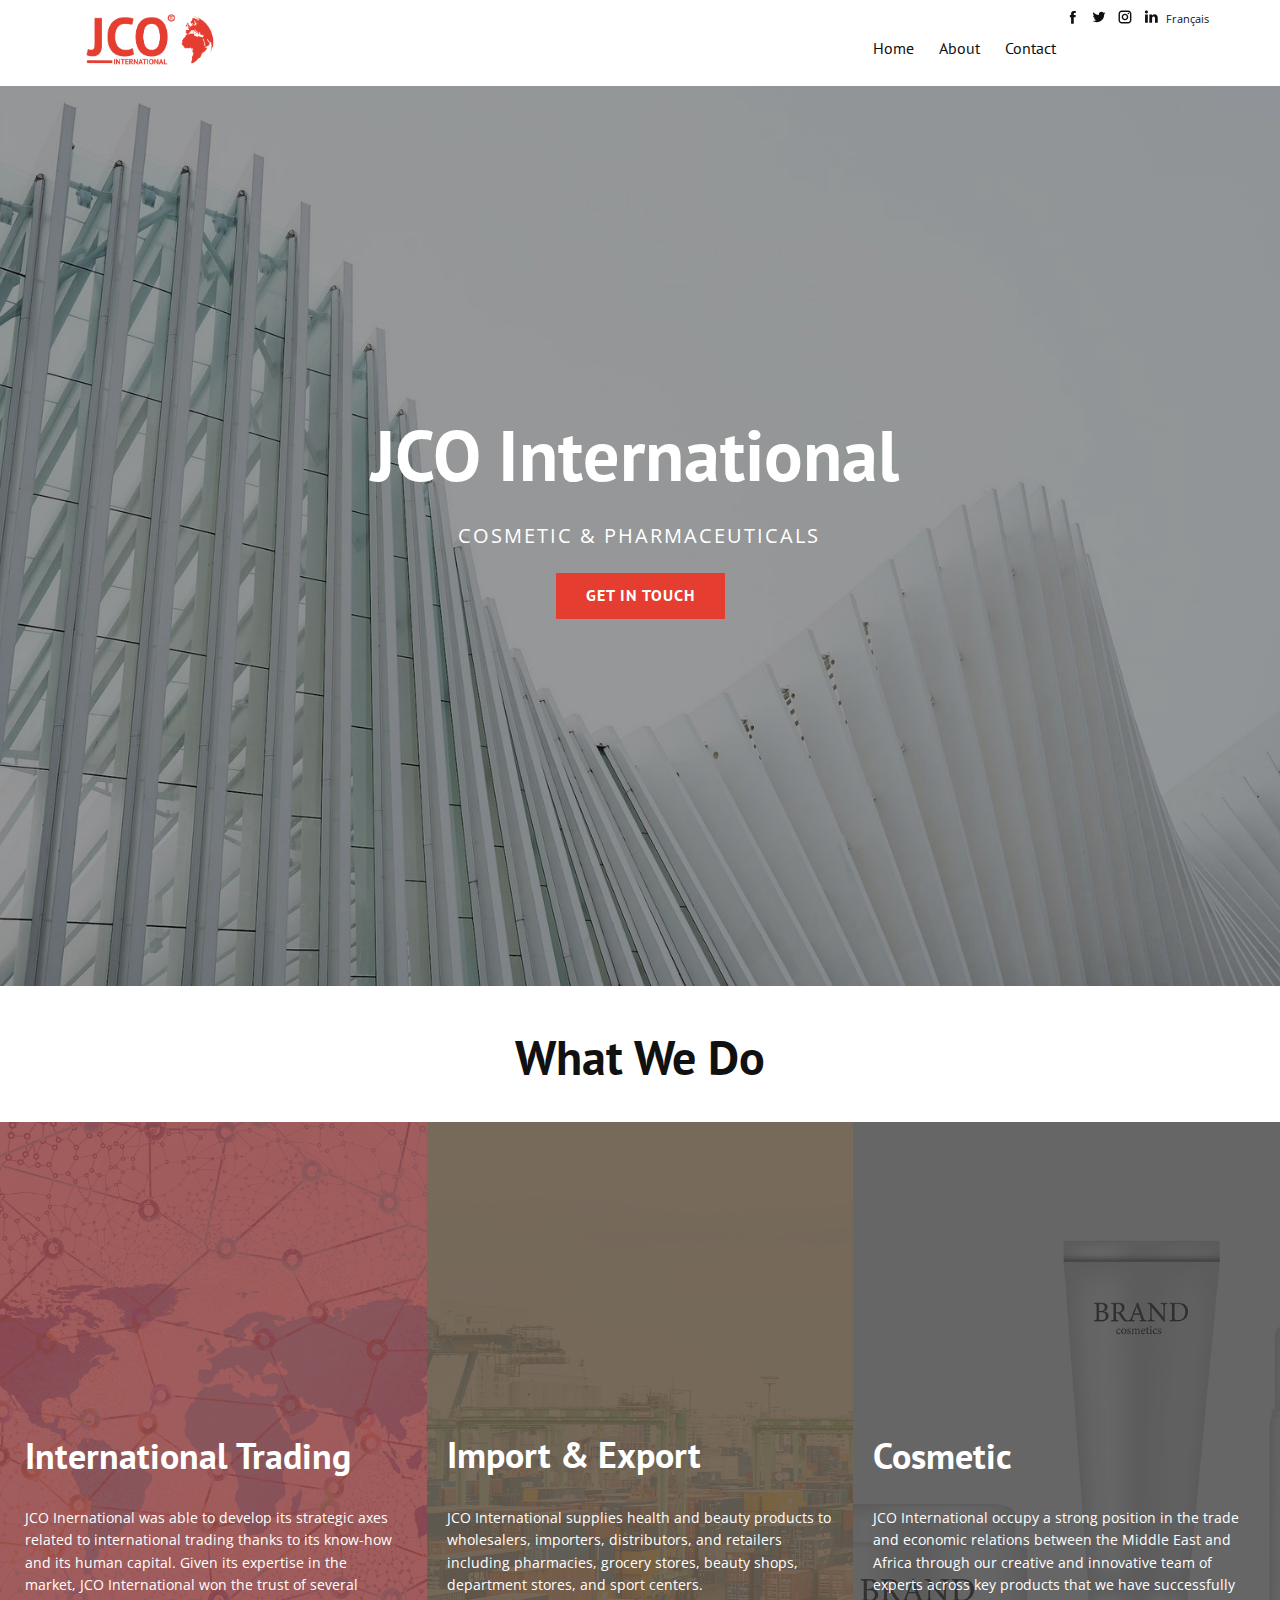
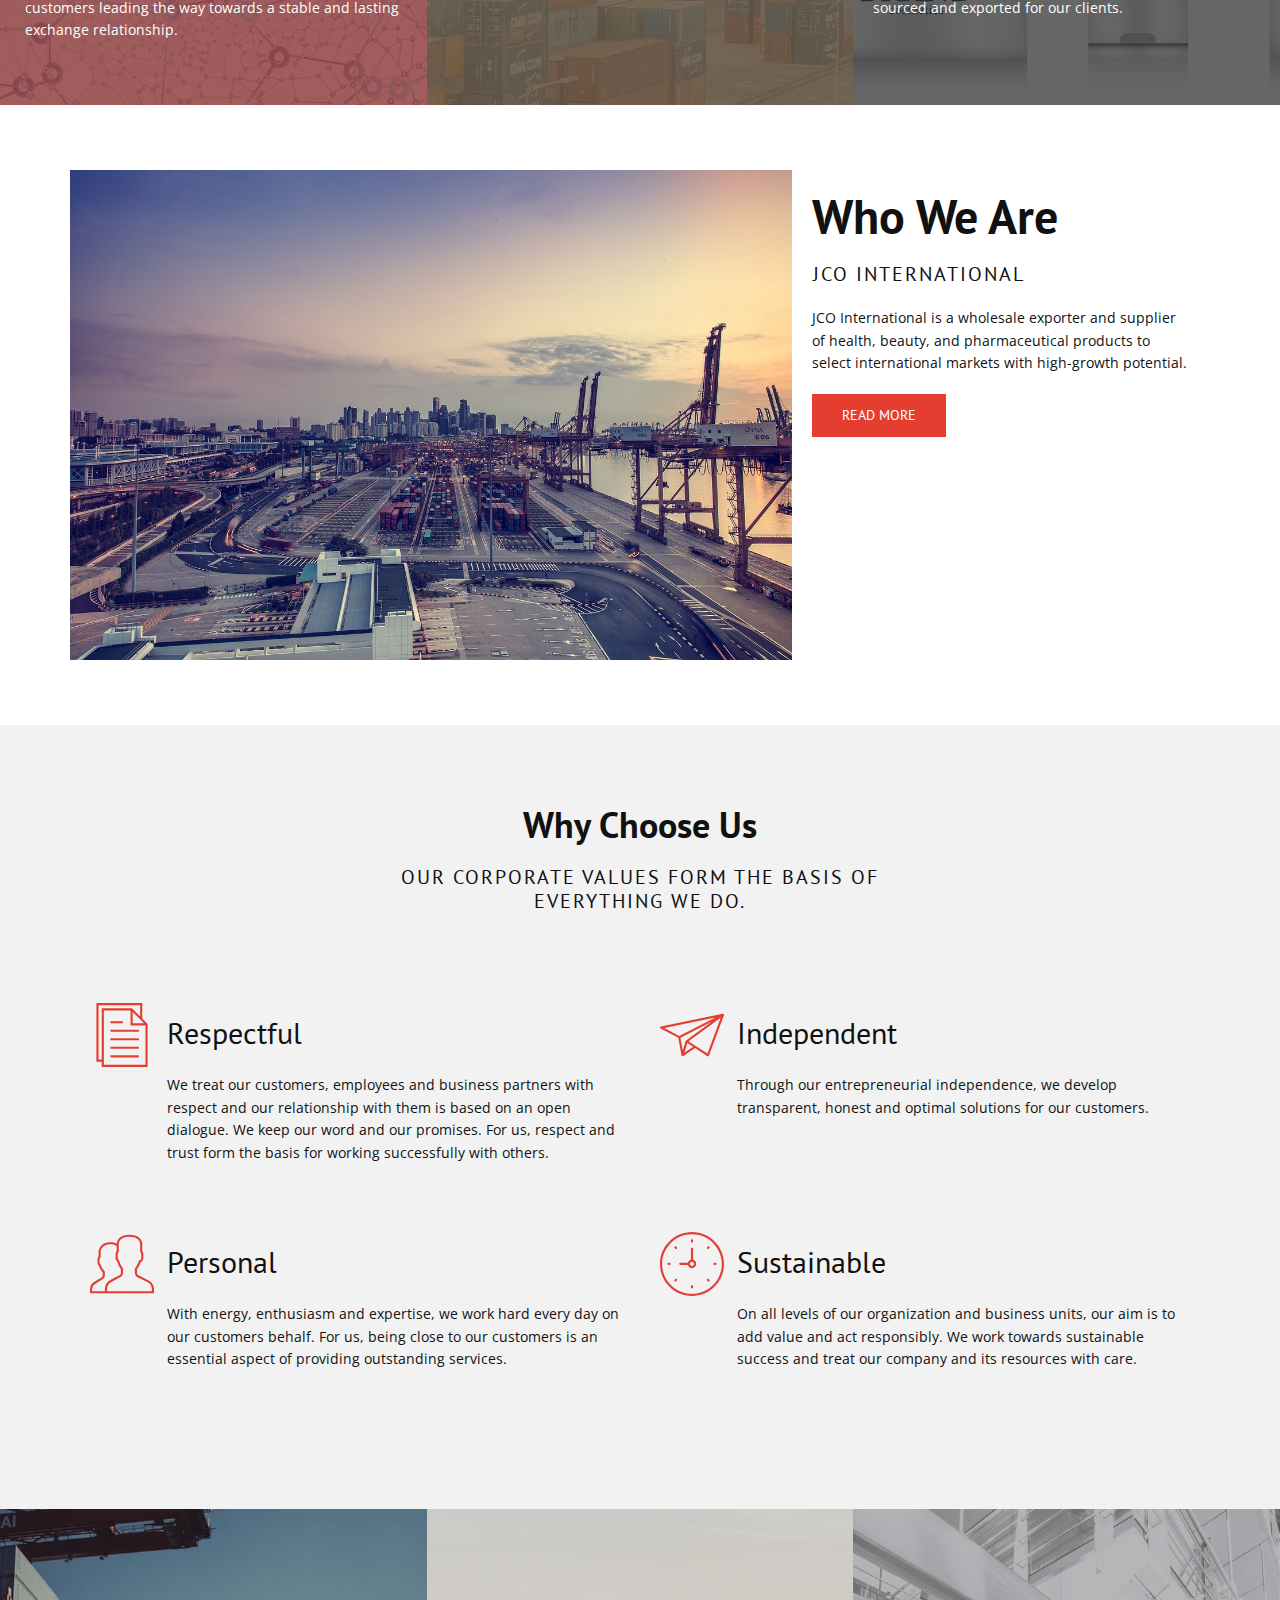
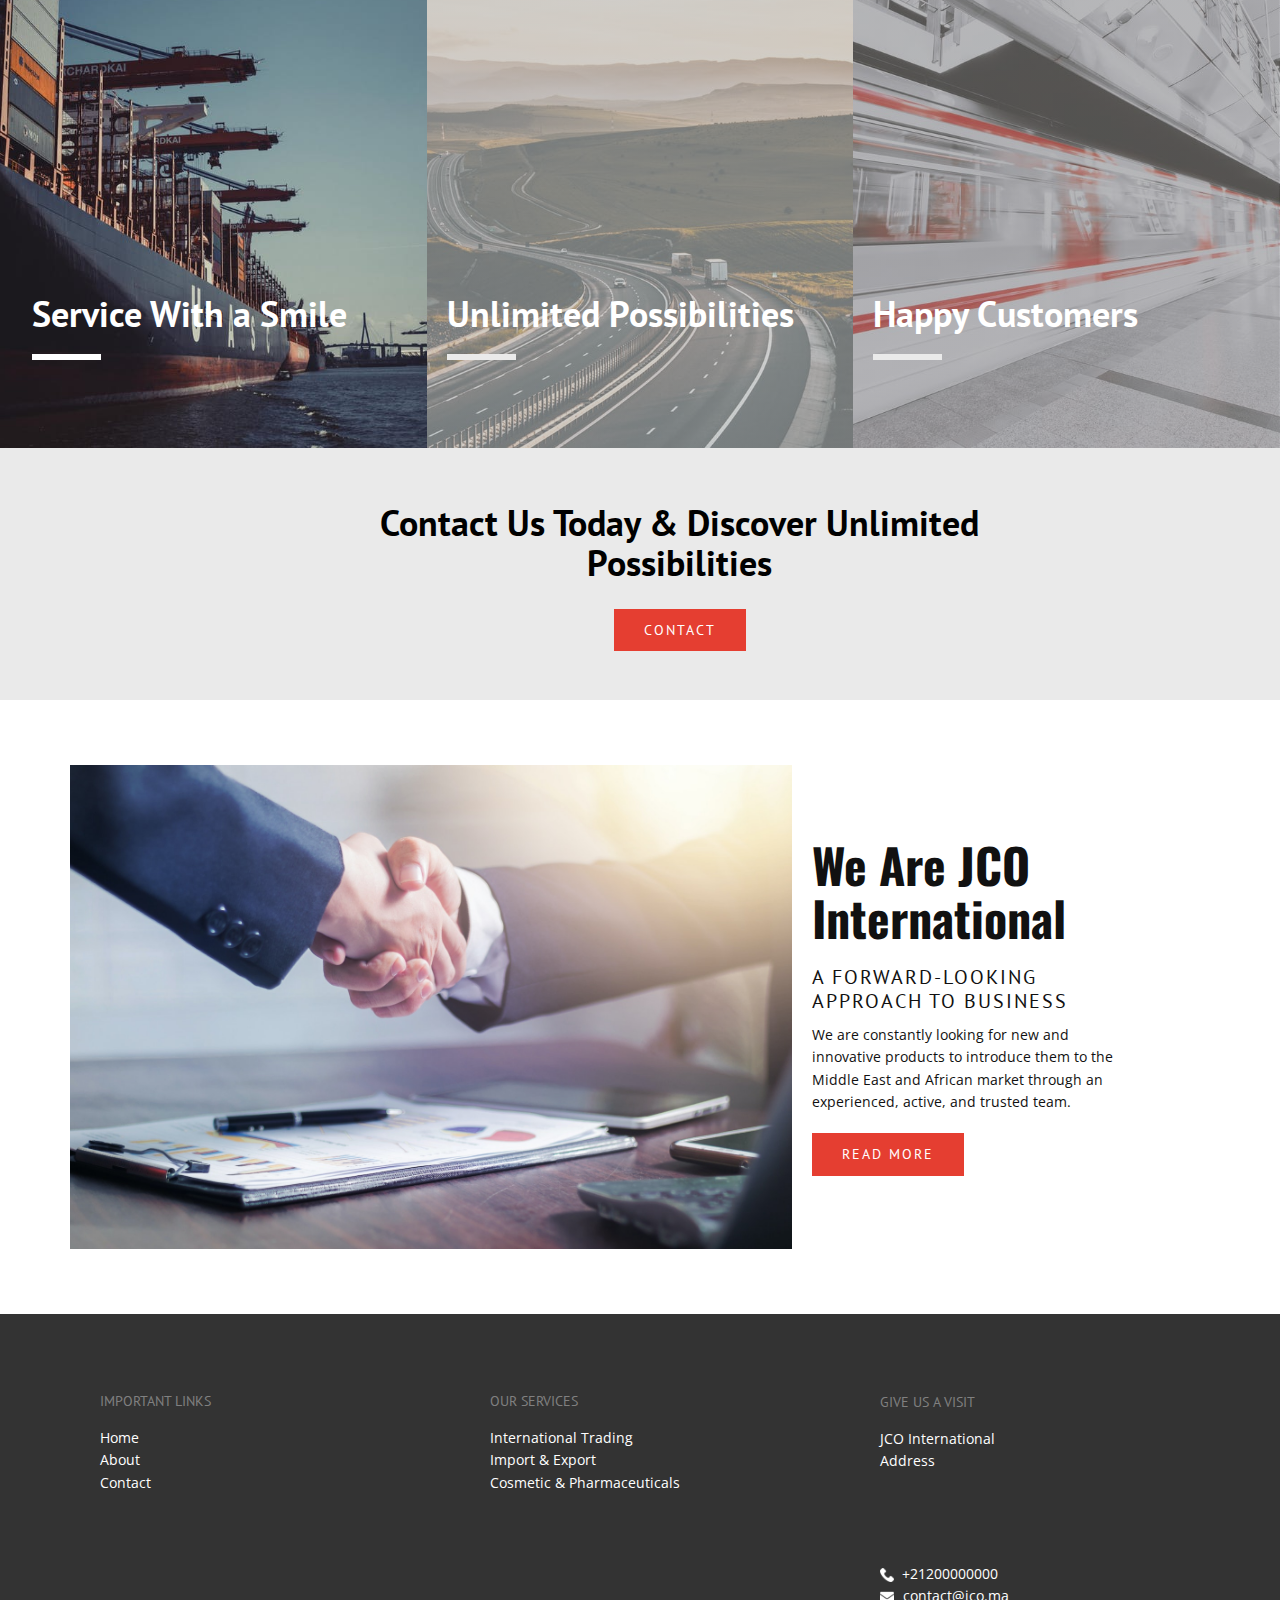
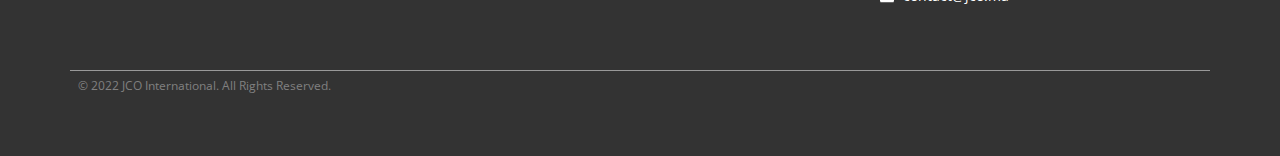
==== index.html @ 253c7807 "Update logo" ====
<!DOCTYPE html>
<html style="font-size: 16px;">
  <head>
    <meta name="viewport" content="width=device-width, initial-scale=1.0">
    <meta charset="utf-8">
    <meta name="keywords" content="International Trading, Cosmetic, Pharmaceuticals">
    <meta name="description" content="">
    <meta name="page_type" content="np-template-header-footer-from-plugin">
    <title>JCO International</title>
    <link rel="stylesheet" href="nicepage.css" media="screen">
<link rel="stylesheet" href="index.css" media="screen">
    <script class="u-script" type="text/javascript" src="jquery.js" defer=""></script>
    <script class="u-script" type="text/javascript" src="nicepage.js" defer=""></script>
    <link rel="icon" href="images/favicon.ico">
    <link id="u-theme-google-font" rel="stylesheet" href="https://fonts.googleapis.com/css?family=PT+Sans:400,400i,700,700i|Open+Sans:300,300i,400,400i,500,500i,600,600i,700,700i,800,800i">
    <link id="u-page-google-font" rel="stylesheet" href="https://fonts.googleapis.com/css?family=PT+Sans:400,400i,700,700i|Open+Sans:300,300i,400,400i,500,500i,600,600i,700,700i,800,800i|Oswald:200,300,400,500,600,700">
    
    
    
    
    
    
    
    
    <script type="application/ld+json">{
		"@context": "http://schema.org",
		"@type": "Organization",
		"name": "jco-ma",
		"logo": "images/logo-globe-red-pt-sans1.png",
		"sameAs": []
}</script>
    <meta name="theme-color" content="#e53e31">
    <meta property="og:title" content="JCO International">
    <meta property="og:description" content="">
    <meta property="og:type" content="website">
  </head>
  <body data-home-page="index.html" data-home-page-title="index" class="u-body u-xl-mode"><header class="u-clearfix u-header u-sticky u-sticky-fe37 u-white u-header" id="sec-abe6"><div class="u-clearfix u-sheet u-sheet-1">
        <div class="u-social-icons u-spacing-10 u-social-icons-1">
          <a class="u-social-url" target="_blank" href=""><span class="u-icon u-icon-circle u-social-facebook u-social-icon u-icon-1"><svg class="u-svg-link" preserveAspectRatio="xMidYMin slice" viewBox="0 0 112.2 112.2"><use xmlns:xlink="http://www.w3.org/1999/xlink" xlink:href="#svg-a8d7"></use></svg><svg x="0px" y="0px" viewBox="0 0 112.2 112.2" enable-background="new 0 0 112.2 112.2" xml:space="preserve" id="svg-a8d7" class="u-svg-content"><path d="M75.5,28.8H65.4c-1.5,0-4,0.9-4,4.3v9.4h13.9l-1.5,15.8H61.4v45.1H42.8V58.3h-8.8V42.4h8.8V32.2 c0-7.4,3.4-18.8,18.8-18.8h13.8v15.4H75.5z"></path></svg></span>
          </a>
          <a class="u-social-url" target="_blank" href=""><span class="u-icon u-icon-circle u-social-icon u-social-twitter u-icon-2"><svg class="u-svg-link" preserveAspectRatio="xMidYMin slice" viewBox="0 0 112.2 112.2"><use xmlns:xlink="http://www.w3.org/1999/xlink" xlink:href="#svg-d6cc"></use></svg><svg x="0px" y="0px" viewBox="0 0 112.2 112.2" enable-background="new 0 0 112.2 112.2" xml:space="preserve" id="svg-d6cc" class="u-svg-content"><path d="M92.2,38.2c0,0.8,0,1.6,0,2.3c0,24.3-18.6,52.4-52.6,52.4c-10.6,0.1-20.2-2.9-28.5-8.2 c1.4,0.2,2.9,0.2,4.4,0.2c8.7,0,16.7-2.9,23-7.9c-8.1-0.2-14.9-5.5-17.3-12.8c1.1,0.2,2.4,0.2,3.4,0.2c1.6,0,3.3-0.2,4.8-0.7 c-8.4-1.6-14.9-9.2-14.9-18c0-0.2,0-0.2,0-0.2c2.5,1.4,5.4,2.2,8.4,2.3c-5-3.3-8.3-8.9-8.3-15.4c0-3.4,1-6.5,2.5-9.2 c9.1,11.1,22.7,18.5,38,19.2c-0.2-1.4-0.4-2.8-0.4-4.3c0.1-10,8.3-18.2,18.5-18.2c5.4,0,10.1,2.2,13.5,5.7c4.3-0.8,8.1-2.3,11.7-4.5 c-1.4,4.3-4.3,7.9-8.1,10.1c3.7-0.4,7.3-1.4,10.6-2.9C98.9,32.3,95.7,35.5,92.2,38.2z"></path></svg></span>
          </a>
          <a class="u-social-url" target="_blank" href=""><span class="u-icon u-icon-circle u-social-icon u-social-instagram u-icon-3"><svg class="u-svg-link" preserveAspectRatio="xMidYMin slice" viewBox="0 0 112.2 112.2"><use xmlns:xlink="http://www.w3.org/1999/xlink" xlink:href="#svg-2a62"></use></svg><svg x="0px" y="0px" viewBox="0 0 112.2 112.2" enable-background="new 0 0 112.2 112.2" xml:space="preserve" id="svg-2a62" class="u-svg-content"><path d="M55.9,32.9c-12.8,0-23.2,10.4-23.2,23.2s10.4,23.2,23.2,23.2s23.2-10.4,23.2-23.2S68.7,32.9,55.9,32.9z M55.9,69.4c-7.4,0-13.3-6-13.3-13.3c-0.1-7.4,6-13.3,13.3-13.3s13.3,6,13.3,13.3C69.3,63.5,63.3,69.4,55.9,69.4z"></path><path d="M79.7,26.8c-3,0-5.4,2.5-5.4,5.4s2.5,5.4,5.4,5.4c3,0,5.4-2.5,5.4-5.4S82.7,26.8,79.7,26.8z"></path><path d="M78.2,11H33.5C21,11,10.8,21.3,10.8,33.7v44.7c0,12.6,10.2,22.8,22.7,22.8h44.7c12.6,0,22.7-10.2,22.7-22.7 V33.7C100.8,21.1,90.6,11,78.2,11z M91,78.4c0,7.1-5.8,12.8-12.8,12.8H33.5c-7.1,0-12.8-5.8-12.8-12.8V33.7 c0-7.1,5.8-12.8,12.8-12.8h44.7c7.1,0,12.8,5.8,12.8,12.8V78.4z"></path></svg></span>
          </a>
          <a class="u-social-url" target="_blank" href=""><span class="u-icon u-icon-circle u-social-icon u-social-linkedin u-icon-4"><svg class="u-svg-link" preserveAspectRatio="xMidYMin slice" viewBox="0 0 112.2 112.2"><use xmlns:xlink="http://www.w3.org/1999/xlink" xlink:href="#svg-a691"></use></svg><svg x="0px" y="0px" viewBox="0 0 112.2 112.2" enable-background="new 0 0 112.2 112.2" xml:space="preserve" id="svg-a691" class="u-svg-content"><path d="M33.8,96.8H14.5v-58h19.3V96.8z M24.1,30.9L24.1,30.9c-6.6,0-10.8-4.5-10.8-10.1c0-5.8,4.3-10.1,10.9-10.1 S34.9,15,35.1,20.8C35.1,26.4,30.8,30.9,24.1,30.9z M103.3,96.8H84.1v-31c0-7.8-2.7-13.1-9.8-13.1c-5.3,0-8.5,3.6-9.9,7.1 c-0.6,1.3-0.6,3-0.6,4.8V97H44.5c0,0,0.3-52.6,0-58h19.3v8.2c2.6-3.9,7.2-9.6,17.4-9.6c12.7,0,22.2,8.4,22.2,26.1V96.8z"></path></svg></span>
          </a>
        </div>
        <a href="/" class="u-active-none u-border-none u-btn u-button-link u-button-style u-hover-none u-none u-btn-1">Français</a>
        <a href="/" class="u-image u-logo u-image-1" data-image-width="1685" data-image-height="687" title="JCO International">
          <img src="images/logo-globe-red-pt-sans1.png" class="u-logo-image u-logo-image-1">
        </a>
        <nav class="u-align-left u-menu u-menu-dropdown u-offcanvas u-menu-1">
          <div class="menu-collapse u-custom-font u-font-pt-sans" style="">
            <a class="u-button-style u-custom-text-hover-color u-nav-link" href="#" style="padding: 4px 10px; font-size: calc(1em + 8px);">
              <svg class="u-svg-link" preserveAspectRatio="xMidYMin slice" viewBox="0 0 302 302" style=""><use xmlns:xlink="http://www.w3.org/1999/xlink" xlink:href="#svg-bc4f"></use></svg>
              <svg xmlns="http://www.w3.org/2000/svg" xmlns:xlink="http://www.w3.org/1999/xlink" version="1.1" id="svg-bc4f" x="0px" y="0px" viewBox="0 0 302 302" style="enable-background:new 0 0 302 302;" xml:space="preserve" class="u-svg-content"><g><rect y="36" width="302" height="30"></rect><rect y="236" width="302" height="30"></rect><rect y="136" width="302" height="30"></rect>
</g><g></g><g></g><g></g><g></g><g></g><g></g><g></g><g></g><g></g><g></g><g></g><g></g><g></g><g></g><g></g></svg>
            </a>
          </div>
          <div class="u-custom-menu u-nav-container">
            <ul class="u-custom-font u-font-pt-sans u-nav u-spacing-25 u-unstyled u-nav-1"><li class="u-nav-item"><a class="u-button-style u-nav-link" href="index.html" style="padding: 8px 0px;">Home</a>
</li><li class="u-nav-item"><a class="u-button-style u-nav-link" href="about.html" style="padding: 8px 0px;">About</a>
</li><li class="u-nav-item"><a class="u-button-style u-nav-link" href="contact.html" style="padding: 8px 0px;">Contact</a>
</li></ul>
          </div>
          <div class="u-custom-menu u-nav-container-collapse">
            <div class="u-align-center u-black u-container-style u-inner-container-layout u-opacity u-opacity-95 u-sidenav">
              <div class="u-inner-container-layout u-sidenav-overflow">
                <div class="u-menu-close"></div>
                <ul class="u-align-center u-nav u-popupmenu-items u-unstyled u-nav-2"><li class="u-nav-item"><a class="u-button-style u-nav-link" href="index.html">Home</a>
</li><li class="u-nav-item"><a class="u-button-style u-nav-link" href="about.html">About</a>
</li><li class="u-nav-item"><a class="u-button-style u-nav-link" href="contact.html">Contact</a>
</li></ul>
              </div>
            </div>
            <div class="u-black u-menu-overlay u-opacity u-opacity-70"></div>
          </div>
        </nav>
      </div><style class="u-sticky-style" data-style-id="fe37">.u-sticky-fixed.u-sticky-fe37:before, .u-body.u-sticky-fixed .u-sticky-fe37:before {
border-width: 1px !important; border-color: #eaeaea !important; borders: bottom !important
}</style></header> 
    <section class="u-clearfix u-image u-shading u-section-1" id="sec-f05f" data-image-width="2400" data-image-height="1600">
      <div class="u-clearfix u-sheet u-valign-middle u-sheet-1">
        <div class="u-align-center-xs u-align-left-lg u-align-left-md u-align-left-sm u-align-left-xl u-container-style u-expanded-width-sm u-expanded-width-xs u-group u-group-1">
          <div class="u-container-layout u-container-layout-1">
            <h1 class="u-custom-font u-font-pt-sans u-text u-title u-text-1">JCO International</h1>
            <h4 class="u-custom-font u-font-open-sans u-text u-text-2"> Cosmetic &amp; Pharmaceuticals</h4>
            <a href="contact.html" data-page-id="67219353" class="u-btn u-button-style u-custom-font u-font-pt-sans u-hover-palette-1-dark-1 u-palette-1-base u-btn-1">Get in touch</a>
          </div>
        </div>
      </div>
    </section>
    <section class="u-clearfix u-valign-bottom u-section-2" id="sec-849f">
      <h2 class="u-text u-text-default u-text-1">What We Do</h2>
      <div class="u-clearfix u-expanded-width u-layout-wrap u-layout-wrap-1">
        <div class="u-layout">
          <div class="u-layout-row">
            <div class="u-align-left u-container-style u-image u-layout-cell u-left-cell u-size-20 u-size-20-md u-image-1" data-image-width="1280" data-image-height="853">
              <div class="u-container-layout u-container-layout-1">
                <div class="u-expanded u-opacity u-opacity-90 u-palette-2-base u-shape u-shape-rectangle u-shape-1"></div>
                <h2 class="u-text u-text-body-alt-color u-text-2">International Trading</h2>
                <p class="u-text u-text-body-alt-color u-text-3"> JCO Inernational was able to develop its strategic axes related to international trading thanks to its know-how and its human capital. Given its expertise in the market, JCO International won the trust of several customers leading the way towards a stable and lasting exchange relationship.</p>
              </div>
            </div>
            <div class="u-align-left u-container-style u-image u-layout-cell u-size-20 u-size-20-md u-image-2" data-image-width="1280" data-image-height="852">
              <div class="u-container-layout u-container-layout-2">
                <div class="u-expanded u-opacity u-opacity-90 u-palette-3-dark-2 u-shape u-shape-rectangle u-shape-2"></div>
                <h2 class="u-text u-text-body-alt-color u-text-4"> Import &amp; Export</h2>
                <p class="u-text u-text-body-alt-color u-text-5"> JCO International supplies health and beauty products to wholesalers, importers, distributors, and retailers including pharmacies, grocery stores, beauty shops, department stores, and sport centers.</p>
              </div>
            </div>
            <div class="u-align-left u-container-style u-image u-layout-cell u-right-cell u-size-20 u-size-20-md u-image-3" data-image-width="1280" data-image-height="768">
              <div class="u-container-layout u-container-layout-3">
                <div class="u-black u-expanded u-opacity u-opacity-60 u-shape u-shape-rectangle u-shape-3"></div>
                <h2 class="u-text u-text-body-alt-color u-text-6"> Cosmetic</h2>
                <p class="u-text u-text-body-alt-color u-text-7"> JCO International occupy a strong position in the trade and economic relations between the Middle East and Africa through our creative and innovative team of experts across key products that we have successfully sourced and exported for our clients. </p>
              </div>
            </div>
          </div>
        </div>
      </div>
    </section>
    <section class="u-clearfix u-section-3" id="carousel_e179">
      <div class="u-clearfix u-sheet u-sheet-1">
        <div class="u-clearfix u-expanded-width u-layout-wrap u-layout-wrap-1">
          <div class="u-layout">
            <div class="u-layout-row">
              <div class="u-container-style u-image u-layout-cell u-left-cell u-size-38 u-image-1" data-image-width="1280" data-image-height="853">
                <div class="u-container-layout"></div>
              </div>
              <div class="u-container-style u-layout-cell u-right-cell u-size-22 u-layout-cell-2">
                <div class="u-container-layout u-container-layout-2">
                  <h2 class="u-text u-text-1">Who We Are</h2>
                  <h4 class="u-text u-text-2">JCO INTERNATIONAL</h4>
                  <p class="u-text u-text-3"> JCO International is a wholesale exporter and supplier of health, beauty, and pharmaceutical products to select international markets with high-growth potential.<br>
                  </p>
                  <a href="about.html" data-page-id="93799523" class="u-btn u-button-style u-custom-font u-font-pt-sans u-btn-1">read more</a>
                </div>
              </div>
            </div>
          </div>
        </div>
      </div>
    </section>
    <section class="u-clearfix u-grey-5 u-section-4" id="sec-4c73">
      <div class="u-clearfix u-sheet u-sheet-1">
        <div class="u-align-center u-container-style u-group u-group-1">
          <div class="u-container-layout u-valign-middle u-container-layout-1">
            <h2 class="u-text u-text-1">Why Choose Us</h2>
            <h4 class="u-text u-text-2">Our corporate values form the basis of everything we do.</h4>
          </div>
        </div>
        <div class="u-clearfix u-expanded-width u-layout-wrap u-layout-wrap-1">
          <div class="u-layout">
            <div class="u-layout-col">
              <div class="u-size-30">
                <div class="u-layout-row">
                  <div class="u-container-style u-layout-cell u-left-cell u-size-30 u-layout-cell-1">
                    <div class="u-container-layout u-valign-top"><span class="u-icon u-icon-circle u-text-palette-1-base u-icon-1"><svg class="u-svg-link" preserveAspectRatio="xMidYMin slice" viewBox="0 0 60 60" style=""><use xmlns:xlink="http://www.w3.org/1999/xlink" xlink:href="#svg-6475"></use></svg><svg class="u-svg-content" viewBox="0 0 60 60" x="0px" y="0px" id="svg-6475" style="enable-background:new 0 0 60 60;"><g><path d="M45,25H20c-0.552,0-1,0.447-1,1s0.448,1,1,1h25c0.552,0,1-0.447,1-1S45.552,25,45,25z"></path><path d="M20,19h10c0.552,0,1-0.447,1-1s-0.448-1-1-1H20c-0.552,0-1,0.447-1,1S19.448,19,20,19z"></path><path d="M45,33H20c-0.552,0-1,0.447-1,1s0.448,1,1,1h25c0.552,0,1-0.447,1-1S45.552,33,45,33z"></path><path d="M45,41H20c-0.552,0-1,0.447-1,1s0.448,1,1,1h25c0.552,0,1-0.447,1-1S45.552,41,45,41z"></path><path d="M45,49H20c-0.552,0-1,0.447-1,1s0.448,1,1,1h25c0.552,0,1-0.447,1-1S45.552,49,45,49z"></path><path d="M49,14.586V0H6v55h5v5h43V19.586L49,14.586z M40,8.414l9,9L50.586,19H40V8.414z M8,53V2h39v10.586L39.414,5H11v48H8z    M13,58v-3V7h25v14h14v37H13z"></path>
</g></svg></span>
                      <h2 class="u-text u-text-3">Respectful</h2>
                      <p class="u-text u-text-4">We treat our customers, employees and business partners with respect and our relationship with them is based on an open dialogue. We keep our word and our promises. For us, respect and trust form the basis for working
                                            successfully with others.</p>
                    </div>
                  </div>
                  <div class="u-container-style u-layout-cell u-right-cell u-size-30 u-layout-cell-2">
                    <div class="u-container-layout u-valign-top"><span class="u-icon u-icon-circle u-text-palette-1-base u-icon-2"><svg class="u-svg-link" preserveAspectRatio="xMidYMin slice" viewBox="0 0 60.062 60.062" style=""><use xmlns:xlink="http://www.w3.org/1999/xlink" xlink:href="#svg-dc50"></use></svg><svg class="u-svg-content" viewBox="0 0 60.062 60.062" x="0px" y="0px" id="svg-dc50" style="enable-background:new 0 0 60.062 60.062;"><path d="M60.046,11.196c0.004-0.024,0.011-0.048,0.013-0.072c0.007-0.074-0.001-0.149-0.01-0.224  c-0.002-0.019,0.001-0.037-0.002-0.056c-0.018-0.099-0.051-0.196-0.1-0.289c-0.008-0.016-0.019-0.031-0.028-0.047  c-0.002-0.002-0.002-0.005-0.003-0.008c-0.001-0.002-0.004-0.003-0.005-0.006c-0.007-0.011-0.013-0.023-0.02-0.033  c-0.062-0.091-0.137-0.166-0.221-0.23c-0.019-0.014-0.041-0.022-0.061-0.035c-0.074-0.049-0.152-0.089-0.236-0.116  c-0.037-0.012-0.074-0.018-0.112-0.025c-0.073-0.015-0.146-0.022-0.222-0.02c-0.04,0.001-0.078,0.003-0.118,0.009  c-0.026,0.004-0.051,0-0.077,0.006L0.798,22.046c-0.413,0.086-0.729,0.421-0.788,0.839s0.15,0.828,0.523,1.025l16.632,8.773  l2.917,16.187c-0.002,0.012,0.001,0.025,0,0.037c-0.01,0.08-0.011,0.158-0.001,0.237c0.005,0.04,0.01,0.078,0.02,0.117  c0.023,0.095,0.06,0.184,0.11,0.268c0.01,0.016,0.01,0.035,0.021,0.051c0.003,0.005,0.008,0.009,0.012,0.013  c0.013,0.019,0.031,0.034,0.046,0.053c0.047,0.058,0.096,0.111,0.152,0.156c0.009,0.007,0.015,0.018,0.025,0.025  c0.015,0.011,0.032,0.014,0.047,0.024c0.061,0.04,0.124,0.073,0.191,0.099c0.027,0.01,0.052,0.022,0.08,0.03  c0.09,0.026,0.183,0.044,0.277,0.044c0.001,0,0.002,0,0.003,0h0c0,0,0,0,0,0c0.004,0,0.008-0.002,0.012-0.002  c0.017,0.001,0.034,0.002,0.051,0.002c0.277,0,0.527-0.124,0.712-0.315l11.079-7.386l11.6,7.54c0.164,0.106,0.354,0.161,0.545,0.161  c0.105,0,0.212-0.017,0.315-0.051c0.288-0.096,0.518-0.318,0.623-0.604l13.996-37.989c0.013-0.034,0.024-0.069,0.033-0.105  c0.004-0.015,0.005-0.03,0.008-0.044C60.042,11.22,60.044,11.208,60.046,11.196z M48.464,17.579L24.471,35.22  c-0.039,0.029-0.07,0.065-0.104,0.099c-0.013,0.012-0.026,0.022-0.037,0.035c-0.021,0.023-0.04,0.046-0.059,0.071  c-0.018,0.024-0.032,0.049-0.048,0.074c-0.037,0.06-0.068,0.122-0.092,0.188c-0.005,0.013-0.013,0.023-0.017,0.036  c-0.001,0.004-0.005,0.006-0.006,0.01l-2.75,8.937l-2.179-12.091L48.464,17.579z M22.908,46.594l2.726-9.004l4.244,2.759  l1.214,0.789l-4.124,2.749L22.908,46.594z M52.044,13.498L18.071,30.899l-14.14-7.458L52.044,13.498z M44.559,47.504L29.154,37.492  l-2.333-1.517l30.154-22.172L44.559,47.504z"></path></svg></span>
                      <h2 class="u-text u-text-5">Independent</h2>
                      <p class="u-text u-text-6">Through our entrepreneurial independence, we develop transparent, honest and optimal solutions for our customers.</p>
                    </div>
                  </div>
                </div>
              </div>
              <div class="u-size-30">
                <div class="u-layout-row">
                  <div class="u-container-style u-layout-cell u-left-cell u-size-30 u-layout-cell-3">
                    <div class="u-container-layout u-valign-top"><span class="u-icon u-icon-circle u-text-palette-1-base u-icon-3"><svg class="u-svg-link" preserveAspectRatio="xMidYMin slice" viewBox="0 0 60 60" style=""><use xmlns:xlink="http://www.w3.org/1999/xlink" xlink:href="#svg-55d1"></use></svg><svg class="u-svg-content" viewBox="0 0 60 60" x="0px" y="0px" id="svg-55d1" style="enable-background:new 0 0 60 60;"><path d="M55.014,45.389l-9.553-4.776C44.56,40.162,44,39.256,44,38.248v-3.381c0.229-0.28,0.47-0.599,0.719-0.951  c1.239-1.75,2.232-3.698,2.954-5.799C49.084,27.47,50,26.075,50,24.5v-4c0-0.963-0.36-1.896-1-2.625v-5.319  c0.056-0.55,0.276-3.824-2.092-6.525C44.854,3.688,41.521,2.5,37,2.5s-7.854,1.188-9.908,3.53c-1.435,1.637-1.918,3.481-2.064,4.805  C23.314,9.949,21.294,9.5,19,9.5c-10.389,0-10.994,8.855-11,9v4.579c-0.648,0.706-1,1.521-1,2.33v3.454  c0,1.079,0.483,2.085,1.311,2.765c0.825,3.11,2.854,5.46,3.644,6.285v2.743c0,0.787-0.428,1.509-1.171,1.915l-6.653,4.173  C1.583,48.134,0,50.801,0,53.703V57.5h14h2h44v-4.043C60,50.019,58.089,46.927,55.014,45.389z M14,53.262V55.5H2v-1.797  c0-2.17,1.184-4.164,3.141-5.233l6.652-4.173c1.333-0.727,2.161-2.121,2.161-3.641v-3.591l-0.318-0.297  c-0.026-0.024-2.683-2.534-3.468-5.955l-0.091-0.396l-0.342-0.22C9.275,29.899,9,29.4,9,28.863v-3.454  c0-0.36,0.245-0.788,0.671-1.174L10,23.938l-0.002-5.38C10.016,18.271,10.537,11.5,19,11.5c2.393,0,4.408,0.553,6,1.644v4.731  c-0.64,0.729-1,1.662-1,2.625v4c0,0.304,0.035,0.603,0.101,0.893c0.027,0.116,0.081,0.222,0.118,0.334  c0.055,0.168,0.099,0.341,0.176,0.5c0.001,0.002,0.002,0.003,0.003,0.005c0.256,0.528,0.629,1,1.099,1.377  c0.005,0.019,0.011,0.036,0.016,0.054c0.06,0.229,0.123,0.457,0.191,0.68l0.081,0.261c0.014,0.046,0.031,0.093,0.046,0.139  c0.035,0.108,0.069,0.215,0.105,0.321c0.06,0.175,0.123,0.356,0.196,0.553c0.031,0.082,0.065,0.156,0.097,0.237  c0.082,0.209,0.164,0.411,0.25,0.611c0.021,0.048,0.039,0.1,0.06,0.147l0.056,0.126c0.026,0.058,0.053,0.11,0.079,0.167  c0.098,0.214,0.194,0.421,0.294,0.621c0.016,0.032,0.031,0.067,0.047,0.099c0.063,0.125,0.126,0.243,0.189,0.363  c0.108,0.206,0.214,0.4,0.32,0.588c0.052,0.092,0.103,0.182,0.154,0.269c0.144,0.246,0.281,0.472,0.414,0.682  c0.029,0.045,0.057,0.092,0.085,0.135c0.242,0.375,0.452,0.679,0.626,0.916c0.046,0.063,0.086,0.117,0.125,0.17  c0.022,0.029,0.052,0.071,0.071,0.097v3.309c0,0.968-0.528,1.856-1.377,2.32l-2.646,1.443l-0.461-0.041l-0.188,0.395l-5.626,3.069  C15.801,46.924,14,49.958,14,53.262z M58,55.5H16v-2.238c0-2.571,1.402-4.934,3.659-6.164l8.921-4.866  C30.073,41.417,31,39.854,31,38.155v-4.018v-0.001l-0.194-0.232l-0.038-0.045c-0.002-0.003-0.064-0.078-0.165-0.21  c-0.006-0.008-0.012-0.016-0.019-0.024c-0.053-0.069-0.115-0.152-0.186-0.251c-0.001-0.002-0.002-0.003-0.003-0.005  c-0.149-0.207-0.336-0.476-0.544-0.8c-0.005-0.007-0.009-0.015-0.014-0.022c-0.098-0.153-0.202-0.32-0.308-0.497  c-0.008-0.013-0.016-0.026-0.024-0.04c-0.226-0.379-0.466-0.808-0.705-1.283c0,0-0.001-0.001-0.001-0.002  c-0.127-0.255-0.254-0.523-0.378-0.802l0,0c-0.017-0.039-0.035-0.077-0.052-0.116h0c-0.055-0.125-0.11-0.256-0.166-0.391  c-0.02-0.049-0.04-0.1-0.06-0.15c-0.052-0.131-0.105-0.263-0.161-0.414c-0.102-0.272-0.198-0.556-0.29-0.849l-0.055-0.178  c-0.006-0.02-0.013-0.04-0.019-0.061c-0.094-0.316-0.184-0.639-0.26-0.971l-0.091-0.396l-0.341-0.22  C26.346,25.803,26,25.176,26,24.5v-4c0-0.561,0.238-1.084,0.67-1.475L27,18.728V12.5v-0.354l-0.027-0.021  c-0.034-0.722,0.009-2.935,1.623-4.776C30.253,5.458,33.081,4.5,37,4.5c3.905,0,6.727,0.951,8.386,2.828  c1.947,2.201,1.625,5.017,1.623,5.041L47,18.728l0.33,0.298C47.762,19.416,48,19.939,48,20.5v4c0,0.873-0.572,1.637-1.422,1.899  l-0.498,0.153l-0.16,0.495c-0.669,2.081-1.622,4.003-2.834,5.713c-0.297,0.421-0.586,0.794-0.837,1.079L42,34.123v4.125  c0,1.77,0.983,3.361,2.566,4.153l9.553,4.776C56.513,48.374,58,50.78,58,53.457V55.5z"></path></svg></span>
                      <h2 class="u-text u-text-7">Personal</h2>
                      <p class="u-text u-text-8">With energy, enthusiasm and expertise, we work hard every day on our customers behalf. For us, being close to our customers is an essential aspect of providing outstanding services.</p>
                    </div>
                  </div>
                  <div class="u-container-style u-layout-cell u-right-cell u-size-30 u-layout-cell-4">
                    <div class="u-container-layout u-valign-top"><span class="u-icon u-icon-circle u-text-palette-1-base u-icon-4"><svg class="u-svg-link" preserveAspectRatio="xMidYMin slice" viewBox="0 0 60 60" style=""><use xmlns:xlink="http://www.w3.org/1999/xlink" xlink:href="#svg-e6ef"></use></svg><svg class="u-svg-content" viewBox="0 0 60 60" x="0px" y="0px" id="svg-e6ef" style="enable-background:new 0 0 60 60;"><g><path d="M30,0C13.458,0,0,13.458,0,30s13.458,30,30,30s30-13.458,30-30S46.542,0,30,0z M30,58C14.561,58,2,45.439,2,30   S14.561,2,30,2s28,12.561,28,28S45.439,58,30,58z"></path><path d="M31,26.021V15.879c0-0.553-0.448-1-1-1s-1,0.447-1,1v10.142c-1.399,0.364-2.494,1.459-2.858,2.858H19c-0.552,0-1,0.447-1,1   s0.448,1,1,1h7.142c0.447,1.72,2,3,3.858,3c2.206,0,4-1.794,4-4C34,28.02,32.72,26.468,31,26.021z M30,31.879c-1.103,0-2-0.897-2-2   s0.897-2,2-2s2,0.897,2,2S31.103,31.879,30,31.879z"></path><path d="M30,9.879c0.552,0,1-0.447,1-1v-1c0-0.553-0.448-1-1-1s-1,0.447-1,1v1C29,9.432,29.448,9.879,30,9.879z"></path><path d="M30,49.879c-0.552,0-1,0.447-1,1v1c0,0.553,0.448,1,1,1s1-0.447,1-1v-1C31,50.326,30.552,49.879,30,49.879z"></path><path d="M52,28.879h-1c-0.552,0-1,0.447-1,1s0.448,1,1,1h1c0.552,0,1-0.447,1-1S52.552,28.879,52,28.879z"></path><path d="M9,28.879H8c-0.552,0-1,0.447-1,1s0.448,1,1,1h1c0.552,0,1-0.447,1-1S9.552,28.879,9,28.879z"></path><path d="M44.849,13.615l-0.707,0.707c-0.391,0.391-0.391,1.023,0,1.414c0.195,0.195,0.451,0.293,0.707,0.293   s0.512-0.098,0.707-0.293l0.707-0.707c0.391-0.391,0.391-1.023,0-1.414S45.24,13.225,44.849,13.615z"></path><path d="M14.444,44.021l-0.707,0.707c-0.391,0.391-0.391,1.023,0,1.414c0.195,0.195,0.451,0.293,0.707,0.293   s0.512-0.098,0.707-0.293l0.707-0.707c0.391-0.391,0.391-1.023,0-1.414S14.834,43.631,14.444,44.021z"></path><path d="M45.556,44.021c-0.391-0.391-1.023-0.391-1.414,0s-0.391,1.023,0,1.414l0.707,0.707c0.195,0.195,0.451,0.293,0.707,0.293   s0.512-0.098,0.707-0.293c0.391-0.391,0.391-1.023,0-1.414L45.556,44.021z"></path><path d="M15.151,13.615c-0.391-0.391-1.023-0.391-1.414,0s-0.391,1.023,0,1.414l0.707,0.707c0.195,0.195,0.451,0.293,0.707,0.293   s0.512-0.098,0.707-0.293c0.391-0.391,0.391-1.023,0-1.414L15.151,13.615z"></path>
</g></svg></span>
                      <h2 class="u-text u-text-9">Sustainable</h2>
                      <p class="u-text u-text-10">On all levels of our organization and business units, our aim is to add value and act responsibly. We work towards sustainable success and treat our company and its resources with care.</p>
                    </div>
                  </div>
                </div>
              </div>
            </div>
          </div>
        </div>
      </div>
    </section>
    <section class="u-clearfix u-section-5" id="carousel_6386">
      <div class="u-clearfix u-expanded-width u-layout-wrap u-layout-wrap-1">
        <div class="u-layout">
          <div class="u-layout-row">
            <div class="u-container-style u-image u-layout-cell u-left-cell u-size-20 u-size-20-md u-image-1">
              <div class="u-container-layout u-container-layout-1">
                <h2 class="u-text u-text-body-alt-color u-text-1">Service With a Smile</h2>
                <div class="u-border-6 u-border-white u-line u-line-horizontal u-line-1"></div>
              </div>
            </div>
            <div class="u-container-style u-image u-layout-cell u-shading u-size-20 u-size-20-md u-image-2">
              <div class="u-container-layout u-container-layout-2">
                <h2 class="u-text u-text-body-alt-color u-text-2"> Unlimited Possibilities</h2>
                <div class="u-border-6 u-border-custom-color-2 u-line u-line-horizontal u-line-2"></div>
              </div>
            </div>
            <div class="u-container-style u-image u-layout-cell u-right-cell u-shading u-size-20 u-size-20-md u-image-3">
              <div class="u-container-layout u-container-layout-3">
                <h2 class="u-text u-text-body-alt-color u-text-3"> Happy Customers</h2>
                <div class="u-border-6 u-border-custom-color-2 u-line u-line-horizontal u-line-3"></div>
              </div>
            </div>
          </div>
        </div>
      </div>
    </section>
    <section class="u-clearfix u-custom-color-2 u-section-6" id="sec-083f">
      <div class="u-clearfix u-sheet u-sheet-1">
        <div class="u-align-center-sm u-align-center-xl u-container-style u-group u-group-1">
          <div class="u-container-layout u-container-layout-1">
            <h2 class="u-align-center-lg u-align-center-md u-align-center-xs u-text u-text-black u-text-1"> Contact Us Today &amp; Discover Unlimited Possibilities</h2>
            <a href="contact.html" data-page-id="67219353" class="u-btn u-button-style u-custom-font u-font-pt-sans u-palette-1-base u-btn-1">Contact</a>
          </div>
        </div>
      </div>
    </section>
    <section class="u-clearfix u-section-7" id="carousel_9aa5">
      <div class="u-clearfix u-sheet u-sheet-1">
        <div class="u-clearfix u-expanded-width u-layout-wrap u-layout-wrap-1">
          <div class="u-layout">
            <div class="u-layout-row">
              <div class="u-container-style u-image u-layout-cell u-left-cell u-size-31-md u-size-31-sm u-size-31-xs u-size-38-lg u-size-38-xl u-image-1" data-image-width="1920" data-image-height="1074">
                <div class="u-container-layout"></div>
              </div>
              <div class="u-container-style u-layout-cell u-right-cell u-size-22-lg u-size-22-xl u-size-29-md u-size-29-sm u-size-29-xs u-layout-cell-2">
                <div class="u-container-layout u-valign-middle u-container-layout-2">
                  <h2 class="u-custom-font u-font-oswald u-text u-text-1">We Are JCO International</h2>
                  <h4 class="u-text u-text-2">A FORWARD-LOOKING APPROACH TO BUSINESS</h4>
                  <p class="u-text u-text-3"> We are constantly looking for new and innovative products to introduce them to the Middle East and African market through an experienced, active, and trusted team.</p>
                  <a href="about.html" data-page-id="93799523" class="u-btn u-button-style u-custom-font u-font-pt-sans u-btn-1">read more</a>
                </div>
              </div>
            </div>
          </div>
        </div>
      </div>
    </section>
    
    
    <footer class="u-clearfix u-footer u-grey-80" id="sec-b372"><div class="u-clearfix u-sheet u-sheet-1">
        <div class="u-clearfix u-expanded-width u-gutter-30 u-layout-wrap u-layout-wrap-1">
          <div class="u-gutter-0 u-layout">
            <div class="u-layout-row">
              <div class="u-align-left u-container-style u-layout-cell u-left-cell u-size-20 u-size-20-md u-layout-cell-1">
                <div class="u-container-layout u-valign-top u-container-layout-1"><!--position-->
                  <div data-position="" class="u-position u-position-1"><!--block-->
                    <div class="u-block">
                      <div class="u-block-container u-clearfix"><!--block_header-->
                        <h5 class="u-block-header u-text u-text-grey-50 u-text-1"><!--block_header_content--> IMPORTANT LINKS<br>
                          <br><!--/block_header_content-->
                        </h5><!--/block_header--><!--block_content-->
                        <div class="u-block-content u-text u-text-2"><!--block_content_content-->
                          <a href="index.html" data-page-id="212886528" class="u-active-none u-border-none u-btn u-button-link u-button-style u-hover-none u-none u-text-body-alt-color u-btn-1">Home</a>
                          <br>
                          <a href="about.html" data-page-id="93799523" class="u-active-none u-border-none u-btn u-button-link u-button-style u-hover-none u-none u-text-body-alt-color u-btn-2">About</a>
                          <br>
                          <a href="contact.html" data-page-id="67219353" class="u-active-none u-border-none u-btn u-button-link u-button-style u-hover-none u-none u-text-body-alt-color u-btn-3">Contact</a><!--/block_content_content-->
                        </div><!--/block_content-->
                      </div>
                    </div><!--/block-->
                  </div><!--/position-->
                </div>
              </div>
              <div class="u-align-left u-container-style u-layout-cell u-size-20 u-size-20-md u-layout-cell-2">
                <div class="u-container-layout u-valign-top u-container-layout-2"><!--position-->
                  <div data-position="" class="u-position u-position-2"><!--block-->
                    <div class="u-block">
                      <div class="u-block-container u-clearfix"><!--block_header-->
                        <h5 class="u-block-header u-text u-text-grey-50 u-text-3"><!--block_header_content--> OUR SERVICES<br>
                          <br><!--/block_header_content-->
                        </h5><!--/block_header--><!--block_content-->
                        <div class="u-block-content u-text u-text-4"><!--block_content_content-->International Trading<br>Import &amp; Export<br> Cosmetic &amp; Pharmaceuticals<br><!--/block_content_content-->
                        </div><!--/block_content-->
                      </div>
                    </div><!--/block-->
                  </div><!--/position-->
                </div>
              </div>
              <div class="u-align-left u-container-style u-layout-cell u-right-cell u-size-20 u-size-20-md u-layout-cell-3">
                <div class="u-container-layout u-container-layout-3"><!--position-->
                  <div data-position="" class="u-position u-position-3"><!--block-->
                    <div class="u-block">
                      <div class="u-block-container u-clearfix"><!--block_header-->
                        <h5 class="u-block-header u-text u-text-grey-50 u-text-5"><!--block_header_content--> GIVE US A VISIT<br>
                          <br><!--/block_header_content-->
                        </h5><!--/block_header--><!--block_content-->
                        <div class="u-block-content u-text u-text-6"><!--block_content_content-->JCO International<br>Address<br>
                          <br>
                          <br>
                          <br>
                          <br><!--/block_content_content-->
                        </div><!--/block_content-->
                      </div>
                    </div><!--/block-->
                  </div><!--/position-->
                  <div class="u-clearfix u-group-elements u-group-elements-1">
                    <p class="u-text u-text-7"> +21200000000</p><span class="u-align-left u-file-icon u-icon u-text-white u-icon-1"><img src="images/2.png" alt=""></span>
                  </div>
                  <p class="u-text u-text-default u-text-8"> contact@jco.ma</p><span class="u-file-icon u-icon u-text-white u-icon-2"><img src="images/3.png" alt=""></span>
                </div>
              </div>
            </div>
          </div>
        </div>
        <div class="u-border-1 u-border-white u-expanded-width u-line u-line-horizontal u-opacity u-opacity-50 u-line-1"></div>
        <p class="u-text u-text-default u-text-grey-50 u-text-9"> © 2022 JCO International. All Rights Reserved.</p>
      </div></footer>
  </body>
</html>
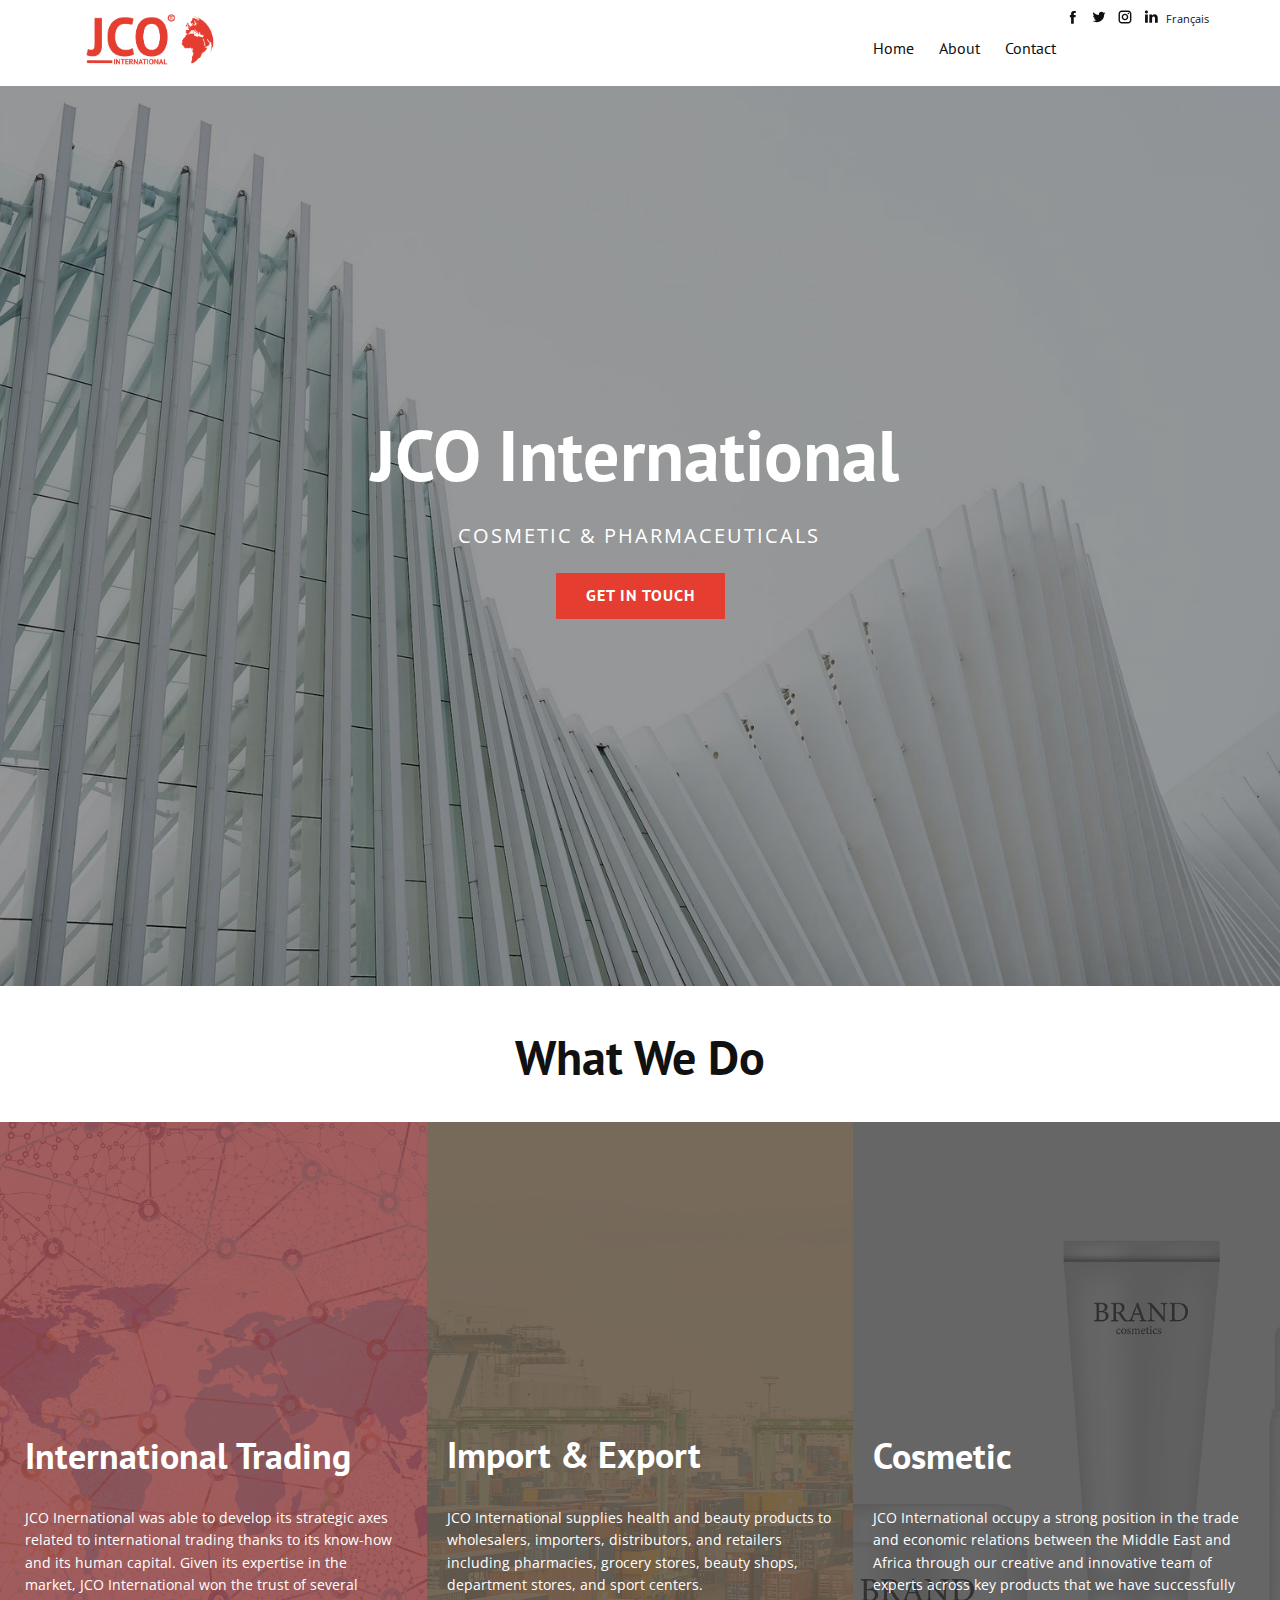
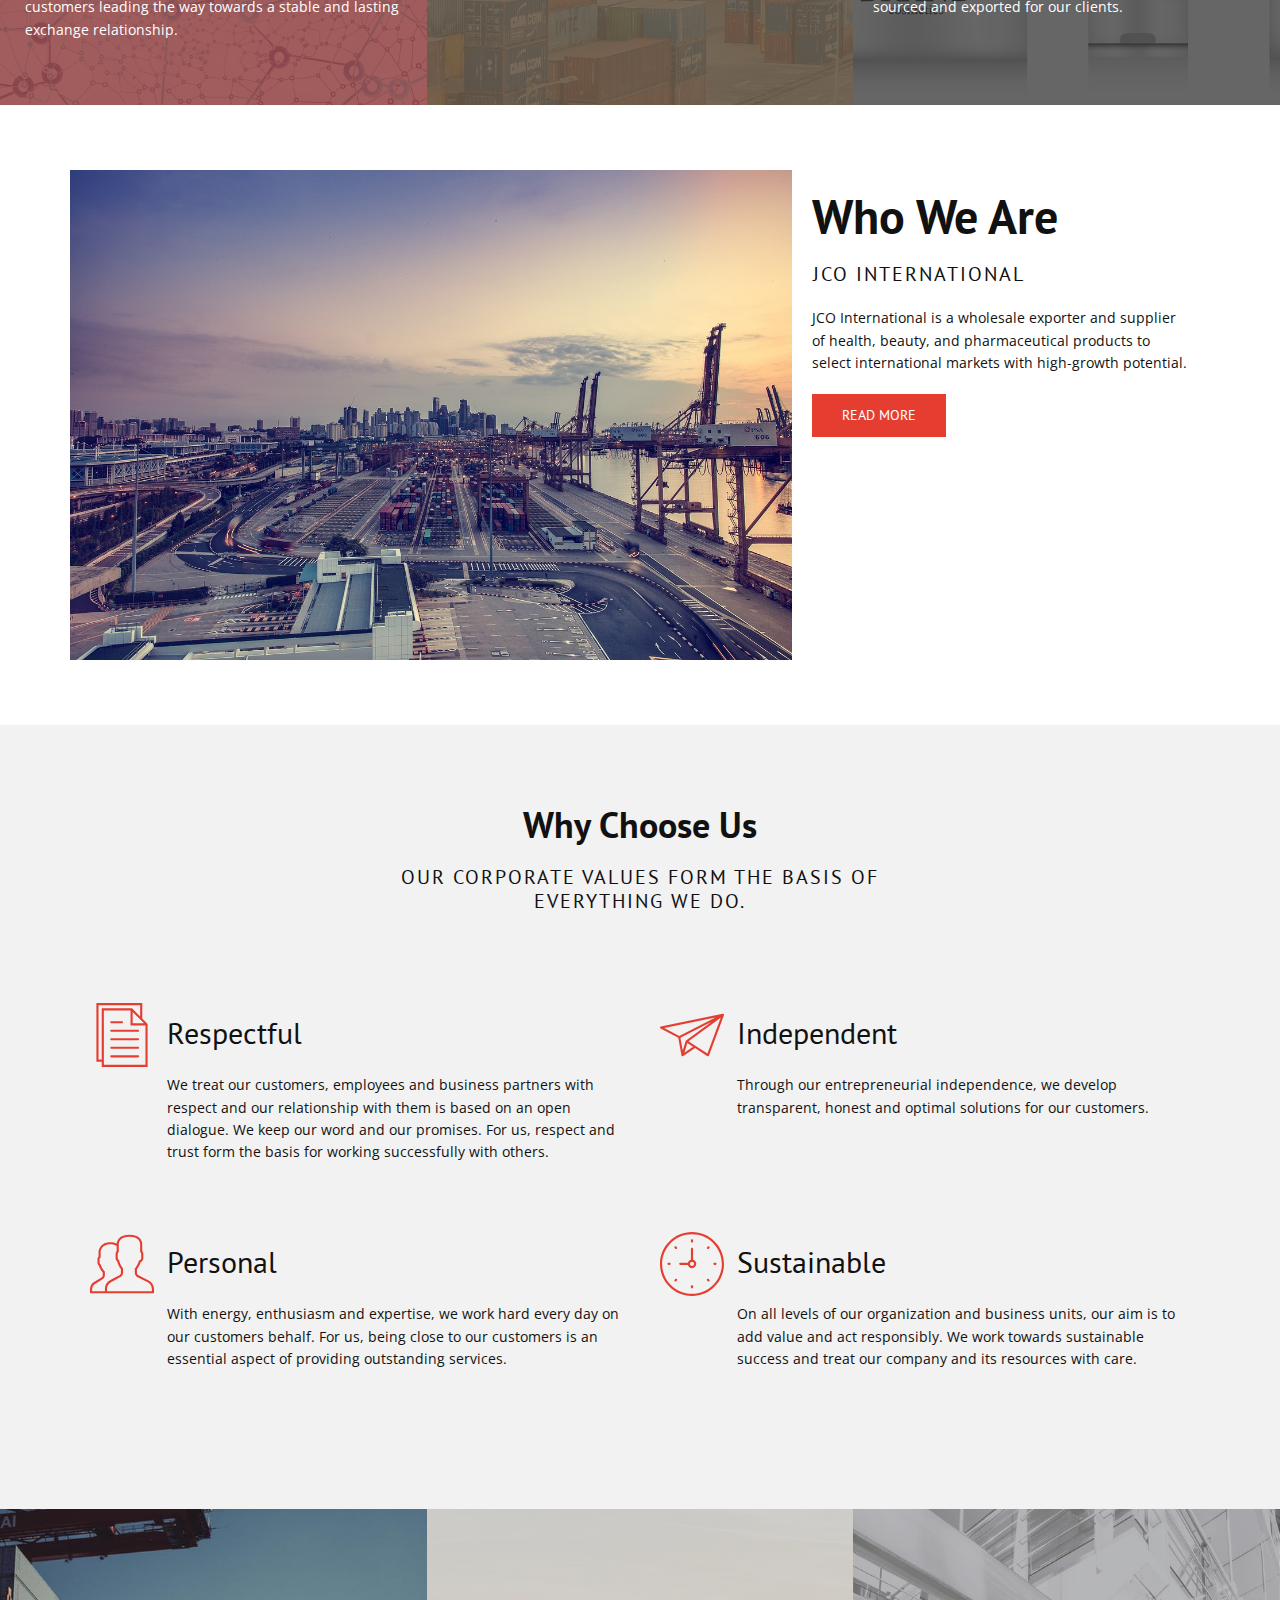
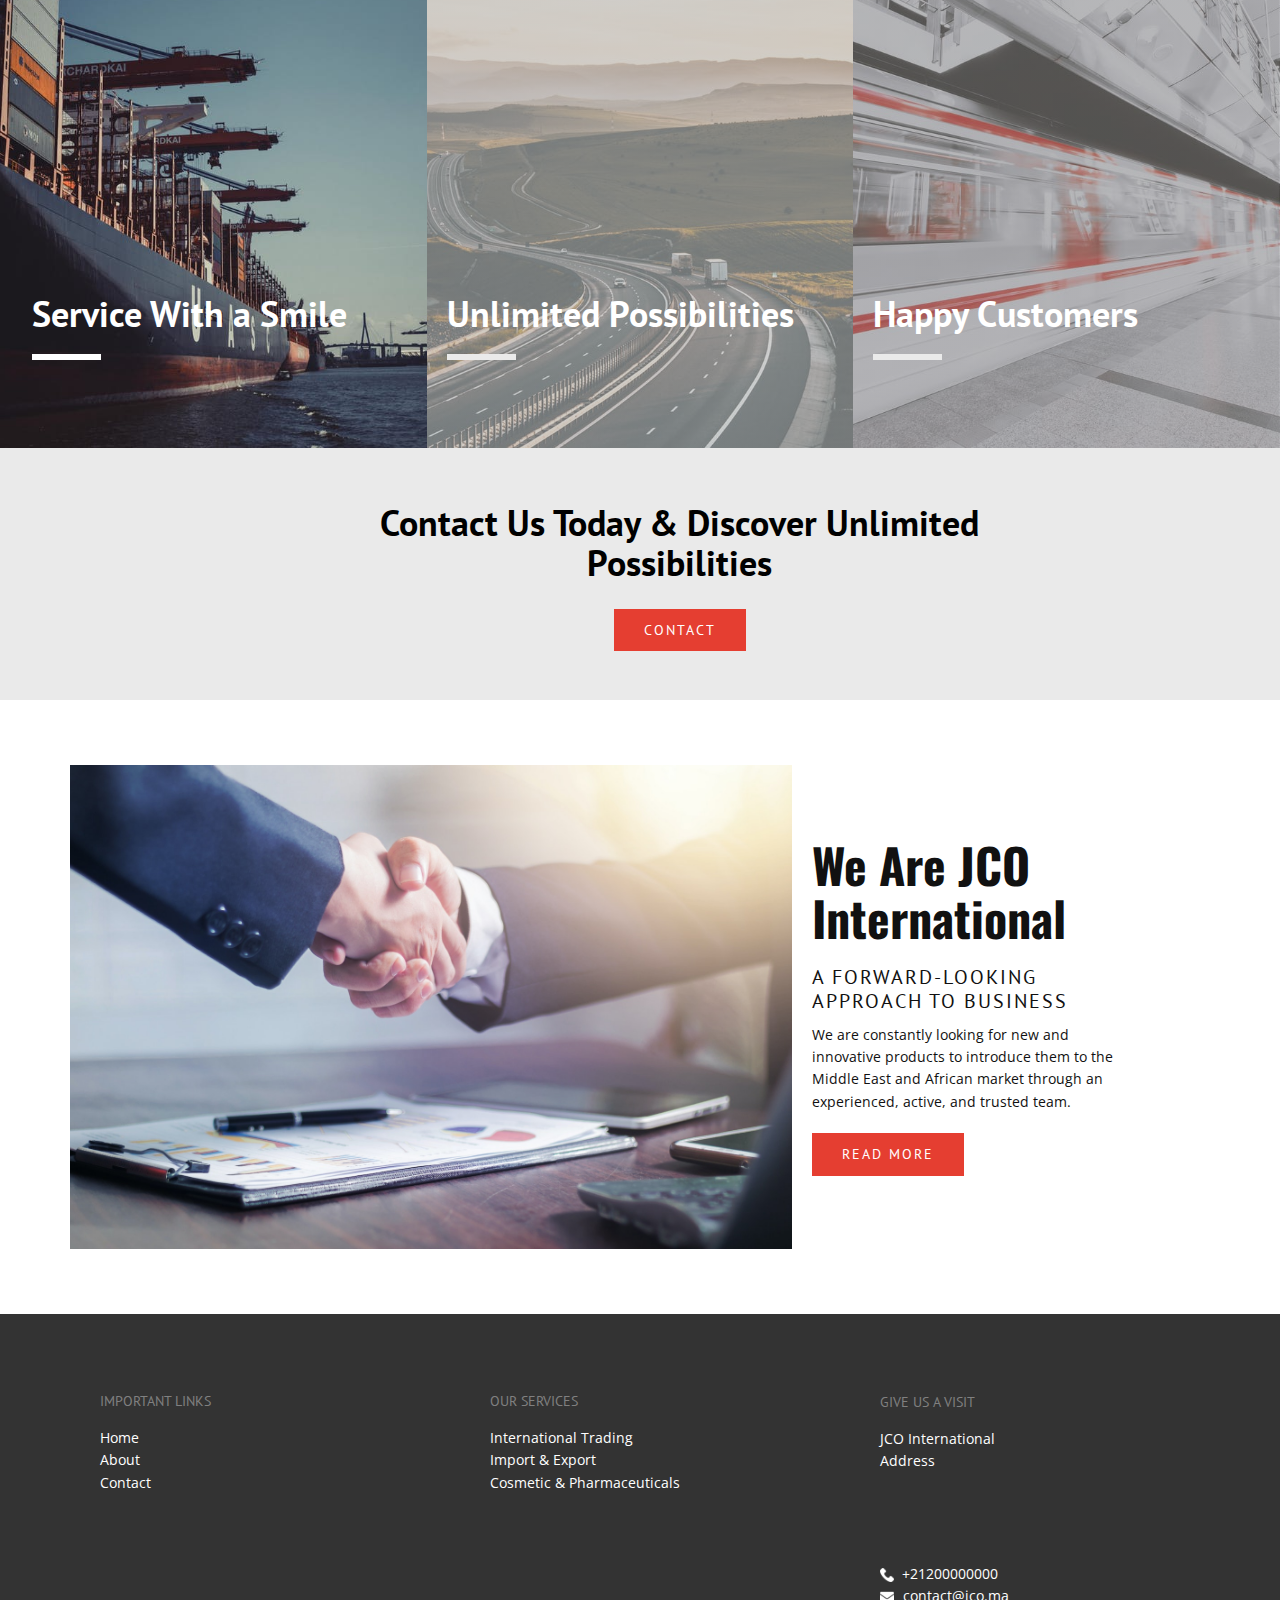
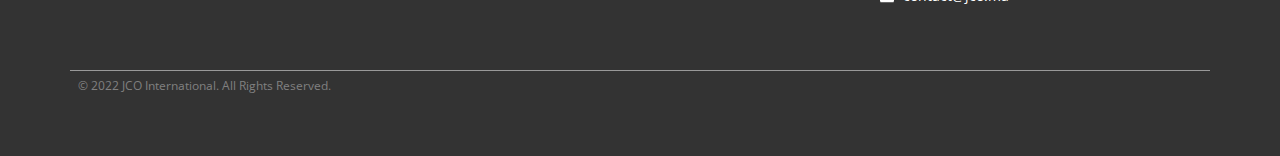
==== commit 3b19fdb5: "Update header" ====
--- a/index.html
+++ b/index.html
@@ -34,7 +34,7 @@
     <meta property="og:description" content="">
     <meta property="og:type" content="website">
   </head>
-  <body data-home-page="index.html" data-home-page-title="index" class="u-body u-xl-mode"><header class="u-clearfix u-header u-sticky u-sticky-fe37 u-white u-header" id="sec-abe6"><div class="u-clearfix u-sheet u-sheet-1">
+  <body data-home-page="index.html" data-home-page-title="index" class="u-body u-xl-mode"><header class="u-clearfix u-header u-sticky-fe37 u-white u-header" id="sec-abe6"><div class="u-clearfix u-sheet u-sheet-1">
         <div class="u-social-icons u-spacing-10 u-social-icons-1">
           <a class="u-social-url" target="_blank" href=""><span class="u-icon u-icon-circle u-social-facebook u-social-icon u-icon-1"><svg class="u-svg-link" preserveAspectRatio="xMidYMin slice" viewBox="0 0 112.2 112.2"><use xmlns:xlink="http://www.w3.org/1999/xlink" xlink:href="#svg-a8d7"></use></svg><svg x="0px" y="0px" viewBox="0 0 112.2 112.2" enable-background="new 0 0 112.2 112.2" xml:space="preserve" id="svg-a8d7" class="u-svg-content"><path d="M75.5,28.8H65.4c-1.5,0-4,0.9-4,4.3v9.4h13.9l-1.5,15.8H61.4v45.1H42.8V58.3h-8.8V42.4h8.8V32.2 c0-7.4,3.4-18.8,18.8-18.8h13.8v15.4H75.5z"></path></svg></span>
           </a>
@@ -309,9 +309,9 @@
                     </div><!--/block-->
                   </div><!--/position-->
                   <div class="u-clearfix u-group-elements u-group-elements-1">
-                    <p class="u-text u-text-7"> +21200000000</p><span class="u-align-left u-file-icon u-icon u-text-white u-icon-1"><img src="images/2.png" alt=""></span>
-                  </div>
-                  <p class="u-text u-text-default u-text-8"> contact@jco.ma</p><span class="u-file-icon u-icon u-text-white u-icon-2"><img src="images/3.png" alt=""></span>
+                    <p class="u-text u-text-7"> +21200000000</p><span class="u-align-left u-file-icon u-icon u-text-white u-icon-1"><img src="images/3.png" alt=""></span>
+                  </div>
+                  <p class="u-text u-text-default u-text-8"> contact@jco.ma</p><span class="u-file-icon u-icon u-text-white u-icon-2"><img src="images/4.png" alt=""></span>
                 </div>
               </div>
             </div>
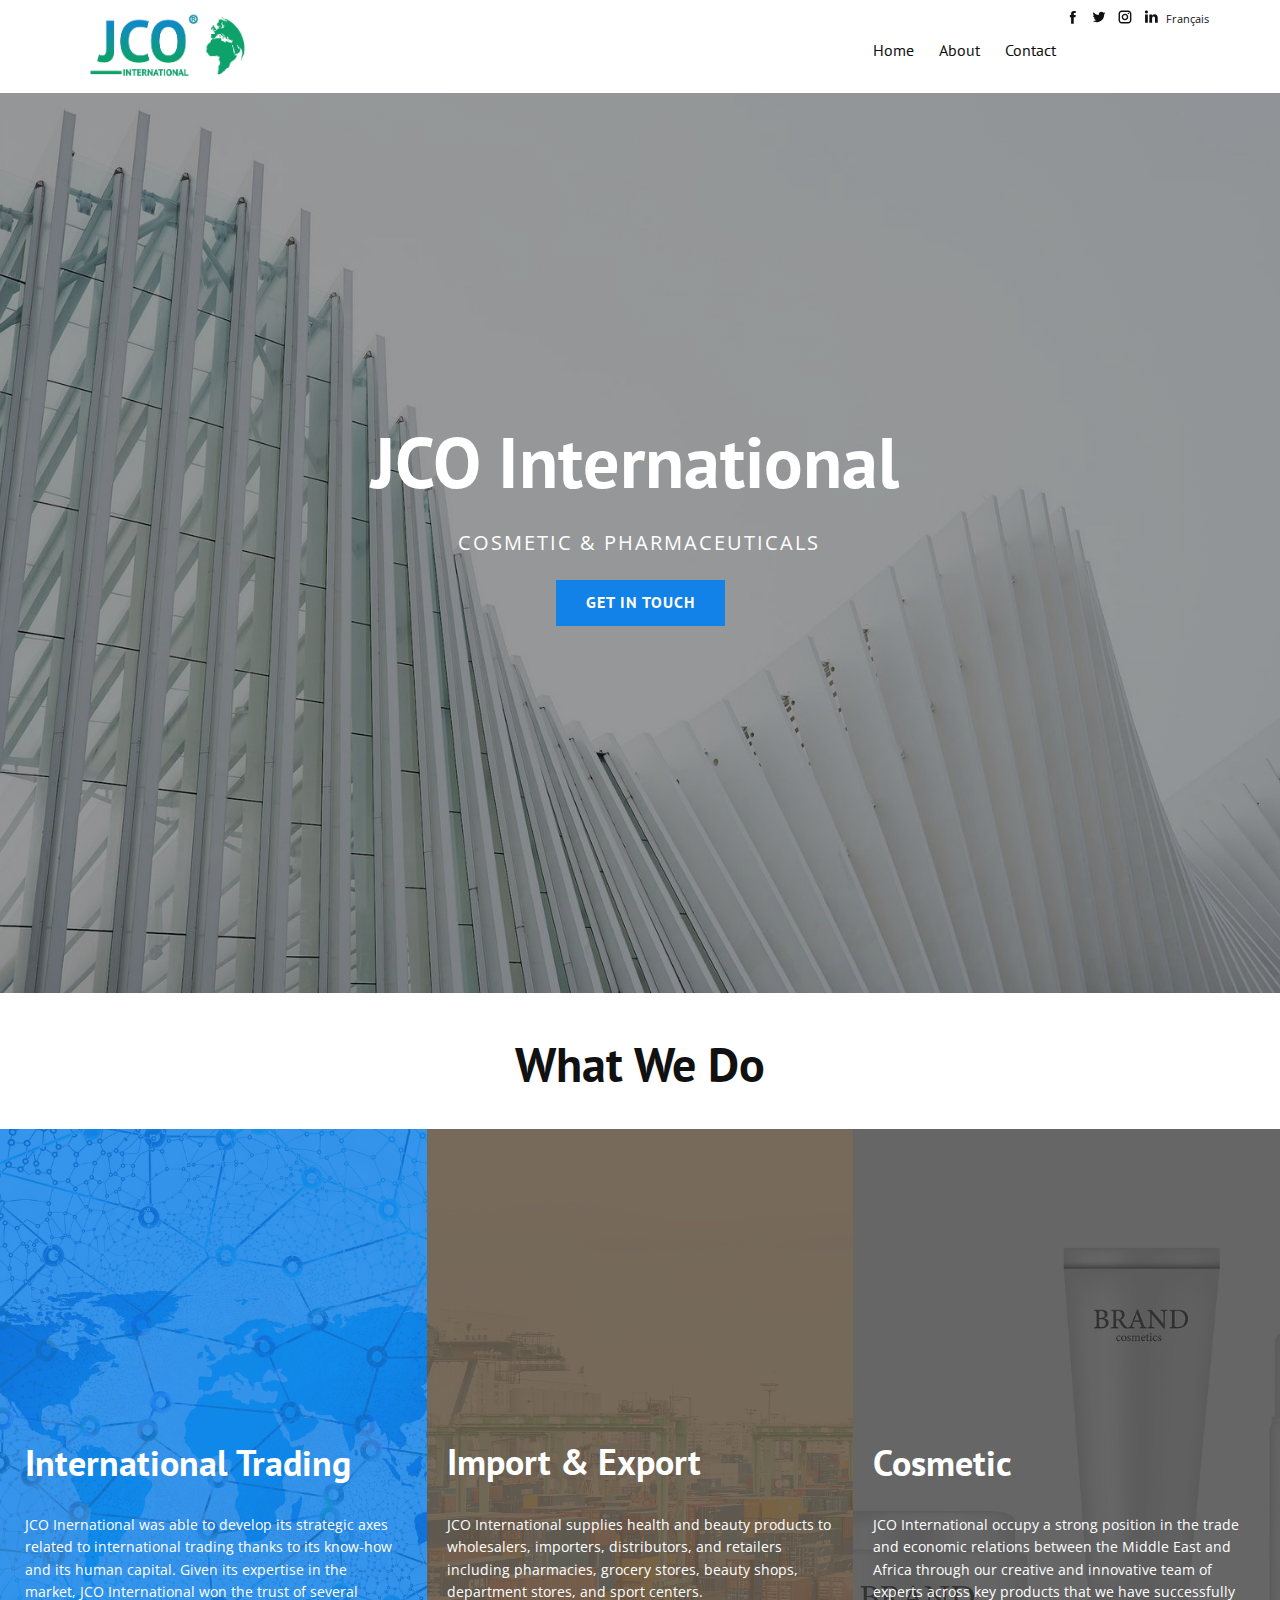
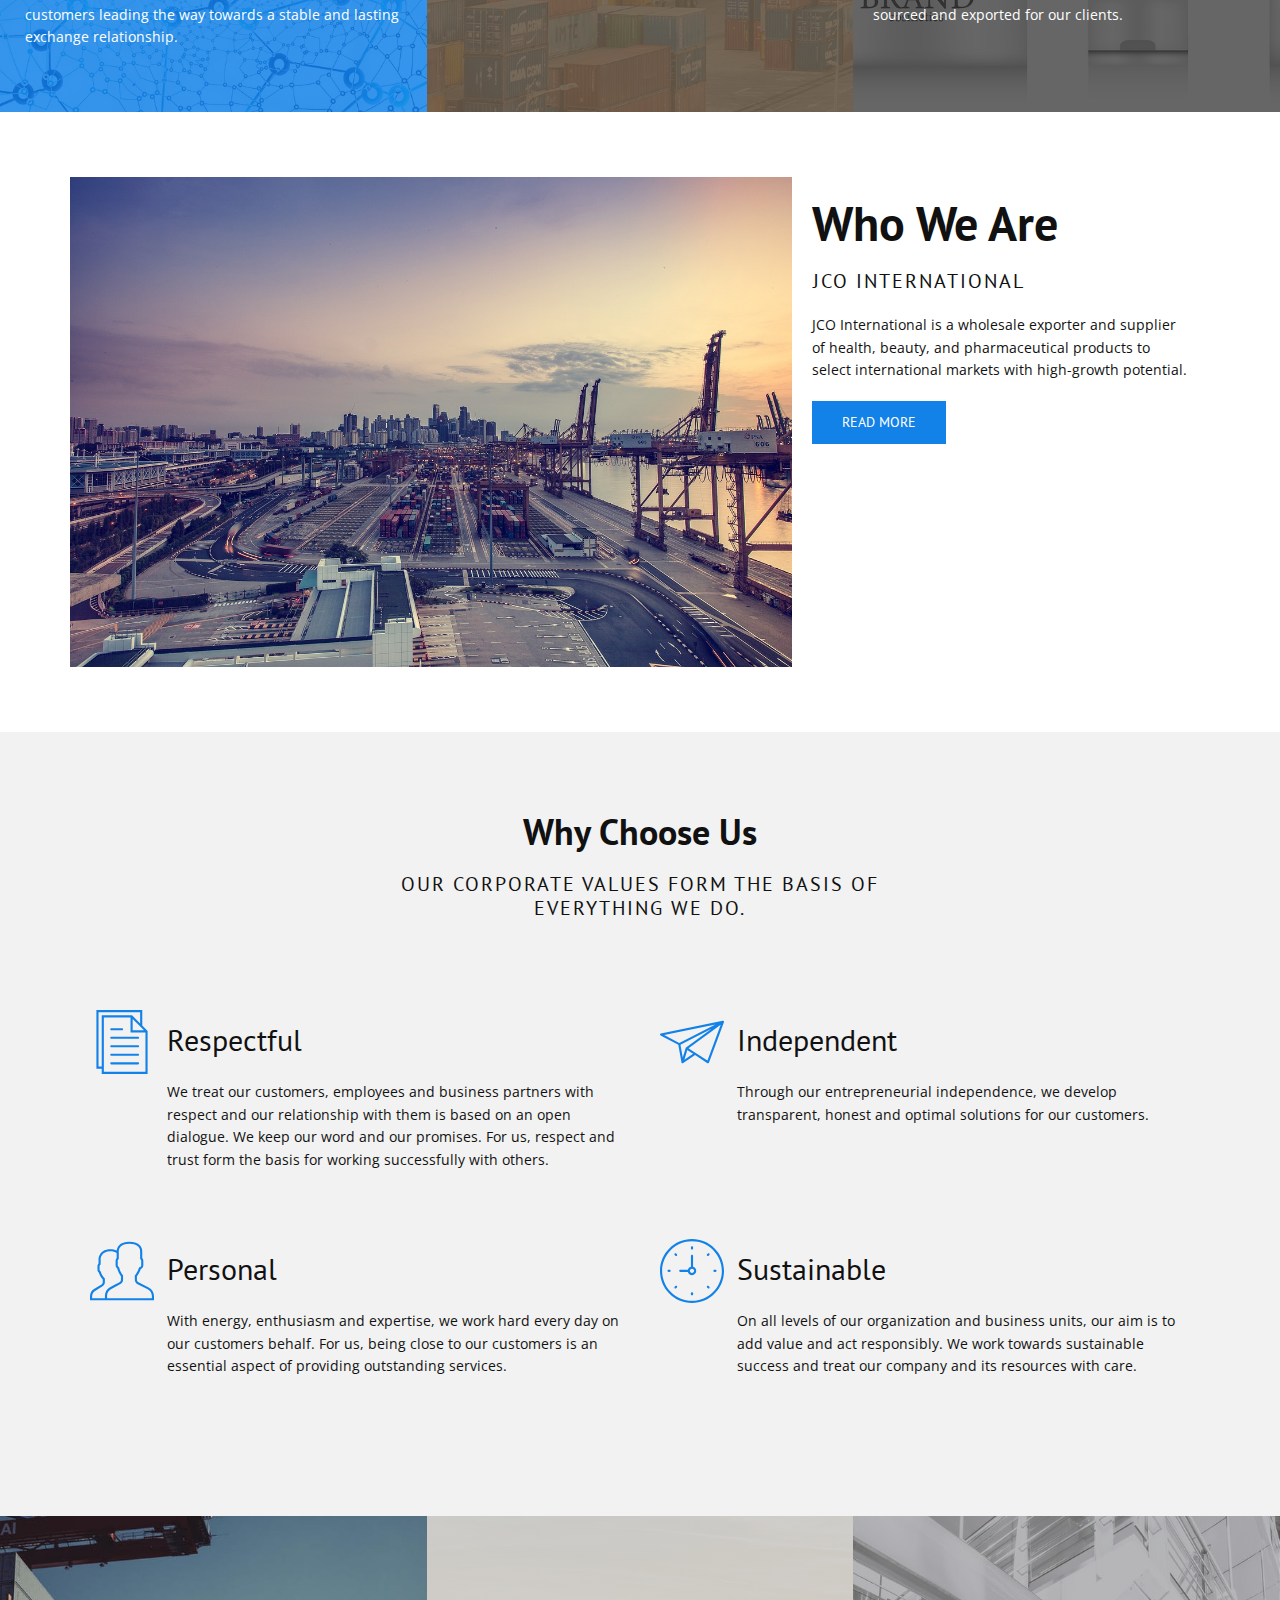
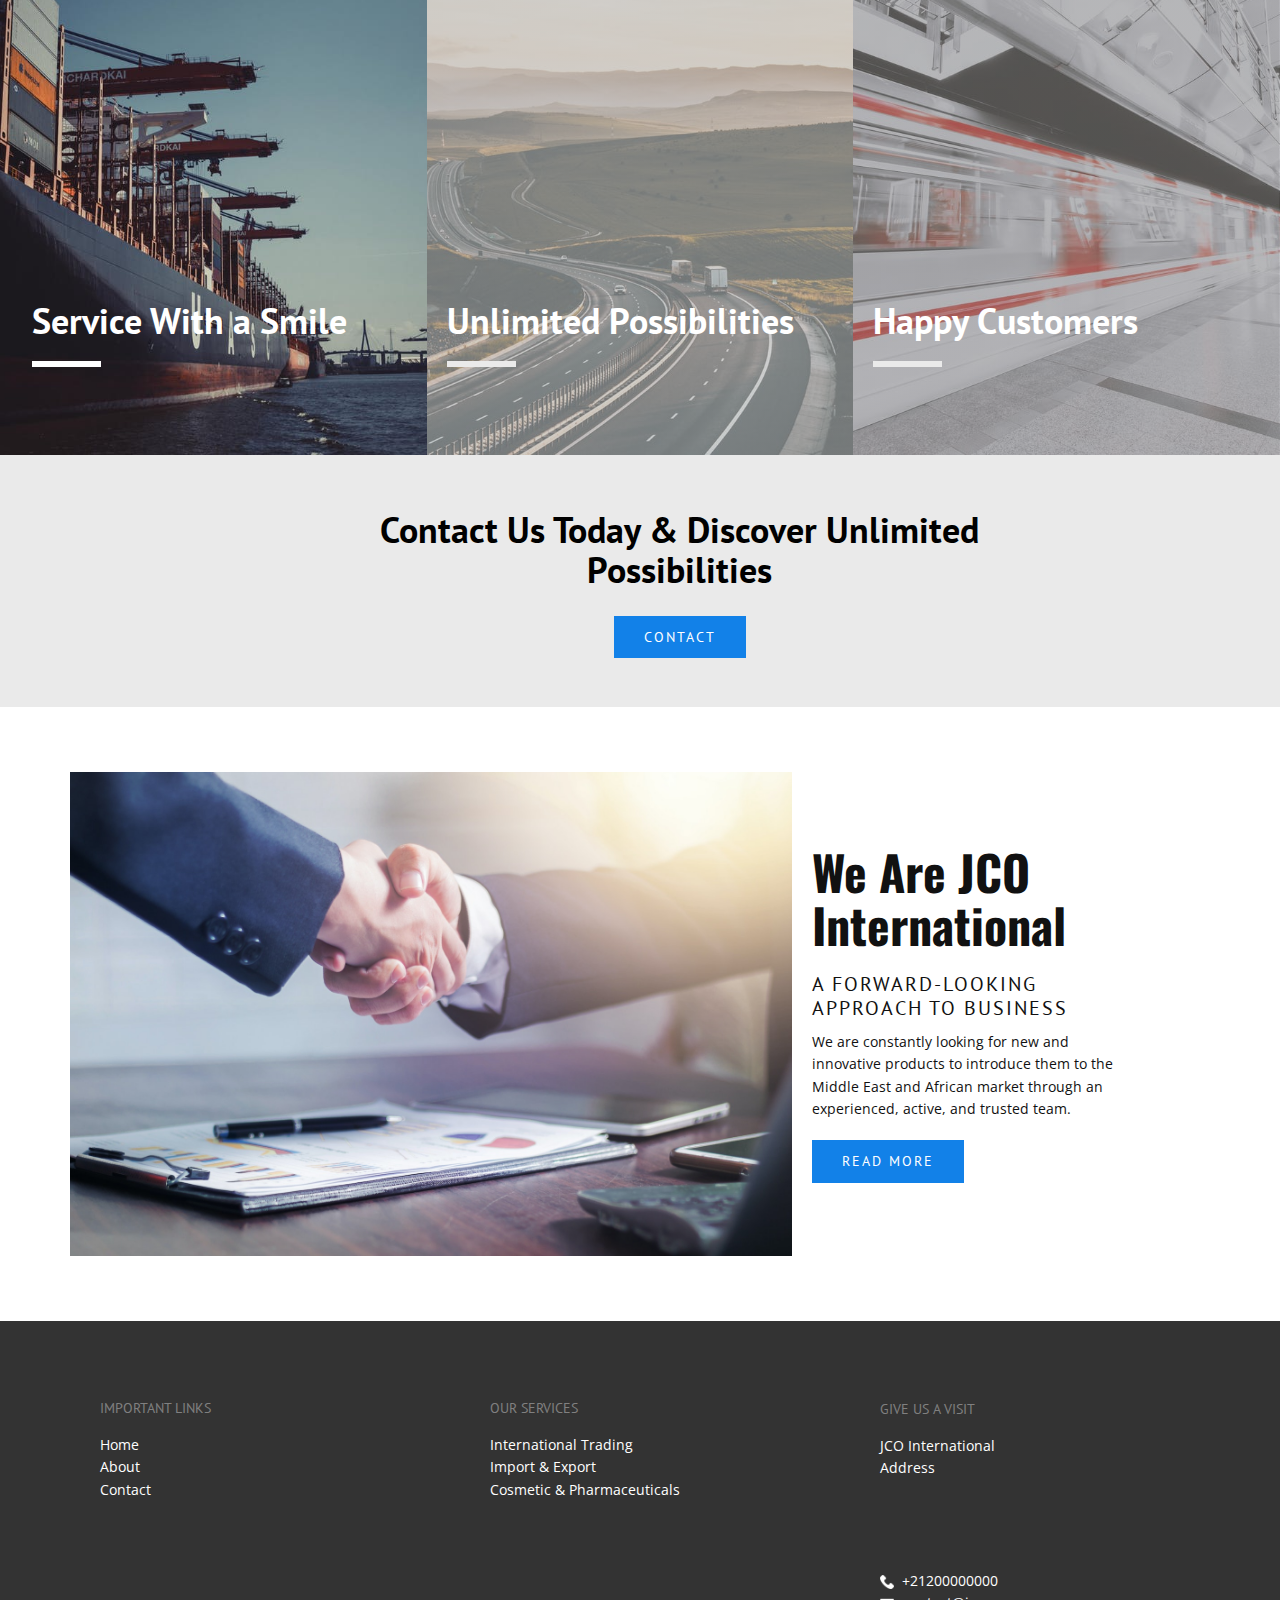
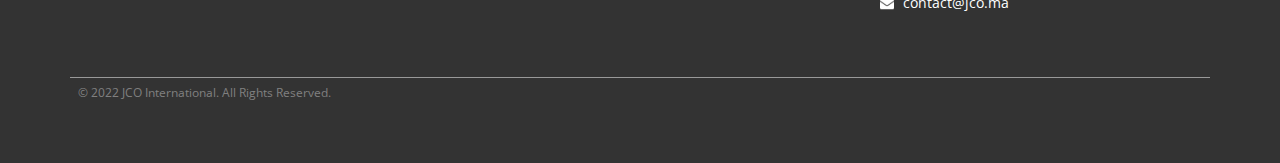
==== commit c6774f80: "Update logo" ====
--- a/index.html
+++ b/index.html
@@ -26,15 +26,15 @@
 		"@context": "http://schema.org",
 		"@type": "Organization",
 		"name": "jco-ma",
-		"logo": "images/logo-globe-red-pt-sans1.png",
+		"logo": "images/logo-globe-blue-green-gradient-hd.jpg",
 		"sameAs": []
 }</script>
-    <meta name="theme-color" content="#e53e31">
+    <meta name="theme-color" content="#1281e8">
     <meta property="og:title" content="JCO International">
     <meta property="og:description" content="">
     <meta property="og:type" content="website">
   </head>
-  <body data-home-page="index.html" data-home-page-title="index" class="u-body u-xl-mode"><header class="u-clearfix u-header u-sticky-fe37 u-white u-header" id="sec-abe6"><div class="u-clearfix u-sheet u-sheet-1">
+  <body data-home-page="index.html" data-home-page-title="index" class="u-body u-xl-mode"><header class="u-clearfix u-header u-sticky u-white u-header" id="sec-abe6"><div class="u-clearfix u-sheet u-valign-middle u-sheet-1">
         <div class="u-social-icons u-spacing-10 u-social-icons-1">
           <a class="u-social-url" target="_blank" href=""><span class="u-icon u-icon-circle u-social-facebook u-social-icon u-icon-1"><svg class="u-svg-link" preserveAspectRatio="xMidYMin slice" viewBox="0 0 112.2 112.2"><use xmlns:xlink="http://www.w3.org/1999/xlink" xlink:href="#svg-a8d7"></use></svg><svg x="0px" y="0px" viewBox="0 0 112.2 112.2" enable-background="new 0 0 112.2 112.2" xml:space="preserve" id="svg-a8d7" class="u-svg-content"><path d="M75.5,28.8H65.4c-1.5,0-4,0.9-4,4.3v9.4h13.9l-1.5,15.8H61.4v45.1H42.8V58.3h-8.8V42.4h8.8V32.2 c0-7.4,3.4-18.8,18.8-18.8h13.8v15.4H75.5z"></path></svg></span>
           </a>
@@ -47,7 +47,7 @@
         </div>
         <a href="/" class="u-active-none u-border-none u-btn u-button-link u-button-style u-hover-none u-none u-btn-1">Français</a>
         <a href="/" class="u-image u-logo u-image-1" data-image-width="1685" data-image-height="687" title="JCO International">
-          <img src="images/logo-globe-red-pt-sans1.png" class="u-logo-image u-logo-image-1">
+          <img src="images/logo-globe-blue-green-gradient-hd.jpg" class="u-logo-image u-logo-image-1">
         </a>
         <nav class="u-align-left u-menu u-menu-dropdown u-offcanvas u-menu-1">
           <div class="menu-collapse u-custom-font u-font-pt-sans" style="">
@@ -97,7 +97,7 @@
           <div class="u-layout-row">
             <div class="u-align-left u-container-style u-image u-layout-cell u-left-cell u-size-20 u-size-20-md u-image-1" data-image-width="1280" data-image-height="853">
               <div class="u-container-layout u-container-layout-1">
-                <div class="u-expanded u-opacity u-opacity-90 u-palette-2-base u-shape u-shape-rectangle u-shape-1"></div>
+                <div class="u-expanded u-opacity u-opacity-85 u-palette-1-base u-shape u-shape-rectangle u-shape-1"></div>
                 <h2 class="u-text u-text-body-alt-color u-text-2">International Trading</h2>
                 <p class="u-text u-text-body-alt-color u-text-3"> JCO Inernational was able to develop its strategic axes related to international trading thanks to its know-how and its human capital. Given its expertise in the market, JCO International won the trust of several customers leading the way towards a stable and lasting exchange relationship.</p>
               </div>
--- a/nicepage.css
+++ b/nicepage.css
@@ -21416,12 +21416,12 @@
 .u-container-layout.u-container-layout.u-color-1-dark-3:before,
 .u-table-alt-color-1-dark-3 tr:nth-child(even) {
   color: #ffffff;
-  background-color: #332a29;
+  background-color: #292e33;
 }
 .u-button-style.u-color-1-dark-3,
 .u-button-style.u-color-1-dark-3[class*="u-border-"] {
   color: #ffffff !important;
-  background-color: #332a29 !important;
+  background-color: #292e33 !important;
 }
 .u-button-style.u-color-1-dark-3:hover,
 .u-button-style.u-color-1-dark-3[class*="u-border-"]:hover,
@@ -21434,7 +21434,7 @@
 li.active > .u-button-style.u-button-style.u-color-1-dark-3,
 li.active > .u-button-style.u-button-style.u-color-1-dark-3[class*="u-border-"] {
   color: #ffffff !important;
-  background-color: #2e2625 !important;
+  background-color: #25292e !important;
 }
 .u-hover-color-1-dark-3:hover,
 .u-hover-color-1-dark-3[class*="u-border-"]:hover,
@@ -21457,10 +21457,10 @@
 li.active > a.u-button-style.u-button-style.u-active-color-1-dark-3,
 li.active > a.u-button-style.u-button-style.u-active-color-1-dark-3[class*="u-border-"] {
   color: #ffffff !important;
-  background-color: #332a29 !important;
+  background-color: #292e33 !important;
 }
 a.u-link.u-hover-color-1-dark-3:hover {
-  color: #332a29 !important;
+  color: #292e33 !important;
 }
 .u-color-1-dark-2,
 .u-body.u-color-1-dark-2,
@@ -21469,12 +21469,12 @@
 .u-container-layout.u-container-layout.u-color-1-dark-2:before,
 .u-table-alt-color-1-dark-2 tr:nth-child(even) {
   color: #ffffff;
-  background-color: #6e4643;
+  background-color: #3e586f;
 }
 .u-button-style.u-color-1-dark-2,
 .u-button-style.u-color-1-dark-2[class*="u-border-"] {
   color: #ffffff !important;
-  background-color: #6e4643 !important;
+  background-color: #3e586f !important;
 }
 .u-button-style.u-color-1-dark-2:hover,
 .u-button-style.u-color-1-dark-2[class*="u-border-"]:hover,
@@ -21487,7 +21487,7 @@
 li.active > .u-button-style.u-button-style.u-color-1-dark-2,
 li.active > .u-button-style.u-button-style.u-color-1-dark-2[class*="u-border-"] {
   color: #ffffff !important;
-  background-color: #633f3c !important;
+  background-color: #384f64 !important;
 }
 .u-hover-color-1-dark-2:hover,
 .u-hover-color-1-dark-2[class*="u-border-"]:hover,
@@ -21510,10 +21510,10 @@
 li.active > a.u-button-style.u-button-style.u-active-color-1-dark-2,
 li.active > a.u-button-style.u-button-style.u-active-color-1-dark-2[class*="u-border-"] {
   color: #ffffff !important;
-  background-color: #6e4643 !important;
+  background-color: #3e586f !important;
 }
 a.u-link.u-hover-color-1-dark-2:hover {
-  color: #6e4643 !important;
+  color: #3e586f !important;
 }
 .u-color-1-dark-1,
 .u-body.u-color-1-dark-1,
@@ -21522,12 +21522,12 @@
 .u-container-layout.u-container-layout.u-color-1-dark-1:before,
 .u-table-alt-color-1-dark-1 tr:nth-child(even) {
   color: #ffffff;
-  background-color: #aa4d45;
+  background-color: #3773ac;
 }
 .u-button-style.u-color-1-dark-1,
 .u-button-style.u-color-1-dark-1[class*="u-border-"] {
   color: #ffffff !important;
-  background-color: #aa4d45 !important;
+  background-color: #3773ac !important;
 }
 .u-button-style.u-color-1-dark-1:hover,
 .u-button-style.u-color-1-dark-1[class*="u-border-"]:hover,
@@ -21540,7 +21540,7 @@
 li.active > .u-button-style.u-button-style.u-color-1-dark-1,
 li.active > .u-button-style.u-button-style.u-color-1-dark-1[class*="u-border-"] {
   color: #ffffff !important;
-  background-color: #99453e !important;
+  background-color: #31679b !important;
 }
 .u-hover-color-1-dark-1:hover,
 .u-hover-color-1-dark-1[class*="u-border-"]:hover,
@@ -21563,10 +21563,10 @@
 li.active > a.u-button-style.u-button-style.u-active-color-1-dark-1,
 li.active > a.u-button-style.u-button-style.u-active-color-1-dark-1[class*="u-border-"] {
   color: #ffffff !important;
-  background-color: #aa4d45 !important;
+  background-color: #3773ac !important;
 }
 a.u-link.u-hover-color-1-dark-1:hover {
-  color: #aa4d45 !important;
+  color: #3773ac !important;
 }
 .u-color-1,
 .u-body.u-color-1,
@@ -21575,12 +21575,12 @@
 .u-container-layout.u-container-layout.u-color-1:before,
 .u-table-alt-color-1 tr:nth-child(even) {
   color: #ffffff;
-  background-color: #e53e31;
+  background-color: #1281e8;
 }
 .u-button-style.u-color-1,
 .u-button-style.u-color-1[class*="u-border-"] {
   color: #ffffff !important;
-  background-color: #e53e31 !important;
+  background-color: #1281e8 !important;
 }
 .u-button-style.u-color-1:hover,
 .u-button-style.u-color-1[class*="u-border-"]:hover,
@@ -21593,7 +21593,7 @@
 li.active > .u-button-style.u-button-style.u-color-1,
 li.active > .u-button-style.u-button-style.u-color-1[class*="u-border-"] {
   color: #ffffff !important;
-  background-color: #de2a1c !important;
+  background-color: #1074d1 !important;
 }
 .u-hover-color-1:hover,
 .u-hover-color-1[class*="u-border-"]:hover,
@@ -21616,10 +21616,10 @@
 li.active > a.u-button-style.u-button-style.u-active-color-1,
 li.active > a.u-button-style.u-button-style.u-active-color-1[class*="u-border-"] {
   color: #ffffff !important;
-  background-color: #e53e31 !important;
+  background-color: #1281e8 !important;
 }
 a.u-link.u-hover-color-1:hover {
-  color: #e53e31 !important;
+  color: #1281e8 !important;
 }
 .u-color-1-light-1,
 .u-body.u-color-1-light-1,
@@ -21628,12 +21628,12 @@
 .u-container-layout.u-container-layout.u-color-1-light-1:before,
 .u-table-alt-color-1-light-1 tr:nth-child(even) {
   color: #ffffff;
-  background-color: #ed746b;
+  background-color: #55a5ef;
 }
 .u-button-style.u-color-1-light-1,
 .u-button-style.u-color-1-light-1[class*="u-border-"] {
   color: #ffffff !important;
-  background-color: #ed746b !important;
+  background-color: #55a5ef !important;
 }
 .u-button-style.u-color-1-light-1:hover,
 .u-button-style.u-color-1-light-1[class*="u-border-"]:hover,
@@ -21646,7 +21646,7 @@
 li.active > .u-button-style.u-button-style.u-color-1-light-1,
 li.active > .u-button-style.u-button-style.u-color-1-light-1[class*="u-border-"] {
   color: #ffffff !important;
-  background-color: #e9574c !important;
+  background-color: #3795ec !important;
 }
 .u-hover-color-1-light-1:hover,
 .u-hover-color-1-light-1[class*="u-border-"]:hover,
@@ -21669,10 +21669,10 @@
 li.active > a.u-button-style.u-button-style.u-active-color-1-light-1,
 li.active > a.u-button-style.u-button-style.u-active-color-1-light-1[class*="u-border-"] {
   color: #ffffff !important;
-  background-color: #ed746b !important;
+  background-color: #55a5ef !important;
 }
 a.u-link.u-hover-color-1-light-1:hover {
-  color: #ed746b !important;
+  color: #55a5ef !important;
 }
 .u-color-1-light-2,
 .u-body.u-color-1-light-2,
@@ -21681,12 +21681,12 @@
 .u-container-layout.u-container-layout.u-color-1-light-2:before,
 .u-table-alt-color-1-light-2 tr:nth-child(even) {
   color: #111111;
-  background-color: #f5ada8;
+  background-color: #9bcaf6;
 }
 .u-button-style.u-color-1-light-2,
 .u-button-style.u-color-1-light-2[class*="u-border-"] {
   color: #111111 !important;
-  background-color: #f5ada8 !important;
+  background-color: #9bcaf6 !important;
 }
 .u-button-style.u-color-1-light-2:hover,
 .u-button-style.u-color-1-light-2[class*="u-border-"]:hover,
@@ -21699,7 +21699,7 @@
 li.active > .u-button-style.u-button-style.u-color-1-light-2,
 li.active > .u-button-style.u-button-style.u-color-1-light-2[class*="u-border-"] {
   color: #111111 !important;
-  background-color: #f18a83 !important;
+  background-color: #76b7f3 !important;
 }
 .u-hover-color-1-light-2:hover,
 .u-hover-color-1-light-2[class*="u-border-"]:hover,
@@ -21722,10 +21722,10 @@
 li.active > a.u-button-style.u-button-style.u-active-color-1-light-2,
 li.active > a.u-button-style.u-button-style.u-active-color-1-light-2[class*="u-border-"] {
   color: #111111 !important;
-  background-color: #f5ada8 !important;
+  background-color: #9bcaf6 !important;
 }
 a.u-link.u-hover-color-1-light-2:hover {
-  color: #f5ada8 !important;
+  color: #9bcaf6 !important;
 }
 .u-color-1-light-3,
 .u-body.u-color-1-light-3,
@@ -21734,12 +21734,12 @@
 .u-container-layout.u-container-layout.u-color-1-light-3:before,
 .u-table-alt-color-1-light-3 tr:nth-child(even) {
   color: #111111;
-  background-color: #fceae9;
+  background-color: #e5f1fd;
 }
 .u-button-style.u-color-1-light-3,
 .u-button-style.u-color-1-light-3[class*="u-border-"] {
   color: #111111 !important;
-  background-color: #fceae9 !important;
+  background-color: #e5f1fd !important;
 }
 .u-button-style.u-color-1-light-3:hover,
 .u-button-style.u-color-1-light-3[class*="u-border-"]:hover,
@@ -21752,7 +21752,7 @@
 li.active > .u-button-style.u-button-style.u-color-1-light-3,
 li.active > .u-button-style.u-button-style.u-color-1-light-3[class*="u-border-"] {
   color: #111111 !important;
-  background-color: #f6c1be !important;
+  background-color: #b8d9fa !important;
 }
 .u-hover-color-1-light-3:hover,
 .u-hover-color-1-light-3[class*="u-border-"]:hover,
@@ -21775,10 +21775,10 @@
 li.active > a.u-button-style.u-button-style.u-active-color-1-light-3,
 li.active > a.u-button-style.u-button-style.u-active-color-1-light-3[class*="u-border-"] {
   color: #111111 !important;
-  background-color: #fceae9 !important;
+  background-color: #e5f1fd !important;
 }
 a.u-link.u-hover-color-1-light-3:hover {
-  color: #fceae9 !important;
+  color: #e5f1fd !important;
 }
 .u-color-1-base,
 .u-body.u-color-1-base,
@@ -21787,12 +21787,12 @@
 .u-container-layout.u-container-layout.u-color-1-base:before,
 .u-table-alt-color-1-base tr:nth-child(even) {
   color: #ffffff;
-  background-color: #e53e31;
+  background-color: #1281e8;
 }
 .u-button-style.u-color-1-base,
 .u-button-style.u-color-1-base[class*="u-border-"] {
   color: #ffffff !important;
-  background-color: #e53e31 !important;
+  background-color: #1281e8 !important;
 }
 .u-button-style.u-color-1-base:hover,
 .u-button-style.u-color-1-base[class*="u-border-"]:hover,
@@ -21805,7 +21805,7 @@
 li.active > .u-button-style.u-button-style.u-color-1-base,
 li.active > .u-button-style.u-button-style.u-color-1-base[class*="u-border-"] {
   color: #ffffff !important;
-  background-color: #de2a1c !important;
+  background-color: #1074d1 !important;
 }
 .u-hover-color-1-base:hover,
 .u-hover-color-1-base[class*="u-border-"]:hover,
@@ -21828,10 +21828,10 @@
 li.active > a.u-button-style.u-button-style.u-active-color-1-base,
 li.active > a.u-button-style.u-button-style.u-active-color-1-base[class*="u-border-"] {
   color: #ffffff !important;
-  background-color: #e53e31 !important;
+  background-color: #1281e8 !important;
 }
 a.u-link.u-hover-color-1-base:hover {
-  color: #e53e31 !important;
+  color: #1281e8 !important;
 }
 .u-color-2-dark-3,
 .u-body.u-color-2-dark-3,
@@ -23536,12 +23536,12 @@
 .u-container-layout.u-container-layout.u-palette-1-dark-3:before,
 .u-table-alt-palette-1-dark-3 tr:nth-child(even) {
   color: #ffffff;
-  background-color: #332a29;
+  background-color: #292e33;
 }
 .u-button-style.u-palette-1-dark-3,
 .u-button-style.u-palette-1-dark-3[class*="u-border-"] {
   color: #ffffff !important;
-  background-color: #332a29 !important;
+  background-color: #292e33 !important;
 }
 .u-button-style.u-palette-1-dark-3:hover,
 .u-button-style.u-palette-1-dark-3[class*="u-border-"]:hover,
@@ -23554,7 +23554,7 @@
 li.active > .u-button-style.u-button-style.u-palette-1-dark-3,
 li.active > .u-button-style.u-button-style.u-palette-1-dark-3[class*="u-border-"] {
   color: #ffffff !important;
-  background-color: #2e2625 !important;
+  background-color: #25292e !important;
 }
 .u-hover-palette-1-dark-3:hover,
 .u-hover-palette-1-dark-3[class*="u-border-"]:hover,
@@ -23577,10 +23577,10 @@
 li.active > a.u-button-style.u-button-style.u-active-palette-1-dark-3,
 li.active > a.u-button-style.u-button-style.u-active-palette-1-dark-3[class*="u-border-"] {
   color: #ffffff !important;
-  background-color: #332a29 !important;
+  background-color: #292e33 !important;
 }
 a.u-link.u-hover-palette-1-dark-3:hover {
-  color: #332a29 !important;
+  color: #292e33 !important;
 }
 .u-palette-1-dark-2,
 .u-body.u-palette-1-dark-2,
@@ -23589,12 +23589,12 @@
 .u-container-layout.u-container-layout.u-palette-1-dark-2:before,
 .u-table-alt-palette-1-dark-2 tr:nth-child(even) {
   color: #ffffff;
-  background-color: #6e4643;
+  background-color: #3e586f;
 }
 .u-button-style.u-palette-1-dark-2,
 .u-button-style.u-palette-1-dark-2[class*="u-border-"] {
   color: #ffffff !important;
-  background-color: #6e4643 !important;
+  background-color: #3e586f !important;
 }
 .u-button-style.u-palette-1-dark-2:hover,
 .u-button-style.u-palette-1-dark-2[class*="u-border-"]:hover,
@@ -23607,7 +23607,7 @@
 li.active > .u-button-style.u-button-style.u-palette-1-dark-2,
 li.active > .u-button-style.u-button-style.u-palette-1-dark-2[class*="u-border-"] {
   color: #ffffff !important;
-  background-color: #633f3c !important;
+  background-color: #384f64 !important;
 }
 .u-hover-palette-1-dark-2:hover,
 .u-hover-palette-1-dark-2[class*="u-border-"]:hover,
@@ -23630,10 +23630,10 @@
 li.active > a.u-button-style.u-button-style.u-active-palette-1-dark-2,
 li.active > a.u-button-style.u-button-style.u-active-palette-1-dark-2[class*="u-border-"] {
   color: #ffffff !important;
-  background-color: #6e4643 !important;
+  background-color: #3e586f !important;
 }
 a.u-link.u-hover-palette-1-dark-2:hover {
-  color: #6e4643 !important;
+  color: #3e586f !important;
 }
 .u-palette-1-dark-1,
 .u-body.u-palette-1-dark-1,
@@ -23642,12 +23642,12 @@
 .u-container-layout.u-container-layout.u-palette-1-dark-1:before,
 .u-table-alt-palette-1-dark-1 tr:nth-child(even) {
   color: #ffffff;
-  background-color: #aa4d45;
+  background-color: #3773ac;
 }
 .u-button-style.u-palette-1-dark-1,
 .u-button-style.u-palette-1-dark-1[class*="u-border-"] {
   color: #ffffff !important;
-  background-color: #aa4d45 !important;
+  background-color: #3773ac !important;
 }
 .u-button-style.u-palette-1-dark-1:hover,
 .u-button-style.u-palette-1-dark-1[class*="u-border-"]:hover,
@@ -23660,7 +23660,7 @@
 li.active > .u-button-style.u-button-style.u-palette-1-dark-1,
 li.active > .u-button-style.u-button-style.u-palette-1-dark-1[class*="u-border-"] {
   color: #ffffff !important;
-  background-color: #99453e !important;
+  background-color: #31679b !important;
 }
 .u-hover-palette-1-dark-1:hover,
 .u-hover-palette-1-dark-1[class*="u-border-"]:hover,
@@ -23683,10 +23683,10 @@
 li.active > a.u-button-style.u-button-style.u-active-palette-1-dark-1,
 li.active > a.u-button-style.u-button-style.u-active-palette-1-dark-1[class*="u-border-"] {
   color: #ffffff !important;
-  background-color: #aa4d45 !important;
+  background-color: #3773ac !important;
 }
 a.u-link.u-hover-palette-1-dark-1:hover {
-  color: #aa4d45 !important;
+  color: #3773ac !important;
 }
 .u-palette-1,
 .u-body.u-palette-1,
@@ -23695,12 +23695,12 @@
 .u-container-layout.u-container-layout.u-palette-1:before,
 .u-table-alt-palette-1 tr:nth-child(even) {
   color: #ffffff;
-  background-color: #e53e31;
+  background-color: #1281e8;
 }
 .u-button-style.u-palette-1,
 .u-button-style.u-palette-1[class*="u-border-"] {
   color: #ffffff !important;
-  background-color: #e53e31 !important;
+  background-color: #1281e8 !important;
 }
 .u-button-style.u-palette-1:hover,
 .u-button-style.u-palette-1[class*="u-border-"]:hover,
@@ -23713,7 +23713,7 @@
 li.active > .u-button-style.u-button-style.u-palette-1,
 li.active > .u-button-style.u-button-style.u-palette-1[class*="u-border-"] {
   color: #ffffff !important;
-  background-color: #de2a1c !important;
+  background-color: #1074d1 !important;
 }
 .u-hover-palette-1:hover,
 .u-hover-palette-1[class*="u-border-"]:hover,
@@ -23736,10 +23736,10 @@
 li.active > a.u-button-style.u-button-style.u-active-palette-1,
 li.active > a.u-button-style.u-button-style.u-active-palette-1[class*="u-border-"] {
   color: #ffffff !important;
-  background-color: #e53e31 !important;
+  background-color: #1281e8 !important;
 }
 a.u-link.u-hover-palette-1:hover {
-  color: #e53e31 !important;
+  color: #1281e8 !important;
 }
 .u-palette-1-light-1,
 .u-body.u-palette-1-light-1,
@@ -23748,12 +23748,12 @@
 .u-container-layout.u-container-layout.u-palette-1-light-1:before,
 .u-table-alt-palette-1-light-1 tr:nth-child(even) {
   color: #ffffff;
-  background-color: #ed746b;
+  background-color: #55a5ef;
 }
 .u-button-style.u-palette-1-light-1,
 .u-button-style.u-palette-1-light-1[class*="u-border-"] {
   color: #ffffff !important;
-  background-color: #ed746b !important;
+  background-color: #55a5ef !important;
 }
 .u-button-style.u-palette-1-light-1:hover,
 .u-button-style.u-palette-1-light-1[class*="u-border-"]:hover,
@@ -23766,7 +23766,7 @@
 li.active > .u-button-style.u-button-style.u-palette-1-light-1,
 li.active > .u-button-style.u-button-style.u-palette-1-light-1[class*="u-border-"] {
   color: #ffffff !important;
-  background-color: #e9574c !important;
+  background-color: #3795ec !important;
 }
 .u-hover-palette-1-light-1:hover,
 .u-hover-palette-1-light-1[class*="u-border-"]:hover,
@@ -23789,10 +23789,10 @@
 li.active > a.u-button-style.u-button-style.u-active-palette-1-light-1,
 li.active > a.u-button-style.u-button-style.u-active-palette-1-light-1[class*="u-border-"] {
   color: #ffffff !important;
-  background-color: #ed746b !important;
+  background-color: #55a5ef !important;
 }
 a.u-link.u-hover-palette-1-light-1:hover {
-  color: #ed746b !important;
+  color: #55a5ef !important;
 }
 .u-palette-1-light-2,
 .u-body.u-palette-1-light-2,
@@ -23801,12 +23801,12 @@
 .u-container-layout.u-container-layout.u-palette-1-light-2:before,
 .u-table-alt-palette-1-light-2 tr:nth-child(even) {
   color: #111111;
-  background-color: #f5ada8;
+  background-color: #9bcaf6;
 }
 .u-button-style.u-palette-1-light-2,
 .u-button-style.u-palette-1-light-2[class*="u-border-"] {
   color: #111111 !important;
-  background-color: #f5ada8 !important;
+  background-color: #9bcaf6 !important;
 }
 .u-button-style.u-palette-1-light-2:hover,
 .u-button-style.u-palette-1-light-2[class*="u-border-"]:hover,
@@ -23819,7 +23819,7 @@
 li.active > .u-button-style.u-button-style.u-palette-1-light-2,
 li.active > .u-button-style.u-button-style.u-palette-1-light-2[class*="u-border-"] {
   color: #111111 !important;
-  background-color: #f18a83 !important;
+  background-color: #76b7f3 !important;
 }
 .u-hover-palette-1-light-2:hover,
 .u-hover-palette-1-light-2[class*="u-border-"]:hover,
@@ -23842,10 +23842,10 @@
 li.active > a.u-button-style.u-button-style.u-active-palette-1-light-2,
 li.active > a.u-button-style.u-button-style.u-active-palette-1-light-2[class*="u-border-"] {
   color: #111111 !important;
-  background-color: #f5ada8 !important;
+  background-color: #9bcaf6 !important;
 }
 a.u-link.u-hover-palette-1-light-2:hover {
-  color: #f5ada8 !important;
+  color: #9bcaf6 !important;
 }
 .u-palette-1-light-3,
 .u-body.u-palette-1-light-3,
@@ -23854,12 +23854,12 @@
 .u-container-layout.u-container-layout.u-palette-1-light-3:before,
 .u-table-alt-palette-1-light-3 tr:nth-child(even) {
   color: #111111;
-  background-color: #fceae9;
+  background-color: #e5f1fd;
 }
 .u-button-style.u-palette-1-light-3,
 .u-button-style.u-palette-1-light-3[class*="u-border-"] {
   color: #111111 !important;
-  background-color: #fceae9 !important;
+  background-color: #e5f1fd !important;
 }
 .u-button-style.u-palette-1-light-3:hover,
 .u-button-style.u-palette-1-light-3[class*="u-border-"]:hover,
@@ -23872,7 +23872,7 @@
 li.active > .u-button-style.u-button-style.u-palette-1-light-3,
 li.active > .u-button-style.u-button-style.u-palette-1-light-3[class*="u-border-"] {
   color: #111111 !important;
-  background-color: #f6c1be !important;
+  background-color: #b8d9fa !important;
 }
 .u-hover-palette-1-light-3:hover,
 .u-hover-palette-1-light-3[class*="u-border-"]:hover,
@@ -23895,10 +23895,10 @@
 li.active > a.u-button-style.u-button-style.u-active-palette-1-light-3,
 li.active > a.u-button-style.u-button-style.u-active-palette-1-light-3[class*="u-border-"] {
   color: #111111 !important;
-  background-color: #fceae9 !important;
+  background-color: #e5f1fd !important;
 }
 a.u-link.u-hover-palette-1-light-3:hover {
-  color: #fceae9 !important;
+  color: #e5f1fd !important;
 }
 .u-palette-1-base,
 .u-body.u-palette-1-base,
@@ -23907,12 +23907,12 @@
 .u-container-layout.u-container-layout.u-palette-1-base:before,
 .u-table-alt-palette-1-base tr:nth-child(even) {
   color: #ffffff;
-  background-color: #e53e31;
+  background-color: #1281e8;
 }
 .u-button-style.u-palette-1-base,
 .u-button-style.u-palette-1-base[class*="u-border-"] {
   color: #ffffff !important;
-  background-color: #e53e31 !important;
+  background-color: #1281e8 !important;
 }
 .u-button-style.u-palette-1-base:hover,
 .u-button-style.u-palette-1-base[class*="u-border-"]:hover,
@@ -23925,7 +23925,7 @@
 li.active > .u-button-style.u-button-style.u-palette-1-base,
 li.active > .u-button-style.u-button-style.u-palette-1-base[class*="u-border-"] {
   color: #ffffff !important;
-  background-color: #de2a1c !important;
+  background-color: #1074d1 !important;
 }
 .u-hover-palette-1-base:hover,
 .u-hover-palette-1-base[class*="u-border-"]:hover,
@@ -23948,10 +23948,10 @@
 li.active > a.u-button-style.u-button-style.u-active-palette-1-base,
 li.active > a.u-button-style.u-button-style.u-active-palette-1-base[class*="u-border-"] {
   color: #ffffff !important;
-  background-color: #e53e31 !important;
+  background-color: #1281e8 !important;
 }
 a.u-link.u-hover-palette-1-base:hover {
-  color: #e53e31 !important;
+  color: #1281e8 !important;
 }
 .u-palette-2-dark-3,
 .u-body.u-palette-2-dark-3,
@@ -26923,18 +26923,18 @@
 }
 .u-border-color-1-dark-3,
 .u-separator-color-1-dark-3:after {
-  border-color: #332a29;
-  stroke: #332a29;
+  border-color: #292e33;
+  stroke: #292e33;
 }
 .u-button-style.u-border-color-1-dark-3 {
-  border-color: #332a29 !important;
-  color: #332a29 !important;
+  border-color: #292e33 !important;
+  color: #292e33 !important;
   background-color: transparent !important;
 }
 .u-button-style.u-border-color-1-dark-3:hover,
 .u-button-style.u-border-color-1-dark-3:focus {
   border-color: transparent !important;
-  color: #2e2625 !important;
+  color: #25292e !important;
   background-color: transparent !important;
 }
 .u-border-hover-color-1-dark-3:hover,
@@ -26947,29 +26947,29 @@
 a.u-button-style.u-button-style.u-border-active-color-1-dark-3.active,
 a.u-button-style.u-button-style.active > .u-border-active-color-1-dark-3,
 li.active > a.u-button-style.u-button-style.u-border-active-color-1-dark-3 {
-  color: #332a29 !important;
-  border-color: #332a29 !important;
+  color: #292e33 !important;
+  border-color: #292e33 !important;
 }
 .u-link.u-border-color-1-dark-3[class*="u-border-"] {
-  border-color: #332a29 !important;
+  border-color: #292e33 !important;
 }
 .u-link.u-border-color-1-dark-3[class*="u-border-"]:hover {
-  border-color: #2e2625 !important;
+  border-color: #25292e !important;
 }
 .u-border-color-1-dark-2,
 .u-separator-color-1-dark-2:after {
-  border-color: #6e4643;
-  stroke: #6e4643;
+  border-color: #3e586f;
+  stroke: #3e586f;
 }
 .u-button-style.u-border-color-1-dark-2 {
-  border-color: #6e4643 !important;
-  color: #6e4643 !important;
+  border-color: #3e586f !important;
+  color: #3e586f !important;
   background-color: transparent !important;
 }
 .u-button-style.u-border-color-1-dark-2:hover,
 .u-button-style.u-border-color-1-dark-2:focus {
   border-color: transparent !important;
-  color: #633f3c !important;
+  color: #384f64 !important;
   background-color: transparent !important;
 }
 .u-border-hover-color-1-dark-2:hover,
@@ -26982,29 +26982,29 @@
 a.u-button-style.u-button-style.u-border-active-color-1-dark-2.active,
 a.u-button-style.u-button-style.active > .u-border-active-color-1-dark-2,
 li.active > a.u-button-style.u-button-style.u-border-active-color-1-dark-2 {
-  color: #6e4643 !important;
-  border-color: #6e4643 !important;
+  color: #3e586f !important;
+  border-color: #3e586f !important;
 }
 .u-link.u-border-color-1-dark-2[class*="u-border-"] {
-  border-color: #6e4643 !important;
+  border-color: #3e586f !important;
 }
 .u-link.u-border-color-1-dark-2[class*="u-border-"]:hover {
-  border-color: #633f3c !important;
+  border-color: #384f64 !important;
 }
 .u-border-color-1-dark-1,
 .u-separator-color-1-dark-1:after {
-  border-color: #aa4d45;
-  stroke: #aa4d45;
+  border-color: #3773ac;
+  stroke: #3773ac;
 }
 .u-button-style.u-border-color-1-dark-1 {
-  border-color: #aa4d45 !important;
-  color: #aa4d45 !important;
+  border-color: #3773ac !important;
+  color: #3773ac !important;
   background-color: transparent !important;
 }
 .u-button-style.u-border-color-1-dark-1:hover,
 .u-button-style.u-border-color-1-dark-1:focus {
   border-color: transparent !important;
-  color: #99453e !important;
+  color: #31679b !important;
   background-color: transparent !important;
 }
 .u-border-hover-color-1-dark-1:hover,
@@ -27017,29 +27017,29 @@
 a.u-button-style.u-button-style.u-border-active-color-1-dark-1.active,
 a.u-button-style.u-button-style.active > .u-border-active-color-1-dark-1,
 li.active > a.u-button-style.u-button-style.u-border-active-color-1-dark-1 {
-  color: #aa4d45 !important;
-  border-color: #aa4d45 !important;
+  color: #3773ac !important;
+  border-color: #3773ac !important;
 }
 .u-link.u-border-color-1-dark-1[class*="u-border-"] {
-  border-color: #aa4d45 !important;
+  border-color: #3773ac !important;
 }
 .u-link.u-border-color-1-dark-1[class*="u-border-"]:hover {
-  border-color: #99453e !important;
+  border-color: #31679b !important;
 }
 .u-border-color-1,
 .u-separator-color-1:after {
-  border-color: #e53e31;
-  stroke: #e53e31;
+  border-color: #1281e8;
+  stroke: #1281e8;
 }
 .u-button-style.u-border-color-1 {
-  border-color: #e53e31 !important;
-  color: #e53e31 !important;
+  border-color: #1281e8 !important;
+  color: #1281e8 !important;
   background-color: transparent !important;
 }
 .u-button-style.u-border-color-1:hover,
 .u-button-style.u-border-color-1:focus {
   border-color: transparent !important;
-  color: #de2a1c !important;
+  color: #1074d1 !important;
   background-color: transparent !important;
 }
 .u-border-hover-color-1:hover,
@@ -27052,29 +27052,29 @@
 a.u-button-style.u-button-style.u-border-active-color-1.active,
 a.u-button-style.u-button-style.active > .u-border-active-color-1,
 li.active > a.u-button-style.u-button-style.u-border-active-color-1 {
-  color: #e53e31 !important;
-  border-color: #e53e31 !important;
+  color: #1281e8 !important;
+  border-color: #1281e8 !important;
 }
 .u-link.u-border-color-1[class*="u-border-"] {
-  border-color: #e53e31 !important;
+  border-color: #1281e8 !important;
 }
 .u-link.u-border-color-1[class*="u-border-"]:hover {
-  border-color: #de2a1c !important;
+  border-color: #1074d1 !important;
 }
 .u-border-color-1-light-1,
 .u-separator-color-1-light-1:after {
-  border-color: #ed746b;
-  stroke: #ed746b;
+  border-color: #55a5ef;
+  stroke: #55a5ef;
 }
 .u-button-style.u-border-color-1-light-1 {
-  border-color: #ed746b !important;
-  color: #ed746b !important;
+  border-color: #55a5ef !important;
+  color: #55a5ef !important;
   background-color: transparent !important;
 }
 .u-button-style.u-border-color-1-light-1:hover,
 .u-button-style.u-border-color-1-light-1:focus {
   border-color: transparent !important;
-  color: #e9574c !important;
+  color: #3795ec !important;
   background-color: transparent !important;
 }
 .u-border-hover-color-1-light-1:hover,
@@ -27087,29 +27087,29 @@
 a.u-button-style.u-button-style.u-border-active-color-1-light-1.active,
 a.u-button-style.u-button-style.active > .u-border-active-color-1-light-1,
 li.active > a.u-button-style.u-button-style.u-border-active-color-1-light-1 {
-  color: #ed746b !important;
-  border-color: #ed746b !important;
+  color: #55a5ef !important;
+  border-color: #55a5ef !important;
 }
 .u-link.u-border-color-1-light-1[class*="u-border-"] {
-  border-color: #ed746b !important;
+  border-color: #55a5ef !important;
 }
 .u-link.u-border-color-1-light-1[class*="u-border-"]:hover {
-  border-color: #e9574c !important;
+  border-color: #3795ec !important;
 }
 .u-border-color-1-light-2,
 .u-separator-color-1-light-2:after {
-  border-color: #f5ada8;
-  stroke: #f5ada8;
+  border-color: #9bcaf6;
+  stroke: #9bcaf6;
 }
 .u-button-style.u-border-color-1-light-2 {
-  border-color: #f5ada8 !important;
-  color: #f5ada8 !important;
+  border-color: #9bcaf6 !important;
+  color: #9bcaf6 !important;
   background-color: transparent !important;
 }
 .u-button-style.u-border-color-1-light-2:hover,
 .u-button-style.u-border-color-1-light-2:focus {
   border-color: transparent !important;
-  color: #f18a83 !important;
+  color: #76b7f3 !important;
   background-color: transparent !important;
 }
 .u-border-hover-color-1-light-2:hover,
@@ -27122,29 +27122,29 @@
 a.u-button-style.u-button-style.u-border-active-color-1-light-2.active,
 a.u-button-style.u-button-style.active > .u-border-active-color-1-light-2,
 li.active > a.u-button-style.u-button-style.u-border-active-color-1-light-2 {
-  color: #f5ada8 !important;
-  border-color: #f5ada8 !important;
+  color: #9bcaf6 !important;
+  border-color: #9bcaf6 !important;
 }
 .u-link.u-border-color-1-light-2[class*="u-border-"] {
-  border-color: #f5ada8 !important;
+  border-color: #9bcaf6 !important;
 }
 .u-link.u-border-color-1-light-2[class*="u-border-"]:hover {
-  border-color: #f18a83 !important;
+  border-color: #76b7f3 !important;
 }
 .u-border-color-1-light-3,
 .u-separator-color-1-light-3:after {
-  border-color: #fceae9;
-  stroke: #fceae9;
+  border-color: #e5f1fd;
+  stroke: #e5f1fd;
 }
 .u-button-style.u-border-color-1-light-3 {
-  border-color: #fceae9 !important;
-  color: #fceae9 !important;
+  border-color: #e5f1fd !important;
+  color: #e5f1fd !important;
   background-color: transparent !important;
 }
 .u-button-style.u-border-color-1-light-3:hover,
 .u-button-style.u-border-color-1-light-3:focus {
   border-color: transparent !important;
-  color: #f6c1be !important;
+  color: #b8d9fa !important;
   background-color: transparent !important;
 }
 .u-border-hover-color-1-light-3:hover,
@@ -27157,29 +27157,29 @@
 a.u-button-style.u-button-style.u-border-active-color-1-light-3.active,
 a.u-button-style.u-button-style.active > .u-border-active-color-1-light-3,
 li.active > a.u-button-style.u-button-style.u-border-active-color-1-light-3 {
-  color: #fceae9 !important;
-  border-color: #fceae9 !important;
+  color: #e5f1fd !important;
+  border-color: #e5f1fd !important;
 }
 .u-link.u-border-color-1-light-3[class*="u-border-"] {
-  border-color: #fceae9 !important;
+  border-color: #e5f1fd !important;
 }
 .u-link.u-border-color-1-light-3[class*="u-border-"]:hover {
-  border-color: #f6c1be !important;
+  border-color: #b8d9fa !important;
 }
 .u-border-color-1-base,
 .u-separator-color-1-base:after {
-  border-color: #e53e31;
-  stroke: #e53e31;
+  border-color: #1281e8;
+  stroke: #1281e8;
 }
 .u-button-style.u-border-color-1-base {
-  border-color: #e53e31 !important;
-  color: #e53e31 !important;
+  border-color: #1281e8 !important;
+  color: #1281e8 !important;
   background-color: transparent !important;
 }
 .u-button-style.u-border-color-1-base:hover,
 .u-button-style.u-border-color-1-base:focus {
   border-color: transparent !important;
-  color: #de2a1c !important;
+  color: #1074d1 !important;
   background-color: transparent !important;
 }
 .u-border-hover-color-1-base:hover,
@@ -27192,14 +27192,14 @@
 a.u-button-style.u-button-style.u-border-active-color-1-base.active,
 a.u-button-style.u-button-style.active > .u-border-active-color-1-base,
 li.active > a.u-button-style.u-button-style.u-border-active-color-1-base {
-  color: #e53e31 !important;
-  border-color: #e53e31 !important;
+  color: #1281e8 !important;
+  border-color: #1281e8 !important;
 }
 .u-link.u-border-color-1-base[class*="u-border-"] {
-  border-color: #e53e31 !important;
+  border-color: #1281e8 !important;
 }
 .u-link.u-border-color-1-base[class*="u-border-"]:hover {
-  border-color: #de2a1c !important;
+  border-color: #1074d1 !important;
 }
 .u-border-color-2-dark-3,
 .u-separator-color-2-dark-3:after {
@@ -28323,18 +28323,18 @@
 }
 .u-border-palette-1-dark-3,
 .u-separator-palette-1-dark-3:after {
-  border-color: #332a29;
-  stroke: #332a29;
+  border-color: #292e33;
+  stroke: #292e33;
 }
 .u-button-style.u-border-palette-1-dark-3 {
-  border-color: #332a29 !important;
-  color: #332a29 !important;
+  border-color: #292e33 !important;
+  color: #292e33 !important;
   background-color: transparent !important;
 }
 .u-button-style.u-border-palette-1-dark-3:hover,
 .u-button-style.u-border-palette-1-dark-3:focus {
   border-color: transparent !important;
-  color: #2e2625 !important;
+  color: #25292e !important;
   background-color: transparent !important;
 }
 .u-border-hover-palette-1-dark-3:hover,
@@ -28347,29 +28347,29 @@
 a.u-button-style.u-button-style.u-border-active-palette-1-dark-3.active,
 a.u-button-style.u-button-style.active > .u-border-active-palette-1-dark-3,
 li.active > a.u-button-style.u-button-style.u-border-active-palette-1-dark-3 {
-  color: #332a29 !important;
-  border-color: #332a29 !important;
+  color: #292e33 !important;
+  border-color: #292e33 !important;
 }
 .u-link.u-border-palette-1-dark-3[class*="u-border-"] {
-  border-color: #332a29 !important;
+  border-color: #292e33 !important;
 }
 .u-link.u-border-palette-1-dark-3[class*="u-border-"]:hover {
-  border-color: #2e2625 !important;
+  border-color: #25292e !important;
 }
 .u-border-palette-1-dark-2,
 .u-separator-palette-1-dark-2:after {
-  border-color: #6e4643;
-  stroke: #6e4643;
+  border-color: #3e586f;
+  stroke: #3e586f;
 }
 .u-button-style.u-border-palette-1-dark-2 {
-  border-color: #6e4643 !important;
-  color: #6e4643 !important;
+  border-color: #3e586f !important;
+  color: #3e586f !important;
   background-color: transparent !important;
 }
 .u-button-style.u-border-palette-1-dark-2:hover,
 .u-button-style.u-border-palette-1-dark-2:focus {
   border-color: transparent !important;
-  color: #633f3c !important;
+  color: #384f64 !important;
   background-color: transparent !important;
 }
 .u-border-hover-palette-1-dark-2:hover,
@@ -28382,29 +28382,29 @@
 a.u-button-style.u-button-style.u-border-active-palette-1-dark-2.active,
 a.u-button-style.u-button-style.active > .u-border-active-palette-1-dark-2,
 li.active > a.u-button-style.u-button-style.u-border-active-palette-1-dark-2 {
-  color: #6e4643 !important;
-  border-color: #6e4643 !important;
+  color: #3e586f !important;
+  border-color: #3e586f !important;
 }
 .u-link.u-border-palette-1-dark-2[class*="u-border-"] {
-  border-color: #6e4643 !important;
+  border-color: #3e586f !important;
 }
 .u-link.u-border-palette-1-dark-2[class*="u-border-"]:hover {
-  border-color: #633f3c !important;
+  border-color: #384f64 !important;
 }
 .u-border-palette-1-dark-1,
 .u-separator-palette-1-dark-1:after {
-  border-color: #aa4d45;
-  stroke: #aa4d45;
+  border-color: #3773ac;
+  stroke: #3773ac;
 }
 .u-button-style.u-border-palette-1-dark-1 {
-  border-color: #aa4d45 !important;
-  color: #aa4d45 !important;
+  border-color: #3773ac !important;
+  color: #3773ac !important;
   background-color: transparent !important;
 }
 .u-button-style.u-border-palette-1-dark-1:hover,
 .u-button-style.u-border-palette-1-dark-1:focus {
   border-color: transparent !important;
-  color: #99453e !important;
+  color: #31679b !important;
   background-color: transparent !important;
 }
 .u-border-hover-palette-1-dark-1:hover,
@@ -28417,29 +28417,29 @@
 a.u-button-style.u-button-style.u-border-active-palette-1-dark-1.active,
 a.u-button-style.u-button-style.active > .u-border-active-palette-1-dark-1,
 li.active > a.u-button-style.u-button-style.u-border-active-palette-1-dark-1 {
-  color: #aa4d45 !important;
-  border-color: #aa4d45 !important;
+  color: #3773ac !important;
+  border-color: #3773ac !important;
 }
 .u-link.u-border-palette-1-dark-1[class*="u-border-"] {
-  border-color: #aa4d45 !important;
+  border-color: #3773ac !important;
 }
 .u-link.u-border-palette-1-dark-1[class*="u-border-"]:hover {
-  border-color: #99453e !important;
+  border-color: #31679b !important;
 }
 .u-border-palette-1,
 .u-separator-palette-1:after {
-  border-color: #e53e31;
-  stroke: #e53e31;
+  border-color: #1281e8;
+  stroke: #1281e8;
 }
 .u-button-style.u-border-palette-1 {
-  border-color: #e53e31 !important;
-  color: #e53e31 !important;
+  border-color: #1281e8 !important;
+  color: #1281e8 !important;
   background-color: transparent !important;
 }
 .u-button-style.u-border-palette-1:hover,
 .u-button-style.u-border-palette-1:focus {
   border-color: transparent !important;
-  color: #de2a1c !important;
+  color: #1074d1 !important;
   background-color: transparent !important;
 }
 .u-border-hover-palette-1:hover,
@@ -28452,29 +28452,29 @@
 a.u-button-style.u-button-style.u-border-active-palette-1.active,
 a.u-button-style.u-button-style.active > .u-border-active-palette-1,
 li.active > a.u-button-style.u-button-style.u-border-active-palette-1 {
-  color: #e53e31 !important;
-  border-color: #e53e31 !important;
+  color: #1281e8 !important;
+  border-color: #1281e8 !important;
 }
 .u-link.u-border-palette-1[class*="u-border-"] {
-  border-color: #e53e31 !important;
+  border-color: #1281e8 !important;
 }
 .u-link.u-border-palette-1[class*="u-border-"]:hover {
-  border-color: #de2a1c !important;
+  border-color: #1074d1 !important;
 }
 .u-border-palette-1-light-1,
 .u-separator-palette-1-light-1:after {
-  border-color: #ed746b;
-  stroke: #ed746b;
+  border-color: #55a5ef;
+  stroke: #55a5ef;
 }
 .u-button-style.u-border-palette-1-light-1 {
-  border-color: #ed746b !important;
-  color: #ed746b !important;
+  border-color: #55a5ef !important;
+  color: #55a5ef !important;
   background-color: transparent !important;
 }
 .u-button-style.u-border-palette-1-light-1:hover,
 .u-button-style.u-border-palette-1-light-1:focus {
   border-color: transparent !important;
-  color: #e9574c !important;
+  color: #3795ec !important;
   background-color: transparent !important;
 }
 .u-border-hover-palette-1-light-1:hover,
@@ -28487,29 +28487,29 @@
 a.u-button-style.u-button-style.u-border-active-palette-1-light-1.active,
 a.u-button-style.u-button-style.active > .u-border-active-palette-1-light-1,
 li.active > a.u-button-style.u-button-style.u-border-active-palette-1-light-1 {
-  color: #ed746b !important;
-  border-color: #ed746b !important;
+  color: #55a5ef !important;
+  border-color: #55a5ef !important;
 }
 .u-link.u-border-palette-1-light-1[class*="u-border-"] {
-  border-color: #ed746b !important;
+  border-color: #55a5ef !important;
 }
 .u-link.u-border-palette-1-light-1[class*="u-border-"]:hover {
-  border-color: #e9574c !important;
+  border-color: #3795ec !important;
 }
 .u-border-palette-1-light-2,
 .u-separator-palette-1-light-2:after {
-  border-color: #f5ada8;
-  stroke: #f5ada8;
+  border-color: #9bcaf6;
+  stroke: #9bcaf6;
 }
 .u-button-style.u-border-palette-1-light-2 {
-  border-color: #f5ada8 !important;
-  color: #f5ada8 !important;
+  border-color: #9bcaf6 !important;
+  color: #9bcaf6 !important;
   background-color: transparent !important;
 }
 .u-button-style.u-border-palette-1-light-2:hover,
 .u-button-style.u-border-palette-1-light-2:focus {
   border-color: transparent !important;
-  color: #f18a83 !important;
+  color: #76b7f3 !important;
   background-color: transparent !important;
 }
 .u-border-hover-palette-1-light-2:hover,
@@ -28522,29 +28522,29 @@
 a.u-button-style.u-button-style.u-border-active-palette-1-light-2.active,
 a.u-button-style.u-button-style.active > .u-border-active-palette-1-light-2,
 li.active > a.u-button-style.u-button-style.u-border-active-palette-1-light-2 {
-  color: #f5ada8 !important;
-  border-color: #f5ada8 !important;
+  color: #9bcaf6 !important;
+  border-color: #9bcaf6 !important;
 }
 .u-link.u-border-palette-1-light-2[class*="u-border-"] {
-  border-color: #f5ada8 !important;
+  border-color: #9bcaf6 !important;
 }
 .u-link.u-border-palette-1-light-2[class*="u-border-"]:hover {
-  border-color: #f18a83 !important;
+  border-color: #76b7f3 !important;
 }
 .u-border-palette-1-light-3,
 .u-separator-palette-1-light-3:after {
-  border-color: #fceae9;
-  stroke: #fceae9;
+  border-color: #e5f1fd;
+  stroke: #e5f1fd;
 }
 .u-button-style.u-border-palette-1-light-3 {
-  border-color: #fceae9 !important;
-  color: #fceae9 !important;
+  border-color: #e5f1fd !important;
+  color: #e5f1fd !important;
   background-color: transparent !important;
 }
 .u-button-style.u-border-palette-1-light-3:hover,
 .u-button-style.u-border-palette-1-light-3:focus {
   border-color: transparent !important;
-  color: #f6c1be !important;
+  color: #b8d9fa !important;
   background-color: transparent !important;
 }
 .u-border-hover-palette-1-light-3:hover,
@@ -28557,29 +28557,29 @@
 a.u-button-style.u-button-style.u-border-active-palette-1-light-3.active,
 a.u-button-style.u-button-style.active > .u-border-active-palette-1-light-3,
 li.active > a.u-button-style.u-button-style.u-border-active-palette-1-light-3 {
-  color: #fceae9 !important;
-  border-color: #fceae9 !important;
+  color: #e5f1fd !important;
+  border-color: #e5f1fd !important;
 }
 .u-link.u-border-palette-1-light-3[class*="u-border-"] {
-  border-color: #fceae9 !important;
+  border-color: #e5f1fd !important;
 }
 .u-link.u-border-palette-1-light-3[class*="u-border-"]:hover {
-  border-color: #f6c1be !important;
+  border-color: #b8d9fa !important;
 }
 .u-border-palette-1-base,
 .u-separator-palette-1-base:after {
-  border-color: #e53e31;
-  stroke: #e53e31;
+  border-color: #1281e8;
+  stroke: #1281e8;
 }
 .u-button-style.u-border-palette-1-base {
-  border-color: #e53e31 !important;
-  color: #e53e31 !important;
+  border-color: #1281e8 !important;
+  color: #1281e8 !important;
   background-color: transparent !important;
 }
 .u-button-style.u-border-palette-1-base:hover,
 .u-button-style.u-border-palette-1-base:focus {
   border-color: transparent !important;
-  color: #de2a1c !important;
+  color: #1074d1 !important;
   background-color: transparent !important;
 }
 .u-border-hover-palette-1-base:hover,
@@ -28592,14 +28592,14 @@
 a.u-button-style.u-button-style.u-border-active-palette-1-base.active,
 a.u-button-style.u-button-style.active > .u-border-active-palette-1-base,
 li.active > a.u-button-style.u-button-style.u-border-active-palette-1-base {
-  color: #e53e31 !important;
-  border-color: #e53e31 !important;
+  color: #1281e8 !important;
+  border-color: #1281e8 !important;
 }
 .u-link.u-border-palette-1-base[class*="u-border-"] {
-  border-color: #e53e31 !important;
+  border-color: #1281e8 !important;
 }
 .u-link.u-border-palette-1-base[class*="u-border-"]:hover {
-  border-color: #de2a1c !important;
+  border-color: #1074d1 !important;
 }
 .u-border-palette-2-dark-3,
 .u-separator-palette-2-dark-3:after {
@@ -30566,7 +30566,7 @@
 li.active > a.u-button-style.u-text-color-1-dark-3[class*="u-border-"],
 a.u-button-style.u-text-color-1-dark-3,
 a.u-button-style.u-text-color-1-dark-3[class*="u-border-"] {
-  color: #332a29 !important;
+  color: #292e33 !important;
 }
 a.u-button-style.u-text-color-1-dark-3:hover,
 a.u-button-style.u-text-color-1-dark-3[class*="u-border-"]:hover,
@@ -30576,7 +30576,7 @@
 a.u-button-style.u-button-style.u-text-color-1-dark-3[class*="u-border-"]:active,
 a.u-button-style.u-button-style.u-text-color-1-dark-3.active,
 a.u-button-style.u-button-style.u-text-color-1-dark-3[class*="u-border-"].active {
-  color: #2e2625 !important;
+  color: #25292e !important;
 }
 a.u-button-style:hover > .u-text-hover-color-1-dark-3,
 a.u-button-style:hover > .u-text-hover-color-1-dark-3[class*="u-border-"],
@@ -30598,27 +30598,27 @@
 :not(.level-2) > .u-nav > .u-nav-item > a.u-nav-link.u-nav-link.u-text-active-color-1-dark-3.active,
 .u-popupmenu-items.u-text-hover-color-1-dark-3 .u-nav-link:hover,
 .u-popupmenu-items.u-popupmenu-items.u-text-active-color-1-dark-3 .u-nav-link.active {
-  color: #332a29 !important;
+  color: #292e33 !important;
 }
 .u-text-color-1-dark-3 .u-svg-link,
 .u-text-hover-color-1-dark-3:hover .u-svg-link,
 .u-button-style:hover > .u-text-hover-color-1-dark-3 .u-svg-link,
 .u-button-style.u-button-style.active > .u-text-active-color-1-dark-3 .u-svg-link,
 .u-text-hover-color-1-dark-3:focus .u-svg-link {
-  fill: #332a29;
+  fill: #292e33;
 }
 .u-link.u-text-color-1-dark-3:hover {
-  color: #2e2625 !important;
+  color: #25292e !important;
 }
 a.u-link.u-text-hover-color-1-dark-3:hover {
-  color: #332a29 !important;
+  color: #292e33 !important;
 }
 .u-text-color-1-dark-2,
 li.active > a.u-button-style.u-text-color-1-dark-2,
 li.active > a.u-button-style.u-text-color-1-dark-2[class*="u-border-"],
 a.u-button-style.u-text-color-1-dark-2,
 a.u-button-style.u-text-color-1-dark-2[class*="u-border-"] {
-  color: #6e4643 !important;
+  color: #3e586f !important;
 }
 a.u-button-style.u-text-color-1-dark-2:hover,
 a.u-button-style.u-text-color-1-dark-2[class*="u-border-"]:hover,
@@ -30628,7 +30628,7 @@
 a.u-button-style.u-button-style.u-text-color-1-dark-2[class*="u-border-"]:active,
 a.u-button-style.u-button-style.u-text-color-1-dark-2.active,
 a.u-button-style.u-button-style.u-text-color-1-dark-2[class*="u-border-"].active {
-  color: #633f3c !important;
+  color: #384f64 !important;
 }
 a.u-button-style:hover > .u-text-hover-color-1-dark-2,
 a.u-button-style:hover > .u-text-hover-color-1-dark-2[class*="u-border-"],
@@ -30650,27 +30650,27 @@
 :not(.level-2) > .u-nav > .u-nav-item > a.u-nav-link.u-nav-link.u-text-active-color-1-dark-2.active,
 .u-popupmenu-items.u-text-hover-color-1-dark-2 .u-nav-link:hover,
 .u-popupmenu-items.u-popupmenu-items.u-text-active-color-1-dark-2 .u-nav-link.active {
-  color: #6e4643 !important;
+  color: #3e586f !important;
 }
 .u-text-color-1-dark-2 .u-svg-link,
 .u-text-hover-color-1-dark-2:hover .u-svg-link,
 .u-button-style:hover > .u-text-hover-color-1-dark-2 .u-svg-link,
 .u-button-style.u-button-style.active > .u-text-active-color-1-dark-2 .u-svg-link,
 .u-text-hover-color-1-dark-2:focus .u-svg-link {
-  fill: #6e4643;
+  fill: #3e586f;
 }
 .u-link.u-text-color-1-dark-2:hover {
-  color: #633f3c !important;
+  color: #384f64 !important;
 }
 a.u-link.u-text-hover-color-1-dark-2:hover {
-  color: #6e4643 !important;
+  color: #3e586f !important;
 }
 .u-text-color-1-dark-1,
 li.active > a.u-button-style.u-text-color-1-dark-1,
 li.active > a.u-button-style.u-text-color-1-dark-1[class*="u-border-"],
 a.u-button-style.u-text-color-1-dark-1,
 a.u-button-style.u-text-color-1-dark-1[class*="u-border-"] {
-  color: #aa4d45 !important;
+  color: #3773ac !important;
 }
 a.u-button-style.u-text-color-1-dark-1:hover,
 a.u-button-style.u-text-color-1-dark-1[class*="u-border-"]:hover,
@@ -30680,7 +30680,7 @@
 a.u-button-style.u-button-style.u-text-color-1-dark-1[class*="u-border-"]:active,
 a.u-button-style.u-button-style.u-text-color-1-dark-1.active,
 a.u-button-style.u-button-style.u-text-color-1-dark-1[class*="u-border-"].active {
-  color: #99453e !important;
+  color: #31679b !important;
 }
 a.u-button-style:hover > .u-text-hover-color-1-dark-1,
 a.u-button-style:hover > .u-text-hover-color-1-dark-1[class*="u-border-"],
@@ -30702,27 +30702,27 @@
 :not(.level-2) > .u-nav > .u-nav-item > a.u-nav-link.u-nav-link.u-text-active-color-1-dark-1.active,
 .u-popupmenu-items.u-text-hover-color-1-dark-1 .u-nav-link:hover,
 .u-popupmenu-items.u-popupmenu-items.u-text-active-color-1-dark-1 .u-nav-link.active {
-  color: #aa4d45 !important;
+  color: #3773ac !important;
 }
 .u-text-color-1-dark-1 .u-svg-link,
 .u-text-hover-color-1-dark-1:hover .u-svg-link,
 .u-button-style:hover > .u-text-hover-color-1-dark-1 .u-svg-link,
 .u-button-style.u-button-style.active > .u-text-active-color-1-dark-1 .u-svg-link,
 .u-text-hover-color-1-dark-1:focus .u-svg-link {
-  fill: #aa4d45;
+  fill: #3773ac;
 }
 .u-link.u-text-color-1-dark-1:hover {
-  color: #99453e !important;
+  color: #31679b !important;
 }
 a.u-link.u-text-hover-color-1-dark-1:hover {
-  color: #aa4d45 !important;
+  color: #3773ac !important;
 }
 .u-text-color-1,
 li.active > a.u-button-style.u-text-color-1,
 li.active > a.u-button-style.u-text-color-1[class*="u-border-"],
 a.u-button-style.u-text-color-1,
 a.u-button-style.u-text-color-1[class*="u-border-"] {
-  color: #e53e31 !important;
+  color: #1281e8 !important;
 }
 a.u-button-style.u-text-color-1:hover,
 a.u-button-style.u-text-color-1[class*="u-border-"]:hover,
@@ -30732,7 +30732,7 @@
 a.u-button-style.u-button-style.u-text-color-1[class*="u-border-"]:active,
 a.u-button-style.u-button-style.u-text-color-1.active,
 a.u-button-style.u-button-style.u-text-color-1[class*="u-border-"].active {
-  color: #de2a1c !important;
+  color: #1074d1 !important;
 }
 a.u-button-style:hover > .u-text-hover-color-1,
 a.u-button-style:hover > .u-text-hover-color-1[class*="u-border-"],
@@ -30754,27 +30754,27 @@
 :not(.level-2) > .u-nav > .u-nav-item > a.u-nav-link.u-nav-link.u-text-active-color-1.active,
 .u-popupmenu-items.u-text-hover-color-1 .u-nav-link:hover,
 .u-popupmenu-items.u-popupmenu-items.u-text-active-color-1 .u-nav-link.active {
-  color: #e53e31 !important;
+  color: #1281e8 !important;
 }
 .u-text-color-1 .u-svg-link,
 .u-text-hover-color-1:hover .u-svg-link,
 .u-button-style:hover > .u-text-hover-color-1 .u-svg-link,
 .u-button-style.u-button-style.active > .u-text-active-color-1 .u-svg-link,
 .u-text-hover-color-1:focus .u-svg-link {
-  fill: #e53e31;
+  fill: #1281e8;
 }
 .u-link.u-text-color-1:hover {
-  color: #de2a1c !important;
+  color: #1074d1 !important;
 }
 a.u-link.u-text-hover-color-1:hover {
-  color: #e53e31 !important;
+  color: #1281e8 !important;
 }
 .u-text-color-1-light-1,
 li.active > a.u-button-style.u-text-color-1-light-1,
 li.active > a.u-button-style.u-text-color-1-light-1[class*="u-border-"],
 a.u-button-style.u-text-color-1-light-1,
 a.u-button-style.u-text-color-1-light-1[class*="u-border-"] {
-  color: #ed746b !important;
+  color: #55a5ef !important;
 }
 a.u-button-style.u-text-color-1-light-1:hover,
 a.u-button-style.u-text-color-1-light-1[class*="u-border-"]:hover,
@@ -30784,7 +30784,7 @@
 a.u-button-style.u-button-style.u-text-color-1-light-1[class*="u-border-"]:active,
 a.u-button-style.u-button-style.u-text-color-1-light-1.active,
 a.u-button-style.u-button-style.u-text-color-1-light-1[class*="u-border-"].active {
-  color: #e9574c !important;
+  color: #3795ec !important;
 }
 a.u-button-style:hover > .u-text-hover-color-1-light-1,
 a.u-button-style:hover > .u-text-hover-color-1-light-1[class*="u-border-"],
@@ -30806,27 +30806,27 @@
 :not(.level-2) > .u-nav > .u-nav-item > a.u-nav-link.u-nav-link.u-text-active-color-1-light-1.active,
 .u-popupmenu-items.u-text-hover-color-1-light-1 .u-nav-link:hover,
 .u-popupmenu-items.u-popupmenu-items.u-text-active-color-1-light-1 .u-nav-link.active {
-  color: #ed746b !important;
+  color: #55a5ef !important;
 }
 .u-text-color-1-light-1 .u-svg-link,
 .u-text-hover-color-1-light-1:hover .u-svg-link,
 .u-button-style:hover > .u-text-hover-color-1-light-1 .u-svg-link,
 .u-button-style.u-button-style.active > .u-text-active-color-1-light-1 .u-svg-link,
 .u-text-hover-color-1-light-1:focus .u-svg-link {
-  fill: #ed746b;
+  fill: #55a5ef;
 }
 .u-link.u-text-color-1-light-1:hover {
-  color: #e9574c !important;
+  color: #3795ec !important;
 }
 a.u-link.u-text-hover-color-1-light-1:hover {
-  color: #ed746b !important;
+  color: #55a5ef !important;
 }
 .u-text-color-1-light-2,
 li.active > a.u-button-style.u-text-color-1-light-2,
 li.active > a.u-button-style.u-text-color-1-light-2[class*="u-border-"],
 a.u-button-style.u-text-color-1-light-2,
 a.u-button-style.u-text-color-1-light-2[class*="u-border-"] {
-  color: #f5ada8 !important;
+  color: #9bcaf6 !important;
 }
 a.u-button-style.u-text-color-1-light-2:hover,
 a.u-button-style.u-text-color-1-light-2[class*="u-border-"]:hover,
@@ -30836,7 +30836,7 @@
 a.u-button-style.u-button-style.u-text-color-1-light-2[class*="u-border-"]:active,
 a.u-button-style.u-button-style.u-text-color-1-light-2.active,
 a.u-button-style.u-button-style.u-text-color-1-light-2[class*="u-border-"].active {
-  color: #f18a83 !important;
+  color: #76b7f3 !important;
 }
 a.u-button-style:hover > .u-text-hover-color-1-light-2,
 a.u-button-style:hover > .u-text-hover-color-1-light-2[class*="u-border-"],
@@ -30858,27 +30858,27 @@
 :not(.level-2) > .u-nav > .u-nav-item > a.u-nav-link.u-nav-link.u-text-active-color-1-light-2.active,
 .u-popupmenu-items.u-text-hover-color-1-light-2 .u-nav-link:hover,
 .u-popupmenu-items.u-popupmenu-items.u-text-active-color-1-light-2 .u-nav-link.active {
-  color: #f5ada8 !important;
+  color: #9bcaf6 !important;
 }
 .u-text-color-1-light-2 .u-svg-link,
 .u-text-hover-color-1-light-2:hover .u-svg-link,
 .u-button-style:hover > .u-text-hover-color-1-light-2 .u-svg-link,
 .u-button-style.u-button-style.active > .u-text-active-color-1-light-2 .u-svg-link,
 .u-text-hover-color-1-light-2:focus .u-svg-link {
-  fill: #f5ada8;
+  fill: #9bcaf6;
 }
 .u-link.u-text-color-1-light-2:hover {
-  color: #f18a83 !important;
+  color: #76b7f3 !important;
 }
 a.u-link.u-text-hover-color-1-light-2:hover {
-  color: #f5ada8 !important;
+  color: #9bcaf6 !important;
 }
 .u-text-color-1-light-3,
 li.active > a.u-button-style.u-text-color-1-light-3,
 li.active > a.u-button-style.u-text-color-1-light-3[class*="u-border-"],
 a.u-button-style.u-text-color-1-light-3,
 a.u-button-style.u-text-color-1-light-3[class*="u-border-"] {
-  color: #fceae9 !important;
+  color: #e5f1fd !important;
 }
 a.u-button-style.u-text-color-1-light-3:hover,
 a.u-button-style.u-text-color-1-light-3[class*="u-border-"]:hover,
@@ -30888,7 +30888,7 @@
 a.u-button-style.u-button-style.u-text-color-1-light-3[class*="u-border-"]:active,
 a.u-button-style.u-button-style.u-text-color-1-light-3.active,
 a.u-button-style.u-button-style.u-text-color-1-light-3[class*="u-border-"].active {
-  color: #f6c1be !important;
+  color: #b8d9fa !important;
 }
 a.u-button-style:hover > .u-text-hover-color-1-light-3,
 a.u-button-style:hover > .u-text-hover-color-1-light-3[class*="u-border-"],
@@ -30910,27 +30910,27 @@
 :not(.level-2) > .u-nav > .u-nav-item > a.u-nav-link.u-nav-link.u-text-active-color-1-light-3.active,
 .u-popupmenu-items.u-text-hover-color-1-light-3 .u-nav-link:hover,
 .u-popupmenu-items.u-popupmenu-items.u-text-active-color-1-light-3 .u-nav-link.active {
-  color: #fceae9 !important;
+  color: #e5f1fd !important;
 }
 .u-text-color-1-light-3 .u-svg-link,
 .u-text-hover-color-1-light-3:hover .u-svg-link,
 .u-button-style:hover > .u-text-hover-color-1-light-3 .u-svg-link,
 .u-button-style.u-button-style.active > .u-text-active-color-1-light-3 .u-svg-link,
 .u-text-hover-color-1-light-3:focus .u-svg-link {
-  fill: #fceae9;
+  fill: #e5f1fd;
 }
 .u-link.u-text-color-1-light-3:hover {
-  color: #f6c1be !important;
+  color: #b8d9fa !important;
 }
 a.u-link.u-text-hover-color-1-light-3:hover {
-  color: #fceae9 !important;
+  color: #e5f1fd !important;
 }
 .u-text-color-1-base,
 li.active > a.u-button-style.u-text-color-1-base,
 li.active > a.u-button-style.u-text-color-1-base[class*="u-border-"],
 a.u-button-style.u-text-color-1-base,
 a.u-button-style.u-text-color-1-base[class*="u-border-"] {
-  color: #e53e31 !important;
+  color: #1281e8 !important;
 }
 a.u-button-style.u-text-color-1-base:hover,
 a.u-button-style.u-text-color-1-base[class*="u-border-"]:hover,
@@ -30940,7 +30940,7 @@
 a.u-button-style.u-button-style.u-text-color-1-base[class*="u-border-"]:active,
 a.u-button-style.u-button-style.u-text-color-1-base.active,
 a.u-button-style.u-button-style.u-text-color-1-base[class*="u-border-"].active {
-  color: #de2a1c !important;
+  color: #1074d1 !important;
 }
 a.u-button-style:hover > .u-text-hover-color-1-base,
 a.u-button-style:hover > .u-text-hover-color-1-base[class*="u-border-"],
@@ -30962,20 +30962,20 @@
 :not(.level-2) > .u-nav > .u-nav-item > a.u-nav-link.u-nav-link.u-text-active-color-1-base.active,
 .u-popupmenu-items.u-text-hover-color-1-base .u-nav-link:hover,
 .u-popupmenu-items.u-popupmenu-items.u-text-active-color-1-base .u-nav-link.active {
-  color: #e53e31 !important;
+  color: #1281e8 !important;
 }
 .u-text-color-1-base .u-svg-link,
 .u-text-hover-color-1-base:hover .u-svg-link,
 .u-button-style:hover > .u-text-hover-color-1-base .u-svg-link,
 .u-button-style.u-button-style.active > .u-text-active-color-1-base .u-svg-link,
 .u-text-hover-color-1-base:focus .u-svg-link {
-  fill: #e53e31;
+  fill: #1281e8;
 }
 .u-link.u-text-color-1-base:hover {
-  color: #de2a1c !important;
+  color: #1074d1 !important;
 }
 a.u-link.u-text-hover-color-1-base:hover {
-  color: #e53e31 !important;
+  color: #1281e8 !important;
 }
 .u-text-color-2-dark-3,
 li.active > a.u-button-style.u-text-color-2-dark-3,
@@ -32646,7 +32646,7 @@
 li.active > a.u-button-style.u-text-palette-1-dark-3[class*="u-border-"],
 a.u-button-style.u-text-palette-1-dark-3,
 a.u-button-style.u-text-palette-1-dark-3[class*="u-border-"] {
-  color: #332a29 !important;
+  color: #292e33 !important;
 }
 a.u-button-style.u-text-palette-1-dark-3:hover,
 a.u-button-style.u-text-palette-1-dark-3[class*="u-border-"]:hover,
@@ -32656,7 +32656,7 @@
 a.u-button-style.u-button-style.u-text-palette-1-dark-3[class*="u-border-"]:active,
 a.u-button-style.u-button-style.u-text-palette-1-dark-3.active,
 a.u-button-style.u-button-style.u-text-palette-1-dark-3[class*="u-border-"].active {
-  color: #2e2625 !important;
+  color: #25292e !important;
 }
 a.u-button-style:hover > .u-text-hover-palette-1-dark-3,
 a.u-button-style:hover > .u-text-hover-palette-1-dark-3[class*="u-border-"],
@@ -32678,27 +32678,27 @@
 :not(.level-2) > .u-nav > .u-nav-item > a.u-nav-link.u-nav-link.u-text-active-palette-1-dark-3.active,
 .u-popupmenu-items.u-text-hover-palette-1-dark-3 .u-nav-link:hover,
 .u-popupmenu-items.u-popupmenu-items.u-text-active-palette-1-dark-3 .u-nav-link.active {
-  color: #332a29 !important;
+  color: #292e33 !important;
 }
 .u-text-palette-1-dark-3 .u-svg-link,
 .u-text-hover-palette-1-dark-3:hover .u-svg-link,
 .u-button-style:hover > .u-text-hover-palette-1-dark-3 .u-svg-link,
 .u-button-style.u-button-style.active > .u-text-active-palette-1-dark-3 .u-svg-link,
 .u-text-hover-palette-1-dark-3:focus .u-svg-link {
-  fill: #332a29;
+  fill: #292e33;
 }
 .u-link.u-text-palette-1-dark-3:hover {
-  color: #2e2625 !important;
+  color: #25292e !important;
 }
 a.u-link.u-text-hover-palette-1-dark-3:hover {
-  color: #332a29 !important;
+  color: #292e33 !important;
 }
 .u-text-palette-1-dark-2,
 li.active > a.u-button-style.u-text-palette-1-dark-2,
 li.active > a.u-button-style.u-text-palette-1-dark-2[class*="u-border-"],
 a.u-button-style.u-text-palette-1-dark-2,
 a.u-button-style.u-text-palette-1-dark-2[class*="u-border-"] {
-  color: #6e4643 !important;
+  color: #3e586f !important;
 }
 a.u-button-style.u-text-palette-1-dark-2:hover,
 a.u-button-style.u-text-palette-1-dark-2[class*="u-border-"]:hover,
@@ -32708,7 +32708,7 @@
 a.u-button-style.u-button-style.u-text-palette-1-dark-2[class*="u-border-"]:active,
 a.u-button-style.u-button-style.u-text-palette-1-dark-2.active,
 a.u-button-style.u-button-style.u-text-palette-1-dark-2[class*="u-border-"].active {
-  color: #633f3c !important;
+  color: #384f64 !important;
 }
 a.u-button-style:hover > .u-text-hover-palette-1-dark-2,
 a.u-button-style:hover > .u-text-hover-palette-1-dark-2[class*="u-border-"],
@@ -32730,27 +32730,27 @@
 :not(.level-2) > .u-nav > .u-nav-item > a.u-nav-link.u-nav-link.u-text-active-palette-1-dark-2.active,
 .u-popupmenu-items.u-text-hover-palette-1-dark-2 .u-nav-link:hover,
 .u-popupmenu-items.u-popupmenu-items.u-text-active-palette-1-dark-2 .u-nav-link.active {
-  color: #6e4643 !important;
+  color: #3e586f !important;
 }
 .u-text-palette-1-dark-2 .u-svg-link,
 .u-text-hover-palette-1-dark-2:hover .u-svg-link,
 .u-button-style:hover > .u-text-hover-palette-1-dark-2 .u-svg-link,
 .u-button-style.u-button-style.active > .u-text-active-palette-1-dark-2 .u-svg-link,
 .u-text-hover-palette-1-dark-2:focus .u-svg-link {
-  fill: #6e4643;
+  fill: #3e586f;
 }
 .u-link.u-text-palette-1-dark-2:hover {
-  color: #633f3c !important;
+  color: #384f64 !important;
 }
 a.u-link.u-text-hover-palette-1-dark-2:hover {
-  color: #6e4643 !important;
+  color: #3e586f !important;
 }
 .u-text-palette-1-dark-1,
 li.active > a.u-button-style.u-text-palette-1-dark-1,
 li.active > a.u-button-style.u-text-palette-1-dark-1[class*="u-border-"],
 a.u-button-style.u-text-palette-1-dark-1,
 a.u-button-style.u-text-palette-1-dark-1[class*="u-border-"] {
-  color: #aa4d45 !important;
+  color: #3773ac !important;
 }
 a.u-button-style.u-text-palette-1-dark-1:hover,
 a.u-button-style.u-text-palette-1-dark-1[class*="u-border-"]:hover,
@@ -32760,7 +32760,7 @@
 a.u-button-style.u-button-style.u-text-palette-1-dark-1[class*="u-border-"]:active,
 a.u-button-style.u-button-style.u-text-palette-1-dark-1.active,
 a.u-button-style.u-button-style.u-text-palette-1-dark-1[class*="u-border-"].active {
-  color: #99453e !important;
+  color: #31679b !important;
 }
 a.u-button-style:hover > .u-text-hover-palette-1-dark-1,
 a.u-button-style:hover > .u-text-hover-palette-1-dark-1[class*="u-border-"],
@@ -32782,27 +32782,27 @@
 :not(.level-2) > .u-nav > .u-nav-item > a.u-nav-link.u-nav-link.u-text-active-palette-1-dark-1.active,
 .u-popupmenu-items.u-text-hover-palette-1-dark-1 .u-nav-link:hover,
 .u-popupmenu-items.u-popupmenu-items.u-text-active-palette-1-dark-1 .u-nav-link.active {
-  color: #aa4d45 !important;
+  color: #3773ac !important;
 }
 .u-text-palette-1-dark-1 .u-svg-link,
 .u-text-hover-palette-1-dark-1:hover .u-svg-link,
 .u-button-style:hover > .u-text-hover-palette-1-dark-1 .u-svg-link,
 .u-button-style.u-button-style.active > .u-text-active-palette-1-dark-1 .u-svg-link,
 .u-text-hover-palette-1-dark-1:focus .u-svg-link {
-  fill: #aa4d45;
+  fill: #3773ac;
 }
 .u-link.u-text-palette-1-dark-1:hover {
-  color: #99453e !important;
+  color: #31679b !important;
 }
 a.u-link.u-text-hover-palette-1-dark-1:hover {
-  color: #aa4d45 !important;
+  color: #3773ac !important;
 }
 .u-text-palette-1,
 li.active > a.u-button-style.u-text-palette-1,
 li.active > a.u-button-style.u-text-palette-1[class*="u-border-"],
 a.u-button-style.u-text-palette-1,
 a.u-button-style.u-text-palette-1[class*="u-border-"] {
-  color: #e53e31 !important;
+  color: #1281e8 !important;
 }
 a.u-button-style.u-text-palette-1:hover,
 a.u-button-style.u-text-palette-1[class*="u-border-"]:hover,
@@ -32812,7 +32812,7 @@
 a.u-button-style.u-button-style.u-text-palette-1[class*="u-border-"]:active,
 a.u-button-style.u-button-style.u-text-palette-1.active,
 a.u-button-style.u-button-style.u-text-palette-1[class*="u-border-"].active {
-  color: #de2a1c !important;
+  color: #1074d1 !important;
 }
 a.u-button-style:hover > .u-text-hover-palette-1,
 a.u-button-style:hover > .u-text-hover-palette-1[class*="u-border-"],
@@ -32834,27 +32834,27 @@
 :not(.level-2) > .u-nav > .u-nav-item > a.u-nav-link.u-nav-link.u-text-active-palette-1.active,
 .u-popupmenu-items.u-text-hover-palette-1 .u-nav-link:hover,
 .u-popupmenu-items.u-popupmenu-items.u-text-active-palette-1 .u-nav-link.active {
-  color: #e53e31 !important;
+  color: #1281e8 !important;
 }
 .u-text-palette-1 .u-svg-link,
 .u-text-hover-palette-1:hover .u-svg-link,
 .u-button-style:hover > .u-text-hover-palette-1 .u-svg-link,
 .u-button-style.u-button-style.active > .u-text-active-palette-1 .u-svg-link,
 .u-text-hover-palette-1:focus .u-svg-link {
-  fill: #e53e31;
+  fill: #1281e8;
 }
 .u-link.u-text-palette-1:hover {
-  color: #de2a1c !important;
+  color: #1074d1 !important;
 }
 a.u-link.u-text-hover-palette-1:hover {
-  color: #e53e31 !important;
+  color: #1281e8 !important;
 }
 .u-text-palette-1-light-1,
 li.active > a.u-button-style.u-text-palette-1-light-1,
 li.active > a.u-button-style.u-text-palette-1-light-1[class*="u-border-"],
 a.u-button-style.u-text-palette-1-light-1,
 a.u-button-style.u-text-palette-1-light-1[class*="u-border-"] {
-  color: #ed746b !important;
+  color: #55a5ef !important;
 }
 a.u-button-style.u-text-palette-1-light-1:hover,
 a.u-button-style.u-text-palette-1-light-1[class*="u-border-"]:hover,
@@ -32864,7 +32864,7 @@
 a.u-button-style.u-button-style.u-text-palette-1-light-1[class*="u-border-"]:active,
 a.u-button-style.u-button-style.u-text-palette-1-light-1.active,
 a.u-button-style.u-button-style.u-text-palette-1-light-1[class*="u-border-"].active {
-  color: #e9574c !important;
+  color: #3795ec !important;
 }
 a.u-button-style:hover > .u-text-hover-palette-1-light-1,
 a.u-button-style:hover > .u-text-hover-palette-1-light-1[class*="u-border-"],
@@ -32886,27 +32886,27 @@
 :not(.level-2) > .u-nav > .u-nav-item > a.u-nav-link.u-nav-link.u-text-active-palette-1-light-1.active,
 .u-popupmenu-items.u-text-hover-palette-1-light-1 .u-nav-link:hover,
 .u-popupmenu-items.u-popupmenu-items.u-text-active-palette-1-light-1 .u-nav-link.active {
-  color: #ed746b !important;
+  color: #55a5ef !important;
 }
 .u-text-palette-1-light-1 .u-svg-link,
 .u-text-hover-palette-1-light-1:hover .u-svg-link,
 .u-button-style:hover > .u-text-hover-palette-1-light-1 .u-svg-link,
 .u-button-style.u-button-style.active > .u-text-active-palette-1-light-1 .u-svg-link,
 .u-text-hover-palette-1-light-1:focus .u-svg-link {
-  fill: #ed746b;
+  fill: #55a5ef;
 }
 .u-link.u-text-palette-1-light-1:hover {
-  color: #e9574c !important;
+  color: #3795ec !important;
 }
 a.u-link.u-text-hover-palette-1-light-1:hover {
-  color: #ed746b !important;
+  color: #55a5ef !important;
 }
 .u-text-palette-1-light-2,
 li.active > a.u-button-style.u-text-palette-1-light-2,
 li.active > a.u-button-style.u-text-palette-1-light-2[class*="u-border-"],
 a.u-button-style.u-text-palette-1-light-2,
 a.u-button-style.u-text-palette-1-light-2[class*="u-border-"] {
-  color: #f5ada8 !important;
+  color: #9bcaf6 !important;
 }
 a.u-button-style.u-text-palette-1-light-2:hover,
 a.u-button-style.u-text-palette-1-light-2[class*="u-border-"]:hover,
@@ -32916,7 +32916,7 @@
 a.u-button-style.u-button-style.u-text-palette-1-light-2[class*="u-border-"]:active,
 a.u-button-style.u-button-style.u-text-palette-1-light-2.active,
 a.u-button-style.u-button-style.u-text-palette-1-light-2[class*="u-border-"].active {
-  color: #f18a83 !important;
+  color: #76b7f3 !important;
 }
 a.u-button-style:hover > .u-text-hover-palette-1-light-2,
 a.u-button-style:hover > .u-text-hover-palette-1-light-2[class*="u-border-"],
@@ -32938,27 +32938,27 @@
 :not(.level-2) > .u-nav > .u-nav-item > a.u-nav-link.u-nav-link.u-text-active-palette-1-light-2.active,
 .u-popupmenu-items.u-text-hover-palette-1-light-2 .u-nav-link:hover,
 .u-popupmenu-items.u-popupmenu-items.u-text-active-palette-1-light-2 .u-nav-link.active {
-  color: #f5ada8 !important;
+  color: #9bcaf6 !important;
 }
 .u-text-palette-1-light-2 .u-svg-link,
 .u-text-hover-palette-1-light-2:hover .u-svg-link,
 .u-button-style:hover > .u-text-hover-palette-1-light-2 .u-svg-link,
 .u-button-style.u-button-style.active > .u-text-active-palette-1-light-2 .u-svg-link,
 .u-text-hover-palette-1-light-2:focus .u-svg-link {
-  fill: #f5ada8;
+  fill: #9bcaf6;
 }
 .u-link.u-text-palette-1-light-2:hover {
-  color: #f18a83 !important;
+  color: #76b7f3 !important;
 }
 a.u-link.u-text-hover-palette-1-light-2:hover {
-  color: #f5ada8 !important;
+  color: #9bcaf6 !important;
 }
 .u-text-palette-1-light-3,
 li.active > a.u-button-style.u-text-palette-1-light-3,
 li.active > a.u-button-style.u-text-palette-1-light-3[class*="u-border-"],
 a.u-button-style.u-text-palette-1-light-3,
 a.u-button-style.u-text-palette-1-light-3[class*="u-border-"] {
-  color: #fceae9 !important;
+  color: #e5f1fd !important;
 }
 a.u-button-style.u-text-palette-1-light-3:hover,
 a.u-button-style.u-text-palette-1-light-3[class*="u-border-"]:hover,
@@ -32968,7 +32968,7 @@
 a.u-button-style.u-button-style.u-text-palette-1-light-3[class*="u-border-"]:active,
 a.u-button-style.u-button-style.u-text-palette-1-light-3.active,
 a.u-button-style.u-button-style.u-text-palette-1-light-3[class*="u-border-"].active {
-  color: #f6c1be !important;
+  color: #b8d9fa !important;
 }
 a.u-button-style:hover > .u-text-hover-palette-1-light-3,
 a.u-button-style:hover > .u-text-hover-palette-1-light-3[class*="u-border-"],
@@ -32990,27 +32990,27 @@
 :not(.level-2) > .u-nav > .u-nav-item > a.u-nav-link.u-nav-link.u-text-active-palette-1-light-3.active,
 .u-popupmenu-items.u-text-hover-palette-1-light-3 .u-nav-link:hover,
 .u-popupmenu-items.u-popupmenu-items.u-text-active-palette-1-light-3 .u-nav-link.active {
-  color: #fceae9 !important;
+  color: #e5f1fd !important;
 }
 .u-text-palette-1-light-3 .u-svg-link,
 .u-text-hover-palette-1-light-3:hover .u-svg-link,
 .u-button-style:hover > .u-text-hover-palette-1-light-3 .u-svg-link,
 .u-button-style.u-button-style.active > .u-text-active-palette-1-light-3 .u-svg-link,
 .u-text-hover-palette-1-light-3:focus .u-svg-link {
-  fill: #fceae9;
+  fill: #e5f1fd;
 }
 .u-link.u-text-palette-1-light-3:hover {
-  color: #f6c1be !important;
+  color: #b8d9fa !important;
 }
 a.u-link.u-text-hover-palette-1-light-3:hover {
-  color: #fceae9 !important;
+  color: #e5f1fd !important;
 }
 .u-text-palette-1-base,
 li.active > a.u-button-style.u-text-palette-1-base,
 li.active > a.u-button-style.u-text-palette-1-base[class*="u-border-"],
 a.u-button-style.u-text-palette-1-base,
 a.u-button-style.u-text-palette-1-base[class*="u-border-"] {
-  color: #e53e31 !important;
+  color: #1281e8 !important;
 }
 a.u-button-style.u-text-palette-1-base:hover,
 a.u-button-style.u-text-palette-1-base[class*="u-border-"]:hover,
@@ -33020,7 +33020,7 @@
 a.u-button-style.u-button-style.u-text-palette-1-base[class*="u-border-"]:active,
 a.u-button-style.u-button-style.u-text-palette-1-base.active,
 a.u-button-style.u-button-style.u-text-palette-1-base[class*="u-border-"].active {
-  color: #de2a1c !important;
+  color: #1074d1 !important;
 }
 a.u-button-style:hover > .u-text-hover-palette-1-base,
 a.u-button-style:hover > .u-text-hover-palette-1-base[class*="u-border-"],
@@ -33042,20 +33042,20 @@
 :not(.level-2) > .u-nav > .u-nav-item > a.u-nav-link.u-nav-link.u-text-active-palette-1-base.active,
 .u-popupmenu-items.u-text-hover-palette-1-base .u-nav-link:hover,
 .u-popupmenu-items.u-popupmenu-items.u-text-active-palette-1-base .u-nav-link.active {
-  color: #e53e31 !important;
+  color: #1281e8 !important;
 }
 .u-text-palette-1-base .u-svg-link,
 .u-text-hover-palette-1-base:hover .u-svg-link,
 .u-button-style:hover > .u-text-hover-palette-1-base .u-svg-link,
 .u-button-style.u-button-style.active > .u-text-active-palette-1-base .u-svg-link,
 .u-text-hover-palette-1-base:focus .u-svg-link {
-  fill: #e53e31;
+  fill: #1281e8;
 }
 .u-link.u-text-palette-1-base:hover {
-  color: #de2a1c !important;
+  color: #1074d1 !important;
 }
 a.u-link.u-text-hover-palette-1-base:hover {
-  color: #e53e31 !important;
+  color: #1281e8 !important;
 }
 .u-text-palette-2-dark-3,
 li.active > a.u-button-style.u-text-palette-2-dark-3,
@@ -36566,7 +36566,7 @@
         .u-image:not(.u-shading) > .u-container-layout > .u-btn,
         .u-btn
         {
-        background-color: #e53e31;
+        background-color: #1281e8;
         color: #ffffff;
         }
         .u-overlap.u-overlap-transparent:not(.u-overlap-contrast) .u-header :not(.u-nav-item) > .u-btn:hover,
@@ -36574,7 +36574,7 @@
         .u-image:not(.u-shading) > .u-container-layout > .u-btn:hover,
         .u-btn:hover
         {
-        background-color: #de2a1c;
+        background-color: #1074d1;
         color: #e6e6e6;
         }
         .u-overlap.u-overlap-transparent:not(.u-overlap-contrast) .u-header :not(.u-nav-item) > .u-btn:focus,
@@ -36582,7 +36582,7 @@
         .u-image:not(.u-shading) > .u-container-layout > .u-btn:focus,
         .u-btn:focus
         {
-        background-color: #de2a1c;
+        background-color: #1074d1;
         color: #e6e6e6;
         }
         .u-overlap.u-overlap-transparent:not(.u-overlap-contrast) .u-header :not(.u-nav-item) > .u-btn:active,
@@ -36590,7 +36590,7 @@
         .u-image:not(.u-shading) > .u-container-layout > .u-btn:active,
         .u-btn:active
         {
-        background-color: #de2a1c;
+        background-color: #1074d1;
         color: #e6e6e6;
         }
         .u-overlap.u-overlap-transparent:not(.u-overlap-contrast) .u-header :not(.u-nav-item) > blockquote,
@@ -36598,7 +36598,7 @@
         .u-image:not(.u-shading) > .u-container-layout > blockquote,
         blockquote
         {
-        border-color: #e53e31;
+        border-color: #1281e8;
         }
         .u-overlap.u-overlap-transparent:not(.u-overlap-contrast) .u-header :not(.u-nav-item) > a,
         .u-gradient > .u-container-layout > a,
@@ -36619,17 +36619,17 @@
         /** alt-color-rules **/
         .u-custom-color-1 .u-btn,.u-body-color .u-btn,.u-palette-1-base .u-btn,.u-palette-1-dark-3 .u-btn,.u-palette-1-dark-2 .u-btn,.u-palette-1-dark-1 .u-btn,.u-palette-1 .u-btn,.u-palette-1-light-1 .u-btn,.u-palette-2-base .u-btn,.u-palette-2-dark-3 .u-btn,.u-palette-2-dark-2 .u-btn,.u-palette-2-dark-1 .u-btn,.u-palette-2 .u-btn,.u-palette-2-light-1 .u-btn,.u-palette-3-dark-3 .u-btn,.u-palette-3-dark-2 .u-btn,.u-palette-3-dark-1 .u-btn,.u-palette-3 .u-btn,.u-palette-4-dark-3 .u-btn,.u-palette-4-dark-2 .u-btn,.u-palette-4-dark-1 .u-btn,.u-palette-4 .u-btn,.u-palette-5-dark-3 .u-btn,.u-palette-5-dark-2 .u-btn,.u-palette-5-dark-1 .u-btn,.u-palette-5 .u-btn,.u-grey-40 .u-btn,.u-grey-30 .u-btn,.u-grey-90 .u-btn,.u-grey-80 .u-btn,.u-grey-75 .u-btn,.u-black .u-btn,.u-grey-70 .u-btn,.u-grey-60 .u-btn,.u-grey-50 .u-btn,.u-grey-dark-3 .u-btn,.u-grey-dark-2 .u-btn,.u-grey-dark-1 .u-btn,.u-grey .u-btn,.u-shading .u-btn,.u-overlap-contrast .u-header .u-btn
         {
-        background-color: #f5ada8;
+        background-color: #9bcaf6;
         color: #000000;
         }
         .u-custom-color-1 .u-btn:hover,.u-body-color .u-btn:hover,.u-palette-1-base .u-btn:hover,.u-palette-1-dark-3 .u-btn:hover,.u-palette-1-dark-2 .u-btn:hover,.u-palette-1-dark-1 .u-btn:hover,.u-palette-1 .u-btn:hover,.u-palette-1-light-1 .u-btn:hover,.u-palette-2-base .u-btn:hover,.u-palette-2-dark-3 .u-btn:hover,.u-palette-2-dark-2 .u-btn:hover,.u-palette-2-dark-1 .u-btn:hover,.u-palette-2 .u-btn:hover,.u-palette-2-light-1 .u-btn:hover,.u-palette-3-dark-3 .u-btn:hover,.u-palette-3-dark-2 .u-btn:hover,.u-palette-3-dark-1 .u-btn:hover,.u-palette-3 .u-btn:hover,.u-palette-4-dark-3 .u-btn:hover,.u-palette-4-dark-2 .u-btn:hover,.u-palette-4-dark-1 .u-btn:hover,.u-palette-4 .u-btn:hover,.u-palette-5-dark-3 .u-btn:hover,.u-palette-5-dark-2 .u-btn:hover,.u-palette-5-dark-1 .u-btn:hover,.u-palette-5 .u-btn:hover,.u-grey-40 .u-btn:hover,.u-grey-30 .u-btn:hover,.u-grey-90 .u-btn:hover,.u-grey-80 .u-btn:hover,.u-grey-75 .u-btn:hover,.u-black .u-btn:hover,.u-grey-70 .u-btn:hover,.u-grey-60 .u-btn:hover,.u-grey-50 .u-btn:hover,.u-grey-dark-3 .u-btn:hover,.u-grey-dark-2 .u-btn:hover,.u-grey-dark-1 .u-btn:hover,.u-grey .u-btn:hover,.u-shading .u-btn:hover,.u-overlap-contrast .u-header .u-btn:hover
         {
-        background-color: #f18a83;
+        background-color: #76b7f3;
         color: #ffffff;
         }
         .u-custom-color-1 .u-btn:active,.u-body-color .u-btn:active,.u-palette-1-base .u-btn:active,.u-palette-1-dark-3 .u-btn:active,.u-palette-1-dark-2 .u-btn:active,.u-palette-1-dark-1 .u-btn:active,.u-palette-1 .u-btn:active,.u-palette-1-light-1 .u-btn:active,.u-palette-2-base .u-btn:active,.u-palette-2-dark-3 .u-btn:active,.u-palette-2-dark-2 .u-btn:active,.u-palette-2-dark-1 .u-btn:active,.u-palette-2 .u-btn:active,.u-palette-2-light-1 .u-btn:active,.u-palette-3-dark-3 .u-btn:active,.u-palette-3-dark-2 .u-btn:active,.u-palette-3-dark-1 .u-btn:active,.u-palette-3 .u-btn:active,.u-palette-4-dark-3 .u-btn:active,.u-palette-4-dark-2 .u-btn:active,.u-palette-4-dark-1 .u-btn:active,.u-palette-4 .u-btn:active,.u-palette-5-dark-3 .u-btn:active,.u-palette-5-dark-2 .u-btn:active,.u-palette-5-dark-1 .u-btn:active,.u-palette-5 .u-btn:active,.u-grey-40 .u-btn:active,.u-grey-30 .u-btn:active,.u-grey-90 .u-btn:active,.u-grey-80 .u-btn:active,.u-grey-75 .u-btn:active,.u-black .u-btn:active,.u-grey-70 .u-btn:active,.u-grey-60 .u-btn:active,.u-grey-50 .u-btn:active,.u-grey-dark-3 .u-btn:active,.u-grey-dark-2 .u-btn:active,.u-grey-dark-1 .u-btn:active,.u-grey .u-btn:active,.u-shading .u-btn:active,.u-overlap-contrast .u-header .u-btn:active
         {
-        background-color: #f18a83;
+        background-color: #76b7f3;
         color: #ffffff;
         }
         .u-custom-color-1 a,.u-body-color a,.u-palette-1-base a,.u-palette-1-dark-3 a,.u-palette-1-dark-2 a,.u-palette-1-dark-1 a,.u-palette-1 a,.u-palette-1-light-1 a,.u-palette-2-base a,.u-palette-2-dark-3 a,.u-palette-2-dark-2 a,.u-palette-2-dark-1 a,.u-palette-2 a,.u-palette-2-light-1 a,.u-palette-3-dark-3 a,.u-palette-3-dark-2 a,.u-palette-3-dark-1 a,.u-palette-3 a,.u-palette-4-dark-3 a,.u-palette-4-dark-2 a,.u-palette-4-dark-1 a,.u-palette-4 a,.u-palette-5-dark-3 a,.u-palette-5-dark-2 a,.u-palette-5-dark-1 a,.u-palette-5 a,.u-grey-40 a,.u-grey-30 a,.u-grey-90 a,.u-grey-80 a,.u-grey-75 a,.u-black a,.u-grey-70 a,.u-grey-60 a,.u-grey-50 a,.u-grey-dark-3 a,.u-grey-dark-2 a,.u-grey-dark-1 a,.u-grey a,.u-shading a,.u-overlap-contrast .u-header a:not(.u-nav-link):not(.u-btn)
@@ -36650,7 +36650,7 @@
 }
 
 .u-header .u-sheet-1 {
-  min-height: 84px;
+  min-height: 92px;
 }
 
 .u-header .u-social-icons-1 {
@@ -36680,15 +36680,14 @@
 
 .u-header .u-btn-1 {
   background-image: none;
-  align-self: center;
   font-size: 0.6875rem;
   margin: -15px 1px 0 auto;
   padding: 0;
 }
 
 .u-header .u-image-1 {
-  width: 147px;
-  height: 59px;
+  width: 179px;
+  height: 73px;
   margin: -16px auto 0 0;
 }
 
@@ -36698,7 +36697,7 @@
 }
 
 .u-header .u-menu-1 {
-  margin: -40px 154px 22px auto;
+  margin: -51px 154px 27px auto;
 }
 
 .u-header .u-nav-1 {
@@ -36711,17 +36710,21 @@
   font-size: 1rem;
 }
 @media (max-width: 1199px) {
+  .u-header .u-sheet-1 {
+    min-height: 89px;
+  }
+
   .u-header .u-btn-1 {
+    align-self: center;
     margin-right: 0;
   }
 
   .u-header .u-image-1 {
-    margin-top: -19px;
+    width: 179px;
   }
 
   .u-header .u-menu-1 {
     width: auto;
-    margin-top: -37px;
     margin-right: 155px;
   }
 }
@@ -36731,22 +36734,11 @@
   }
 
   .u-header .u-social-icons-1 {
-    margin-top: 6px;
     margin-right: 57px;
-  }
-
-  .u-header .u-btn-1 {
-    margin-top: -16px;
-  }
-
-  .u-header .u-image-1 {
-    margin-top: -11px;
   }
 
   .u-header .u-menu-1 {
-    margin-top: -46px;
     margin-right: 0;
-    margin-bottom: 26px;
   }
 }
 @media (max-width: 767px) {
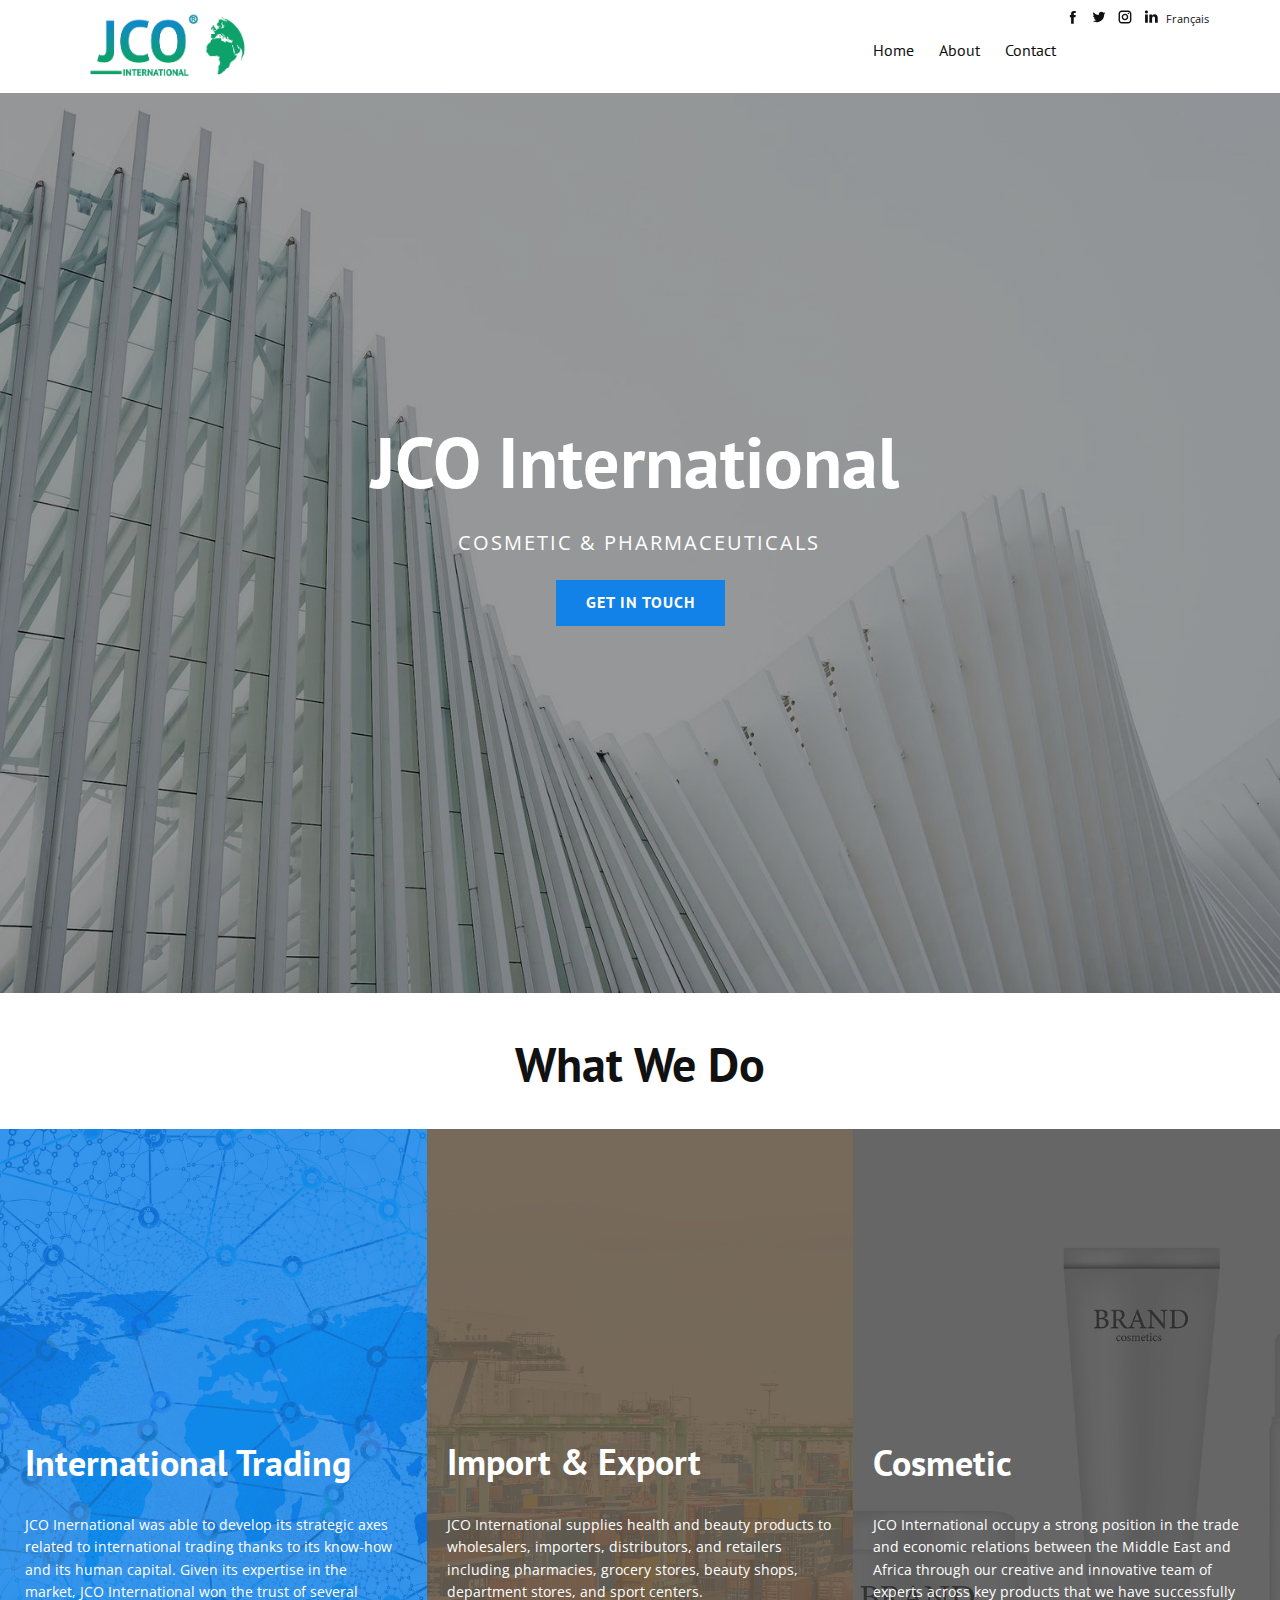
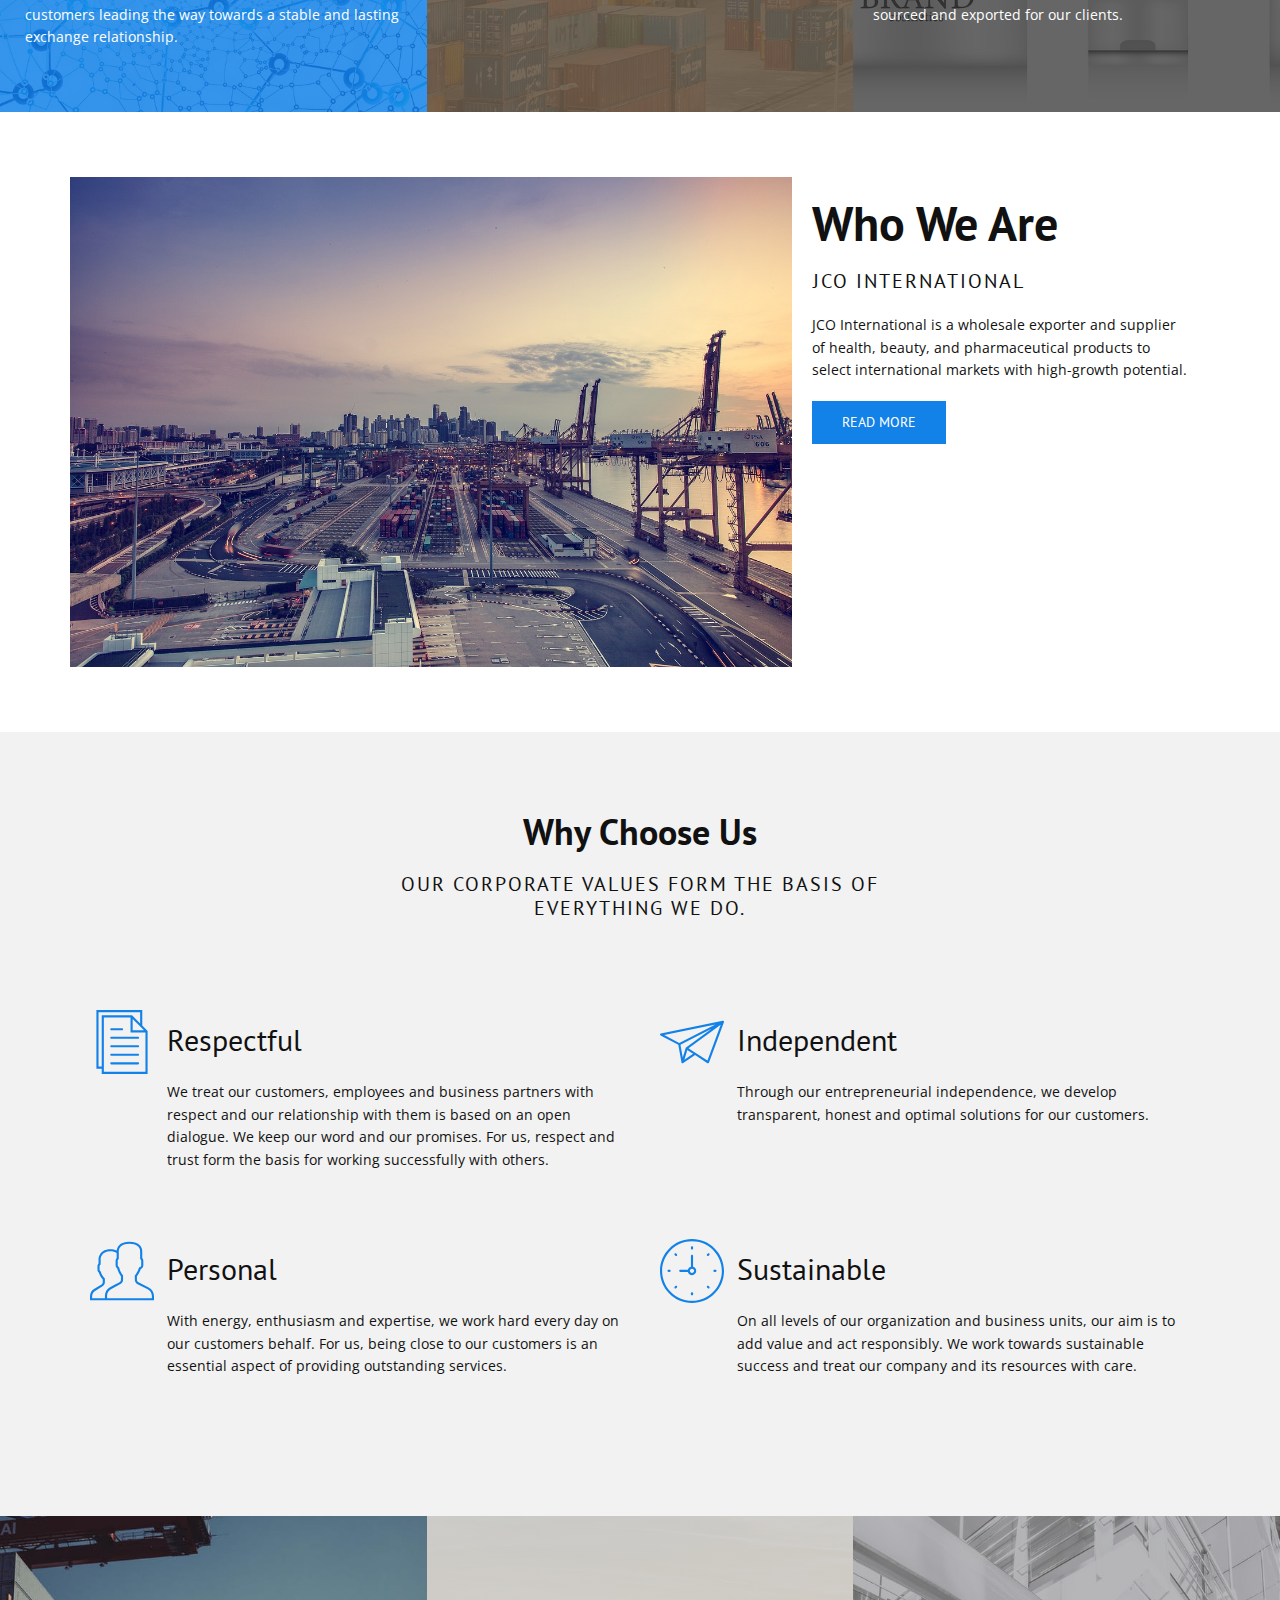
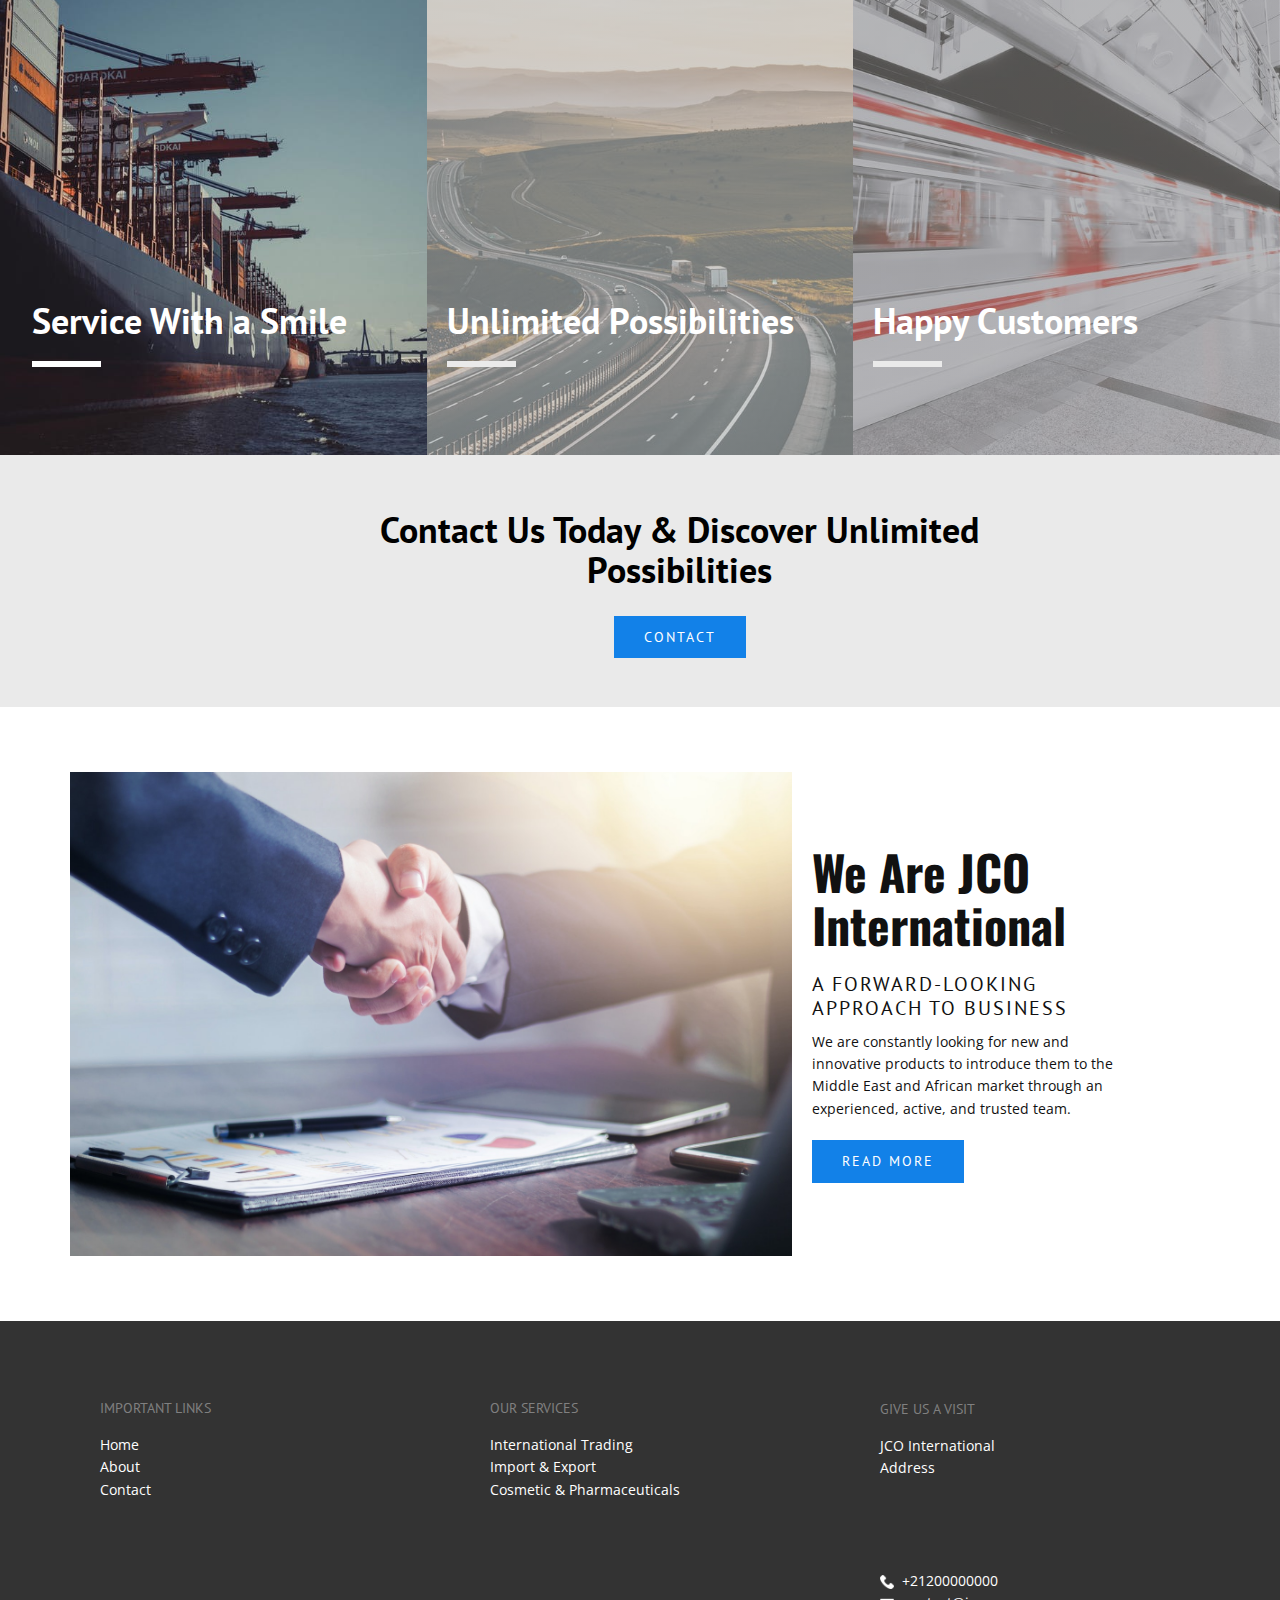
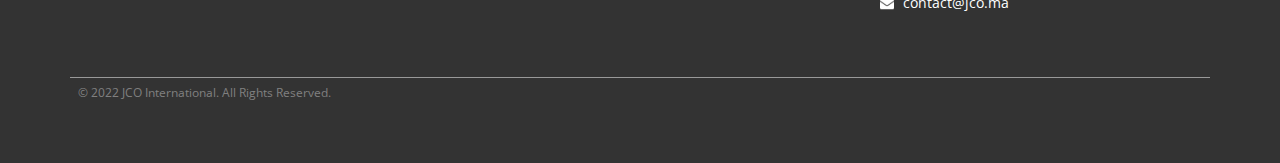
==== commit 5c625af3: "Update Header" ====
--- a/index.html
+++ b/index.html
@@ -34,7 +34,7 @@
     <meta property="og:description" content="">
     <meta property="og:type" content="website">
   </head>
-  <body data-home-page="index.html" data-home-page-title="index" class="u-body u-xl-mode"><header class="u-clearfix u-header u-sticky u-white u-header" id="sec-abe6"><div class="u-clearfix u-sheet u-valign-middle u-sheet-1">
+  <body data-home-page="index.html" data-home-page-title="index" class="u-body u-xl-mode"><header class="u-clearfix u-header u-white u-header" id="sec-abe6"><div class="u-clearfix u-sheet u-valign-middle u-sheet-1">
         <div class="u-social-icons u-spacing-10 u-social-icons-1">
           <a class="u-social-url" target="_blank" href=""><span class="u-icon u-icon-circle u-social-facebook u-social-icon u-icon-1"><svg class="u-svg-link" preserveAspectRatio="xMidYMin slice" viewBox="0 0 112.2 112.2"><use xmlns:xlink="http://www.w3.org/1999/xlink" xlink:href="#svg-a8d7"></use></svg><svg x="0px" y="0px" viewBox="0 0 112.2 112.2" enable-background="new 0 0 112.2 112.2" xml:space="preserve" id="svg-a8d7" class="u-svg-content"><path d="M75.5,28.8H65.4c-1.5,0-4,0.9-4,4.3v9.4h13.9l-1.5,15.8H61.4v45.1H42.8V58.3h-8.8V42.4h8.8V32.2 c0-7.4,3.4-18.8,18.8-18.8h13.8v15.4H75.5z"></path></svg></span>
           </a>
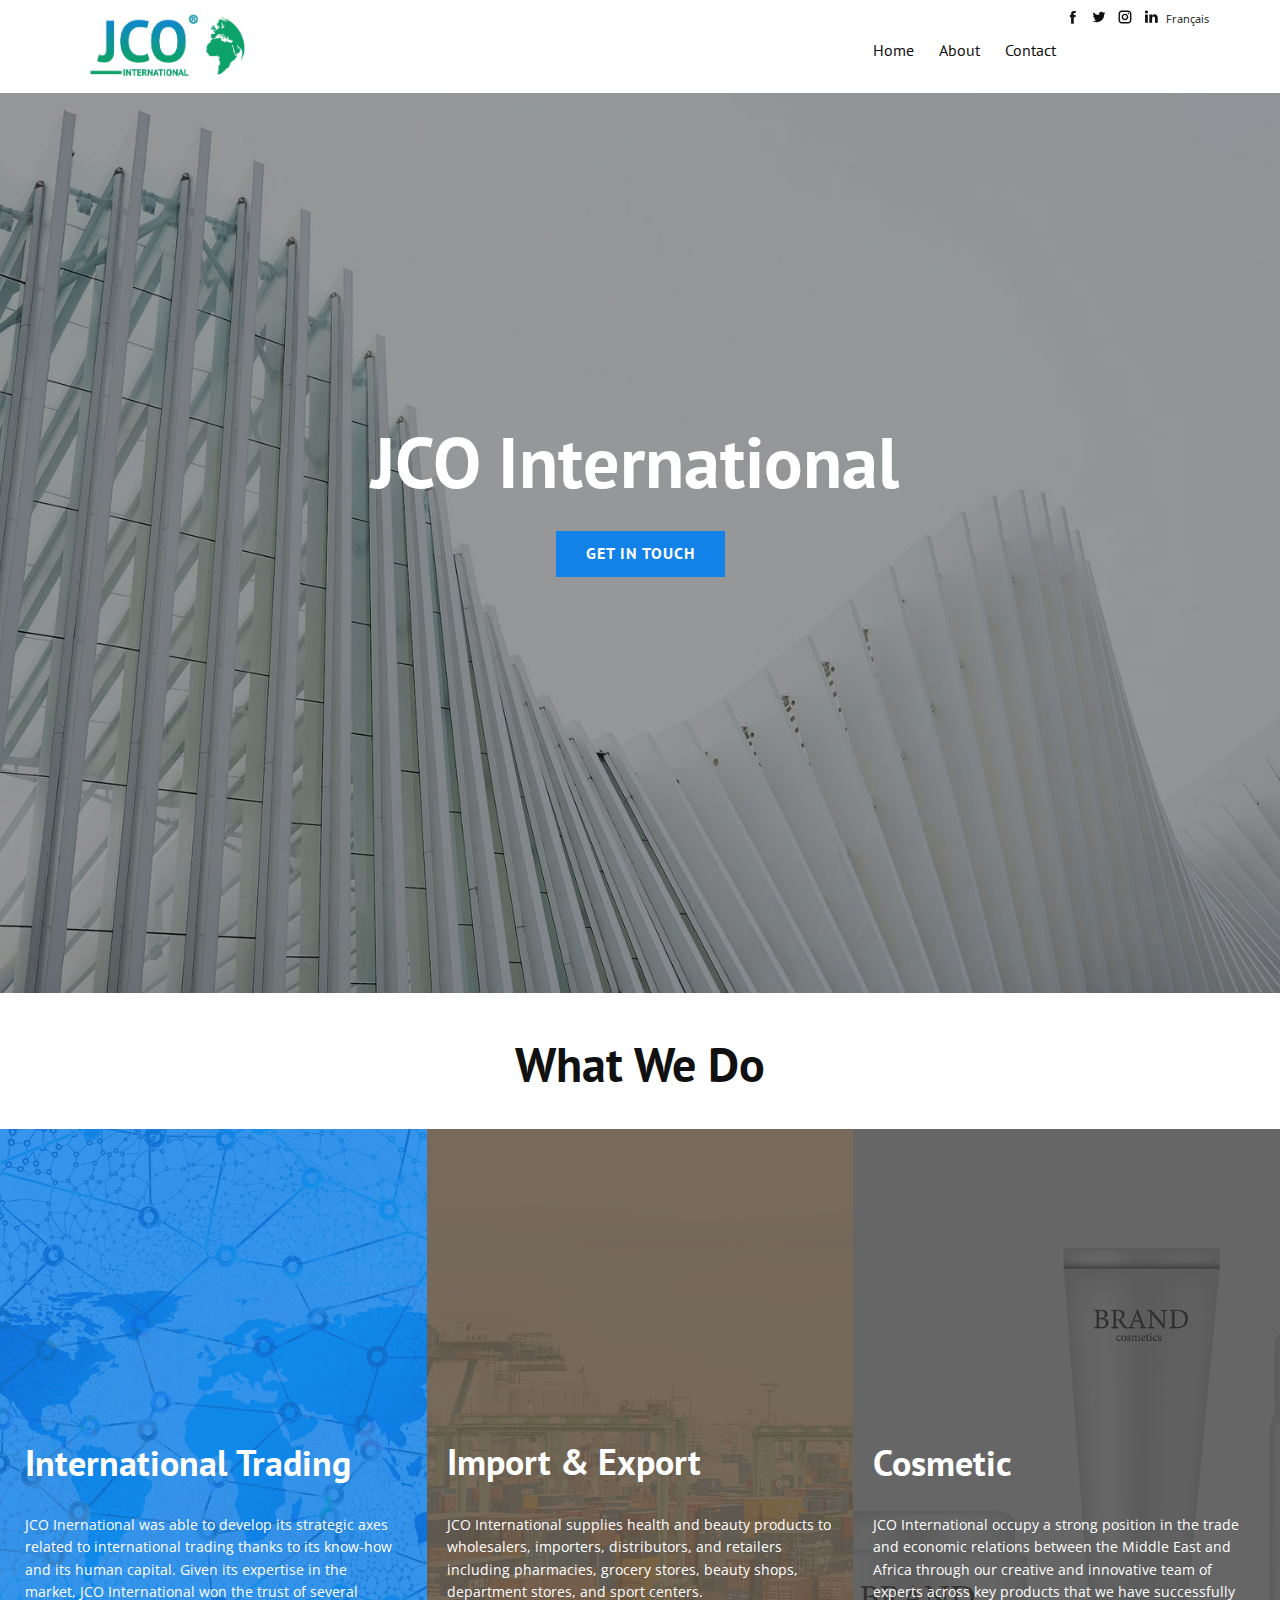
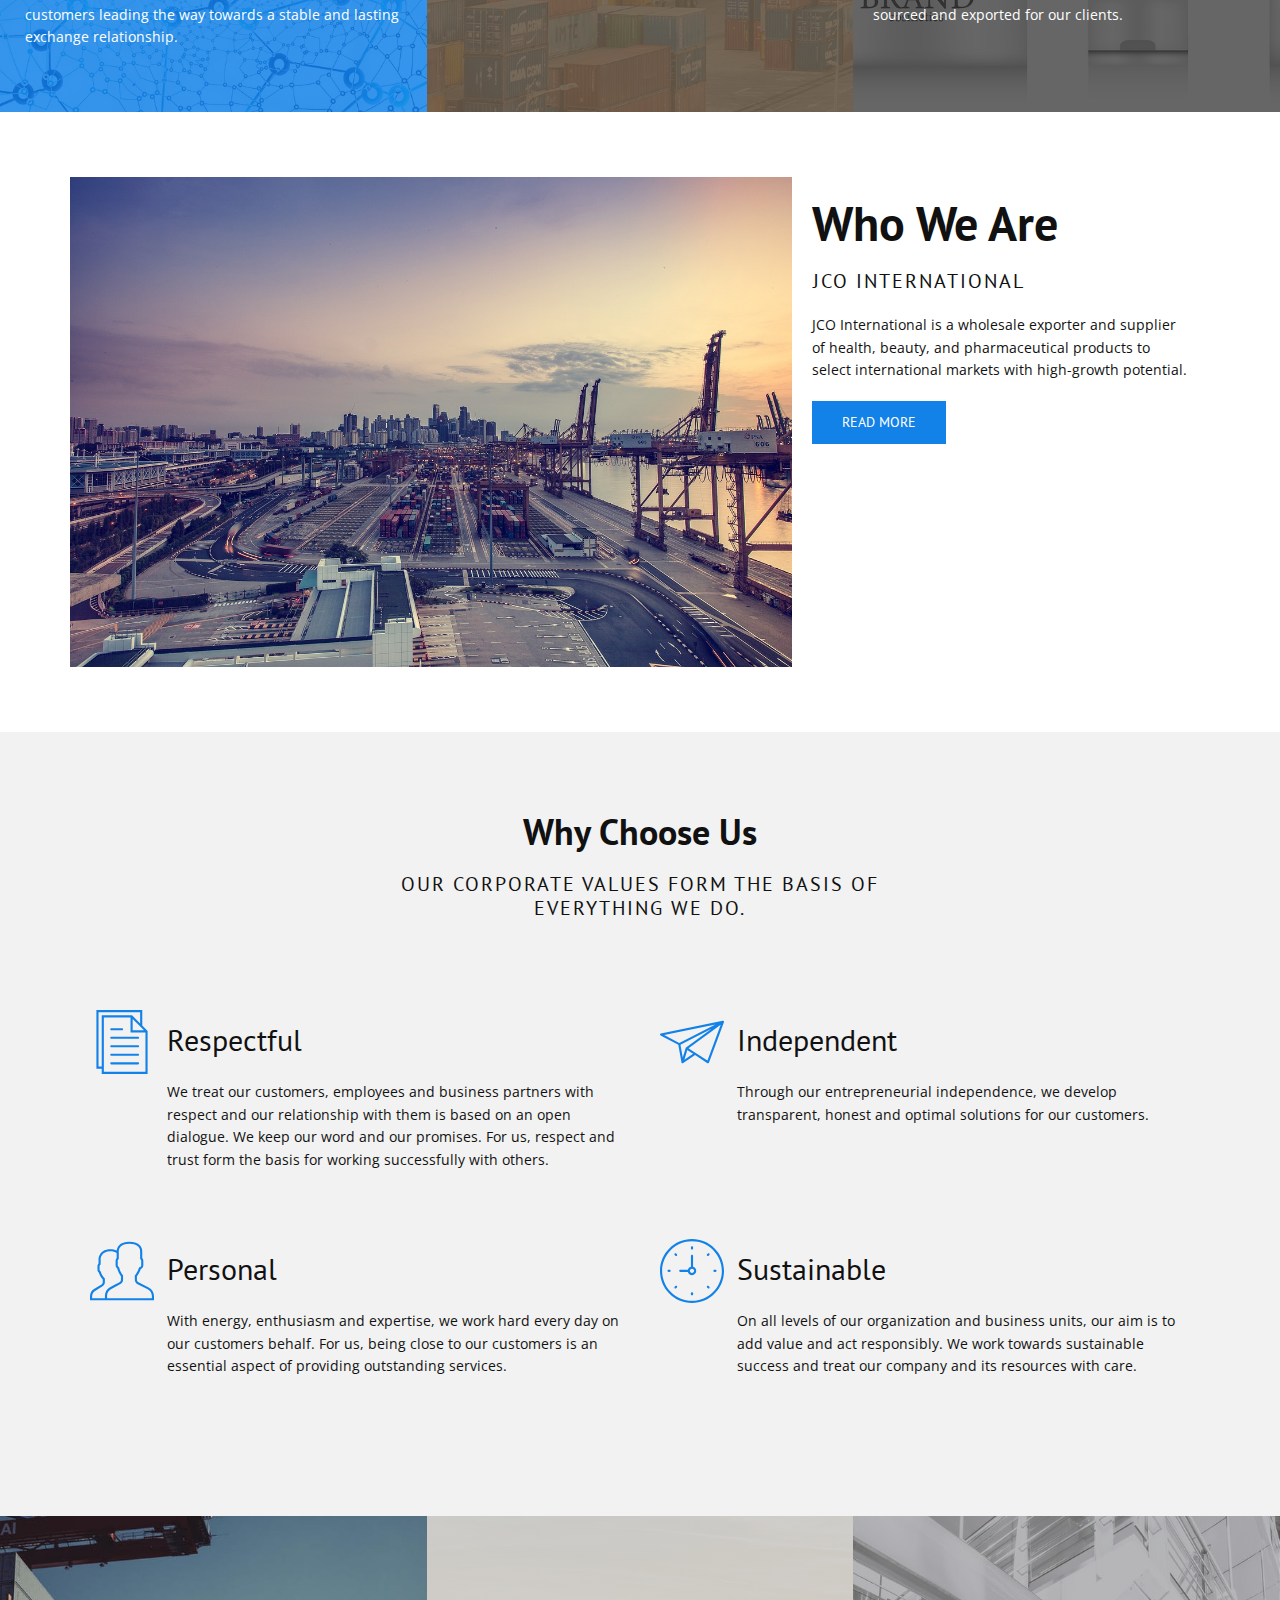
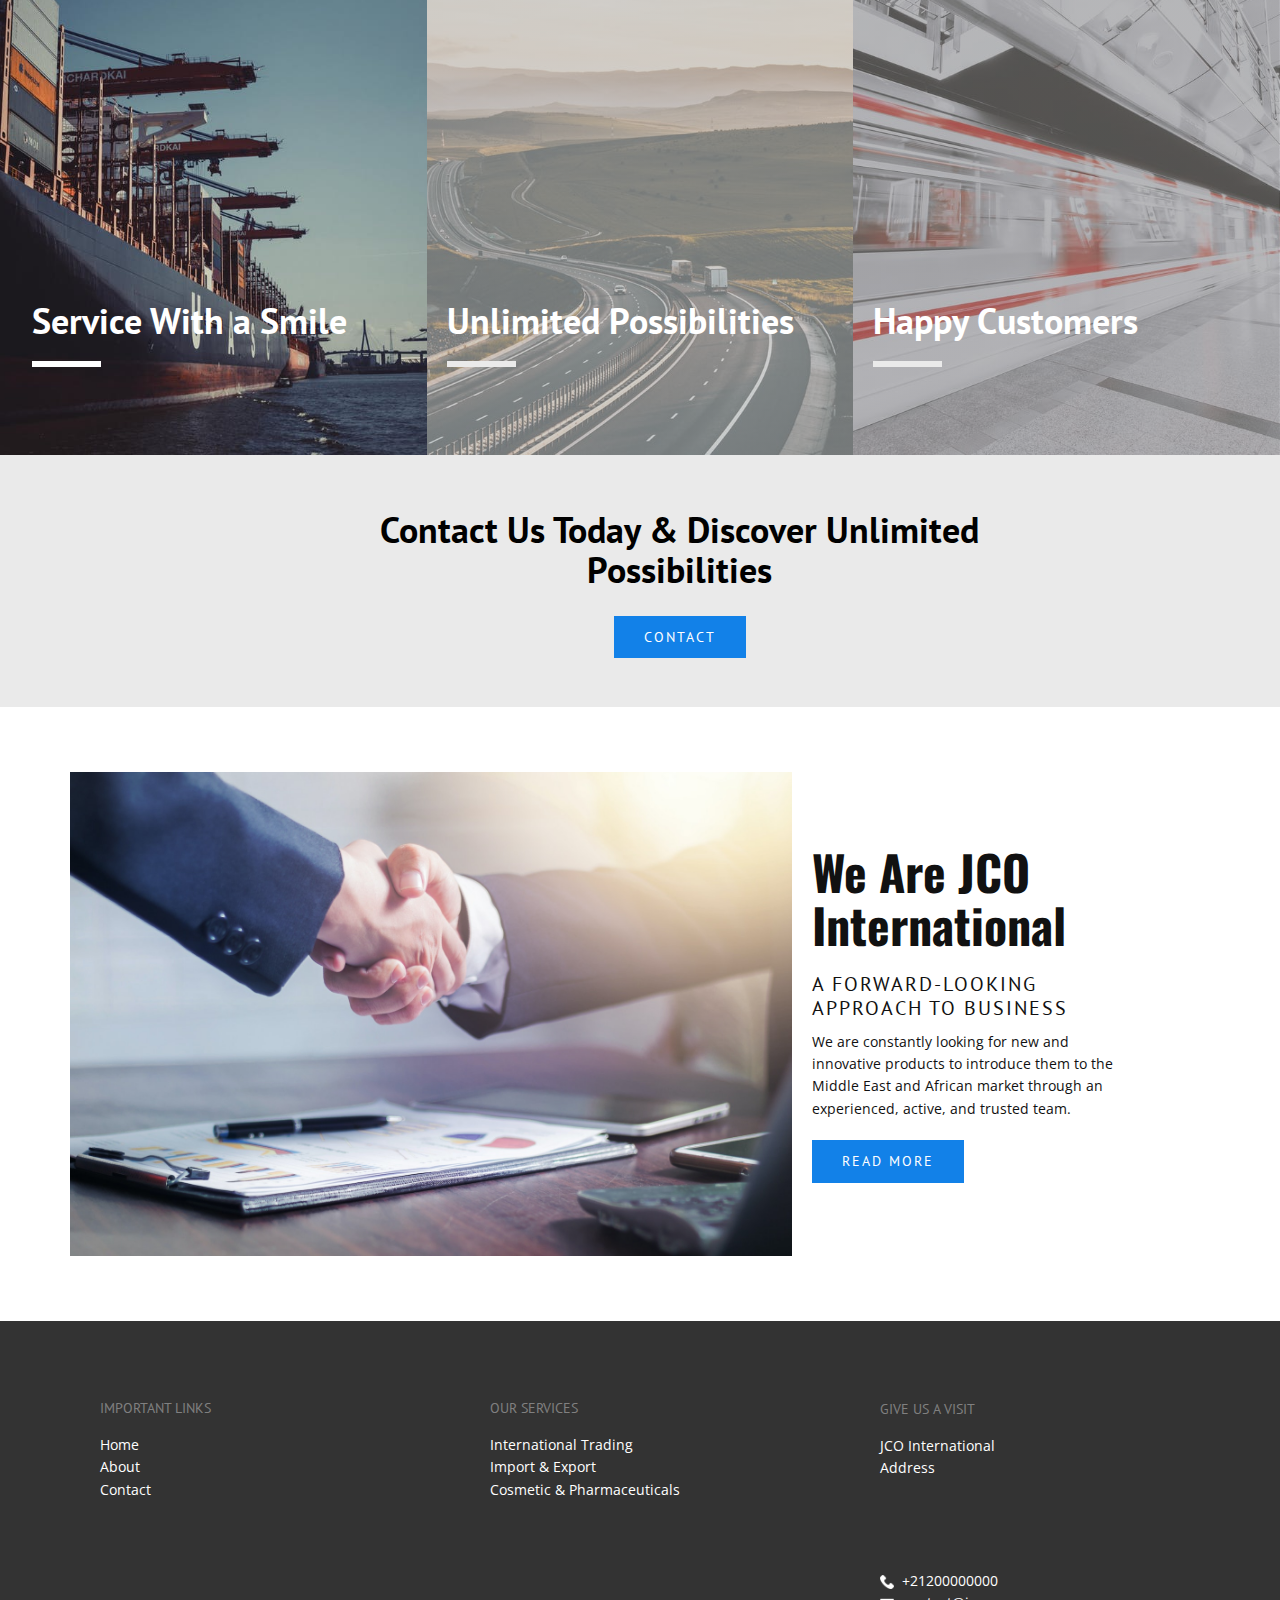
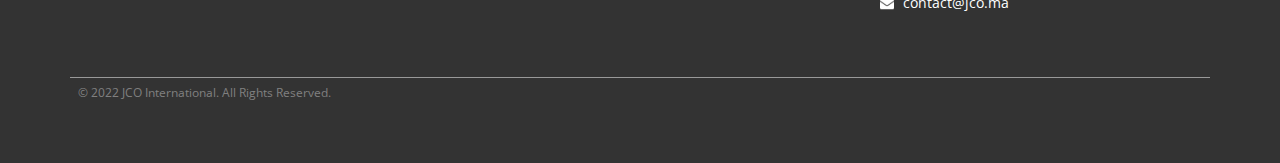
==== commit 51b3cc44: "Update home page" ====
--- a/index.html
+++ b/index.html
@@ -13,7 +13,7 @@
     <script class="u-script" type="text/javascript" src="nicepage.js" defer=""></script>
     <link rel="icon" href="images/favicon.ico">
     <link id="u-theme-google-font" rel="stylesheet" href="https://fonts.googleapis.com/css?family=PT+Sans:400,400i,700,700i|Open+Sans:300,300i,400,400i,500,500i,600,600i,700,700i,800,800i">
-    <link id="u-page-google-font" rel="stylesheet" href="https://fonts.googleapis.com/css?family=PT+Sans:400,400i,700,700i|Open+Sans:300,300i,400,400i,500,500i,600,600i,700,700i,800,800i|Oswald:200,300,400,500,600,700">
+    <link id="u-page-google-font" rel="stylesheet" href="https://fonts.googleapis.com/css?family=PT+Sans:400,400i,700,700i|Oswald:200,300,400,500,600,700">
     
     
     
@@ -84,7 +84,6 @@
         <div class="u-align-center-xs u-align-left-lg u-align-left-md u-align-left-sm u-align-left-xl u-container-style u-expanded-width-sm u-expanded-width-xs u-group u-group-1">
           <div class="u-container-layout u-container-layout-1">
             <h1 class="u-custom-font u-font-pt-sans u-text u-title u-text-1">JCO International</h1>
-            <h4 class="u-custom-font u-font-open-sans u-text u-text-2"> Cosmetic &amp; Pharmaceuticals</h4>
             <a href="contact.html" data-page-id="67219353" class="u-btn u-button-style u-custom-font u-font-pt-sans u-hover-palette-1-dark-1 u-palette-1-base u-btn-1">Get in touch</a>
           </div>
         </div>
--- a/index.css
+++ b/index.css
@@ -25,20 +25,12 @@
   margin: 39px auto 0;
 }
 
-.u-section-1 .u-text-2 {
-  text-transform: uppercase;
-  letter-spacing: 2px;
-  font-size: 1.25rem;
-  width: 364px;
-  margin: 30px auto 0;
-}
-
 .u-section-1 .u-btn-1 {
   border-style: none;
   text-transform: uppercase;
   letter-spacing: 1px;
   font-weight: 700;
-  margin: 25px auto 0;
+  margin: 30px auto 0;
 }
 
 @media (max-width: 1199px) {
@@ -56,12 +48,8 @@
     margin-top: 55px;
   }
 
-  .u-section-1 .u-text-2 {
+  .u-section-1 .u-btn-1 {
     margin-top: 20px;
-  }
-
-  .u-section-1 .u-btn-1 {
-    margin-top: 35px;
   }
 }
 
@@ -79,14 +67,8 @@
     margin-top: 148px;
   }
 
-  .u-section-1 .u-text-2 {
-    font-size: 1.125rem;
-    width: 334px;
+  .u-section-1 .u-btn-1 {
     margin-top: 29px;
-  }
-
-  .u-section-1 .u-btn-1 {
-    margin-top: 53px;
   }
 }
 
@@ -96,13 +78,8 @@
     margin-top: 41px;
   }
 
-  .u-section-1 .u-text-2 {
-    width: 316px;
+  .u-section-1 .u-btn-1 {
     margin-top: 30px;
-  }
-
-  .u-section-1 .u-btn-1 {
-    margin-top: 58px;
   }
 } .u-section-2 {
   min-height: 719px;
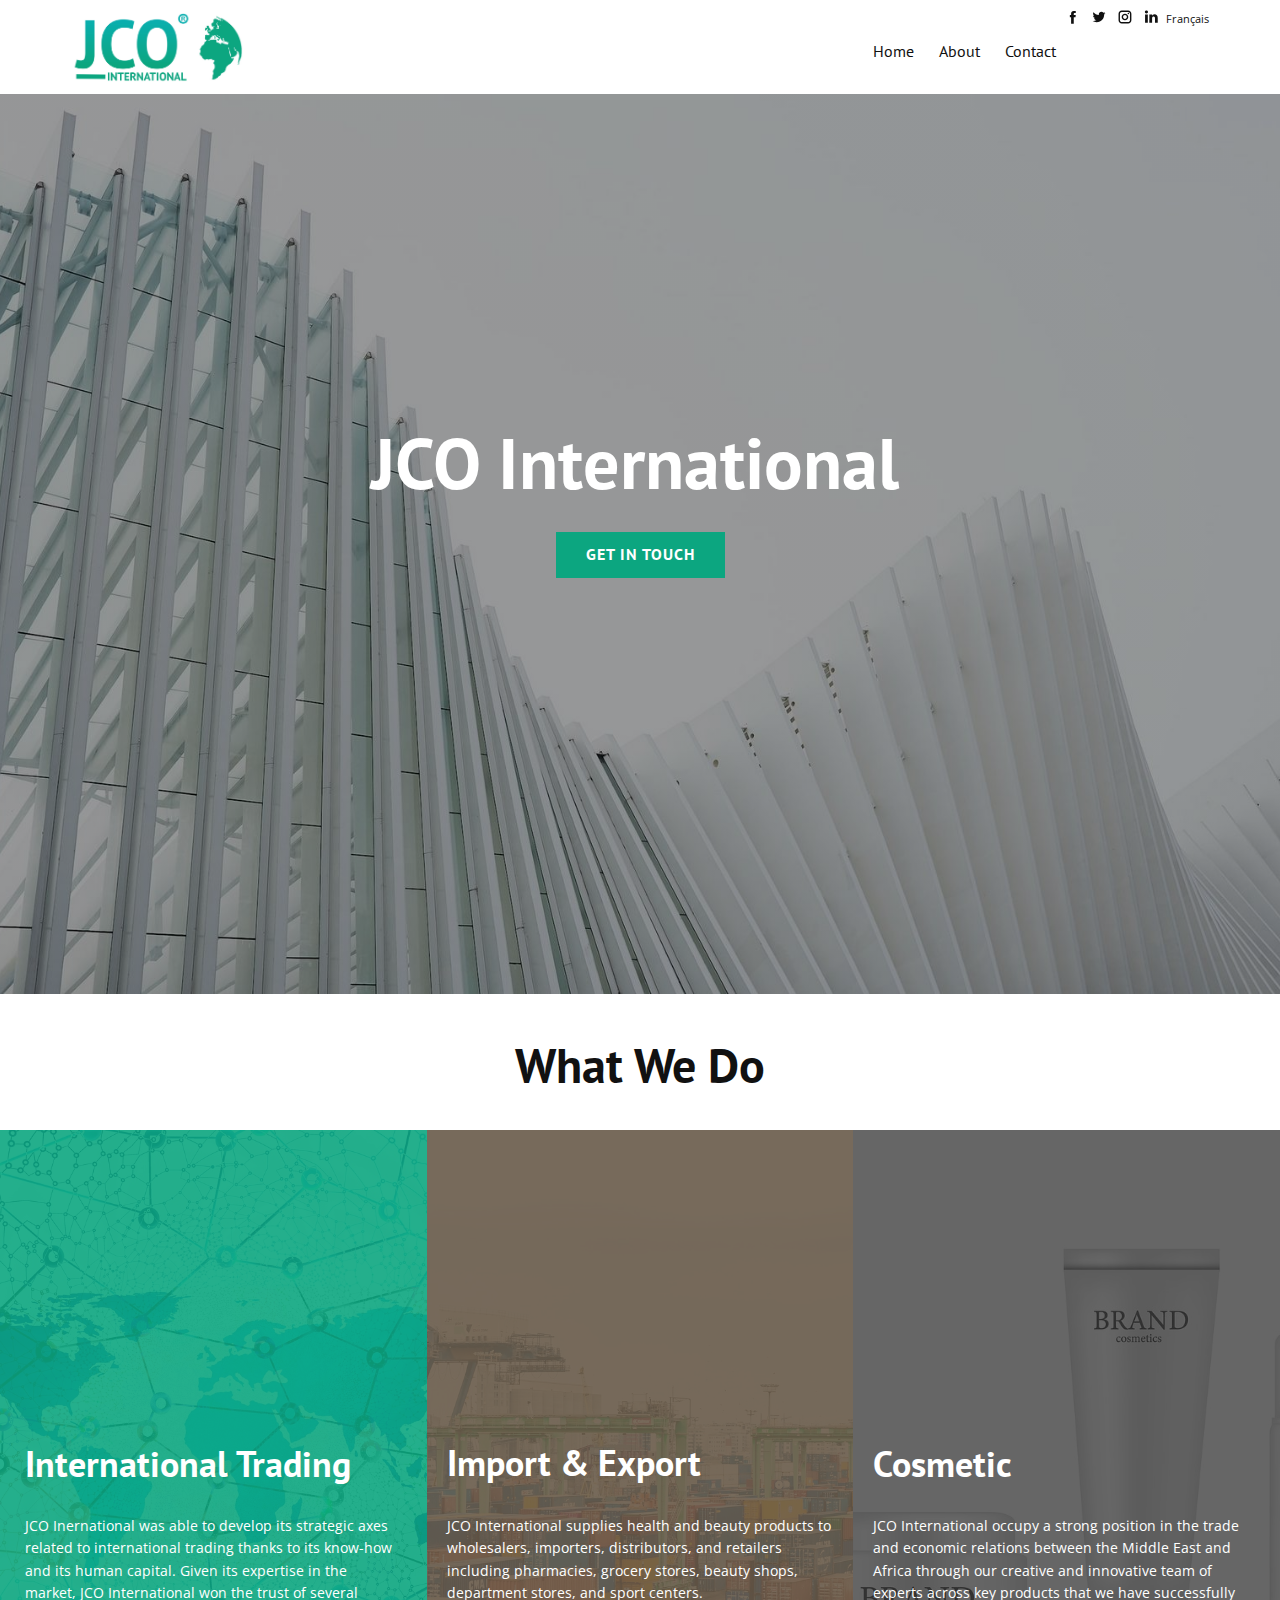
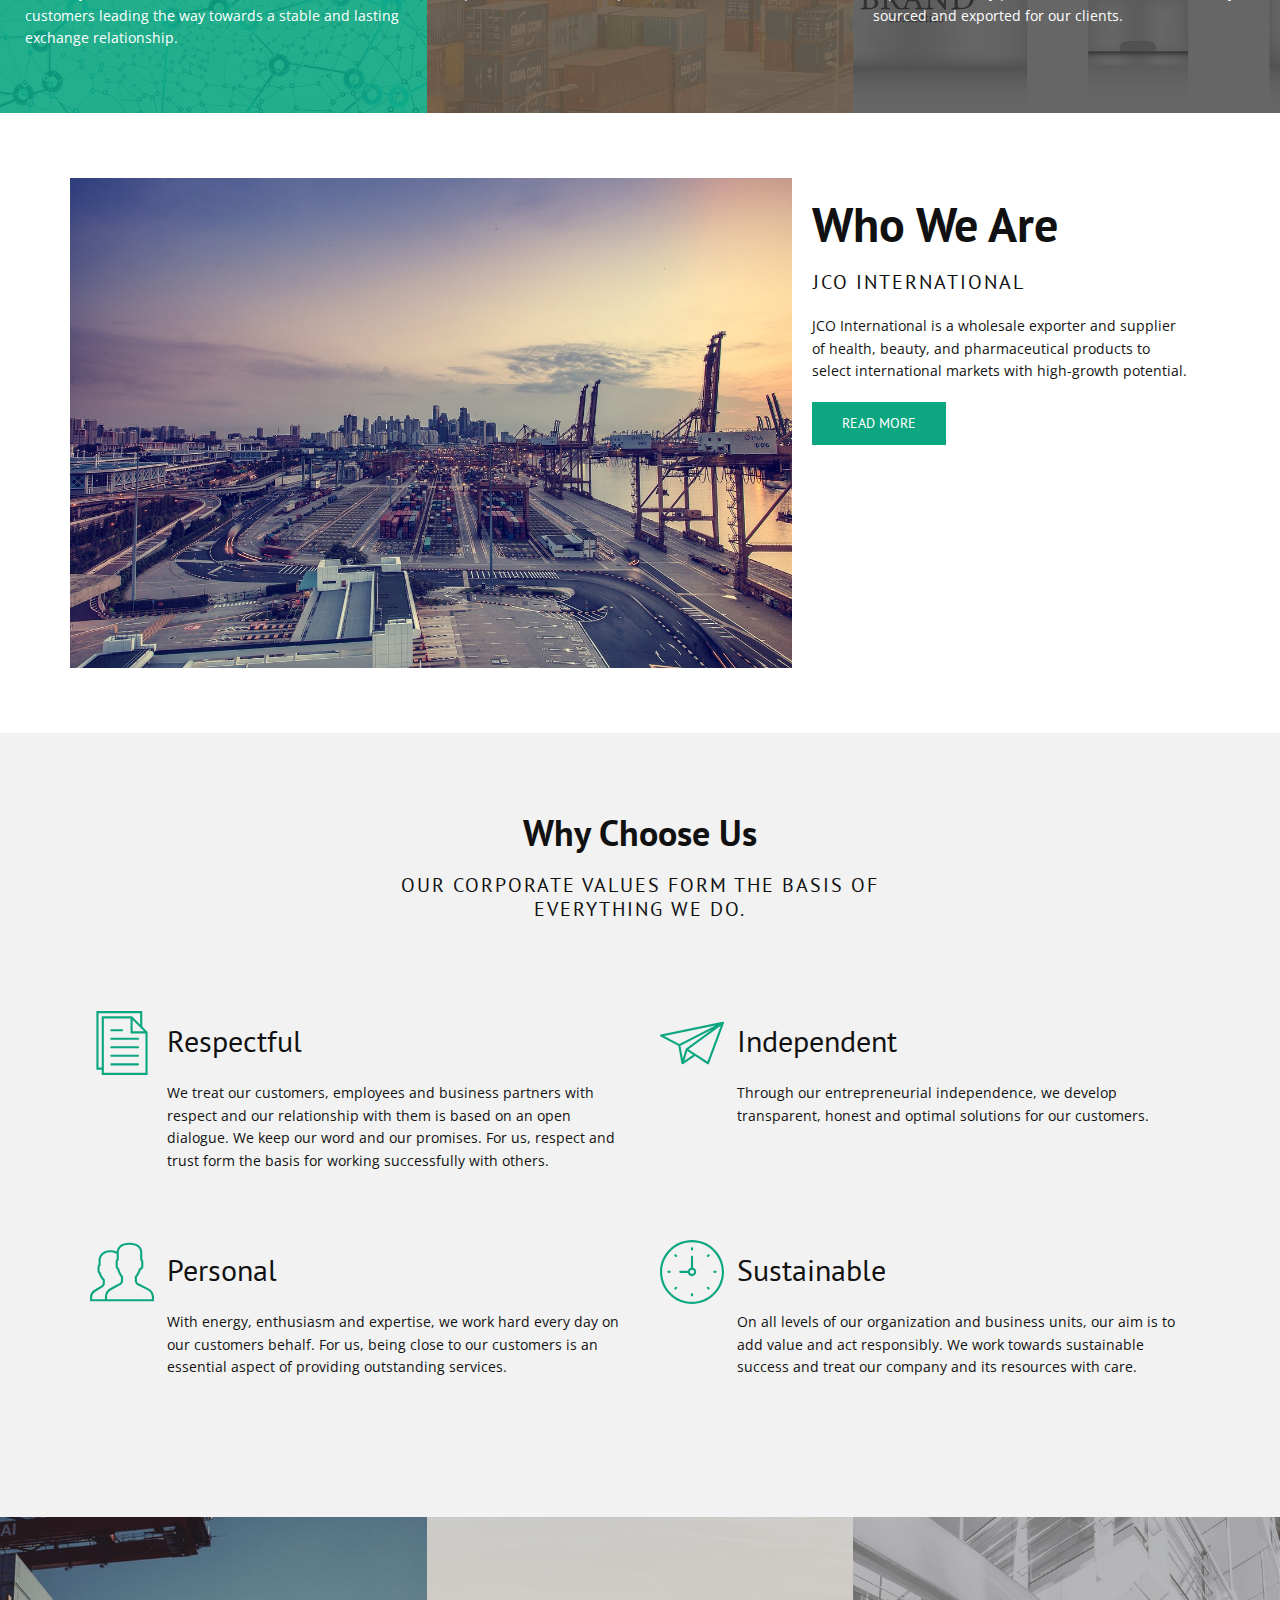
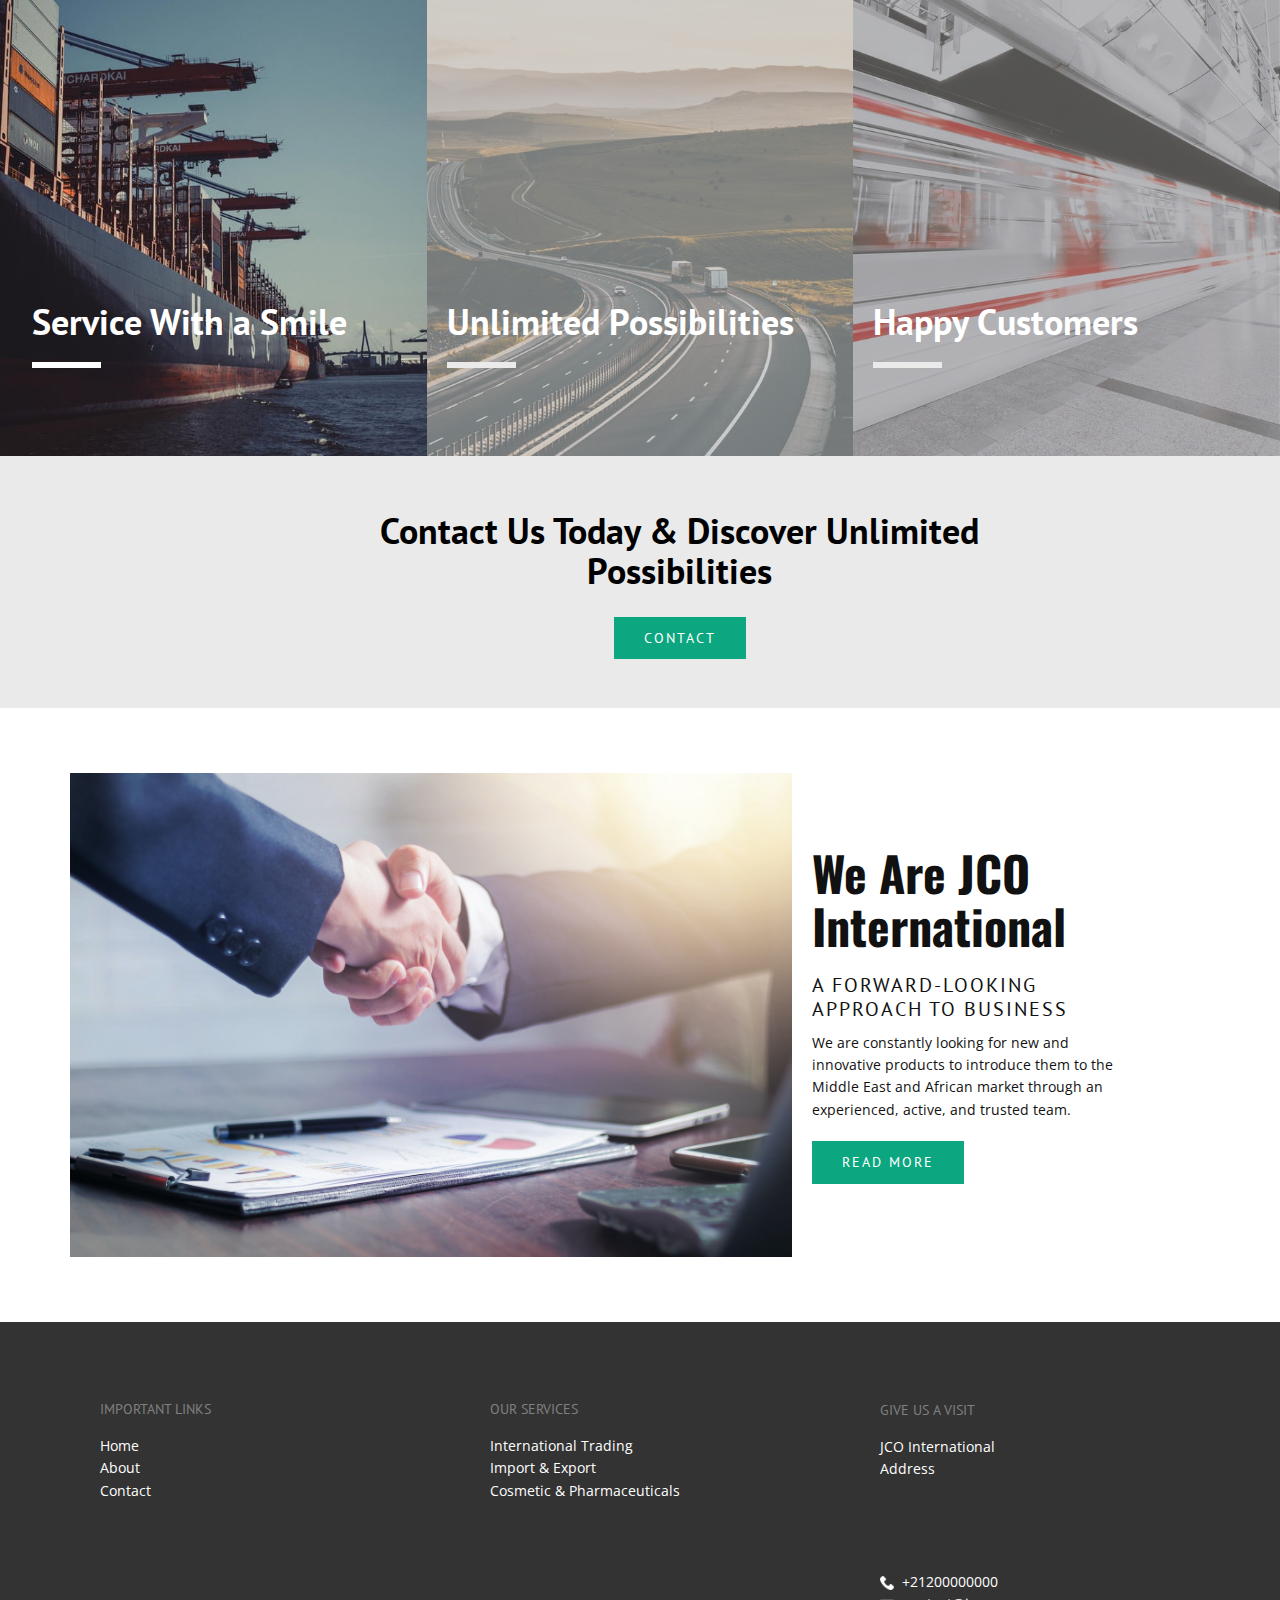
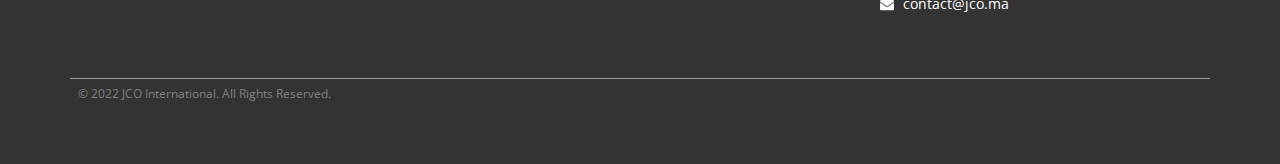
==== commit b4364948: "Update logo" ====
--- a/index.html
+++ b/index.html
@@ -26,10 +26,10 @@
 		"@context": "http://schema.org",
 		"@type": "Organization",
 		"name": "jco-ma",
-		"logo": "images/logo-globe-blue-green-gradient-hd.jpg",
+		"logo": "images/logo-globe-blue-green-gradient-hd-2.jpg",
 		"sameAs": []
 }</script>
-    <meta name="theme-color" content="#1281e8">
+    <meta name="theme-color" content="#0ca680">
     <meta property="og:title" content="JCO International">
     <meta property="og:description" content="">
     <meta property="og:type" content="website">
@@ -46,8 +46,8 @@
           </a>
         </div>
         <a href="/" class="u-active-none u-border-none u-btn u-button-link u-button-style u-hover-none u-none u-btn-1">Français</a>
-        <a href="/" class="u-image u-logo u-image-1" data-image-width="1685" data-image-height="687" title="JCO International">
-          <img src="images/logo-globe-blue-green-gradient-hd.jpg" class="u-logo-image u-logo-image-1">
+        <a href="/" class="u-image u-logo u-image-1" data-image-width="1490" data-image-height="633" title="JCO International">
+          <img src="images/logo-globe-blue-green-gradient-hd-2.jpg" class="u-logo-image u-logo-image-1">
         </a>
         <nav class="u-align-left u-menu u-menu-dropdown u-offcanvas u-menu-1">
           <div class="menu-collapse u-custom-font u-font-pt-sans" style="">
@@ -96,7 +96,7 @@
           <div class="u-layout-row">
             <div class="u-align-left u-container-style u-image u-layout-cell u-left-cell u-size-20 u-size-20-md u-image-1" data-image-width="1280" data-image-height="853">
               <div class="u-container-layout u-container-layout-1">
-                <div class="u-expanded u-opacity u-opacity-85 u-palette-1-base u-shape u-shape-rectangle u-shape-1"></div>
+                <div class="u-expanded u-opacity u-opacity-90 u-palette-1-base u-shape u-shape-rectangle u-shape-1"></div>
                 <h2 class="u-text u-text-body-alt-color u-text-2">International Trading</h2>
                 <p class="u-text u-text-body-alt-color u-text-3"> JCO Inernational was able to develop its strategic axes related to international trading thanks to its know-how and its human capital. Given its expertise in the market, JCO International won the trust of several customers leading the way towards a stable and lasting exchange relationship.</p>
               </div>
@@ -308,9 +308,9 @@
                     </div><!--/block-->
                   </div><!--/position-->
                   <div class="u-clearfix u-group-elements u-group-elements-1">
-                    <p class="u-text u-text-7"> +21200000000</p><span class="u-align-left u-file-icon u-icon u-text-white u-icon-1"><img src="images/3.png" alt=""></span>
-                  </div>
-                  <p class="u-text u-text-default u-text-8"> contact@jco.ma</p><span class="u-file-icon u-icon u-text-white u-icon-2"><img src="images/4.png" alt=""></span>
+                    <p class="u-text u-text-7"> +21200000000</p><span class="u-align-left u-file-icon u-icon u-text-white u-icon-1"><img src="images/1.png" alt=""></span>
+                  </div>
+                  <p class="u-text u-text-default u-text-8"> contact@jco.ma</p><span class="u-file-icon u-icon u-text-white u-icon-2"><img src="images/2.png" alt=""></span>
                 </div>
               </div>
             </div>
--- a/nicepage.css
+++ b/nicepage.css
@@ -21416,12 +21416,12 @@
 .u-container-layout.u-container-layout.u-color-1-dark-3:before,
 .u-table-alt-color-1-dark-3 tr:nth-child(even) {
   color: #ffffff;
-  background-color: #292e33;
+  background-color: #293330;
 }
 .u-button-style.u-color-1-dark-3,
 .u-button-style.u-color-1-dark-3[class*="u-border-"] {
   color: #ffffff !important;
-  background-color: #292e33 !important;
+  background-color: #293330 !important;
 }
 .u-button-style.u-color-1-dark-3:hover,
 .u-button-style.u-color-1-dark-3[class*="u-border-"]:hover,
@@ -21434,7 +21434,7 @@
 li.active > .u-button-style.u-button-style.u-color-1-dark-3,
 li.active > .u-button-style.u-button-style.u-color-1-dark-3[class*="u-border-"] {
   color: #ffffff !important;
-  background-color: #25292e !important;
+  background-color: #252e2b !important;
 }
 .u-hover-color-1-dark-3:hover,
 .u-hover-color-1-dark-3[class*="u-border-"]:hover,
@@ -21457,10 +21457,10 @@
 li.active > a.u-button-style.u-button-style.u-active-color-1-dark-3,
 li.active > a.u-button-style.u-button-style.u-active-color-1-dark-3[class*="u-border-"] {
   color: #ffffff !important;
-  background-color: #292e33 !important;
+  background-color: #293330 !important;
 }
 a.u-link.u-hover-color-1-dark-3:hover {
-  color: #292e33 !important;
+  color: #293330 !important;
 }
 .u-color-1-dark-2,
 .u-body.u-color-1-dark-2,
@@ -21469,12 +21469,12 @@
 .u-container-layout.u-container-layout.u-color-1-dark-2:before,
 .u-table-alt-color-1-dark-2 tr:nth-child(even) {
   color: #ffffff;
-  background-color: #3e586f;
+  background-color: #2f6d5d;
 }
 .u-button-style.u-color-1-dark-2,
 .u-button-style.u-color-1-dark-2[class*="u-border-"] {
   color: #ffffff !important;
-  background-color: #3e586f !important;
+  background-color: #2f6d5d !important;
 }
 .u-button-style.u-color-1-dark-2:hover,
 .u-button-style.u-color-1-dark-2[class*="u-border-"]:hover,
@@ -21487,7 +21487,7 @@
 li.active > .u-button-style.u-button-style.u-color-1-dark-2,
 li.active > .u-button-style.u-button-style.u-color-1-dark-2[class*="u-border-"] {
   color: #ffffff !important;
-  background-color: #384f64 !important;
+  background-color: #2a6254 !important;
 }
 .u-hover-color-1-dark-2:hover,
 .u-hover-color-1-dark-2[class*="u-border-"]:hover,
@@ -21510,10 +21510,10 @@
 li.active > a.u-button-style.u-button-style.u-active-color-1-dark-2,
 li.active > a.u-button-style.u-button-style.u-active-color-1-dark-2[class*="u-border-"] {
   color: #ffffff !important;
-  background-color: #3e586f !important;
+  background-color: #2f6d5d !important;
 }
 a.u-link.u-hover-color-1-dark-2:hover {
-  color: #3e586f !important;
+  color: #2f6d5d !important;
 }
 .u-color-1-dark-1,
 .u-body.u-color-1-dark-1,
@@ -21522,12 +21522,12 @@
 .u-container-layout.u-container-layout.u-color-1-dark-1:before,
 .u-table-alt-color-1-dark-1 tr:nth-child(even) {
   color: #ffffff;
-  background-color: #3773ac;
+  background-color: #0ca680;
 }
 .u-button-style.u-color-1-dark-1,
 .u-button-style.u-color-1-dark-1[class*="u-border-"] {
   color: #ffffff !important;
-  background-color: #3773ac !important;
+  background-color: #0ca680 !important;
 }
 .u-button-style.u-color-1-dark-1:hover,
 .u-button-style.u-color-1-dark-1[class*="u-border-"]:hover,
@@ -21540,7 +21540,7 @@
 li.active > .u-button-style.u-button-style.u-color-1-dark-1,
 li.active > .u-button-style.u-button-style.u-color-1-dark-1[class*="u-border-"] {
   color: #ffffff !important;
-  background-color: #31679b !important;
+  background-color: #0b9573 !important;
 }
 .u-hover-color-1-dark-1:hover,
 .u-hover-color-1-dark-1[class*="u-border-"]:hover,
@@ -21563,10 +21563,10 @@
 li.active > a.u-button-style.u-button-style.u-active-color-1-dark-1,
 li.active > a.u-button-style.u-button-style.u-active-color-1-dark-1[class*="u-border-"] {
   color: #ffffff !important;
-  background-color: #3773ac !important;
+  background-color: #0ca680 !important;
 }
 a.u-link.u-hover-color-1-dark-1:hover {
-  color: #3773ac !important;
+  color: #0ca680 !important;
 }
 .u-color-1,
 .u-body.u-color-1,
@@ -21574,13 +21574,13 @@
 .u-container-style.u-color-1:before,
 .u-container-layout.u-container-layout.u-color-1:before,
 .u-table-alt-color-1 tr:nth-child(even) {
-  color: #ffffff;
-  background-color: #1281e8;
+  color: #111111;
+  background-color: #29f0bf;
 }
 .u-button-style.u-color-1,
 .u-button-style.u-color-1[class*="u-border-"] {
-  color: #ffffff !important;
-  background-color: #1281e8 !important;
+  color: #111111 !important;
+  background-color: #29f0bf !important;
 }
 .u-button-style.u-color-1:hover,
 .u-button-style.u-color-1[class*="u-border-"]:hover,
@@ -21592,8 +21592,8 @@
 .u-button-style.u-button-style.u-color-1[class*="u-border-"].active,
 li.active > .u-button-style.u-button-style.u-color-1,
 li.active > .u-button-style.u-button-style.u-color-1[class*="u-border-"] {
-  color: #ffffff !important;
-  background-color: #1074d1 !important;
+  color: #111111 !important;
+  background-color: #11ecb6 !important;
 }
 .u-hover-color-1:hover,
 .u-hover-color-1[class*="u-border-"]:hover,
@@ -21615,11 +21615,11 @@
 a.u-button-style.u-button-style.active > .u-active-color-1[class*="u-border-"],
 li.active > a.u-button-style.u-button-style.u-active-color-1,
 li.active > a.u-button-style.u-button-style.u-active-color-1[class*="u-border-"] {
-  color: #ffffff !important;
-  background-color: #1281e8 !important;
+  color: #111111 !important;
+  background-color: #29f0bf !important;
 }
 a.u-link.u-hover-color-1:hover {
-  color: #1281e8 !important;
+  color: #29f0bf !important;
 }
 .u-color-1-light-1,
 .u-body.u-color-1-light-1,
@@ -21627,13 +21627,13 @@
 .u-container-style.u-color-1-light-1:before,
 .u-container-layout.u-container-layout.u-color-1-light-1:before,
 .u-table-alt-color-1-light-1 tr:nth-child(even) {
-  color: #ffffff;
-  background-color: #55a5ef;
+  color: #111111;
+  background-color: #67f4d1;
 }
 .u-button-style.u-color-1-light-1,
 .u-button-style.u-color-1-light-1[class*="u-border-"] {
-  color: #ffffff !important;
-  background-color: #55a5ef !important;
+  color: #111111 !important;
+  background-color: #67f4d1 !important;
 }
 .u-button-style.u-color-1-light-1:hover,
 .u-button-style.u-color-1-light-1[class*="u-border-"]:hover,
@@ -21645,8 +21645,8 @@
 .u-button-style.u-button-style.u-color-1-light-1[class*="u-border-"].active,
 li.active > .u-button-style.u-button-style.u-color-1-light-1,
 li.active > .u-button-style.u-button-style.u-color-1-light-1[class*="u-border-"] {
-  color: #ffffff !important;
-  background-color: #3795ec !important;
+  color: #111111 !important;
+  background-color: #47f2c7 !important;
 }
 .u-hover-color-1-light-1:hover,
 .u-hover-color-1-light-1[class*="u-border-"]:hover,
@@ -21668,11 +21668,11 @@
 a.u-button-style.u-button-style.active > .u-active-color-1-light-1[class*="u-border-"],
 li.active > a.u-button-style.u-button-style.u-active-color-1-light-1,
 li.active > a.u-button-style.u-button-style.u-active-color-1-light-1[class*="u-border-"] {
-  color: #ffffff !important;
-  background-color: #55a5ef !important;
+  color: #111111 !important;
+  background-color: #67f4d1 !important;
 }
 a.u-link.u-hover-color-1-light-1:hover {
-  color: #55a5ef !important;
+  color: #67f4d1 !important;
 }
 .u-color-1-light-2,
 .u-body.u-color-1-light-2,
@@ -21681,12 +21681,12 @@
 .u-container-layout.u-container-layout.u-color-1-light-2:before,
 .u-table-alt-color-1-light-2 tr:nth-child(even) {
   color: #111111;
-  background-color: #9bcaf6;
+  background-color: #a7f9e5;
 }
 .u-button-style.u-color-1-light-2,
 .u-button-style.u-color-1-light-2[class*="u-border-"] {
   color: #111111 !important;
-  background-color: #9bcaf6 !important;
+  background-color: #a7f9e5 !important;
 }
 .u-button-style.u-color-1-light-2:hover,
 .u-button-style.u-color-1-light-2[class*="u-border-"]:hover,
@@ -21699,7 +21699,7 @@
 li.active > .u-button-style.u-button-style.u-color-1-light-2,
 li.active > .u-button-style.u-button-style.u-color-1-light-2[class*="u-border-"] {
   color: #111111 !important;
-  background-color: #76b7f3 !important;
+  background-color: #80f6d9 !important;
 }
 .u-hover-color-1-light-2:hover,
 .u-hover-color-1-light-2[class*="u-border-"]:hover,
@@ -21722,10 +21722,10 @@
 li.active > a.u-button-style.u-button-style.u-active-color-1-light-2,
 li.active > a.u-button-style.u-button-style.u-active-color-1-light-2[class*="u-border-"] {
   color: #111111 !important;
-  background-color: #9bcaf6 !important;
+  background-color: #a7f9e5 !important;
 }
 a.u-link.u-hover-color-1-light-2:hover {
-  color: #9bcaf6 !important;
+  color: #a7f9e5 !important;
 }
 .u-color-1-light-3,
 .u-body.u-color-1-light-3,
@@ -21734,12 +21734,12 @@
 .u-container-layout.u-container-layout.u-color-1-light-3:before,
 .u-table-alt-color-1-light-3 tr:nth-child(even) {
   color: #111111;
-  background-color: #e5f1fd;
+  background-color: #e8fdf8;
 }
 .u-button-style.u-color-1-light-3,
 .u-button-style.u-color-1-light-3[class*="u-border-"] {
   color: #111111 !important;
-  background-color: #e5f1fd !important;
+  background-color: #e8fdf8 !important;
 }
 .u-button-style.u-color-1-light-3:hover,
 .u-button-style.u-color-1-light-3[class*="u-border-"]:hover,
@@ -21752,7 +21752,7 @@
 li.active > .u-button-style.u-button-style.u-color-1-light-3,
 li.active > .u-button-style.u-button-style.u-color-1-light-3[class*="u-border-"] {
   color: #111111 !important;
-  background-color: #b8d9fa !important;
+  background-color: #bbf9ea !important;
 }
 .u-hover-color-1-light-3:hover,
 .u-hover-color-1-light-3[class*="u-border-"]:hover,
@@ -21775,10 +21775,10 @@
 li.active > a.u-button-style.u-button-style.u-active-color-1-light-3,
 li.active > a.u-button-style.u-button-style.u-active-color-1-light-3[class*="u-border-"] {
   color: #111111 !important;
-  background-color: #e5f1fd !important;
+  background-color: #e8fdf8 !important;
 }
 a.u-link.u-hover-color-1-light-3:hover {
-  color: #e5f1fd !important;
+  color: #e8fdf8 !important;
 }
 .u-color-1-base,
 .u-body.u-color-1-base,
@@ -21787,12 +21787,12 @@
 .u-container-layout.u-container-layout.u-color-1-base:before,
 .u-table-alt-color-1-base tr:nth-child(even) {
   color: #ffffff;
-  background-color: #1281e8;
+  background-color: #0ca680;
 }
 .u-button-style.u-color-1-base,
 .u-button-style.u-color-1-base[class*="u-border-"] {
   color: #ffffff !important;
-  background-color: #1281e8 !important;
+  background-color: #0ca680 !important;
 }
 .u-button-style.u-color-1-base:hover,
 .u-button-style.u-color-1-base[class*="u-border-"]:hover,
@@ -21805,7 +21805,7 @@
 li.active > .u-button-style.u-button-style.u-color-1-base,
 li.active > .u-button-style.u-button-style.u-color-1-base[class*="u-border-"] {
   color: #ffffff !important;
-  background-color: #1074d1 !important;
+  background-color: #0b9573 !important;
 }
 .u-hover-color-1-base:hover,
 .u-hover-color-1-base[class*="u-border-"]:hover,
@@ -21828,10 +21828,10 @@
 li.active > a.u-button-style.u-button-style.u-active-color-1-base,
 li.active > a.u-button-style.u-button-style.u-active-color-1-base[class*="u-border-"] {
   color: #ffffff !important;
-  background-color: #1281e8 !important;
+  background-color: #0ca680 !important;
 }
 a.u-link.u-hover-color-1-base:hover {
-  color: #1281e8 !important;
+  color: #0ca680 !important;
 }
 .u-color-2-dark-3,
 .u-body.u-color-2-dark-3,
@@ -23536,12 +23536,12 @@
 .u-container-layout.u-container-layout.u-palette-1-dark-3:before,
 .u-table-alt-palette-1-dark-3 tr:nth-child(even) {
   color: #ffffff;
-  background-color: #292e33;
+  background-color: #293330;
 }
 .u-button-style.u-palette-1-dark-3,
 .u-button-style.u-palette-1-dark-3[class*="u-border-"] {
   color: #ffffff !important;
-  background-color: #292e33 !important;
+  background-color: #293330 !important;
 }
 .u-button-style.u-palette-1-dark-3:hover,
 .u-button-style.u-palette-1-dark-3[class*="u-border-"]:hover,
@@ -23554,7 +23554,7 @@
 li.active > .u-button-style.u-button-style.u-palette-1-dark-3,
 li.active > .u-button-style.u-button-style.u-palette-1-dark-3[class*="u-border-"] {
   color: #ffffff !important;
-  background-color: #25292e !important;
+  background-color: #252e2b !important;
 }
 .u-hover-palette-1-dark-3:hover,
 .u-hover-palette-1-dark-3[class*="u-border-"]:hover,
@@ -23577,10 +23577,10 @@
 li.active > a.u-button-style.u-button-style.u-active-palette-1-dark-3,
 li.active > a.u-button-style.u-button-style.u-active-palette-1-dark-3[class*="u-border-"] {
   color: #ffffff !important;
-  background-color: #292e33 !important;
+  background-color: #293330 !important;
 }
 a.u-link.u-hover-palette-1-dark-3:hover {
-  color: #292e33 !important;
+  color: #293330 !important;
 }
 .u-palette-1-dark-2,
 .u-body.u-palette-1-dark-2,
@@ -23589,12 +23589,12 @@
 .u-container-layout.u-container-layout.u-palette-1-dark-2:before,
 .u-table-alt-palette-1-dark-2 tr:nth-child(even) {
   color: #ffffff;
-  background-color: #3e586f;
+  background-color: #2f6d5d;
 }
 .u-button-style.u-palette-1-dark-2,
 .u-button-style.u-palette-1-dark-2[class*="u-border-"] {
   color: #ffffff !important;
-  background-color: #3e586f !important;
+  background-color: #2f6d5d !important;
 }
 .u-button-style.u-palette-1-dark-2:hover,
 .u-button-style.u-palette-1-dark-2[class*="u-border-"]:hover,
@@ -23607,7 +23607,7 @@
 li.active > .u-button-style.u-button-style.u-palette-1-dark-2,
 li.active > .u-button-style.u-button-style.u-palette-1-dark-2[class*="u-border-"] {
   color: #ffffff !important;
-  background-color: #384f64 !important;
+  background-color: #2a6254 !important;
 }
 .u-hover-palette-1-dark-2:hover,
 .u-hover-palette-1-dark-2[class*="u-border-"]:hover,
@@ -23630,10 +23630,10 @@
 li.active > a.u-button-style.u-button-style.u-active-palette-1-dark-2,
 li.active > a.u-button-style.u-button-style.u-active-palette-1-dark-2[class*="u-border-"] {
   color: #ffffff !important;
-  background-color: #3e586f !important;
+  background-color: #2f6d5d !important;
 }
 a.u-link.u-hover-palette-1-dark-2:hover {
-  color: #3e586f !important;
+  color: #2f6d5d !important;
 }
 .u-palette-1-dark-1,
 .u-body.u-palette-1-dark-1,
@@ -23642,12 +23642,12 @@
 .u-container-layout.u-container-layout.u-palette-1-dark-1:before,
 .u-table-alt-palette-1-dark-1 tr:nth-child(even) {
   color: #ffffff;
-  background-color: #3773ac;
+  background-color: #0ca680;
 }
 .u-button-style.u-palette-1-dark-1,
 .u-button-style.u-palette-1-dark-1[class*="u-border-"] {
   color: #ffffff !important;
-  background-color: #3773ac !important;
+  background-color: #0ca680 !important;
 }
 .u-button-style.u-palette-1-dark-1:hover,
 .u-button-style.u-palette-1-dark-1[class*="u-border-"]:hover,
@@ -23660,7 +23660,7 @@
 li.active > .u-button-style.u-button-style.u-palette-1-dark-1,
 li.active > .u-button-style.u-button-style.u-palette-1-dark-1[class*="u-border-"] {
   color: #ffffff !important;
-  background-color: #31679b !important;
+  background-color: #0b9573 !important;
 }
 .u-hover-palette-1-dark-1:hover,
 .u-hover-palette-1-dark-1[class*="u-border-"]:hover,
@@ -23683,10 +23683,10 @@
 li.active > a.u-button-style.u-button-style.u-active-palette-1-dark-1,
 li.active > a.u-button-style.u-button-style.u-active-palette-1-dark-1[class*="u-border-"] {
   color: #ffffff !important;
-  background-color: #3773ac !important;
+  background-color: #0ca680 !important;
 }
 a.u-link.u-hover-palette-1-dark-1:hover {
-  color: #3773ac !important;
+  color: #0ca680 !important;
 }
 .u-palette-1,
 .u-body.u-palette-1,
@@ -23694,13 +23694,13 @@
 .u-container-style.u-palette-1:before,
 .u-container-layout.u-container-layout.u-palette-1:before,
 .u-table-alt-palette-1 tr:nth-child(even) {
-  color: #ffffff;
-  background-color: #1281e8;
+  color: #111111;
+  background-color: #29f0bf;
 }
 .u-button-style.u-palette-1,
 .u-button-style.u-palette-1[class*="u-border-"] {
-  color: #ffffff !important;
-  background-color: #1281e8 !important;
+  color: #111111 !important;
+  background-color: #29f0bf !important;
 }
 .u-button-style.u-palette-1:hover,
 .u-button-style.u-palette-1[class*="u-border-"]:hover,
@@ -23712,8 +23712,8 @@
 .u-button-style.u-button-style.u-palette-1[class*="u-border-"].active,
 li.active > .u-button-style.u-button-style.u-palette-1,
 li.active > .u-button-style.u-button-style.u-palette-1[class*="u-border-"] {
-  color: #ffffff !important;
-  background-color: #1074d1 !important;
+  color: #111111 !important;
+  background-color: #11ecb6 !important;
 }
 .u-hover-palette-1:hover,
 .u-hover-palette-1[class*="u-border-"]:hover,
@@ -23735,11 +23735,11 @@
 a.u-button-style.u-button-style.active > .u-active-palette-1[class*="u-border-"],
 li.active > a.u-button-style.u-button-style.u-active-palette-1,
 li.active > a.u-button-style.u-button-style.u-active-palette-1[class*="u-border-"] {
-  color: #ffffff !important;
-  background-color: #1281e8 !important;
+  color: #111111 !important;
+  background-color: #29f0bf !important;
 }
 a.u-link.u-hover-palette-1:hover {
-  color: #1281e8 !important;
+  color: #29f0bf !important;
 }
 .u-palette-1-light-1,
 .u-body.u-palette-1-light-1,
@@ -23747,13 +23747,13 @@
 .u-container-style.u-palette-1-light-1:before,
 .u-container-layout.u-container-layout.u-palette-1-light-1:before,
 .u-table-alt-palette-1-light-1 tr:nth-child(even) {
-  color: #ffffff;
-  background-color: #55a5ef;
+  color: #111111;
+  background-color: #67f4d1;
 }
 .u-button-style.u-palette-1-light-1,
 .u-button-style.u-palette-1-light-1[class*="u-border-"] {
-  color: #ffffff !important;
-  background-color: #55a5ef !important;
+  color: #111111 !important;
+  background-color: #67f4d1 !important;
 }
 .u-button-style.u-palette-1-light-1:hover,
 .u-button-style.u-palette-1-light-1[class*="u-border-"]:hover,
@@ -23765,8 +23765,8 @@
 .u-button-style.u-button-style.u-palette-1-light-1[class*="u-border-"].active,
 li.active > .u-button-style.u-button-style.u-palette-1-light-1,
 li.active > .u-button-style.u-button-style.u-palette-1-light-1[class*="u-border-"] {
-  color: #ffffff !important;
-  background-color: #3795ec !important;
+  color: #111111 !important;
+  background-color: #47f2c7 !important;
 }
 .u-hover-palette-1-light-1:hover,
 .u-hover-palette-1-light-1[class*="u-border-"]:hover,
@@ -23788,11 +23788,11 @@
 a.u-button-style.u-button-style.active > .u-active-palette-1-light-1[class*="u-border-"],
 li.active > a.u-button-style.u-button-style.u-active-palette-1-light-1,
 li.active > a.u-button-style.u-button-style.u-active-palette-1-light-1[class*="u-border-"] {
-  color: #ffffff !important;
-  background-color: #55a5ef !important;
+  color: #111111 !important;
+  background-color: #67f4d1 !important;
 }
 a.u-link.u-hover-palette-1-light-1:hover {
-  color: #55a5ef !important;
+  color: #67f4d1 !important;
 }
 .u-palette-1-light-2,
 .u-body.u-palette-1-light-2,
@@ -23801,12 +23801,12 @@
 .u-container-layout.u-container-layout.u-palette-1-light-2:before,
 .u-table-alt-palette-1-light-2 tr:nth-child(even) {
   color: #111111;
-  background-color: #9bcaf6;
+  background-color: #a7f9e5;
 }
 .u-button-style.u-palette-1-light-2,
 .u-button-style.u-palette-1-light-2[class*="u-border-"] {
   color: #111111 !important;
-  background-color: #9bcaf6 !important;
+  background-color: #a7f9e5 !important;
 }
 .u-button-style.u-palette-1-light-2:hover,
 .u-button-style.u-palette-1-light-2[class*="u-border-"]:hover,
@@ -23819,7 +23819,7 @@
 li.active > .u-button-style.u-button-style.u-palette-1-light-2,
 li.active > .u-button-style.u-button-style.u-palette-1-light-2[class*="u-border-"] {
   color: #111111 !important;
-  background-color: #76b7f3 !important;
+  background-color: #80f6d9 !important;
 }
 .u-hover-palette-1-light-2:hover,
 .u-hover-palette-1-light-2[class*="u-border-"]:hover,
@@ -23842,10 +23842,10 @@
 li.active > a.u-button-style.u-button-style.u-active-palette-1-light-2,
 li.active > a.u-button-style.u-button-style.u-active-palette-1-light-2[class*="u-border-"] {
   color: #111111 !important;
-  background-color: #9bcaf6 !important;
+  background-color: #a7f9e5 !important;
 }
 a.u-link.u-hover-palette-1-light-2:hover {
-  color: #9bcaf6 !important;
+  color: #a7f9e5 !important;
 }
 .u-palette-1-light-3,
 .u-body.u-palette-1-light-3,
@@ -23854,12 +23854,12 @@
 .u-container-layout.u-container-layout.u-palette-1-light-3:before,
 .u-table-alt-palette-1-light-3 tr:nth-child(even) {
   color: #111111;
-  background-color: #e5f1fd;
+  background-color: #e8fdf8;
 }
 .u-button-style.u-palette-1-light-3,
 .u-button-style.u-palette-1-light-3[class*="u-border-"] {
   color: #111111 !important;
-  background-color: #e5f1fd !important;
+  background-color: #e8fdf8 !important;
 }
 .u-button-style.u-palette-1-light-3:hover,
 .u-button-style.u-palette-1-light-3[class*="u-border-"]:hover,
@@ -23872,7 +23872,7 @@
 li.active > .u-button-style.u-button-style.u-palette-1-light-3,
 li.active > .u-button-style.u-button-style.u-palette-1-light-3[class*="u-border-"] {
   color: #111111 !important;
-  background-color: #b8d9fa !important;
+  background-color: #bbf9ea !important;
 }
 .u-hover-palette-1-light-3:hover,
 .u-hover-palette-1-light-3[class*="u-border-"]:hover,
@@ -23895,10 +23895,10 @@
 li.active > a.u-button-style.u-button-style.u-active-palette-1-light-3,
 li.active > a.u-button-style.u-button-style.u-active-palette-1-light-3[class*="u-border-"] {
   color: #111111 !important;
-  background-color: #e5f1fd !important;
+  background-color: #e8fdf8 !important;
 }
 a.u-link.u-hover-palette-1-light-3:hover {
-  color: #e5f1fd !important;
+  color: #e8fdf8 !important;
 }
 .u-palette-1-base,
 .u-body.u-palette-1-base,
@@ -23907,12 +23907,12 @@
 .u-container-layout.u-container-layout.u-palette-1-base:before,
 .u-table-alt-palette-1-base tr:nth-child(even) {
   color: #ffffff;
-  background-color: #1281e8;
+  background-color: #0ca680;
 }
 .u-button-style.u-palette-1-base,
 .u-button-style.u-palette-1-base[class*="u-border-"] {
   color: #ffffff !important;
-  background-color: #1281e8 !important;
+  background-color: #0ca680 !important;
 }
 .u-button-style.u-palette-1-base:hover,
 .u-button-style.u-palette-1-base[class*="u-border-"]:hover,
@@ -23925,7 +23925,7 @@
 li.active > .u-button-style.u-button-style.u-palette-1-base,
 li.active > .u-button-style.u-button-style.u-palette-1-base[class*="u-border-"] {
   color: #ffffff !important;
-  background-color: #1074d1 !important;
+  background-color: #0b9573 !important;
 }
 .u-hover-palette-1-base:hover,
 .u-hover-palette-1-base[class*="u-border-"]:hover,
@@ -23948,10 +23948,10 @@
 li.active > a.u-button-style.u-button-style.u-active-palette-1-base,
 li.active > a.u-button-style.u-button-style.u-active-palette-1-base[class*="u-border-"] {
   color: #ffffff !important;
-  background-color: #1281e8 !important;
+  background-color: #0ca680 !important;
 }
 a.u-link.u-hover-palette-1-base:hover {
-  color: #1281e8 !important;
+  color: #0ca680 !important;
 }
 .u-palette-2-dark-3,
 .u-body.u-palette-2-dark-3,
@@ -26923,18 +26923,18 @@
 }
 .u-border-color-1-dark-3,
 .u-separator-color-1-dark-3:after {
-  border-color: #292e33;
-  stroke: #292e33;
+  border-color: #293330;
+  stroke: #293330;
 }
 .u-button-style.u-border-color-1-dark-3 {
-  border-color: #292e33 !important;
-  color: #292e33 !important;
+  border-color: #293330 !important;
+  color: #293330 !important;
   background-color: transparent !important;
 }
 .u-button-style.u-border-color-1-dark-3:hover,
 .u-button-style.u-border-color-1-dark-3:focus {
   border-color: transparent !important;
-  color: #25292e !important;
+  color: #252e2b !important;
   background-color: transparent !important;
 }
 .u-border-hover-color-1-dark-3:hover,
@@ -26947,29 +26947,29 @@
 a.u-button-style.u-button-style.u-border-active-color-1-dark-3.active,
 a.u-button-style.u-button-style.active > .u-border-active-color-1-dark-3,
 li.active > a.u-button-style.u-button-style.u-border-active-color-1-dark-3 {
-  color: #292e33 !important;
-  border-color: #292e33 !important;
+  color: #293330 !important;
+  border-color: #293330 !important;
 }
 .u-link.u-border-color-1-dark-3[class*="u-border-"] {
-  border-color: #292e33 !important;
+  border-color: #293330 !important;
 }
 .u-link.u-border-color-1-dark-3[class*="u-border-"]:hover {
-  border-color: #25292e !important;
+  border-color: #252e2b !important;
 }
 .u-border-color-1-dark-2,
 .u-separator-color-1-dark-2:after {
-  border-color: #3e586f;
-  stroke: #3e586f;
+  border-color: #2f6d5d;
+  stroke: #2f6d5d;
 }
 .u-button-style.u-border-color-1-dark-2 {
-  border-color: #3e586f !important;
-  color: #3e586f !important;
+  border-color: #2f6d5d !important;
+  color: #2f6d5d !important;
   background-color: transparent !important;
 }
 .u-button-style.u-border-color-1-dark-2:hover,
 .u-button-style.u-border-color-1-dark-2:focus {
   border-color: transparent !important;
-  color: #384f64 !important;
+  color: #2a6254 !important;
   background-color: transparent !important;
 }
 .u-border-hover-color-1-dark-2:hover,
@@ -26982,29 +26982,29 @@
 a.u-button-style.u-button-style.u-border-active-color-1-dark-2.active,
 a.u-button-style.u-button-style.active > .u-border-active-color-1-dark-2,
 li.active > a.u-button-style.u-button-style.u-border-active-color-1-dark-2 {
-  color: #3e586f !important;
-  border-color: #3e586f !important;
+  color: #2f6d5d !important;
+  border-color: #2f6d5d !important;
 }
 .u-link.u-border-color-1-dark-2[class*="u-border-"] {
-  border-color: #3e586f !important;
+  border-color: #2f6d5d !important;
 }
 .u-link.u-border-color-1-dark-2[class*="u-border-"]:hover {
-  border-color: #384f64 !important;
+  border-color: #2a6254 !important;
 }
 .u-border-color-1-dark-1,
 .u-separator-color-1-dark-1:after {
-  border-color: #3773ac;
-  stroke: #3773ac;
+  border-color: #0ca680;
+  stroke: #0ca680;
 }
 .u-button-style.u-border-color-1-dark-1 {
-  border-color: #3773ac !important;
-  color: #3773ac !important;
+  border-color: #0ca680 !important;
+  color: #0ca680 !important;
   background-color: transparent !important;
 }
 .u-button-style.u-border-color-1-dark-1:hover,
 .u-button-style.u-border-color-1-dark-1:focus {
   border-color: transparent !important;
-  color: #31679b !important;
+  color: #0b9573 !important;
   background-color: transparent !important;
 }
 .u-border-hover-color-1-dark-1:hover,
@@ -27017,29 +27017,29 @@
 a.u-button-style.u-button-style.u-border-active-color-1-dark-1.active,
 a.u-button-style.u-button-style.active > .u-border-active-color-1-dark-1,
 li.active > a.u-button-style.u-button-style.u-border-active-color-1-dark-1 {
-  color: #3773ac !important;
-  border-color: #3773ac !important;
+  color: #0ca680 !important;
+  border-color: #0ca680 !important;
 }
 .u-link.u-border-color-1-dark-1[class*="u-border-"] {
-  border-color: #3773ac !important;
+  border-color: #0ca680 !important;
 }
 .u-link.u-border-color-1-dark-1[class*="u-border-"]:hover {
-  border-color: #31679b !important;
+  border-color: #0b9573 !important;
 }
 .u-border-color-1,
 .u-separator-color-1:after {
-  border-color: #1281e8;
-  stroke: #1281e8;
+  border-color: #29f0bf;
+  stroke: #29f0bf;
 }
 .u-button-style.u-border-color-1 {
-  border-color: #1281e8 !important;
-  color: #1281e8 !important;
+  border-color: #29f0bf !important;
+  color: #29f0bf !important;
   background-color: transparent !important;
 }
 .u-button-style.u-border-color-1:hover,
 .u-button-style.u-border-color-1:focus {
   border-color: transparent !important;
-  color: #1074d1 !important;
+  color: #11ecb6 !important;
   background-color: transparent !important;
 }
 .u-border-hover-color-1:hover,
@@ -27052,29 +27052,29 @@
 a.u-button-style.u-button-style.u-border-active-color-1.active,
 a.u-button-style.u-button-style.active > .u-border-active-color-1,
 li.active > a.u-button-style.u-button-style.u-border-active-color-1 {
-  color: #1281e8 !important;
-  border-color: #1281e8 !important;
+  color: #29f0bf !important;
+  border-color: #29f0bf !important;
 }
 .u-link.u-border-color-1[class*="u-border-"] {
-  border-color: #1281e8 !important;
+  border-color: #29f0bf !important;
 }
 .u-link.u-border-color-1[class*="u-border-"]:hover {
-  border-color: #1074d1 !important;
+  border-color: #11ecb6 !important;
 }
 .u-border-color-1-light-1,
 .u-separator-color-1-light-1:after {
-  border-color: #55a5ef;
-  stroke: #55a5ef;
+  border-color: #67f4d1;
+  stroke: #67f4d1;
 }
 .u-button-style.u-border-color-1-light-1 {
-  border-color: #55a5ef !important;
-  color: #55a5ef !important;
+  border-color: #67f4d1 !important;
+  color: #67f4d1 !important;
   background-color: transparent !important;
 }
 .u-button-style.u-border-color-1-light-1:hover,
 .u-button-style.u-border-color-1-light-1:focus {
   border-color: transparent !important;
-  color: #3795ec !important;
+  color: #47f2c7 !important;
   background-color: transparent !important;
 }
 .u-border-hover-color-1-light-1:hover,
@@ -27087,29 +27087,29 @@
 a.u-button-style.u-button-style.u-border-active-color-1-light-1.active,
 a.u-button-style.u-button-style.active > .u-border-active-color-1-light-1,
 li.active > a.u-button-style.u-button-style.u-border-active-color-1-light-1 {
-  color: #55a5ef !important;
-  border-color: #55a5ef !important;
+  color: #67f4d1 !important;
+  border-color: #67f4d1 !important;
 }
 .u-link.u-border-color-1-light-1[class*="u-border-"] {
-  border-color: #55a5ef !important;
+  border-color: #67f4d1 !important;
 }
 .u-link.u-border-color-1-light-1[class*="u-border-"]:hover {
-  border-color: #3795ec !important;
+  border-color: #47f2c7 !important;
 }
 .u-border-color-1-light-2,
 .u-separator-color-1-light-2:after {
-  border-color: #9bcaf6;
-  stroke: #9bcaf6;
+  border-color: #a7f9e5;
+  stroke: #a7f9e5;
 }
 .u-button-style.u-border-color-1-light-2 {
-  border-color: #9bcaf6 !important;
-  color: #9bcaf6 !important;
+  border-color: #a7f9e5 !important;
+  color: #a7f9e5 !important;
   background-color: transparent !important;
 }
 .u-button-style.u-border-color-1-light-2:hover,
 .u-button-style.u-border-color-1-light-2:focus {
   border-color: transparent !important;
-  color: #76b7f3 !important;
+  color: #80f6d9 !important;
   background-color: transparent !important;
 }
 .u-border-hover-color-1-light-2:hover,
@@ -27122,29 +27122,29 @@
 a.u-button-style.u-button-style.u-border-active-color-1-light-2.active,
 a.u-button-style.u-button-style.active > .u-border-active-color-1-light-2,
 li.active > a.u-button-style.u-button-style.u-border-active-color-1-light-2 {
-  color: #9bcaf6 !important;
-  border-color: #9bcaf6 !important;
+  color: #a7f9e5 !important;
+  border-color: #a7f9e5 !important;
 }
 .u-link.u-border-color-1-light-2[class*="u-border-"] {
-  border-color: #9bcaf6 !important;
+  border-color: #a7f9e5 !important;
 }
 .u-link.u-border-color-1-light-2[class*="u-border-"]:hover {
-  border-color: #76b7f3 !important;
+  border-color: #80f6d9 !important;
 }
 .u-border-color-1-light-3,
 .u-separator-color-1-light-3:after {
-  border-color: #e5f1fd;
-  stroke: #e5f1fd;
+  border-color: #e8fdf8;
+  stroke: #e8fdf8;
 }
 .u-button-style.u-border-color-1-light-3 {
-  border-color: #e5f1fd !important;
-  color: #e5f1fd !important;
+  border-color: #e8fdf8 !important;
+  color: #e8fdf8 !important;
   background-color: transparent !important;
 }
 .u-button-style.u-border-color-1-light-3:hover,
 .u-button-style.u-border-color-1-light-3:focus {
   border-color: transparent !important;
-  color: #b8d9fa !important;
+  color: #bbf9ea !important;
   background-color: transparent !important;
 }
 .u-border-hover-color-1-light-3:hover,
@@ -27157,29 +27157,29 @@
 a.u-button-style.u-button-style.u-border-active-color-1-light-3.active,
 a.u-button-style.u-button-style.active > .u-border-active-color-1-light-3,
 li.active > a.u-button-style.u-button-style.u-border-active-color-1-light-3 {
-  color: #e5f1fd !important;
-  border-color: #e5f1fd !important;
+  color: #e8fdf8 !important;
+  border-color: #e8fdf8 !important;
 }
 .u-link.u-border-color-1-light-3[class*="u-border-"] {
-  border-color: #e5f1fd !important;
+  border-color: #e8fdf8 !important;
 }
 .u-link.u-border-color-1-light-3[class*="u-border-"]:hover {
-  border-color: #b8d9fa !important;
+  border-color: #bbf9ea !important;
 }
 .u-border-color-1-base,
 .u-separator-color-1-base:after {
-  border-color: #1281e8;
-  stroke: #1281e8;
+  border-color: #0ca680;
+  stroke: #0ca680;
 }
 .u-button-style.u-border-color-1-base {
-  border-color: #1281e8 !important;
-  color: #1281e8 !important;
+  border-color: #0ca680 !important;
+  color: #0ca680 !important;
   background-color: transparent !important;
 }
 .u-button-style.u-border-color-1-base:hover,
 .u-button-style.u-border-color-1-base:focus {
   border-color: transparent !important;
-  color: #1074d1 !important;
+  color: #0b9573 !important;
   background-color: transparent !important;
 }
 .u-border-hover-color-1-base:hover,
@@ -27192,14 +27192,14 @@
 a.u-button-style.u-button-style.u-border-active-color-1-base.active,
 a.u-button-style.u-button-style.active > .u-border-active-color-1-base,
 li.active > a.u-button-style.u-button-style.u-border-active-color-1-base {
-  color: #1281e8 !important;
-  border-color: #1281e8 !important;
+  color: #0ca680 !important;
+  border-color: #0ca680 !important;
 }
 .u-link.u-border-color-1-base[class*="u-border-"] {
-  border-color: #1281e8 !important;
+  border-color: #0ca680 !important;
 }
 .u-link.u-border-color-1-base[class*="u-border-"]:hover {
-  border-color: #1074d1 !important;
+  border-color: #0b9573 !important;
 }
 .u-border-color-2-dark-3,
 .u-separator-color-2-dark-3:after {
@@ -28323,18 +28323,18 @@
 }
 .u-border-palette-1-dark-3,
 .u-separator-palette-1-dark-3:after {
-  border-color: #292e33;
-  stroke: #292e33;
+  border-color: #293330;
+  stroke: #293330;
 }
 .u-button-style.u-border-palette-1-dark-3 {
-  border-color: #292e33 !important;
-  color: #292e33 !important;
+  border-color: #293330 !important;
+  color: #293330 !important;
   background-color: transparent !important;
 }
 .u-button-style.u-border-palette-1-dark-3:hover,
 .u-button-style.u-border-palette-1-dark-3:focus {
   border-color: transparent !important;
-  color: #25292e !important;
+  color: #252e2b !important;
   background-color: transparent !important;
 }
 .u-border-hover-palette-1-dark-3:hover,
@@ -28347,29 +28347,29 @@
 a.u-button-style.u-button-style.u-border-active-palette-1-dark-3.active,
 a.u-button-style.u-button-style.active > .u-border-active-palette-1-dark-3,
 li.active > a.u-button-style.u-button-style.u-border-active-palette-1-dark-3 {
-  color: #292e33 !important;
-  border-color: #292e33 !important;
+  color: #293330 !important;
+  border-color: #293330 !important;
 }
 .u-link.u-border-palette-1-dark-3[class*="u-border-"] {
-  border-color: #292e33 !important;
+  border-color: #293330 !important;
 }
 .u-link.u-border-palette-1-dark-3[class*="u-border-"]:hover {
-  border-color: #25292e !important;
+  border-color: #252e2b !important;
 }
 .u-border-palette-1-dark-2,
 .u-separator-palette-1-dark-2:after {
-  border-color: #3e586f;
-  stroke: #3e586f;
+  border-color: #2f6d5d;
+  stroke: #2f6d5d;
 }
 .u-button-style.u-border-palette-1-dark-2 {
-  border-color: #3e586f !important;
-  color: #3e586f !important;
+  border-color: #2f6d5d !important;
+  color: #2f6d5d !important;
   background-color: transparent !important;
 }
 .u-button-style.u-border-palette-1-dark-2:hover,
 .u-button-style.u-border-palette-1-dark-2:focus {
   border-color: transparent !important;
-  color: #384f64 !important;
+  color: #2a6254 !important;
   background-color: transparent !important;
 }
 .u-border-hover-palette-1-dark-2:hover,
@@ -28382,29 +28382,29 @@
 a.u-button-style.u-button-style.u-border-active-palette-1-dark-2.active,
 a.u-button-style.u-button-style.active > .u-border-active-palette-1-dark-2,
 li.active > a.u-button-style.u-button-style.u-border-active-palette-1-dark-2 {
-  color: #3e586f !important;
-  border-color: #3e586f !important;
+  color: #2f6d5d !important;
+  border-color: #2f6d5d !important;
 }
 .u-link.u-border-palette-1-dark-2[class*="u-border-"] {
-  border-color: #3e586f !important;
+  border-color: #2f6d5d !important;
 }
 .u-link.u-border-palette-1-dark-2[class*="u-border-"]:hover {
-  border-color: #384f64 !important;
+  border-color: #2a6254 !important;
 }
 .u-border-palette-1-dark-1,
 .u-separator-palette-1-dark-1:after {
-  border-color: #3773ac;
-  stroke: #3773ac;
+  border-color: #0ca680;
+  stroke: #0ca680;
 }
 .u-button-style.u-border-palette-1-dark-1 {
-  border-color: #3773ac !important;
-  color: #3773ac !important;
+  border-color: #0ca680 !important;
+  color: #0ca680 !important;
   background-color: transparent !important;
 }
 .u-button-style.u-border-palette-1-dark-1:hover,
 .u-button-style.u-border-palette-1-dark-1:focus {
   border-color: transparent !important;
-  color: #31679b !important;
+  color: #0b9573 !important;
   background-color: transparent !important;
 }
 .u-border-hover-palette-1-dark-1:hover,
@@ -28417,29 +28417,29 @@
 a.u-button-style.u-button-style.u-border-active-palette-1-dark-1.active,
 a.u-button-style.u-button-style.active > .u-border-active-palette-1-dark-1,
 li.active > a.u-button-style.u-button-style.u-border-active-palette-1-dark-1 {
-  color: #3773ac !important;
-  border-color: #3773ac !important;
+  color: #0ca680 !important;
+  border-color: #0ca680 !important;
 }
 .u-link.u-border-palette-1-dark-1[class*="u-border-"] {
-  border-color: #3773ac !important;
+  border-color: #0ca680 !important;
 }
 .u-link.u-border-palette-1-dark-1[class*="u-border-"]:hover {
-  border-color: #31679b !important;
+  border-color: #0b9573 !important;
 }
 .u-border-palette-1,
 .u-separator-palette-1:after {
-  border-color: #1281e8;
-  stroke: #1281e8;
+  border-color: #29f0bf;
+  stroke: #29f0bf;
 }
 .u-button-style.u-border-palette-1 {
-  border-color: #1281e8 !important;
-  color: #1281e8 !important;
+  border-color: #29f0bf !important;
+  color: #29f0bf !important;
   background-color: transparent !important;
 }
 .u-button-style.u-border-palette-1:hover,
 .u-button-style.u-border-palette-1:focus {
   border-color: transparent !important;
-  color: #1074d1 !important;
+  color: #11ecb6 !important;
   background-color: transparent !important;
 }
 .u-border-hover-palette-1:hover,
@@ -28452,29 +28452,29 @@
 a.u-button-style.u-button-style.u-border-active-palette-1.active,
 a.u-button-style.u-button-style.active > .u-border-active-palette-1,
 li.active > a.u-button-style.u-button-style.u-border-active-palette-1 {
-  color: #1281e8 !important;
-  border-color: #1281e8 !important;
+  color: #29f0bf !important;
+  border-color: #29f0bf !important;
 }
 .u-link.u-border-palette-1[class*="u-border-"] {
-  border-color: #1281e8 !important;
+  border-color: #29f0bf !important;
 }
 .u-link.u-border-palette-1[class*="u-border-"]:hover {
-  border-color: #1074d1 !important;
+  border-color: #11ecb6 !important;
 }
 .u-border-palette-1-light-1,
 .u-separator-palette-1-light-1:after {
-  border-color: #55a5ef;
-  stroke: #55a5ef;
+  border-color: #67f4d1;
+  stroke: #67f4d1;
 }
 .u-button-style.u-border-palette-1-light-1 {
-  border-color: #55a5ef !important;
-  color: #55a5ef !important;
+  border-color: #67f4d1 !important;
+  color: #67f4d1 !important;
   background-color: transparent !important;
 }
 .u-button-style.u-border-palette-1-light-1:hover,
 .u-button-style.u-border-palette-1-light-1:focus {
   border-color: transparent !important;
-  color: #3795ec !important;
+  color: #47f2c7 !important;
   background-color: transparent !important;
 }
 .u-border-hover-palette-1-light-1:hover,
@@ -28487,29 +28487,29 @@
 a.u-button-style.u-button-style.u-border-active-palette-1-light-1.active,
 a.u-button-style.u-button-style.active > .u-border-active-palette-1-light-1,
 li.active > a.u-button-style.u-button-style.u-border-active-palette-1-light-1 {
-  color: #55a5ef !important;
-  border-color: #55a5ef !important;
+  color: #67f4d1 !important;
+  border-color: #67f4d1 !important;
 }
 .u-link.u-border-palette-1-light-1[class*="u-border-"] {
-  border-color: #55a5ef !important;
+  border-color: #67f4d1 !important;
 }
 .u-link.u-border-palette-1-light-1[class*="u-border-"]:hover {
-  border-color: #3795ec !important;
+  border-color: #47f2c7 !important;
 }
 .u-border-palette-1-light-2,
 .u-separator-palette-1-light-2:after {
-  border-color: #9bcaf6;
-  stroke: #9bcaf6;
+  border-color: #a7f9e5;
+  stroke: #a7f9e5;
 }
 .u-button-style.u-border-palette-1-light-2 {
-  border-color: #9bcaf6 !important;
-  color: #9bcaf6 !important;
+  border-color: #a7f9e5 !important;
+  color: #a7f9e5 !important;
   background-color: transparent !important;
 }
 .u-button-style.u-border-palette-1-light-2:hover,
 .u-button-style.u-border-palette-1-light-2:focus {
   border-color: transparent !important;
-  color: #76b7f3 !important;
+  color: #80f6d9 !important;
   background-color: transparent !important;
 }
 .u-border-hover-palette-1-light-2:hover,
@@ -28522,29 +28522,29 @@
 a.u-button-style.u-button-style.u-border-active-palette-1-light-2.active,
 a.u-button-style.u-button-style.active > .u-border-active-palette-1-light-2,
 li.active > a.u-button-style.u-button-style.u-border-active-palette-1-light-2 {
-  color: #9bcaf6 !important;
-  border-color: #9bcaf6 !important;
+  color: #a7f9e5 !important;
+  border-color: #a7f9e5 !important;
 }
 .u-link.u-border-palette-1-light-2[class*="u-border-"] {
-  border-color: #9bcaf6 !important;
+  border-color: #a7f9e5 !important;
 }
 .u-link.u-border-palette-1-light-2[class*="u-border-"]:hover {
-  border-color: #76b7f3 !important;
+  border-color: #80f6d9 !important;
 }
 .u-border-palette-1-light-3,
 .u-separator-palette-1-light-3:after {
-  border-color: #e5f1fd;
-  stroke: #e5f1fd;
+  border-color: #e8fdf8;
+  stroke: #e8fdf8;
 }
 .u-button-style.u-border-palette-1-light-3 {
-  border-color: #e5f1fd !important;
-  color: #e5f1fd !important;
+  border-color: #e8fdf8 !important;
+  color: #e8fdf8 !important;
   background-color: transparent !important;
 }
 .u-button-style.u-border-palette-1-light-3:hover,
 .u-button-style.u-border-palette-1-light-3:focus {
   border-color: transparent !important;
-  color: #b8d9fa !important;
+  color: #bbf9ea !important;
   background-color: transparent !important;
 }
 .u-border-hover-palette-1-light-3:hover,
@@ -28557,29 +28557,29 @@
 a.u-button-style.u-button-style.u-border-active-palette-1-light-3.active,
 a.u-button-style.u-button-style.active > .u-border-active-palette-1-light-3,
 li.active > a.u-button-style.u-button-style.u-border-active-palette-1-light-3 {
-  color: #e5f1fd !important;
-  border-color: #e5f1fd !important;
+  color: #e8fdf8 !important;
+  border-color: #e8fdf8 !important;
 }
 .u-link.u-border-palette-1-light-3[class*="u-border-"] {
-  border-color: #e5f1fd !important;
+  border-color: #e8fdf8 !important;
 }
 .u-link.u-border-palette-1-light-3[class*="u-border-"]:hover {
-  border-color: #b8d9fa !important;
+  border-color: #bbf9ea !important;
 }
 .u-border-palette-1-base,
 .u-separator-palette-1-base:after {
-  border-color: #1281e8;
-  stroke: #1281e8;
+  border-color: #0ca680;
+  stroke: #0ca680;
 }
 .u-button-style.u-border-palette-1-base {
-  border-color: #1281e8 !important;
-  color: #1281e8 !important;
+  border-color: #0ca680 !important;
+  color: #0ca680 !important;
   background-color: transparent !important;
 }
 .u-button-style.u-border-palette-1-base:hover,
 .u-button-style.u-border-palette-1-base:focus {
   border-color: transparent !important;
-  color: #1074d1 !important;
+  color: #0b9573 !important;
   background-color: transparent !important;
 }
 .u-border-hover-palette-1-base:hover,
@@ -28592,14 +28592,14 @@
 a.u-button-style.u-button-style.u-border-active-palette-1-base.active,
 a.u-button-style.u-button-style.active > .u-border-active-palette-1-base,
 li.active > a.u-button-style.u-button-style.u-border-active-palette-1-base {
-  color: #1281e8 !important;
-  border-color: #1281e8 !important;
+  color: #0ca680 !important;
+  border-color: #0ca680 !important;
 }
 .u-link.u-border-palette-1-base[class*="u-border-"] {
-  border-color: #1281e8 !important;
+  border-color: #0ca680 !important;
 }
 .u-link.u-border-palette-1-base[class*="u-border-"]:hover {
-  border-color: #1074d1 !important;
+  border-color: #0b9573 !important;
 }
 .u-border-palette-2-dark-3,
 .u-separator-palette-2-dark-3:after {
@@ -30566,7 +30566,7 @@
 li.active > a.u-button-style.u-text-color-1-dark-3[class*="u-border-"],
 a.u-button-style.u-text-color-1-dark-3,
 a.u-button-style.u-text-color-1-dark-3[class*="u-border-"] {
-  color: #292e33 !important;
+  color: #293330 !important;
 }
 a.u-button-style.u-text-color-1-dark-3:hover,
 a.u-button-style.u-text-color-1-dark-3[class*="u-border-"]:hover,
@@ -30576,7 +30576,7 @@
 a.u-button-style.u-button-style.u-text-color-1-dark-3[class*="u-border-"]:active,
 a.u-button-style.u-button-style.u-text-color-1-dark-3.active,
 a.u-button-style.u-button-style.u-text-color-1-dark-3[class*="u-border-"].active {
-  color: #25292e !important;
+  color: #252e2b !important;
 }
 a.u-button-style:hover > .u-text-hover-color-1-dark-3,
 a.u-button-style:hover > .u-text-hover-color-1-dark-3[class*="u-border-"],
@@ -30598,27 +30598,27 @@
 :not(.level-2) > .u-nav > .u-nav-item > a.u-nav-link.u-nav-link.u-text-active-color-1-dark-3.active,
 .u-popupmenu-items.u-text-hover-color-1-dark-3 .u-nav-link:hover,
 .u-popupmenu-items.u-popupmenu-items.u-text-active-color-1-dark-3 .u-nav-link.active {
-  color: #292e33 !important;
+  color: #293330 !important;
 }
 .u-text-color-1-dark-3 .u-svg-link,
 .u-text-hover-color-1-dark-3:hover .u-svg-link,
 .u-button-style:hover > .u-text-hover-color-1-dark-3 .u-svg-link,
 .u-button-style.u-button-style.active > .u-text-active-color-1-dark-3 .u-svg-link,
 .u-text-hover-color-1-dark-3:focus .u-svg-link {
-  fill: #292e33;
+  fill: #293330;
 }
 .u-link.u-text-color-1-dark-3:hover {
-  color: #25292e !important;
+  color: #252e2b !important;
 }
 a.u-link.u-text-hover-color-1-dark-3:hover {
-  color: #292e33 !important;
+  color: #293330 !important;
 }
 .u-text-color-1-dark-2,
 li.active > a.u-button-style.u-text-color-1-dark-2,
 li.active > a.u-button-style.u-text-color-1-dark-2[class*="u-border-"],
 a.u-button-style.u-text-color-1-dark-2,
 a.u-button-style.u-text-color-1-dark-2[class*="u-border-"] {
-  color: #3e586f !important;
+  color: #2f6d5d !important;
 }
 a.u-button-style.u-text-color-1-dark-2:hover,
 a.u-button-style.u-text-color-1-dark-2[class*="u-border-"]:hover,
@@ -30628,7 +30628,7 @@
 a.u-button-style.u-button-style.u-text-color-1-dark-2[class*="u-border-"]:active,
 a.u-button-style.u-button-style.u-text-color-1-dark-2.active,
 a.u-button-style.u-button-style.u-text-color-1-dark-2[class*="u-border-"].active {
-  color: #384f64 !important;
+  color: #2a6254 !important;
 }
 a.u-button-style:hover > .u-text-hover-color-1-dark-2,
 a.u-button-style:hover > .u-text-hover-color-1-dark-2[class*="u-border-"],
@@ -30650,27 +30650,27 @@
 :not(.level-2) > .u-nav > .u-nav-item > a.u-nav-link.u-nav-link.u-text-active-color-1-dark-2.active,
 .u-popupmenu-items.u-text-hover-color-1-dark-2 .u-nav-link:hover,
 .u-popupmenu-items.u-popupmenu-items.u-text-active-color-1-dark-2 .u-nav-link.active {
-  color: #3e586f !important;
+  color: #2f6d5d !important;
 }
 .u-text-color-1-dark-2 .u-svg-link,
 .u-text-hover-color-1-dark-2:hover .u-svg-link,
 .u-button-style:hover > .u-text-hover-color-1-dark-2 .u-svg-link,
 .u-button-style.u-button-style.active > .u-text-active-color-1-dark-2 .u-svg-link,
 .u-text-hover-color-1-dark-2:focus .u-svg-link {
-  fill: #3e586f;
+  fill: #2f6d5d;
 }
 .u-link.u-text-color-1-dark-2:hover {
-  color: #384f64 !important;
+  color: #2a6254 !important;
 }
 a.u-link.u-text-hover-color-1-dark-2:hover {
-  color: #3e586f !important;
+  color: #2f6d5d !important;
 }
 .u-text-color-1-dark-1,
 li.active > a.u-button-style.u-text-color-1-dark-1,
 li.active > a.u-button-style.u-text-color-1-dark-1[class*="u-border-"],
 a.u-button-style.u-text-color-1-dark-1,
 a.u-button-style.u-text-color-1-dark-1[class*="u-border-"] {
-  color: #3773ac !important;
+  color: #0ca680 !important;
 }
 a.u-button-style.u-text-color-1-dark-1:hover,
 a.u-button-style.u-text-color-1-dark-1[class*="u-border-"]:hover,
@@ -30680,7 +30680,7 @@
 a.u-button-style.u-button-style.u-text-color-1-dark-1[class*="u-border-"]:active,
 a.u-button-style.u-button-style.u-text-color-1-dark-1.active,
 a.u-button-style.u-button-style.u-text-color-1-dark-1[class*="u-border-"].active {
-  color: #31679b !important;
+  color: #0b9573 !important;
 }
 a.u-button-style:hover > .u-text-hover-color-1-dark-1,
 a.u-button-style:hover > .u-text-hover-color-1-dark-1[class*="u-border-"],
@@ -30702,27 +30702,27 @@
 :not(.level-2) > .u-nav > .u-nav-item > a.u-nav-link.u-nav-link.u-text-active-color-1-dark-1.active,
 .u-popupmenu-items.u-text-hover-color-1-dark-1 .u-nav-link:hover,
 .u-popupmenu-items.u-popupmenu-items.u-text-active-color-1-dark-1 .u-nav-link.active {
-  color: #3773ac !important;
+  color: #0ca680 !important;
 }
 .u-text-color-1-dark-1 .u-svg-link,
 .u-text-hover-color-1-dark-1:hover .u-svg-link,
 .u-button-style:hover > .u-text-hover-color-1-dark-1 .u-svg-link,
 .u-button-style.u-button-style.active > .u-text-active-color-1-dark-1 .u-svg-link,
 .u-text-hover-color-1-dark-1:focus .u-svg-link {
-  fill: #3773ac;
+  fill: #0ca680;
 }
 .u-link.u-text-color-1-dark-1:hover {
-  color: #31679b !important;
+  color: #0b9573 !important;
 }
 a.u-link.u-text-hover-color-1-dark-1:hover {
-  color: #3773ac !important;
+  color: #0ca680 !important;
 }
 .u-text-color-1,
 li.active > a.u-button-style.u-text-color-1,
 li.active > a.u-button-style.u-text-color-1[class*="u-border-"],
 a.u-button-style.u-text-color-1,
 a.u-button-style.u-text-color-1[class*="u-border-"] {
-  color: #1281e8 !important;
+  color: #29f0bf !important;
 }
 a.u-button-style.u-text-color-1:hover,
 a.u-button-style.u-text-color-1[class*="u-border-"]:hover,
@@ -30732,7 +30732,7 @@
 a.u-button-style.u-button-style.u-text-color-1[class*="u-border-"]:active,
 a.u-button-style.u-button-style.u-text-color-1.active,
 a.u-button-style.u-button-style.u-text-color-1[class*="u-border-"].active {
-  color: #1074d1 !important;
+  color: #11ecb6 !important;
 }
 a.u-button-style:hover > .u-text-hover-color-1,
 a.u-button-style:hover > .u-text-hover-color-1[class*="u-border-"],
@@ -30754,27 +30754,27 @@
 :not(.level-2) > .u-nav > .u-nav-item > a.u-nav-link.u-nav-link.u-text-active-color-1.active,
 .u-popupmenu-items.u-text-hover-color-1 .u-nav-link:hover,
 .u-popupmenu-items.u-popupmenu-items.u-text-active-color-1 .u-nav-link.active {
-  color: #1281e8 !important;
+  color: #29f0bf !important;
 }
 .u-text-color-1 .u-svg-link,
 .u-text-hover-color-1:hover .u-svg-link,
 .u-button-style:hover > .u-text-hover-color-1 .u-svg-link,
 .u-button-style.u-button-style.active > .u-text-active-color-1 .u-svg-link,
 .u-text-hover-color-1:focus .u-svg-link {
-  fill: #1281e8;
+  fill: #29f0bf;
 }
 .u-link.u-text-color-1:hover {
-  color: #1074d1 !important;
+  color: #11ecb6 !important;
 }
 a.u-link.u-text-hover-color-1:hover {
-  color: #1281e8 !important;
+  color: #29f0bf !important;
 }
 .u-text-color-1-light-1,
 li.active > a.u-button-style.u-text-color-1-light-1,
 li.active > a.u-button-style.u-text-color-1-light-1[class*="u-border-"],
 a.u-button-style.u-text-color-1-light-1,
 a.u-button-style.u-text-color-1-light-1[class*="u-border-"] {
-  color: #55a5ef !important;
+  color: #67f4d1 !important;
 }
 a.u-button-style.u-text-color-1-light-1:hover,
 a.u-button-style.u-text-color-1-light-1[class*="u-border-"]:hover,
@@ -30784,7 +30784,7 @@
 a.u-button-style.u-button-style.u-text-color-1-light-1[class*="u-border-"]:active,
 a.u-button-style.u-button-style.u-text-color-1-light-1.active,
 a.u-button-style.u-button-style.u-text-color-1-light-1[class*="u-border-"].active {
-  color: #3795ec !important;
+  color: #47f2c7 !important;
 }
 a.u-button-style:hover > .u-text-hover-color-1-light-1,
 a.u-button-style:hover > .u-text-hover-color-1-light-1[class*="u-border-"],
@@ -30806,27 +30806,27 @@
 :not(.level-2) > .u-nav > .u-nav-item > a.u-nav-link.u-nav-link.u-text-active-color-1-light-1.active,
 .u-popupmenu-items.u-text-hover-color-1-light-1 .u-nav-link:hover,
 .u-popupmenu-items.u-popupmenu-items.u-text-active-color-1-light-1 .u-nav-link.active {
-  color: #55a5ef !important;
+  color: #67f4d1 !important;
 }
 .u-text-color-1-light-1 .u-svg-link,
 .u-text-hover-color-1-light-1:hover .u-svg-link,
 .u-button-style:hover > .u-text-hover-color-1-light-1 .u-svg-link,
 .u-button-style.u-button-style.active > .u-text-active-color-1-light-1 .u-svg-link,
 .u-text-hover-color-1-light-1:focus .u-svg-link {
-  fill: #55a5ef;
+  fill: #67f4d1;
 }
 .u-link.u-text-color-1-light-1:hover {
-  color: #3795ec !important;
+  color: #47f2c7 !important;
 }
 a.u-link.u-text-hover-color-1-light-1:hover {
-  color: #55a5ef !important;
+  color: #67f4d1 !important;
 }
 .u-text-color-1-light-2,
 li.active > a.u-button-style.u-text-color-1-light-2,
 li.active > a.u-button-style.u-text-color-1-light-2[class*="u-border-"],
 a.u-button-style.u-text-color-1-light-2,
 a.u-button-style.u-text-color-1-light-2[class*="u-border-"] {
-  color: #9bcaf6 !important;
+  color: #a7f9e5 !important;
 }
 a.u-button-style.u-text-color-1-light-2:hover,
 a.u-button-style.u-text-color-1-light-2[class*="u-border-"]:hover,
@@ -30836,7 +30836,7 @@
 a.u-button-style.u-button-style.u-text-color-1-light-2[class*="u-border-"]:active,
 a.u-button-style.u-button-style.u-text-color-1-light-2.active,
 a.u-button-style.u-button-style.u-text-color-1-light-2[class*="u-border-"].active {
-  color: #76b7f3 !important;
+  color: #80f6d9 !important;
 }
 a.u-button-style:hover > .u-text-hover-color-1-light-2,
 a.u-button-style:hover > .u-text-hover-color-1-light-2[class*="u-border-"],
@@ -30858,27 +30858,27 @@
 :not(.level-2) > .u-nav > .u-nav-item > a.u-nav-link.u-nav-link.u-text-active-color-1-light-2.active,
 .u-popupmenu-items.u-text-hover-color-1-light-2 .u-nav-link:hover,
 .u-popupmenu-items.u-popupmenu-items.u-text-active-color-1-light-2 .u-nav-link.active {
-  color: #9bcaf6 !important;
+  color: #a7f9e5 !important;
 }
 .u-text-color-1-light-2 .u-svg-link,
 .u-text-hover-color-1-light-2:hover .u-svg-link,
 .u-button-style:hover > .u-text-hover-color-1-light-2 .u-svg-link,
 .u-button-style.u-button-style.active > .u-text-active-color-1-light-2 .u-svg-link,
 .u-text-hover-color-1-light-2:focus .u-svg-link {
-  fill: #9bcaf6;
+  fill: #a7f9e5;
 }
 .u-link.u-text-color-1-light-2:hover {
-  color: #76b7f3 !important;
+  color: #80f6d9 !important;
 }
 a.u-link.u-text-hover-color-1-light-2:hover {
-  color: #9bcaf6 !important;
+  color: #a7f9e5 !important;
 }
 .u-text-color-1-light-3,
 li.active > a.u-button-style.u-text-color-1-light-3,
 li.active > a.u-button-style.u-text-color-1-light-3[class*="u-border-"],
 a.u-button-style.u-text-color-1-light-3,
 a.u-button-style.u-text-color-1-light-3[class*="u-border-"] {
-  color: #e5f1fd !important;
+  color: #e8fdf8 !important;
 }
 a.u-button-style.u-text-color-1-light-3:hover,
 a.u-button-style.u-text-color-1-light-3[class*="u-border-"]:hover,
@@ -30888,7 +30888,7 @@
 a.u-button-style.u-button-style.u-text-color-1-light-3[class*="u-border-"]:active,
 a.u-button-style.u-button-style.u-text-color-1-light-3.active,
 a.u-button-style.u-button-style.u-text-color-1-light-3[class*="u-border-"].active {
-  color: #b8d9fa !important;
+  color: #bbf9ea !important;
 }
 a.u-button-style:hover > .u-text-hover-color-1-light-3,
 a.u-button-style:hover > .u-text-hover-color-1-light-3[class*="u-border-"],
@@ -30910,27 +30910,27 @@
 :not(.level-2) > .u-nav > .u-nav-item > a.u-nav-link.u-nav-link.u-text-active-color-1-light-3.active,
 .u-popupmenu-items.u-text-hover-color-1-light-3 .u-nav-link:hover,
 .u-popupmenu-items.u-popupmenu-items.u-text-active-color-1-light-3 .u-nav-link.active {
-  color: #e5f1fd !important;
+  color: #e8fdf8 !important;
 }
 .u-text-color-1-light-3 .u-svg-link,
 .u-text-hover-color-1-light-3:hover .u-svg-link,
 .u-button-style:hover > .u-text-hover-color-1-light-3 .u-svg-link,
 .u-button-style.u-button-style.active > .u-text-active-color-1-light-3 .u-svg-link,
 .u-text-hover-color-1-light-3:focus .u-svg-link {
-  fill: #e5f1fd;
+  fill: #e8fdf8;
 }
 .u-link.u-text-color-1-light-3:hover {
-  color: #b8d9fa !important;
+  color: #bbf9ea !important;
 }
 a.u-link.u-text-hover-color-1-light-3:hover {
-  color: #e5f1fd !important;
+  color: #e8fdf8 !important;
 }
 .u-text-color-1-base,
 li.active > a.u-button-style.u-text-color-1-base,
 li.active > a.u-button-style.u-text-color-1-base[class*="u-border-"],
 a.u-button-style.u-text-color-1-base,
 a.u-button-style.u-text-color-1-base[class*="u-border-"] {
-  color: #1281e8 !important;
+  color: #0ca680 !important;
 }
 a.u-button-style.u-text-color-1-base:hover,
 a.u-button-style.u-text-color-1-base[class*="u-border-"]:hover,
@@ -30940,7 +30940,7 @@
 a.u-button-style.u-button-style.u-text-color-1-base[class*="u-border-"]:active,
 a.u-button-style.u-button-style.u-text-color-1-base.active,
 a.u-button-style.u-button-style.u-text-color-1-base[class*="u-border-"].active {
-  color: #1074d1 !important;
+  color: #0b9573 !important;
 }
 a.u-button-style:hover > .u-text-hover-color-1-base,
 a.u-button-style:hover > .u-text-hover-color-1-base[class*="u-border-"],
@@ -30962,20 +30962,20 @@
 :not(.level-2) > .u-nav > .u-nav-item > a.u-nav-link.u-nav-link.u-text-active-color-1-base.active,
 .u-popupmenu-items.u-text-hover-color-1-base .u-nav-link:hover,
 .u-popupmenu-items.u-popupmenu-items.u-text-active-color-1-base .u-nav-link.active {
-  color: #1281e8 !important;
+  color: #0ca680 !important;
 }
 .u-text-color-1-base .u-svg-link,
 .u-text-hover-color-1-base:hover .u-svg-link,
 .u-button-style:hover > .u-text-hover-color-1-base .u-svg-link,
 .u-button-style.u-button-style.active > .u-text-active-color-1-base .u-svg-link,
 .u-text-hover-color-1-base:focus .u-svg-link {
-  fill: #1281e8;
+  fill: #0ca680;
 }
 .u-link.u-text-color-1-base:hover {
-  color: #1074d1 !important;
+  color: #0b9573 !important;
 }
 a.u-link.u-text-hover-color-1-base:hover {
-  color: #1281e8 !important;
+  color: #0ca680 !important;
 }
 .u-text-color-2-dark-3,
 li.active > a.u-button-style.u-text-color-2-dark-3,
@@ -32646,7 +32646,7 @@
 li.active > a.u-button-style.u-text-palette-1-dark-3[class*="u-border-"],
 a.u-button-style.u-text-palette-1-dark-3,
 a.u-button-style.u-text-palette-1-dark-3[class*="u-border-"] {
-  color: #292e33 !important;
+  color: #293330 !important;
 }
 a.u-button-style.u-text-palette-1-dark-3:hover,
 a.u-button-style.u-text-palette-1-dark-3[class*="u-border-"]:hover,
@@ -32656,7 +32656,7 @@
 a.u-button-style.u-button-style.u-text-palette-1-dark-3[class*="u-border-"]:active,
 a.u-button-style.u-button-style.u-text-palette-1-dark-3.active,
 a.u-button-style.u-button-style.u-text-palette-1-dark-3[class*="u-border-"].active {
-  color: #25292e !important;
+  color: #252e2b !important;
 }
 a.u-button-style:hover > .u-text-hover-palette-1-dark-3,
 a.u-button-style:hover > .u-text-hover-palette-1-dark-3[class*="u-border-"],
@@ -32678,27 +32678,27 @@
 :not(.level-2) > .u-nav > .u-nav-item > a.u-nav-link.u-nav-link.u-text-active-palette-1-dark-3.active,
 .u-popupmenu-items.u-text-hover-palette-1-dark-3 .u-nav-link:hover,
 .u-popupmenu-items.u-popupmenu-items.u-text-active-palette-1-dark-3 .u-nav-link.active {
-  color: #292e33 !important;
+  color: #293330 !important;
 }
 .u-text-palette-1-dark-3 .u-svg-link,
 .u-text-hover-palette-1-dark-3:hover .u-svg-link,
 .u-button-style:hover > .u-text-hover-palette-1-dark-3 .u-svg-link,
 .u-button-style.u-button-style.active > .u-text-active-palette-1-dark-3 .u-svg-link,
 .u-text-hover-palette-1-dark-3:focus .u-svg-link {
-  fill: #292e33;
+  fill: #293330;
 }
 .u-link.u-text-palette-1-dark-3:hover {
-  color: #25292e !important;
+  color: #252e2b !important;
 }
 a.u-link.u-text-hover-palette-1-dark-3:hover {
-  color: #292e33 !important;
+  color: #293330 !important;
 }
 .u-text-palette-1-dark-2,
 li.active > a.u-button-style.u-text-palette-1-dark-2,
 li.active > a.u-button-style.u-text-palette-1-dark-2[class*="u-border-"],
 a.u-button-style.u-text-palette-1-dark-2,
 a.u-button-style.u-text-palette-1-dark-2[class*="u-border-"] {
-  color: #3e586f !important;
+  color: #2f6d5d !important;
 }
 a.u-button-style.u-text-palette-1-dark-2:hover,
 a.u-button-style.u-text-palette-1-dark-2[class*="u-border-"]:hover,
@@ -32708,7 +32708,7 @@
 a.u-button-style.u-button-style.u-text-palette-1-dark-2[class*="u-border-"]:active,
 a.u-button-style.u-button-style.u-text-palette-1-dark-2.active,
 a.u-button-style.u-button-style.u-text-palette-1-dark-2[class*="u-border-"].active {
-  color: #384f64 !important;
+  color: #2a6254 !important;
 }
 a.u-button-style:hover > .u-text-hover-palette-1-dark-2,
 a.u-button-style:hover > .u-text-hover-palette-1-dark-2[class*="u-border-"],
@@ -32730,27 +32730,27 @@
 :not(.level-2) > .u-nav > .u-nav-item > a.u-nav-link.u-nav-link.u-text-active-palette-1-dark-2.active,
 .u-popupmenu-items.u-text-hover-palette-1-dark-2 .u-nav-link:hover,
 .u-popupmenu-items.u-popupmenu-items.u-text-active-palette-1-dark-2 .u-nav-link.active {
-  color: #3e586f !important;
+  color: #2f6d5d !important;
 }
 .u-text-palette-1-dark-2 .u-svg-link,
 .u-text-hover-palette-1-dark-2:hover .u-svg-link,
 .u-button-style:hover > .u-text-hover-palette-1-dark-2 .u-svg-link,
 .u-button-style.u-button-style.active > .u-text-active-palette-1-dark-2 .u-svg-link,
 .u-text-hover-palette-1-dark-2:focus .u-svg-link {
-  fill: #3e586f;
+  fill: #2f6d5d;
 }
 .u-link.u-text-palette-1-dark-2:hover {
-  color: #384f64 !important;
+  color: #2a6254 !important;
 }
 a.u-link.u-text-hover-palette-1-dark-2:hover {
-  color: #3e586f !important;
+  color: #2f6d5d !important;
 }
 .u-text-palette-1-dark-1,
 li.active > a.u-button-style.u-text-palette-1-dark-1,
 li.active > a.u-button-style.u-text-palette-1-dark-1[class*="u-border-"],
 a.u-button-style.u-text-palette-1-dark-1,
 a.u-button-style.u-text-palette-1-dark-1[class*="u-border-"] {
-  color: #3773ac !important;
+  color: #0ca680 !important;
 }
 a.u-button-style.u-text-palette-1-dark-1:hover,
 a.u-button-style.u-text-palette-1-dark-1[class*="u-border-"]:hover,
@@ -32760,7 +32760,7 @@
 a.u-button-style.u-button-style.u-text-palette-1-dark-1[class*="u-border-"]:active,
 a.u-button-style.u-button-style.u-text-palette-1-dark-1.active,
 a.u-button-style.u-button-style.u-text-palette-1-dark-1[class*="u-border-"].active {
-  color: #31679b !important;
+  color: #0b9573 !important;
 }
 a.u-button-style:hover > .u-text-hover-palette-1-dark-1,
 a.u-button-style:hover > .u-text-hover-palette-1-dark-1[class*="u-border-"],
@@ -32782,27 +32782,27 @@
 :not(.level-2) > .u-nav > .u-nav-item > a.u-nav-link.u-nav-link.u-text-active-palette-1-dark-1.active,
 .u-popupmenu-items.u-text-hover-palette-1-dark-1 .u-nav-link:hover,
 .u-popupmenu-items.u-popupmenu-items.u-text-active-palette-1-dark-1 .u-nav-link.active {
-  color: #3773ac !important;
+  color: #0ca680 !important;
 }
 .u-text-palette-1-dark-1 .u-svg-link,
 .u-text-hover-palette-1-dark-1:hover .u-svg-link,
 .u-button-style:hover > .u-text-hover-palette-1-dark-1 .u-svg-link,
 .u-button-style.u-button-style.active > .u-text-active-palette-1-dark-1 .u-svg-link,
 .u-text-hover-palette-1-dark-1:focus .u-svg-link {
-  fill: #3773ac;
+  fill: #0ca680;
 }
 .u-link.u-text-palette-1-dark-1:hover {
-  color: #31679b !important;
+  color: #0b9573 !important;
 }
 a.u-link.u-text-hover-palette-1-dark-1:hover {
-  color: #3773ac !important;
+  color: #0ca680 !important;
 }
 .u-text-palette-1,
 li.active > a.u-button-style.u-text-palette-1,
 li.active > a.u-button-style.u-text-palette-1[class*="u-border-"],
 a.u-button-style.u-text-palette-1,
 a.u-button-style.u-text-palette-1[class*="u-border-"] {
-  color: #1281e8 !important;
+  color: #29f0bf !important;
 }
 a.u-button-style.u-text-palette-1:hover,
 a.u-button-style.u-text-palette-1[class*="u-border-"]:hover,
@@ -32812,7 +32812,7 @@
 a.u-button-style.u-button-style.u-text-palette-1[class*="u-border-"]:active,
 a.u-button-style.u-button-style.u-text-palette-1.active,
 a.u-button-style.u-button-style.u-text-palette-1[class*="u-border-"].active {
-  color: #1074d1 !important;
+  color: #11ecb6 !important;
 }
 a.u-button-style:hover > .u-text-hover-palette-1,
 a.u-button-style:hover > .u-text-hover-palette-1[class*="u-border-"],
@@ -32834,27 +32834,27 @@
 :not(.level-2) > .u-nav > .u-nav-item > a.u-nav-link.u-nav-link.u-text-active-palette-1.active,
 .u-popupmenu-items.u-text-hover-palette-1 .u-nav-link:hover,
 .u-popupmenu-items.u-popupmenu-items.u-text-active-palette-1 .u-nav-link.active {
-  color: #1281e8 !important;
+  color: #29f0bf !important;
 }
 .u-text-palette-1 .u-svg-link,
 .u-text-hover-palette-1:hover .u-svg-link,
 .u-button-style:hover > .u-text-hover-palette-1 .u-svg-link,
 .u-button-style.u-button-style.active > .u-text-active-palette-1 .u-svg-link,
 .u-text-hover-palette-1:focus .u-svg-link {
-  fill: #1281e8;
+  fill: #29f0bf;
 }
 .u-link.u-text-palette-1:hover {
-  color: #1074d1 !important;
+  color: #11ecb6 !important;
 }
 a.u-link.u-text-hover-palette-1:hover {
-  color: #1281e8 !important;
+  color: #29f0bf !important;
 }
 .u-text-palette-1-light-1,
 li.active > a.u-button-style.u-text-palette-1-light-1,
 li.active > a.u-button-style.u-text-palette-1-light-1[class*="u-border-"],
 a.u-button-style.u-text-palette-1-light-1,
 a.u-button-style.u-text-palette-1-light-1[class*="u-border-"] {
-  color: #55a5ef !important;
+  color: #67f4d1 !important;
 }
 a.u-button-style.u-text-palette-1-light-1:hover,
 a.u-button-style.u-text-palette-1-light-1[class*="u-border-"]:hover,
@@ -32864,7 +32864,7 @@
 a.u-button-style.u-button-style.u-text-palette-1-light-1[class*="u-border-"]:active,
 a.u-button-style.u-button-style.u-text-palette-1-light-1.active,
 a.u-button-style.u-button-style.u-text-palette-1-light-1[class*="u-border-"].active {
-  color: #3795ec !important;
+  color: #47f2c7 !important;
 }
 a.u-button-style:hover > .u-text-hover-palette-1-light-1,
 a.u-button-style:hover > .u-text-hover-palette-1-light-1[class*="u-border-"],
@@ -32886,27 +32886,27 @@
 :not(.level-2) > .u-nav > .u-nav-item > a.u-nav-link.u-nav-link.u-text-active-palette-1-light-1.active,
 .u-popupmenu-items.u-text-hover-palette-1-light-1 .u-nav-link:hover,
 .u-popupmenu-items.u-popupmenu-items.u-text-active-palette-1-light-1 .u-nav-link.active {
-  color: #55a5ef !important;
+  color: #67f4d1 !important;
 }
 .u-text-palette-1-light-1 .u-svg-link,
 .u-text-hover-palette-1-light-1:hover .u-svg-link,
 .u-button-style:hover > .u-text-hover-palette-1-light-1 .u-svg-link,
 .u-button-style.u-button-style.active > .u-text-active-palette-1-light-1 .u-svg-link,
 .u-text-hover-palette-1-light-1:focus .u-svg-link {
-  fill: #55a5ef;
+  fill: #67f4d1;
 }
 .u-link.u-text-palette-1-light-1:hover {
-  color: #3795ec !important;
+  color: #47f2c7 !important;
 }
 a.u-link.u-text-hover-palette-1-light-1:hover {
-  color: #55a5ef !important;
+  color: #67f4d1 !important;
 }
 .u-text-palette-1-light-2,
 li.active > a.u-button-style.u-text-palette-1-light-2,
 li.active > a.u-button-style.u-text-palette-1-light-2[class*="u-border-"],
 a.u-button-style.u-text-palette-1-light-2,
 a.u-button-style.u-text-palette-1-light-2[class*="u-border-"] {
-  color: #9bcaf6 !important;
+  color: #a7f9e5 !important;
 }
 a.u-button-style.u-text-palette-1-light-2:hover,
 a.u-button-style.u-text-palette-1-light-2[class*="u-border-"]:hover,
@@ -32916,7 +32916,7 @@
 a.u-button-style.u-button-style.u-text-palette-1-light-2[class*="u-border-"]:active,
 a.u-button-style.u-button-style.u-text-palette-1-light-2.active,
 a.u-button-style.u-button-style.u-text-palette-1-light-2[class*="u-border-"].active {
-  color: #76b7f3 !important;
+  color: #80f6d9 !important;
 }
 a.u-button-style:hover > .u-text-hover-palette-1-light-2,
 a.u-button-style:hover > .u-text-hover-palette-1-light-2[class*="u-border-"],
@@ -32938,27 +32938,27 @@
 :not(.level-2) > .u-nav > .u-nav-item > a.u-nav-link.u-nav-link.u-text-active-palette-1-light-2.active,
 .u-popupmenu-items.u-text-hover-palette-1-light-2 .u-nav-link:hover,
 .u-popupmenu-items.u-popupmenu-items.u-text-active-palette-1-light-2 .u-nav-link.active {
-  color: #9bcaf6 !important;
+  color: #a7f9e5 !important;
 }
 .u-text-palette-1-light-2 .u-svg-link,
 .u-text-hover-palette-1-light-2:hover .u-svg-link,
 .u-button-style:hover > .u-text-hover-palette-1-light-2 .u-svg-link,
 .u-button-style.u-button-style.active > .u-text-active-palette-1-light-2 .u-svg-link,
 .u-text-hover-palette-1-light-2:focus .u-svg-link {
-  fill: #9bcaf6;
+  fill: #a7f9e5;
 }
 .u-link.u-text-palette-1-light-2:hover {
-  color: #76b7f3 !important;
+  color: #80f6d9 !important;
 }
 a.u-link.u-text-hover-palette-1-light-2:hover {
-  color: #9bcaf6 !important;
+  color: #a7f9e5 !important;
 }
 .u-text-palette-1-light-3,
 li.active > a.u-button-style.u-text-palette-1-light-3,
 li.active > a.u-button-style.u-text-palette-1-light-3[class*="u-border-"],
 a.u-button-style.u-text-palette-1-light-3,
 a.u-button-style.u-text-palette-1-light-3[class*="u-border-"] {
-  color: #e5f1fd !important;
+  color: #e8fdf8 !important;
 }
 a.u-button-style.u-text-palette-1-light-3:hover,
 a.u-button-style.u-text-palette-1-light-3[class*="u-border-"]:hover,
@@ -32968,7 +32968,7 @@
 a.u-button-style.u-button-style.u-text-palette-1-light-3[class*="u-border-"]:active,
 a.u-button-style.u-button-style.u-text-palette-1-light-3.active,
 a.u-button-style.u-button-style.u-text-palette-1-light-3[class*="u-border-"].active {
-  color: #b8d9fa !important;
+  color: #bbf9ea !important;
 }
 a.u-button-style:hover > .u-text-hover-palette-1-light-3,
 a.u-button-style:hover > .u-text-hover-palette-1-light-3[class*="u-border-"],
@@ -32990,27 +32990,27 @@
 :not(.level-2) > .u-nav > .u-nav-item > a.u-nav-link.u-nav-link.u-text-active-palette-1-light-3.active,
 .u-popupmenu-items.u-text-hover-palette-1-light-3 .u-nav-link:hover,
 .u-popupmenu-items.u-popupmenu-items.u-text-active-palette-1-light-3 .u-nav-link.active {
-  color: #e5f1fd !important;
+  color: #e8fdf8 !important;
 }
 .u-text-palette-1-light-3 .u-svg-link,
 .u-text-hover-palette-1-light-3:hover .u-svg-link,
 .u-button-style:hover > .u-text-hover-palette-1-light-3 .u-svg-link,
 .u-button-style.u-button-style.active > .u-text-active-palette-1-light-3 .u-svg-link,
 .u-text-hover-palette-1-light-3:focus .u-svg-link {
-  fill: #e5f1fd;
+  fill: #e8fdf8;
 }
 .u-link.u-text-palette-1-light-3:hover {
-  color: #b8d9fa !important;
+  color: #bbf9ea !important;
 }
 a.u-link.u-text-hover-palette-1-light-3:hover {
-  color: #e5f1fd !important;
+  color: #e8fdf8 !important;
 }
 .u-text-palette-1-base,
 li.active > a.u-button-style.u-text-palette-1-base,
 li.active > a.u-button-style.u-text-palette-1-base[class*="u-border-"],
 a.u-button-style.u-text-palette-1-base,
 a.u-button-style.u-text-palette-1-base[class*="u-border-"] {
-  color: #1281e8 !important;
+  color: #0ca680 !important;
 }
 a.u-button-style.u-text-palette-1-base:hover,
 a.u-button-style.u-text-palette-1-base[class*="u-border-"]:hover,
@@ -33020,7 +33020,7 @@
 a.u-button-style.u-button-style.u-text-palette-1-base[class*="u-border-"]:active,
 a.u-button-style.u-button-style.u-text-palette-1-base.active,
 a.u-button-style.u-button-style.u-text-palette-1-base[class*="u-border-"].active {
-  color: #1074d1 !important;
+  color: #0b9573 !important;
 }
 a.u-button-style:hover > .u-text-hover-palette-1-base,
 a.u-button-style:hover > .u-text-hover-palette-1-base[class*="u-border-"],
@@ -33042,20 +33042,20 @@
 :not(.level-2) > .u-nav > .u-nav-item > a.u-nav-link.u-nav-link.u-text-active-palette-1-base.active,
 .u-popupmenu-items.u-text-hover-palette-1-base .u-nav-link:hover,
 .u-popupmenu-items.u-popupmenu-items.u-text-active-palette-1-base .u-nav-link.active {
-  color: #1281e8 !important;
+  color: #0ca680 !important;
 }
 .u-text-palette-1-base .u-svg-link,
 .u-text-hover-palette-1-base:hover .u-svg-link,
 .u-button-style:hover > .u-text-hover-palette-1-base .u-svg-link,
 .u-button-style.u-button-style.active > .u-text-active-palette-1-base .u-svg-link,
 .u-text-hover-palette-1-base:focus .u-svg-link {
-  fill: #1281e8;
+  fill: #0ca680;
 }
 .u-link.u-text-palette-1-base:hover {
-  color: #1074d1 !important;
+  color: #0b9573 !important;
 }
 a.u-link.u-text-hover-palette-1-base:hover {
-  color: #1281e8 !important;
+  color: #0ca680 !important;
 }
 .u-text-palette-2-dark-3,
 li.active > a.u-button-style.u-text-palette-2-dark-3,
@@ -36566,7 +36566,7 @@
         .u-image:not(.u-shading) > .u-container-layout > .u-btn,
         .u-btn
         {
-        background-color: #1281e8;
+        background-color: #0ca680;
         color: #ffffff;
         }
         .u-overlap.u-overlap-transparent:not(.u-overlap-contrast) .u-header :not(.u-nav-item) > .u-btn:hover,
@@ -36574,7 +36574,7 @@
         .u-image:not(.u-shading) > .u-container-layout > .u-btn:hover,
         .u-btn:hover
         {
-        background-color: #1074d1;
+        background-color: #0b9573;
         color: #e6e6e6;
         }
         .u-overlap.u-overlap-transparent:not(.u-overlap-contrast) .u-header :not(.u-nav-item) > .u-btn:focus,
@@ -36582,7 +36582,7 @@
         .u-image:not(.u-shading) > .u-container-layout > .u-btn:focus,
         .u-btn:focus
         {
-        background-color: #1074d1;
+        background-color: #0b9573;
         color: #e6e6e6;
         }
         .u-overlap.u-overlap-transparent:not(.u-overlap-contrast) .u-header :not(.u-nav-item) > .u-btn:active,
@@ -36590,7 +36590,7 @@
         .u-image:not(.u-shading) > .u-container-layout > .u-btn:active,
         .u-btn:active
         {
-        background-color: #1074d1;
+        background-color: #0b9573;
         color: #e6e6e6;
         }
         .u-overlap.u-overlap-transparent:not(.u-overlap-contrast) .u-header :not(.u-nav-item) > blockquote,
@@ -36598,7 +36598,7 @@
         .u-image:not(.u-shading) > .u-container-layout > blockquote,
         blockquote
         {
-        border-color: #1281e8;
+        border-color: #0ca680;
         }
         .u-overlap.u-overlap-transparent:not(.u-overlap-contrast) .u-header :not(.u-nav-item) > a,
         .u-gradient > .u-container-layout > a,
@@ -36617,26 +36617,26 @@
         /** color-rules **/
 
         /** alt-color-rules **/
-        .u-custom-color-1 .u-btn,.u-body-color .u-btn,.u-palette-1-base .u-btn,.u-palette-1-dark-3 .u-btn,.u-palette-1-dark-2 .u-btn,.u-palette-1-dark-1 .u-btn,.u-palette-1 .u-btn,.u-palette-1-light-1 .u-btn,.u-palette-2-base .u-btn,.u-palette-2-dark-3 .u-btn,.u-palette-2-dark-2 .u-btn,.u-palette-2-dark-1 .u-btn,.u-palette-2 .u-btn,.u-palette-2-light-1 .u-btn,.u-palette-3-dark-3 .u-btn,.u-palette-3-dark-2 .u-btn,.u-palette-3-dark-1 .u-btn,.u-palette-3 .u-btn,.u-palette-4-dark-3 .u-btn,.u-palette-4-dark-2 .u-btn,.u-palette-4-dark-1 .u-btn,.u-palette-4 .u-btn,.u-palette-5-dark-3 .u-btn,.u-palette-5-dark-2 .u-btn,.u-palette-5-dark-1 .u-btn,.u-palette-5 .u-btn,.u-grey-40 .u-btn,.u-grey-30 .u-btn,.u-grey-90 .u-btn,.u-grey-80 .u-btn,.u-grey-75 .u-btn,.u-black .u-btn,.u-grey-70 .u-btn,.u-grey-60 .u-btn,.u-grey-50 .u-btn,.u-grey-dark-3 .u-btn,.u-grey-dark-2 .u-btn,.u-grey-dark-1 .u-btn,.u-grey .u-btn,.u-shading .u-btn,.u-overlap-contrast .u-header .u-btn
+        .u-custom-color-1 .u-btn,.u-body-color .u-btn,.u-palette-1-base .u-btn,.u-palette-1-dark-3 .u-btn,.u-palette-1-dark-2 .u-btn,.u-palette-1-dark-1 .u-btn,.u-palette-2-base .u-btn,.u-palette-2-dark-3 .u-btn,.u-palette-2-dark-2 .u-btn,.u-palette-2-dark-1 .u-btn,.u-palette-2 .u-btn,.u-palette-2-light-1 .u-btn,.u-palette-3-dark-3 .u-btn,.u-palette-3-dark-2 .u-btn,.u-palette-3-dark-1 .u-btn,.u-palette-3 .u-btn,.u-palette-4-dark-3 .u-btn,.u-palette-4-dark-2 .u-btn,.u-palette-4-dark-1 .u-btn,.u-palette-4 .u-btn,.u-palette-5-dark-3 .u-btn,.u-palette-5-dark-2 .u-btn,.u-palette-5-dark-1 .u-btn,.u-palette-5 .u-btn,.u-grey-40 .u-btn,.u-grey-30 .u-btn,.u-grey-90 .u-btn,.u-grey-80 .u-btn,.u-grey-75 .u-btn,.u-black .u-btn,.u-grey-70 .u-btn,.u-grey-60 .u-btn,.u-grey-50 .u-btn,.u-grey-dark-3 .u-btn,.u-grey-dark-2 .u-btn,.u-grey-dark-1 .u-btn,.u-grey .u-btn,.u-shading .u-btn,.u-overlap-contrast .u-header .u-btn
         {
-        background-color: #9bcaf6;
+        background-color: #a7f9e5;
         color: #000000;
         }
-        .u-custom-color-1 .u-btn:hover,.u-body-color .u-btn:hover,.u-palette-1-base .u-btn:hover,.u-palette-1-dark-3 .u-btn:hover,.u-palette-1-dark-2 .u-btn:hover,.u-palette-1-dark-1 .u-btn:hover,.u-palette-1 .u-btn:hover,.u-palette-1-light-1 .u-btn:hover,.u-palette-2-base .u-btn:hover,.u-palette-2-dark-3 .u-btn:hover,.u-palette-2-dark-2 .u-btn:hover,.u-palette-2-dark-1 .u-btn:hover,.u-palette-2 .u-btn:hover,.u-palette-2-light-1 .u-btn:hover,.u-palette-3-dark-3 .u-btn:hover,.u-palette-3-dark-2 .u-btn:hover,.u-palette-3-dark-1 .u-btn:hover,.u-palette-3 .u-btn:hover,.u-palette-4-dark-3 .u-btn:hover,.u-palette-4-dark-2 .u-btn:hover,.u-palette-4-dark-1 .u-btn:hover,.u-palette-4 .u-btn:hover,.u-palette-5-dark-3 .u-btn:hover,.u-palette-5-dark-2 .u-btn:hover,.u-palette-5-dark-1 .u-btn:hover,.u-palette-5 .u-btn:hover,.u-grey-40 .u-btn:hover,.u-grey-30 .u-btn:hover,.u-grey-90 .u-btn:hover,.u-grey-80 .u-btn:hover,.u-grey-75 .u-btn:hover,.u-black .u-btn:hover,.u-grey-70 .u-btn:hover,.u-grey-60 .u-btn:hover,.u-grey-50 .u-btn:hover,.u-grey-dark-3 .u-btn:hover,.u-grey-dark-2 .u-btn:hover,.u-grey-dark-1 .u-btn:hover,.u-grey .u-btn:hover,.u-shading .u-btn:hover,.u-overlap-contrast .u-header .u-btn:hover
+        .u-custom-color-1 .u-btn:hover,.u-body-color .u-btn:hover,.u-palette-1-base .u-btn:hover,.u-palette-1-dark-3 .u-btn:hover,.u-palette-1-dark-2 .u-btn:hover,.u-palette-1-dark-1 .u-btn:hover,.u-palette-2-base .u-btn:hover,.u-palette-2-dark-3 .u-btn:hover,.u-palette-2-dark-2 .u-btn:hover,.u-palette-2-dark-1 .u-btn:hover,.u-palette-2 .u-btn:hover,.u-palette-2-light-1 .u-btn:hover,.u-palette-3-dark-3 .u-btn:hover,.u-palette-3-dark-2 .u-btn:hover,.u-palette-3-dark-1 .u-btn:hover,.u-palette-3 .u-btn:hover,.u-palette-4-dark-3 .u-btn:hover,.u-palette-4-dark-2 .u-btn:hover,.u-palette-4-dark-1 .u-btn:hover,.u-palette-4 .u-btn:hover,.u-palette-5-dark-3 .u-btn:hover,.u-palette-5-dark-2 .u-btn:hover,.u-palette-5-dark-1 .u-btn:hover,.u-palette-5 .u-btn:hover,.u-grey-40 .u-btn:hover,.u-grey-30 .u-btn:hover,.u-grey-90 .u-btn:hover,.u-grey-80 .u-btn:hover,.u-grey-75 .u-btn:hover,.u-black .u-btn:hover,.u-grey-70 .u-btn:hover,.u-grey-60 .u-btn:hover,.u-grey-50 .u-btn:hover,.u-grey-dark-3 .u-btn:hover,.u-grey-dark-2 .u-btn:hover,.u-grey-dark-1 .u-btn:hover,.u-grey .u-btn:hover,.u-shading .u-btn:hover,.u-overlap-contrast .u-header .u-btn:hover
         {
-        background-color: #76b7f3;
+        background-color: #80f6d9;
         color: #ffffff;
         }
-        .u-custom-color-1 .u-btn:active,.u-body-color .u-btn:active,.u-palette-1-base .u-btn:active,.u-palette-1-dark-3 .u-btn:active,.u-palette-1-dark-2 .u-btn:active,.u-palette-1-dark-1 .u-btn:active,.u-palette-1 .u-btn:active,.u-palette-1-light-1 .u-btn:active,.u-palette-2-base .u-btn:active,.u-palette-2-dark-3 .u-btn:active,.u-palette-2-dark-2 .u-btn:active,.u-palette-2-dark-1 .u-btn:active,.u-palette-2 .u-btn:active,.u-palette-2-light-1 .u-btn:active,.u-palette-3-dark-3 .u-btn:active,.u-palette-3-dark-2 .u-btn:active,.u-palette-3-dark-1 .u-btn:active,.u-palette-3 .u-btn:active,.u-palette-4-dark-3 .u-btn:active,.u-palette-4-dark-2 .u-btn:active,.u-palette-4-dark-1 .u-btn:active,.u-palette-4 .u-btn:active,.u-palette-5-dark-3 .u-btn:active,.u-palette-5-dark-2 .u-btn:active,.u-palette-5-dark-1 .u-btn:active,.u-palette-5 .u-btn:active,.u-grey-40 .u-btn:active,.u-grey-30 .u-btn:active,.u-grey-90 .u-btn:active,.u-grey-80 .u-btn:active,.u-grey-75 .u-btn:active,.u-black .u-btn:active,.u-grey-70 .u-btn:active,.u-grey-60 .u-btn:active,.u-grey-50 .u-btn:active,.u-grey-dark-3 .u-btn:active,.u-grey-dark-2 .u-btn:active,.u-grey-dark-1 .u-btn:active,.u-grey .u-btn:active,.u-shading .u-btn:active,.u-overlap-contrast .u-header .u-btn:active
+        .u-custom-color-1 .u-btn:active,.u-body-color .u-btn:active,.u-palette-1-base .u-btn:active,.u-palette-1-dark-3 .u-btn:active,.u-palette-1-dark-2 .u-btn:active,.u-palette-1-dark-1 .u-btn:active,.u-palette-2-base .u-btn:active,.u-palette-2-dark-3 .u-btn:active,.u-palette-2-dark-2 .u-btn:active,.u-palette-2-dark-1 .u-btn:active,.u-palette-2 .u-btn:active,.u-palette-2-light-1 .u-btn:active,.u-palette-3-dark-3 .u-btn:active,.u-palette-3-dark-2 .u-btn:active,.u-palette-3-dark-1 .u-btn:active,.u-palette-3 .u-btn:active,.u-palette-4-dark-3 .u-btn:active,.u-palette-4-dark-2 .u-btn:active,.u-palette-4-dark-1 .u-btn:active,.u-palette-4 .u-btn:active,.u-palette-5-dark-3 .u-btn:active,.u-palette-5-dark-2 .u-btn:active,.u-palette-5-dark-1 .u-btn:active,.u-palette-5 .u-btn:active,.u-grey-40 .u-btn:active,.u-grey-30 .u-btn:active,.u-grey-90 .u-btn:active,.u-grey-80 .u-btn:active,.u-grey-75 .u-btn:active,.u-black .u-btn:active,.u-grey-70 .u-btn:active,.u-grey-60 .u-btn:active,.u-grey-50 .u-btn:active,.u-grey-dark-3 .u-btn:active,.u-grey-dark-2 .u-btn:active,.u-grey-dark-1 .u-btn:active,.u-grey .u-btn:active,.u-shading .u-btn:active,.u-overlap-contrast .u-header .u-btn:active
         {
-        background-color: #76b7f3;
+        background-color: #80f6d9;
         color: #ffffff;
         }
-        .u-custom-color-1 a,.u-body-color a,.u-palette-1-base a,.u-palette-1-dark-3 a,.u-palette-1-dark-2 a,.u-palette-1-dark-1 a,.u-palette-1 a,.u-palette-1-light-1 a,.u-palette-2-base a,.u-palette-2-dark-3 a,.u-palette-2-dark-2 a,.u-palette-2-dark-1 a,.u-palette-2 a,.u-palette-2-light-1 a,.u-palette-3-dark-3 a,.u-palette-3-dark-2 a,.u-palette-3-dark-1 a,.u-palette-3 a,.u-palette-4-dark-3 a,.u-palette-4-dark-2 a,.u-palette-4-dark-1 a,.u-palette-4 a,.u-palette-5-dark-3 a,.u-palette-5-dark-2 a,.u-palette-5-dark-1 a,.u-palette-5 a,.u-grey-40 a,.u-grey-30 a,.u-grey-90 a,.u-grey-80 a,.u-grey-75 a,.u-black a,.u-grey-70 a,.u-grey-60 a,.u-grey-50 a,.u-grey-dark-3 a,.u-grey-dark-2 a,.u-grey-dark-1 a,.u-grey a,.u-shading a,.u-overlap-contrast .u-header a:not(.u-nav-link):not(.u-btn)
+        .u-custom-color-1 a,.u-body-color a,.u-palette-1-base a,.u-palette-1-dark-3 a,.u-palette-1-dark-2 a,.u-palette-1-dark-1 a,.u-palette-2-base a,.u-palette-2-dark-3 a,.u-palette-2-dark-2 a,.u-palette-2-dark-1 a,.u-palette-2 a,.u-palette-2-light-1 a,.u-palette-3-dark-3 a,.u-palette-3-dark-2 a,.u-palette-3-dark-1 a,.u-palette-3 a,.u-palette-4-dark-3 a,.u-palette-4-dark-2 a,.u-palette-4-dark-1 a,.u-palette-4 a,.u-palette-5-dark-3 a,.u-palette-5-dark-2 a,.u-palette-5-dark-1 a,.u-palette-5 a,.u-grey-40 a,.u-grey-30 a,.u-grey-90 a,.u-grey-80 a,.u-grey-75 a,.u-black a,.u-grey-70 a,.u-grey-60 a,.u-grey-50 a,.u-grey-dark-3 a,.u-grey-dark-2 a,.u-grey-dark-1 a,.u-grey a,.u-shading a,.u-overlap-contrast .u-header a:not(.u-nav-link):not(.u-btn)
         {
         color: #ffffff;
         }
-        .u-custom-color-1 a:hover,.u-body-color a:hover,.u-palette-1-base a:hover,.u-palette-1-dark-3 a:hover,.u-palette-1-dark-2 a:hover,.u-palette-1-dark-1 a:hover,.u-palette-1 a:hover,.u-palette-1-light-1 a:hover,.u-palette-2-base a:hover,.u-palette-2-dark-3 a:hover,.u-palette-2-dark-2 a:hover,.u-palette-2-dark-1 a:hover,.u-palette-2 a:hover,.u-palette-2-light-1 a:hover,.u-palette-3-dark-3 a:hover,.u-palette-3-dark-2 a:hover,.u-palette-3-dark-1 a:hover,.u-palette-3 a:hover,.u-palette-4-dark-3 a:hover,.u-palette-4-dark-2 a:hover,.u-palette-4-dark-1 a:hover,.u-palette-4 a:hover,.u-palette-5-dark-3 a:hover,.u-palette-5-dark-2 a:hover,.u-palette-5-dark-1 a:hover,.u-palette-5 a:hover,.u-grey-40 a:hover,.u-grey-30 a:hover,.u-grey-90 a:hover,.u-grey-80 a:hover,.u-grey-75 a:hover,.u-black a:hover,.u-grey-70 a:hover,.u-grey-60 a:hover,.u-grey-50 a:hover,.u-grey-dark-3 a:hover,.u-grey-dark-2 a:hover,.u-grey-dark-1 a:hover,.u-grey a:hover
+        .u-custom-color-1 a:hover,.u-body-color a:hover,.u-palette-1-base a:hover,.u-palette-1-dark-3 a:hover,.u-palette-1-dark-2 a:hover,.u-palette-1-dark-1 a:hover,.u-palette-2-base a:hover,.u-palette-2-dark-3 a:hover,.u-palette-2-dark-2 a:hover,.u-palette-2-dark-1 a:hover,.u-palette-2 a:hover,.u-palette-2-light-1 a:hover,.u-palette-3-dark-3 a:hover,.u-palette-3-dark-2 a:hover,.u-palette-3-dark-1 a:hover,.u-palette-3 a:hover,.u-palette-4-dark-3 a:hover,.u-palette-4-dark-2 a:hover,.u-palette-4-dark-1 a:hover,.u-palette-4 a:hover,.u-palette-5-dark-3 a:hover,.u-palette-5-dark-2 a:hover,.u-palette-5-dark-1 a:hover,.u-palette-5 a:hover,.u-grey-40 a:hover,.u-grey-30 a:hover,.u-grey-90 a:hover,.u-grey-80 a:hover,.u-grey-75 a:hover,.u-black a:hover,.u-grey-70 a:hover,.u-grey-60 a:hover,.u-grey-50 a:hover,.u-grey-dark-3 a:hover,.u-grey-dark-2 a:hover,.u-grey-dark-1 a:hover,.u-grey a:hover
         {
         color: #a1a1a1;
         }
@@ -36686,8 +36686,8 @@
 }
 
 .u-header .u-image-1 {
-  width: 179px;
-  height: 73px;
+  width: 173px;
+  height: 74px;
   margin: -16px auto 0 0;
 }
 
@@ -36720,7 +36720,7 @@
   }
 
   .u-header .u-image-1 {
-    width: 179px;
+    width: 173px;
   }
 
   .u-header .u-menu-1 {
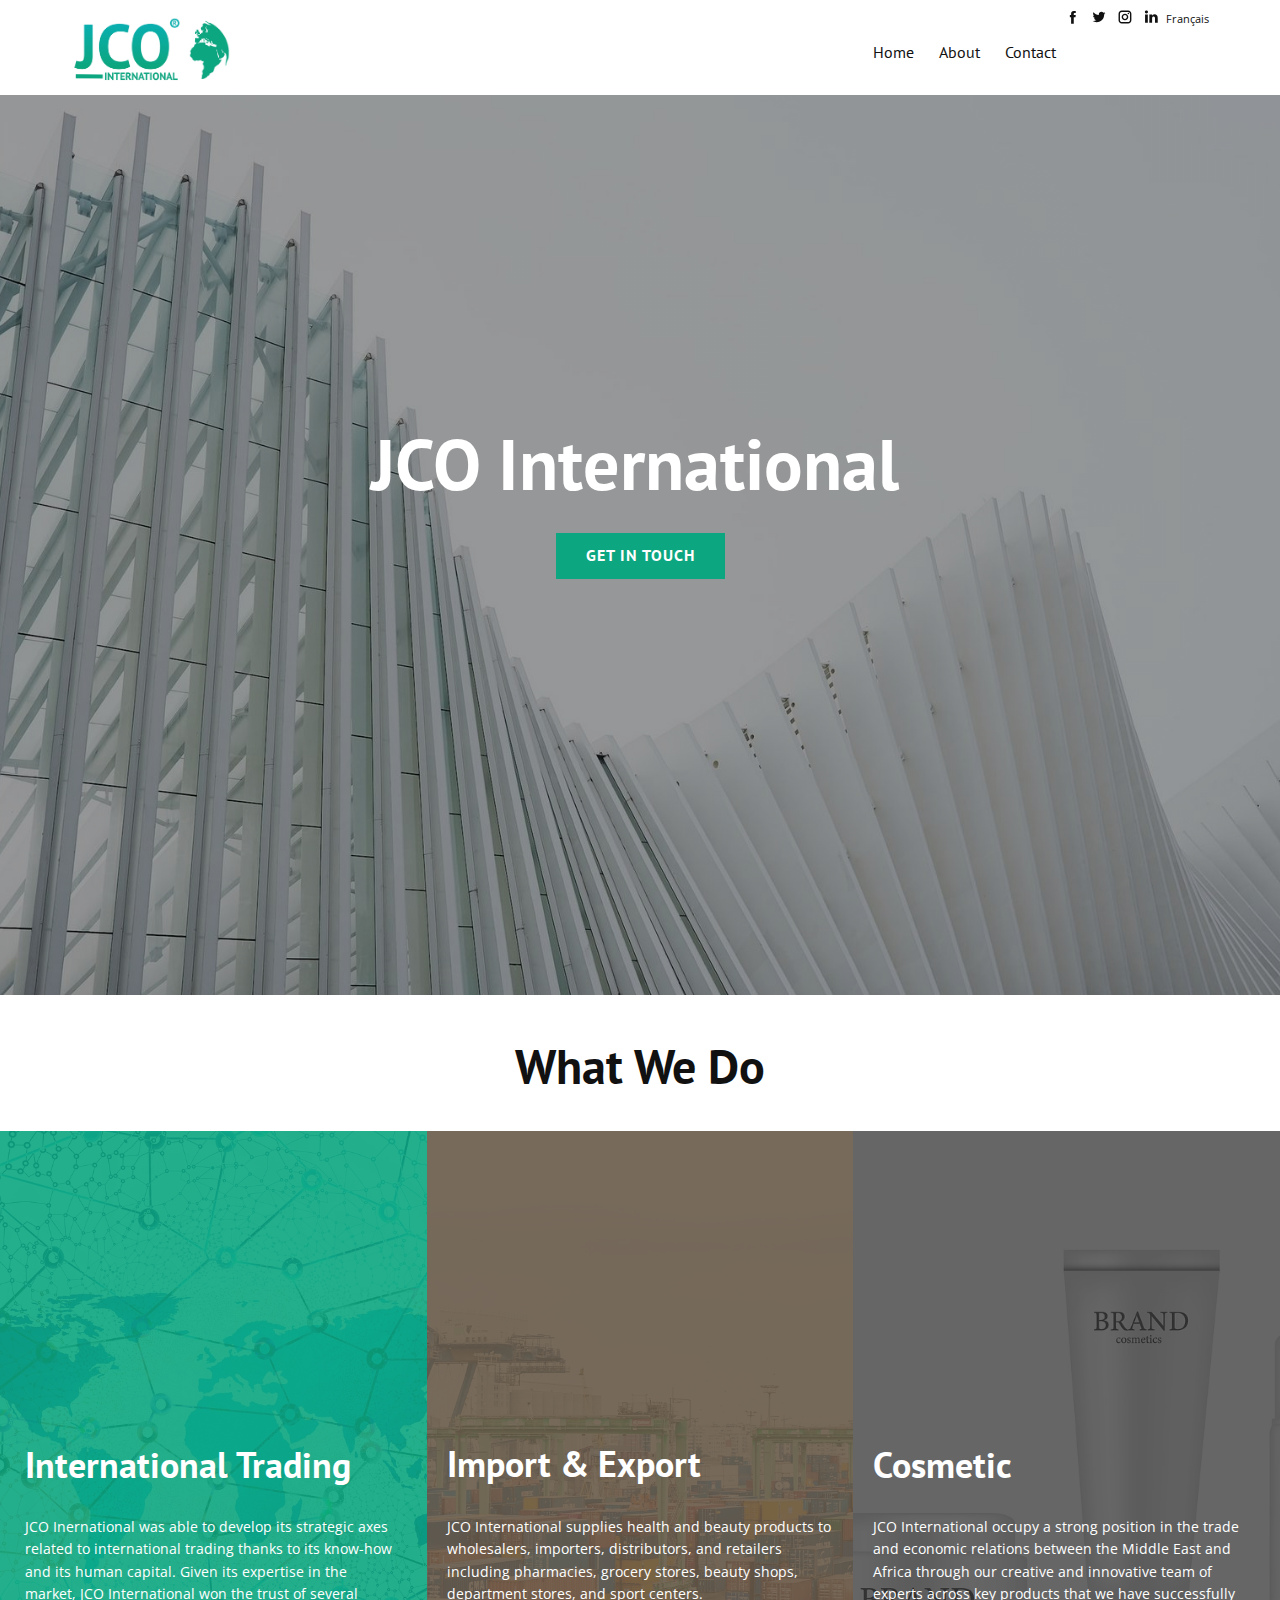
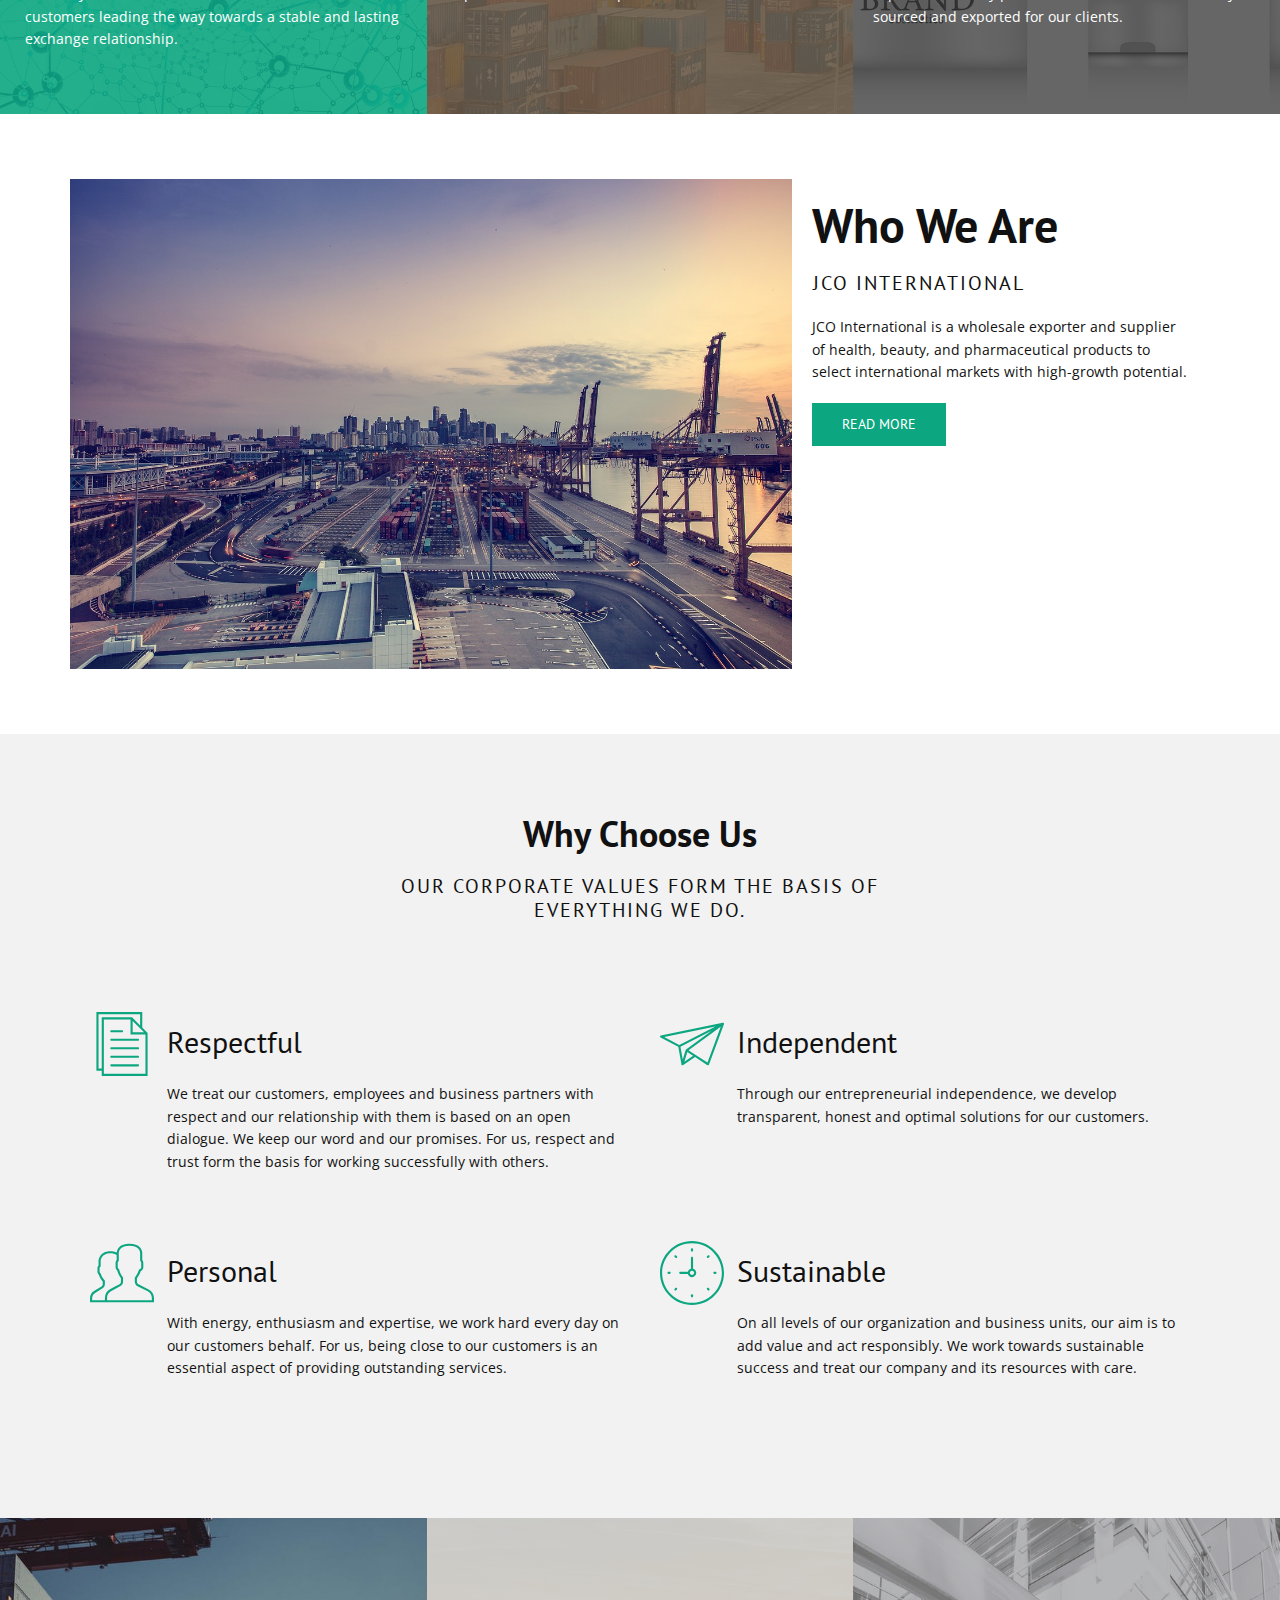
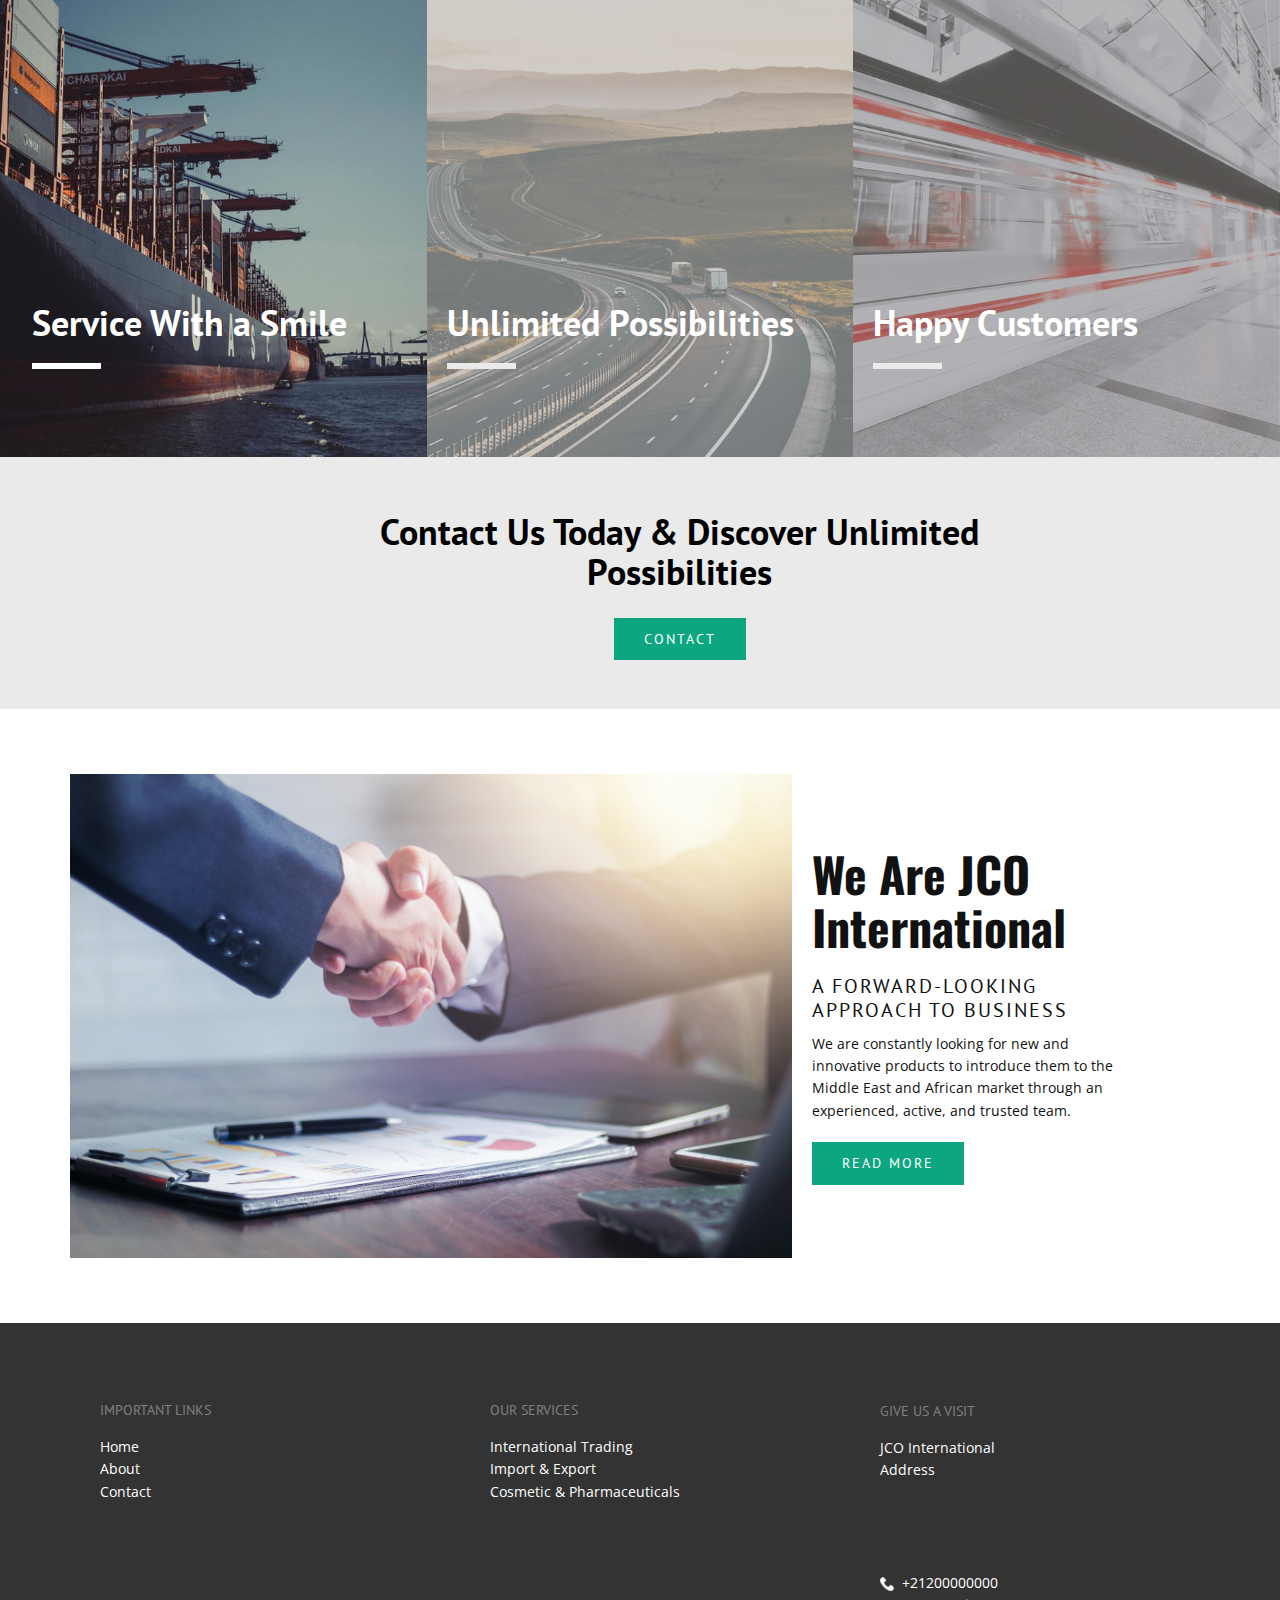
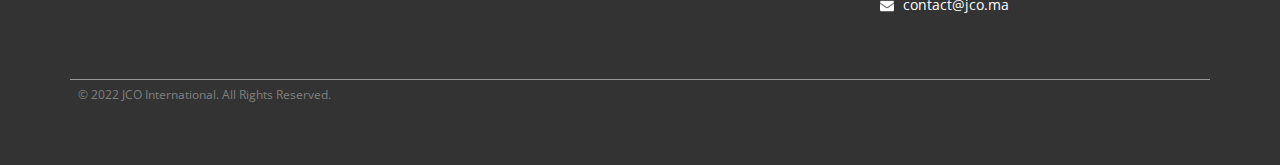
==== commit a76ce5c0: "Update logo" ====
--- a/index.html
+++ b/index.html
@@ -34,7 +34,7 @@
     <meta property="og:description" content="">
     <meta property="og:type" content="website">
   </head>
-  <body data-home-page="index.html" data-home-page-title="index" class="u-body u-xl-mode"><header class="u-clearfix u-header u-white u-header" id="sec-abe6"><div class="u-clearfix u-sheet u-valign-middle u-sheet-1">
+  <body data-home-page="index.html" data-home-page-title="index" class="u-body u-xl-mode"><header class="u-clearfix u-header u-white u-header" id="sec-abe6"><div class="u-clearfix u-sheet u-sheet-1">
         <div class="u-social-icons u-spacing-10 u-social-icons-1">
           <a class="u-social-url" target="_blank" href=""><span class="u-icon u-icon-circle u-social-facebook u-social-icon u-icon-1"><svg class="u-svg-link" preserveAspectRatio="xMidYMin slice" viewBox="0 0 112.2 112.2"><use xmlns:xlink="http://www.w3.org/1999/xlink" xlink:href="#svg-a8d7"></use></svg><svg x="0px" y="0px" viewBox="0 0 112.2 112.2" enable-background="new 0 0 112.2 112.2" xml:space="preserve" id="svg-a8d7" class="u-svg-content"><path d="M75.5,28.8H65.4c-1.5,0-4,0.9-4,4.3v9.4h13.9l-1.5,15.8H61.4v45.1H42.8V58.3h-8.8V42.4h8.8V32.2 c0-7.4,3.4-18.8,18.8-18.8h13.8v15.4H75.5z"></path></svg></span>
           </a>
@@ -308,9 +308,9 @@
                     </div><!--/block-->
                   </div><!--/position-->
                   <div class="u-clearfix u-group-elements u-group-elements-1">
-                    <p class="u-text u-text-7"> +21200000000</p><span class="u-align-left u-file-icon u-icon u-text-white u-icon-1"><img src="images/1.png" alt=""></span>
-                  </div>
-                  <p class="u-text u-text-default u-text-8"> contact@jco.ma</p><span class="u-file-icon u-icon u-text-white u-icon-2"><img src="images/2.png" alt=""></span>
+                    <p class="u-text u-text-7"> +21200000000</p><span class="u-align-left u-file-icon u-icon u-text-white u-icon-1"><img src="images/3.png" alt=""></span>
+                  </div>
+                  <p class="u-text u-text-default u-text-8"> contact@jco.ma</p><span class="u-file-icon u-icon u-text-white u-icon-2"><img src="images/4.png" alt=""></span>
                 </div>
               </div>
             </div>
--- a/nicepage.css
+++ b/nicepage.css
@@ -36686,9 +36686,9 @@
 }
 
 .u-header .u-image-1 {
-  width: 173px;
-  height: 74px;
-  margin: -16px auto 0 0;
+  width: 160px;
+  height: 67px;
+  margin: -11px auto 0 0;
 }
 
 .u-header .u-logo-image-1 {
@@ -36697,7 +36697,7 @@
 }
 
 .u-header .u-menu-1 {
-  margin: -51px 154px 27px auto;
+  margin: -49px 154px 27px auto;
 }
 
 .u-header .u-nav-1 {
@@ -36720,11 +36720,12 @@
   }
 
   .u-header .u-image-1 {
-    width: 173px;
+    margin-top: -11px;
   }
 
   .u-header .u-menu-1 {
     width: auto;
+    margin-top: -49px;
     margin-right: 155px;
   }
 }
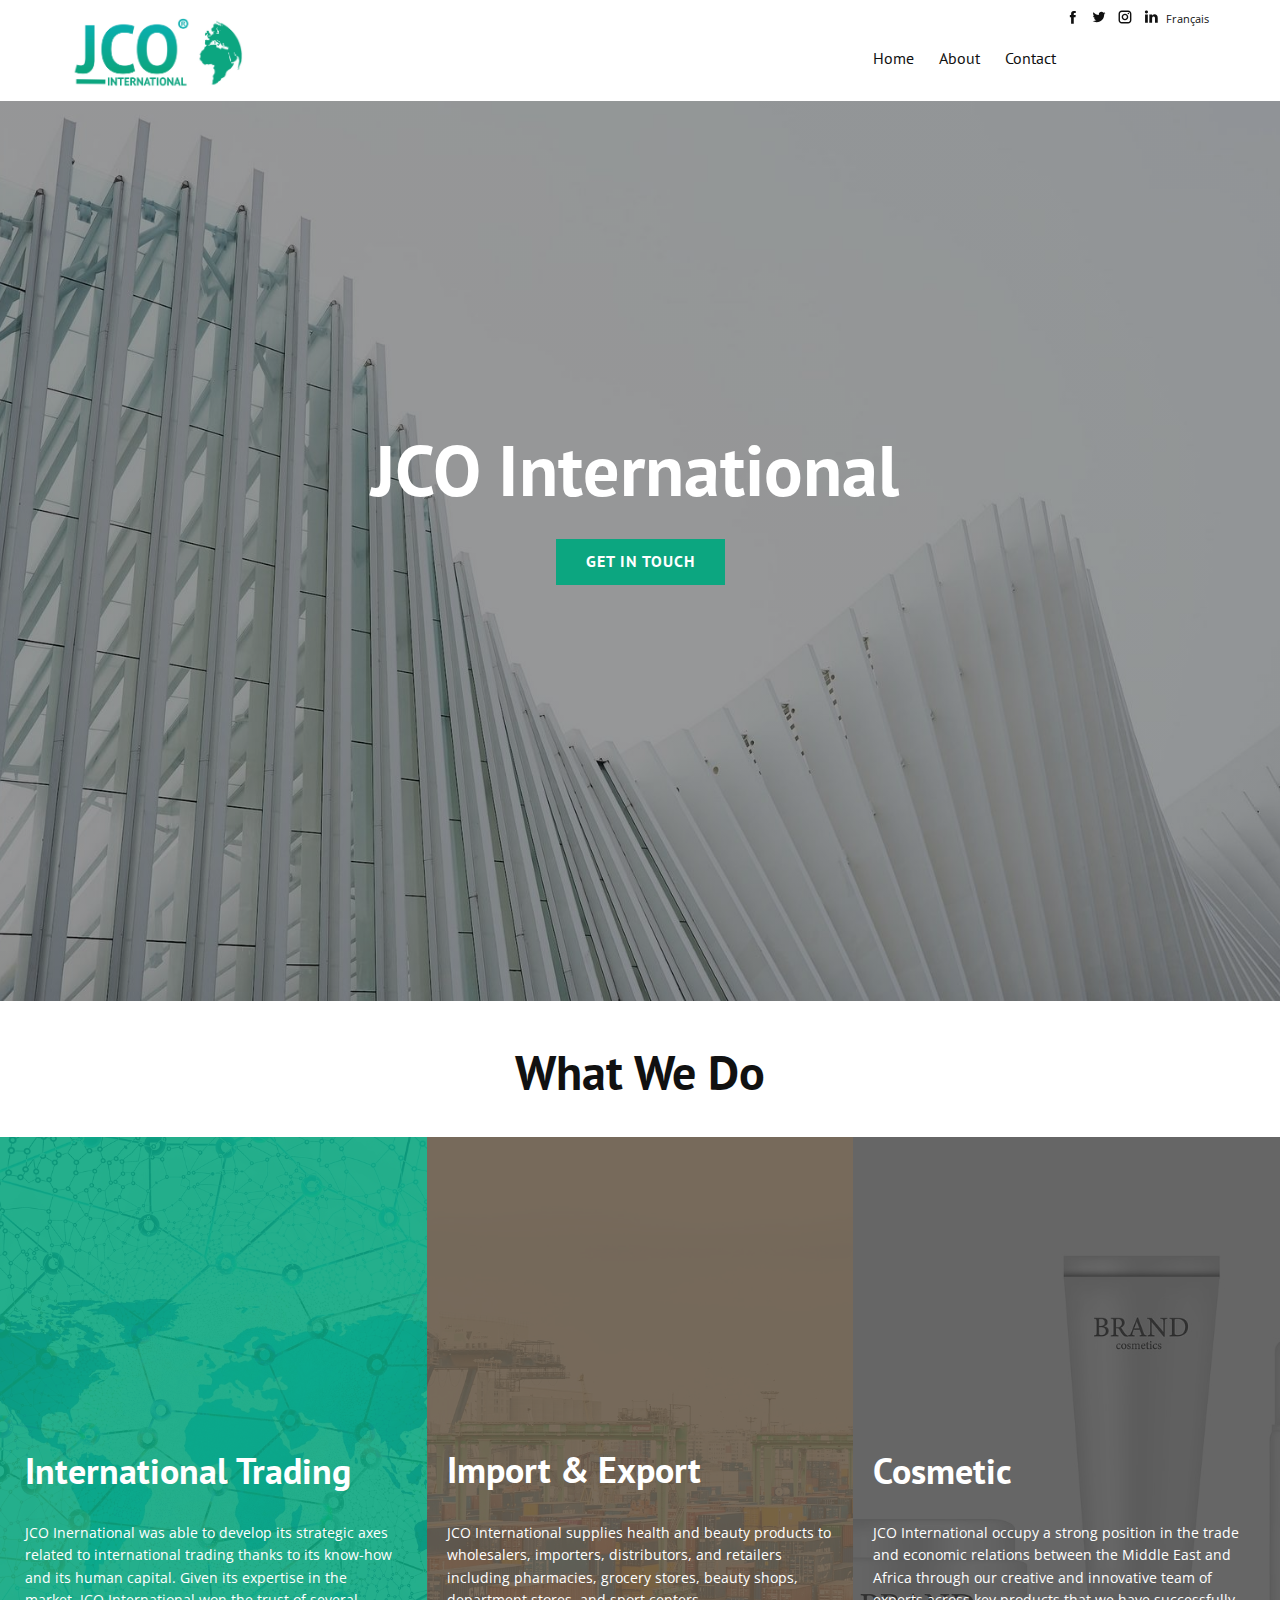
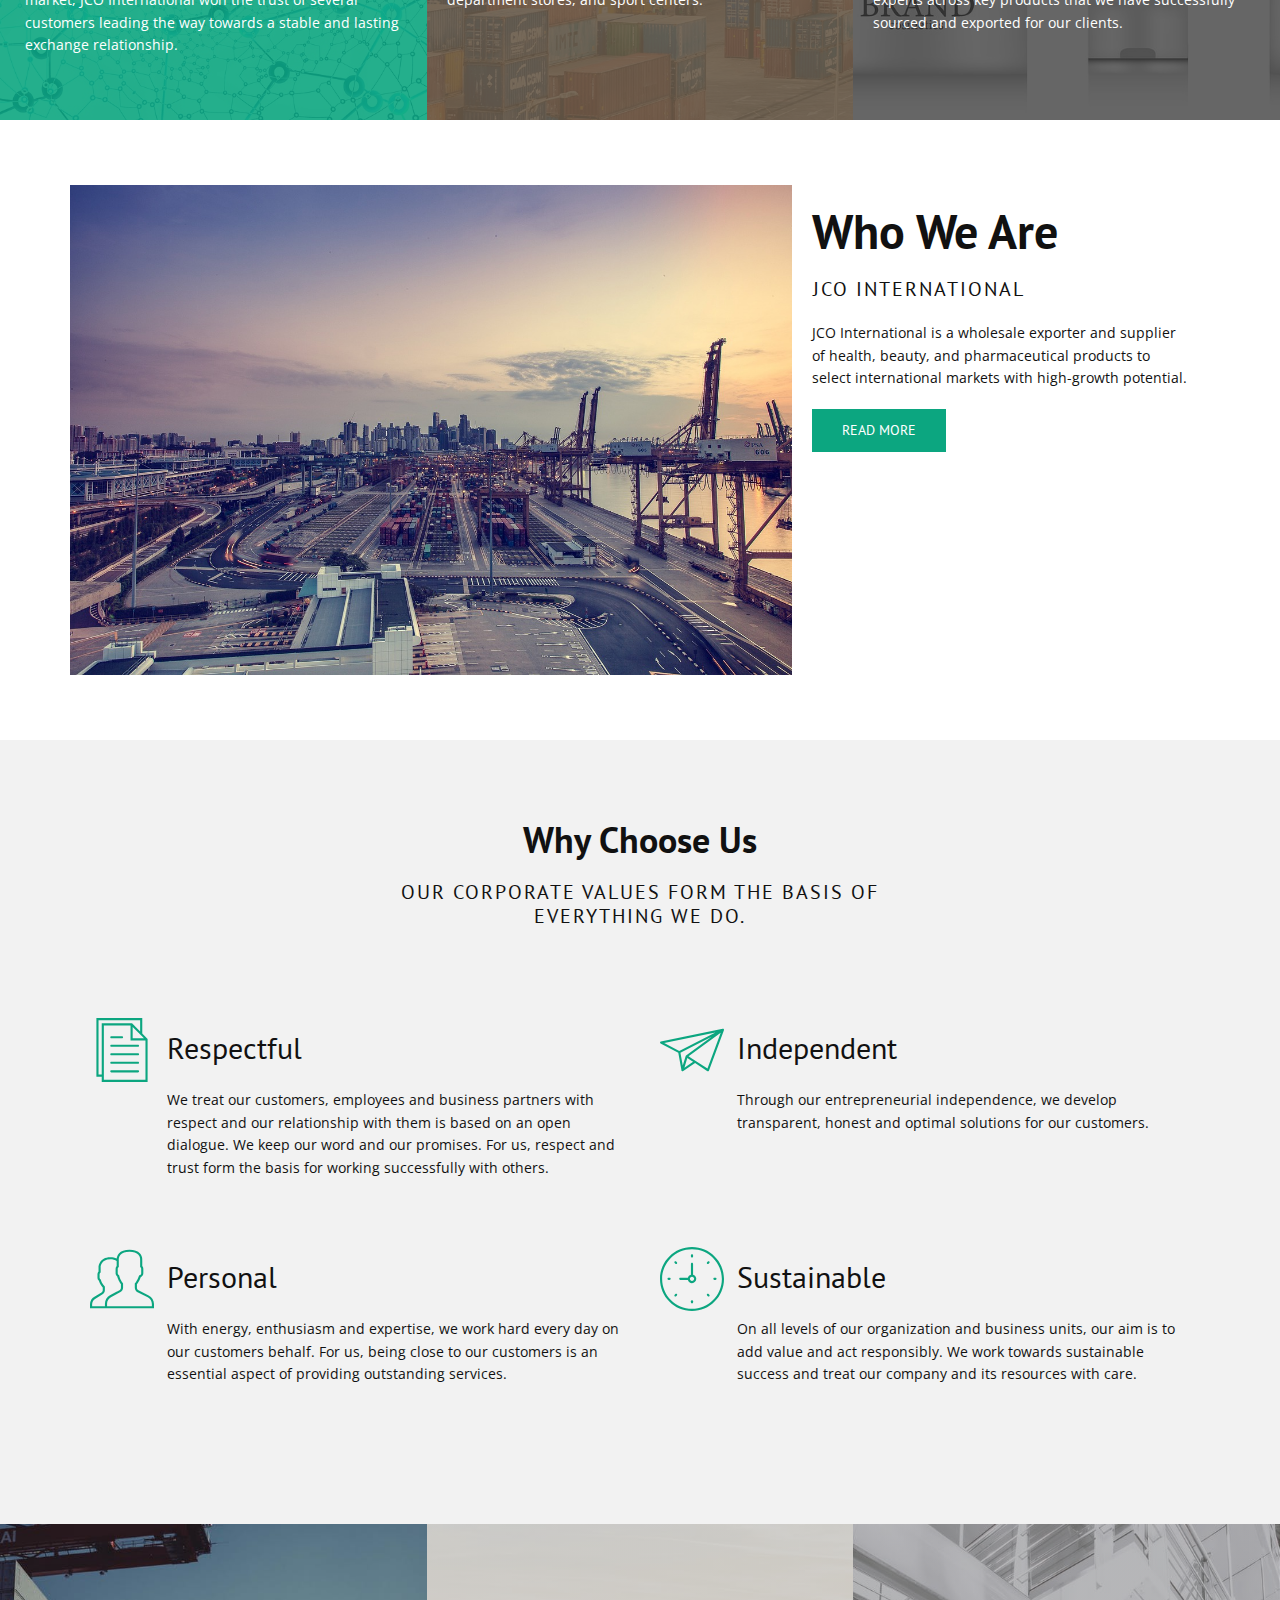
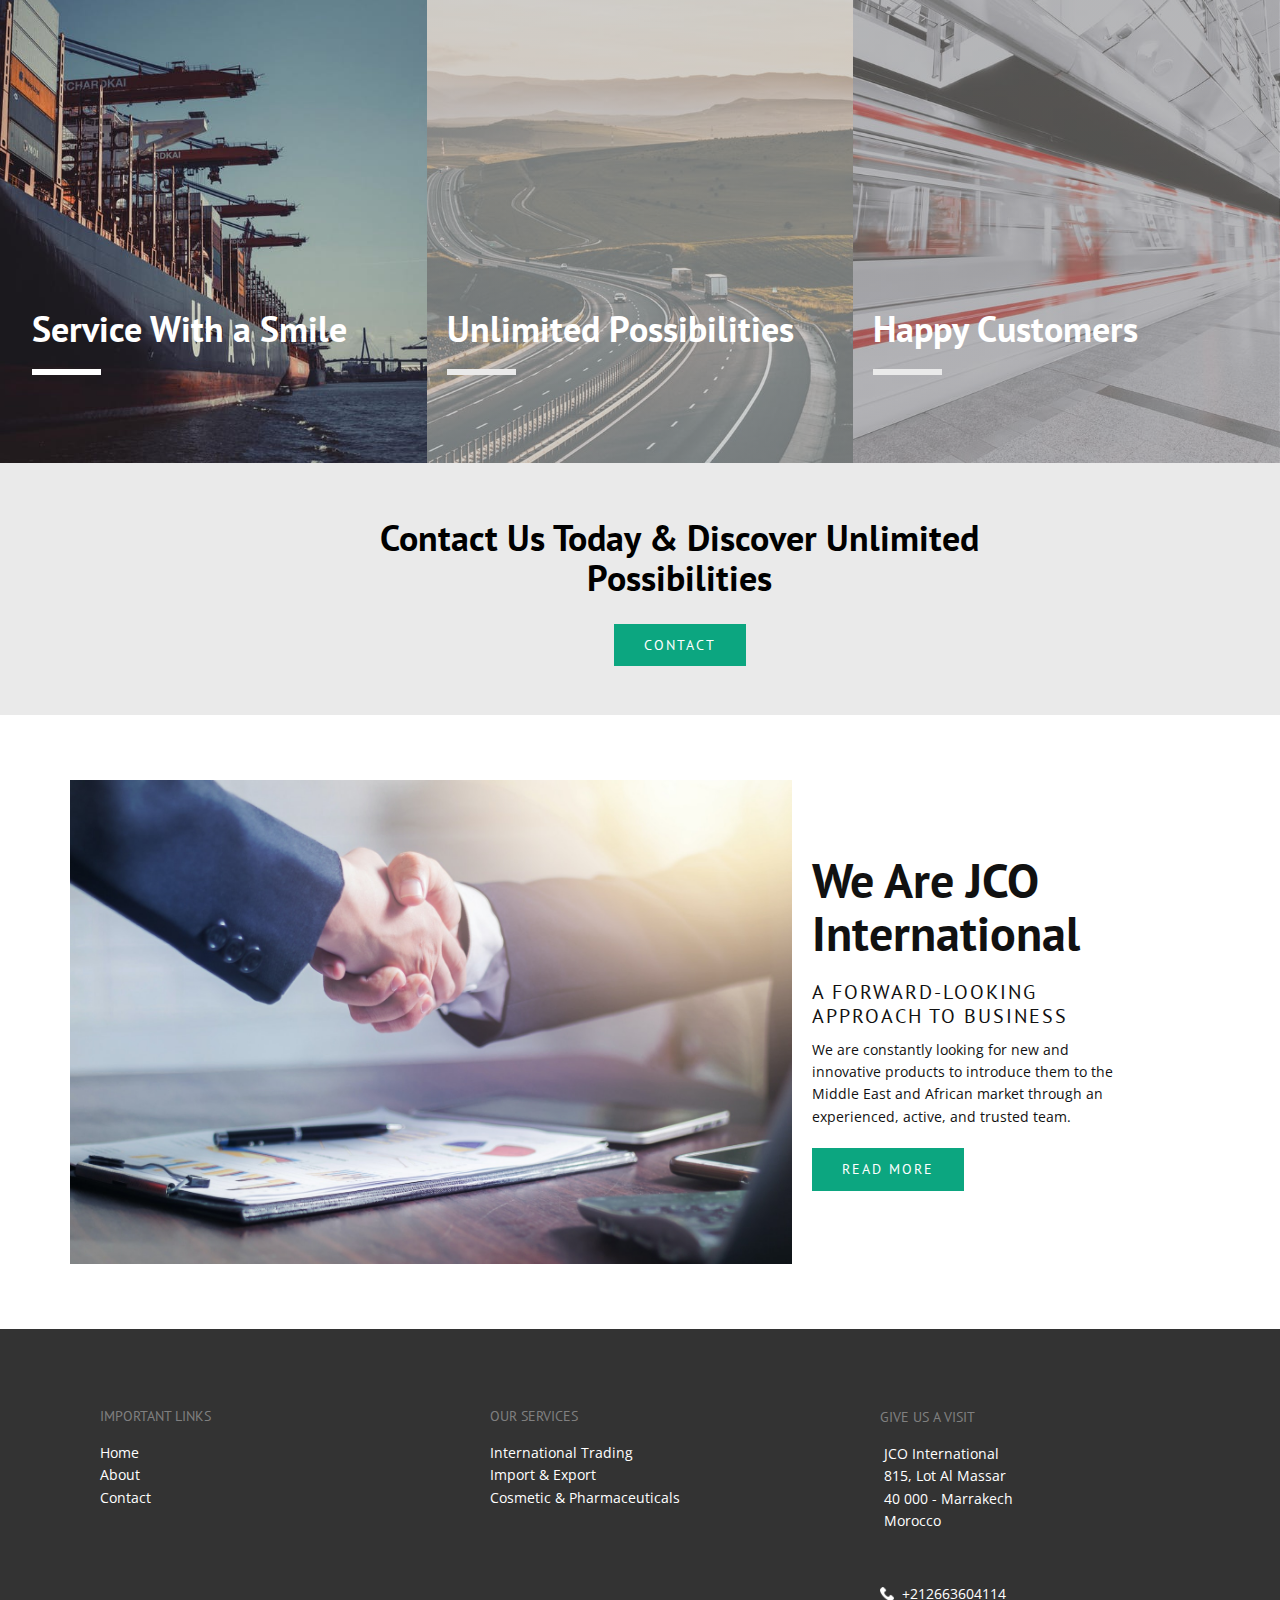
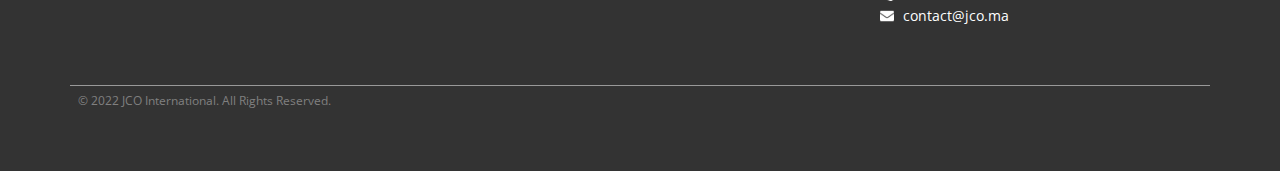
==== commit aca9245b: "Update website" ====
--- a/index.html
+++ b/index.html
@@ -11,9 +11,9 @@
 <link rel="stylesheet" href="index.css" media="screen">
     <script class="u-script" type="text/javascript" src="jquery.js" defer=""></script>
     <script class="u-script" type="text/javascript" src="nicepage.js" defer=""></script>
-    <link rel="icon" href="images/favicon.ico">
+    <link rel="icon" href="images/favicon.png">
     <link id="u-theme-google-font" rel="stylesheet" href="https://fonts.googleapis.com/css?family=PT+Sans:400,400i,700,700i|Open+Sans:300,300i,400,400i,500,500i,600,600i,700,700i,800,800i">
-    <link id="u-page-google-font" rel="stylesheet" href="https://fonts.googleapis.com/css?family=PT+Sans:400,400i,700,700i|Oswald:200,300,400,500,600,700">
+    <link id="u-page-google-font" rel="stylesheet" href="https://fonts.googleapis.com/css?family=PT+Sans:400,400i,700,700i">
     
     
     
@@ -238,7 +238,7 @@
               </div>
               <div class="u-container-style u-layout-cell u-right-cell u-size-22-lg u-size-22-xl u-size-29-md u-size-29-sm u-size-29-xs u-layout-cell-2">
                 <div class="u-container-layout u-valign-middle u-container-layout-2">
-                  <h2 class="u-custom-font u-font-oswald u-text u-text-1">We Are JCO International</h2>
+                  <h2 class="u-text u-text-1">We Are JCO International</h2>
                   <h4 class="u-text u-text-2">A FORWARD-LOOKING APPROACH TO BUSINESS</h4>
                   <p class="u-text u-text-3"> We are constantly looking for new and innovative products to introduce them to the Middle East and African market through an experienced, active, and trusted team.</p>
                   <a href="about.html" data-page-id="93799523" class="u-btn u-button-style u-custom-font u-font-pt-sans u-btn-1">read more</a>
@@ -298,9 +298,7 @@
                         <h5 class="u-block-header u-text u-text-grey-50 u-text-5"><!--block_header_content--> GIVE US A VISIT<br>
                           <br><!--/block_header_content-->
                         </h5><!--/block_header--><!--block_content-->
-                        <div class="u-block-content u-text u-text-6"><!--block_content_content-->JCO International<br>Address<br>
-                          <br>
-                          <br>
+                        <div class="u-block-content u-text u-text-6"><!--block_content_content-->&nbsp;JCO International<br>&nbsp;815, Lot Al Massar<br>&nbsp;40 000 - Marrakech&nbsp;<br>&nbsp;Morocco<br>&nbsp;<br>
                           <br>
                           <br><!--/block_content_content-->
                         </div><!--/block_content-->
@@ -308,7 +306,7 @@
                     </div><!--/block-->
                   </div><!--/position-->
                   <div class="u-clearfix u-group-elements u-group-elements-1">
-                    <p class="u-text u-text-7"> +21200000000</p><span class="u-align-left u-file-icon u-icon u-text-white u-icon-1"><img src="images/3.png" alt=""></span>
+                    <p class="u-text u-text-7"> +212663604114</p><span class="u-align-left u-file-icon u-icon u-text-white u-icon-1"><img src="images/3.png" alt=""></span>
                   </div>
                   <p class="u-text u-text-default u-text-8"> contact@jco.ma</p><span class="u-file-icon u-icon u-text-white u-icon-2"><img src="images/4.png" alt=""></span>
                 </div>
--- a/nicepage.css
+++ b/nicepage.css
@@ -36686,8 +36686,8 @@
 }
 
 .u-header .u-image-1 {
-  width: 160px;
-  height: 67px;
+  width: 173px;
+  height: 74px;
   margin: -11px auto 0 0;
 }
 
@@ -36720,6 +36720,7 @@
   }
 
   .u-header .u-image-1 {
+    width: 173px;
     margin-top: -11px;
   }
 
--- a/index.css
+++ b/index.css
@@ -97,7 +97,7 @@
 
 .u-section-2 .u-image-1 {
   min-height: 583px;
-  background-image: url("images/911422be545be4f478713eca7a6b0d9f040226d3f320e8c032fe9830d83c447c65b4c420293e927c5c5e0ce95a2606ceda494da50a0a9317b6fd44_1280.jpg");
+  background-image: url("images/911422be545be4f478713eca7a6b0d9f040226d3f320e8c032fe9830d83c447c65b4c420293e927c5c5e0ce95a2606ceda494da50a0a9317b6fd44_1280-17.jpg");
   background-position: 50% 50%;
 }
 
@@ -1444,7 +1444,6 @@
 }
 
 .u-section-7 .u-text-1 {
-  font-weight: 700;
   font-size: 3rem;
   margin: 44px 20px 0 0;
 }
@@ -1480,6 +1479,7 @@
   .u-section-7 .u-text-1 {
     margin-right: 16px;
     position: relative;
+    font-weight: bold;
   }
 
   .u-section-7 .u-text-2 {
